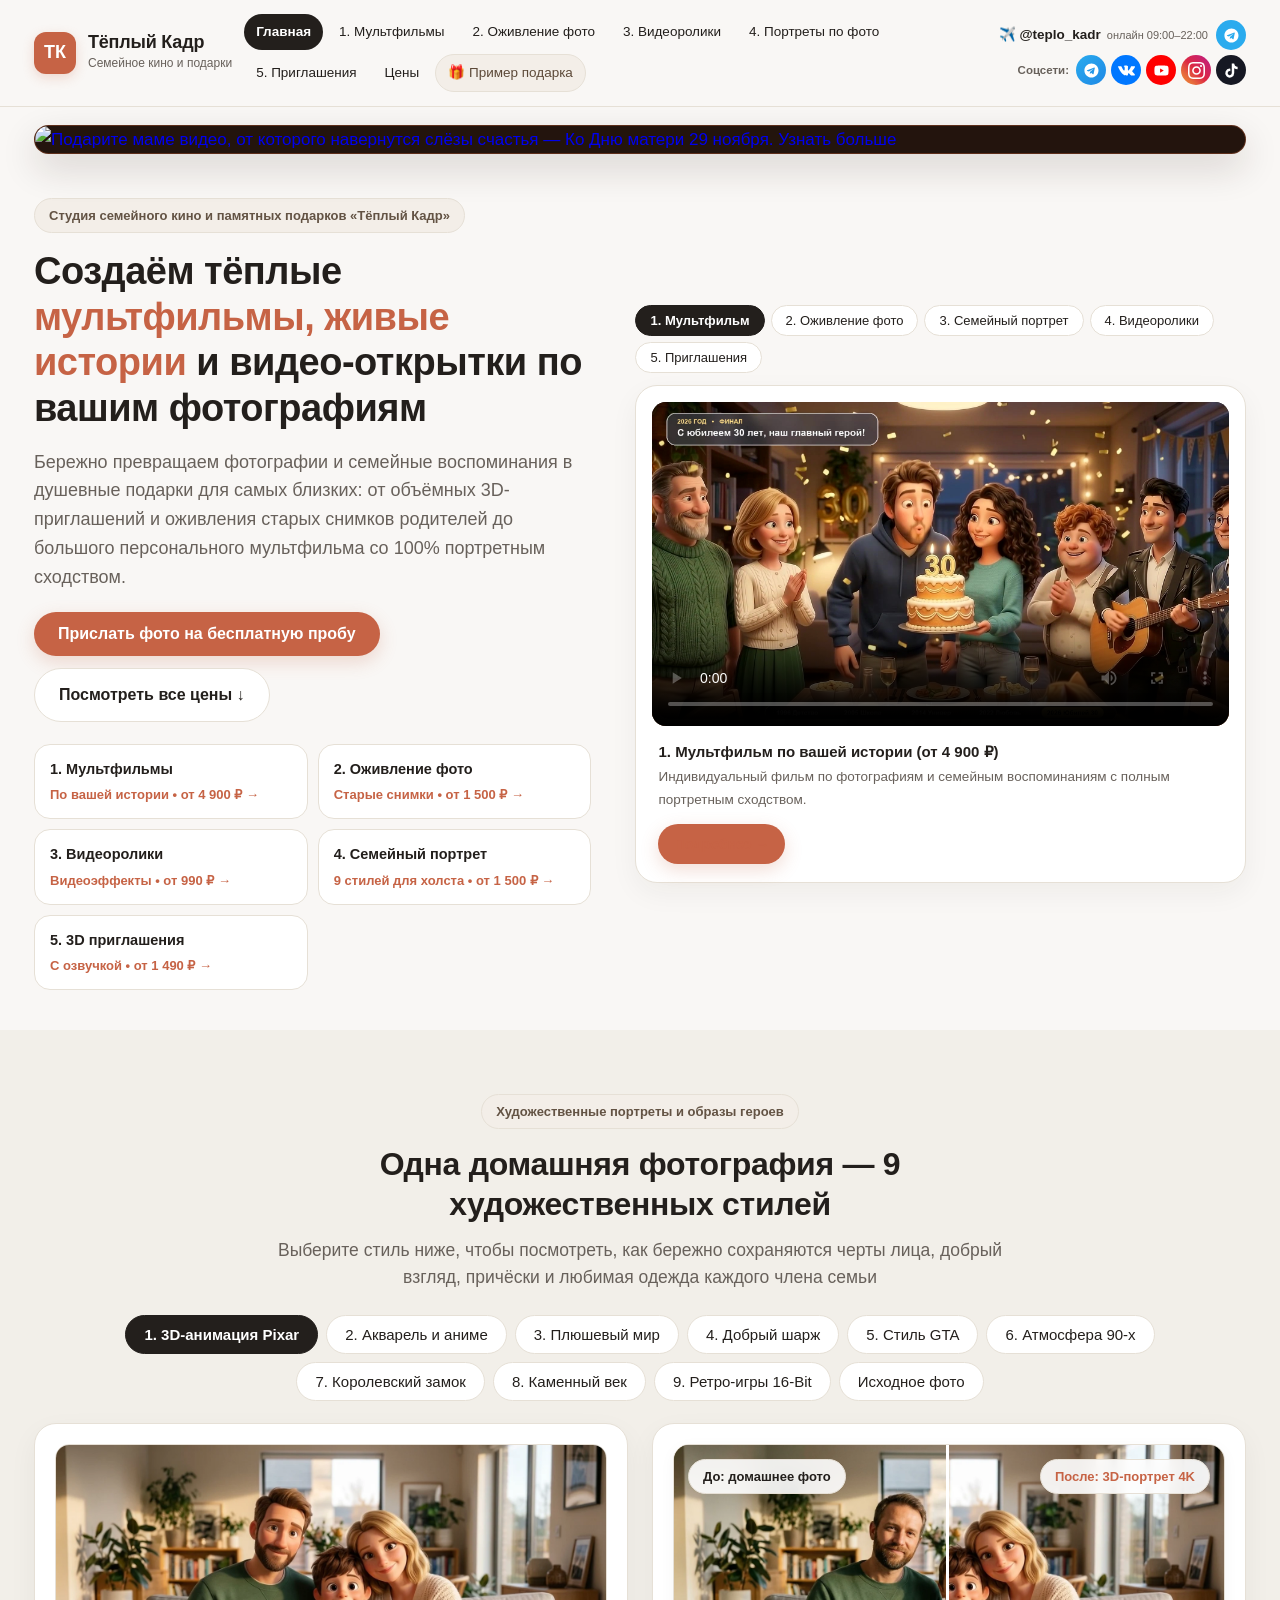
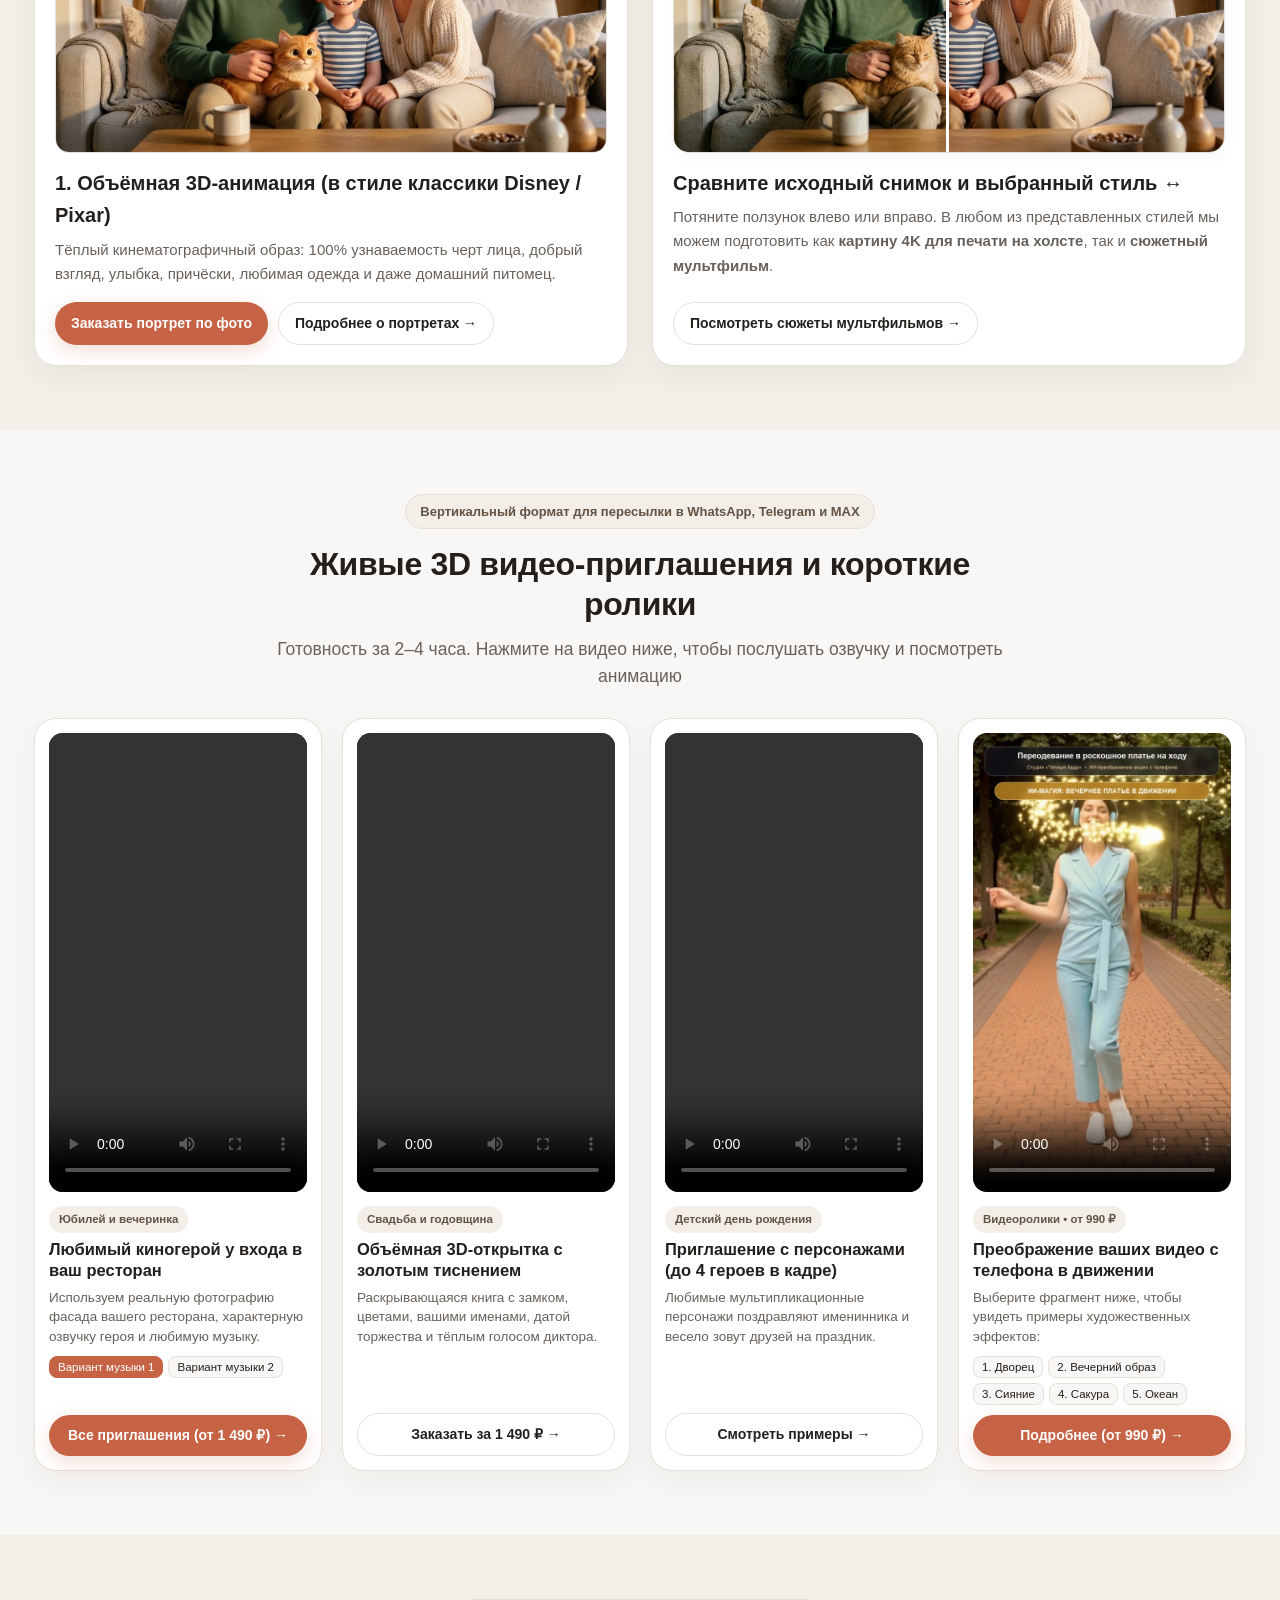
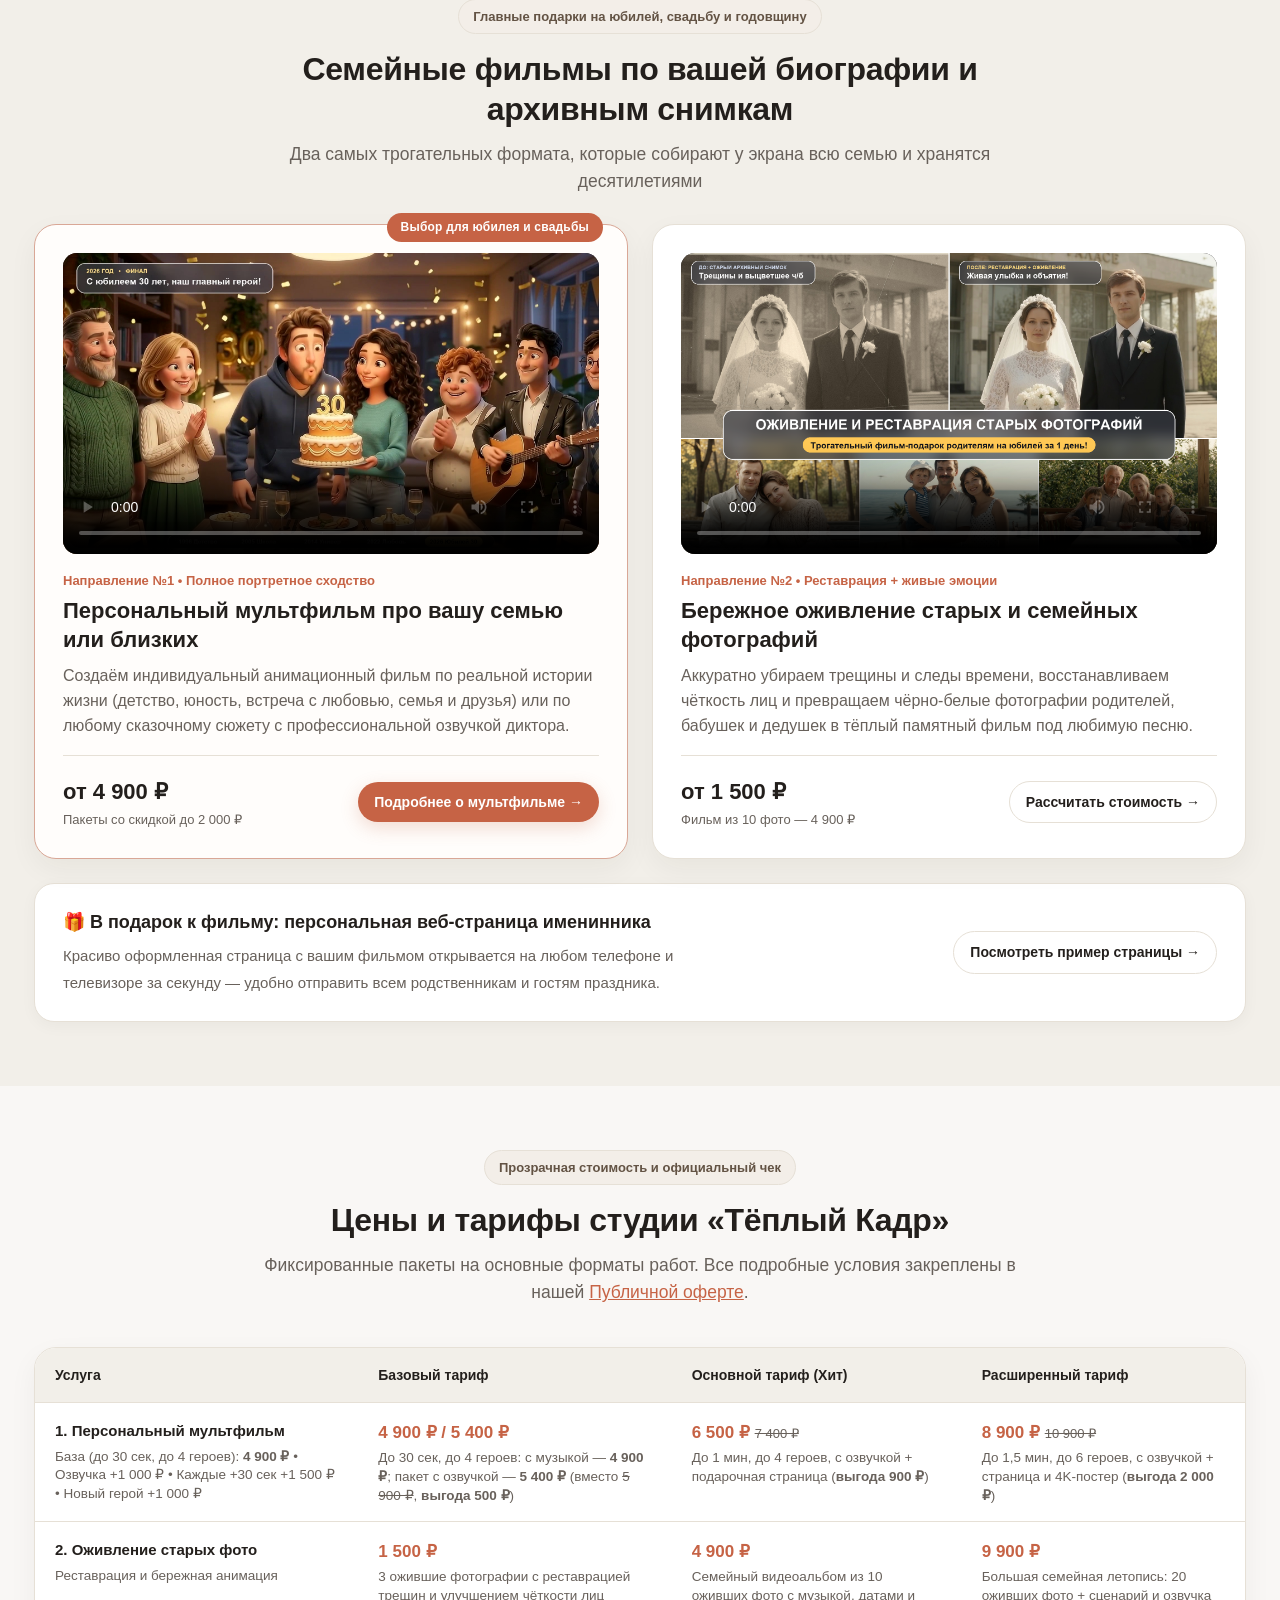
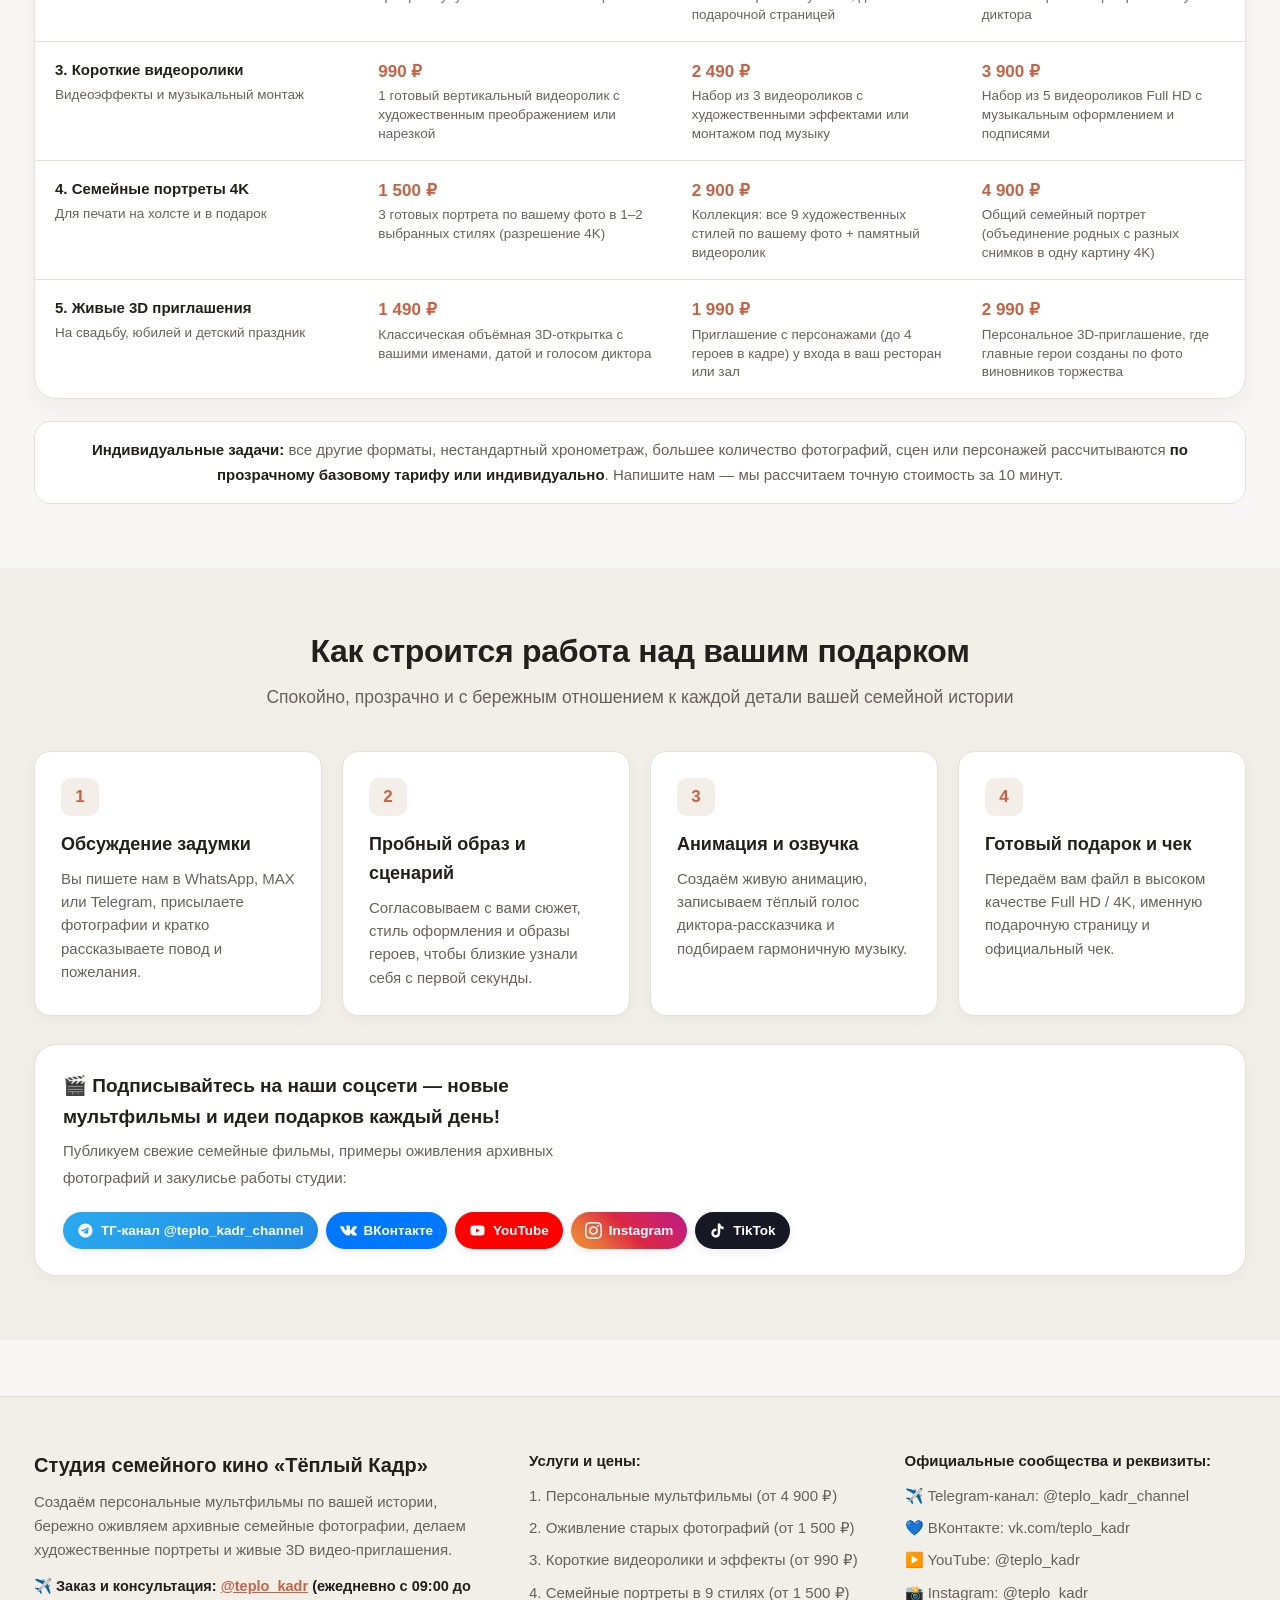
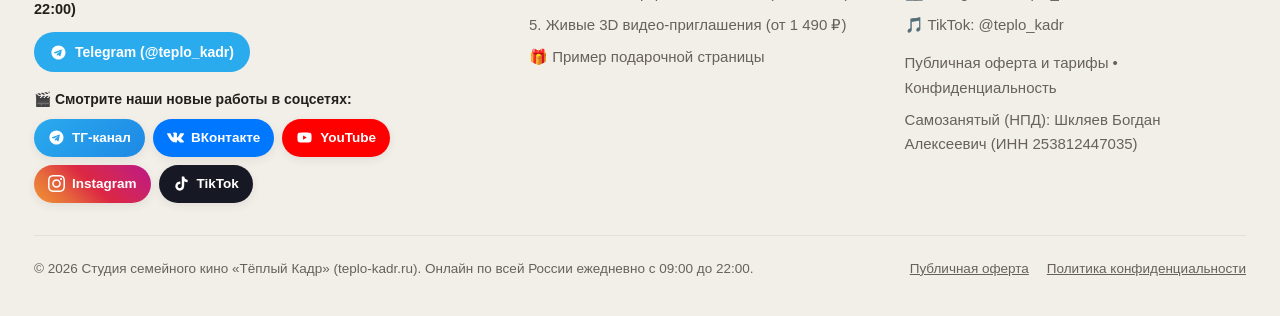
==== index.html @ 0d375af3 "Add Mother's Day media assets and messenger handlers" ====
<!DOCTYPE html>
<html lang="ru">
<head>
  <meta charset="UTF-8" />
  <meta name="viewport" content="width=device-width, initial-scale=1.0" />
  <title>Тёплый Кадр — Студия создания мультфильмов по фото, оживления фотографий и 3D приглашений</title>
  <meta name="description" content="Официальный сайт студии семейного кино «Тёплый Кадр» (Тепло Кадр, teplo-kadr.ru) — создаём персональные мультфильмы по вашим фотографиям и истории жизни, бережно оживляем старые фотографии, делаем семейные портреты 4K и живые 3D видео-приглашения." />
  <meta name="keywords" content="теплый кадр, тепло кадр, тёплый кадр студия, студия создания ии мультфильмов, заказать мультфильм по фото, мультфильм на юбилей, оживление старых фото, 3d видео приглашения, видеоролики из фото, teplo-kadr.ru" />
  <meta name="yandex-verification" content="a88e7200acef1bd3" />
  <meta name="google-site-verification" content="XshtWCoL3C2zKbtHFyHXIjc1hRPlW5PC0cDnu9mbtik" />
  <meta name="robots" content="index, follow, max-image-preview:large, max-snippet:-1, max-video-preview:-1" />
  <link rel="canonical" href="https://teplo-kadr.ru/" />
  <meta property="og:type" content="website" />
  <meta property="og:site_name" content="Тёплый Кадр — Студия семейного кино и подарков" />
  <meta property="og:title" content="Тёплый Кадр — Студия создания мультфильмов по фото, оживления фотографий и 3D приглашений" />
  <meta property="og:description" content="Создаём тёплые персональные мультфильмы по вашим фотографиям и истории жизни, бережно оживляем старые фотографии, делаем семейные портреты для холста и живые 3D видео-приглашения." />
  <meta property="og:url" content="https://teplo-kadr.ru/" />
  <meta property="og:image" content="https://teplo-kadr.ru/pixar_poster_1080p.jpg" />
  <meta property="og:locale" content="ru_RU" />
  <script type="application/ld+json">
{
  "@context": "https://schema.org",
  "@graph": [
    {
      "@type": [
        "Organization",
        "ProfessionalService"
      ],
      "@id": "https://teplo-kadr.ru/#organization",
      "name": "Тёплый Кадр",
      "alternateName": [
        "Тепло Кадр",
        "Теплый Кадр",
        "Студия создания ИИ мультфильмов Тёплый Кадр",
        "Студия семейного кино Тёплый Кадр",
        "Teplo-Kadr",
        "teplo-kadr.ru"
      ],
      "disambiguatingDescription": "Российская онлайн-студия создания персональных мультфильмов по фото и биографии, бережного оживления старых архивных фотографий, художественных портретов и живых 3D видео-приглашений с озвучкой (не фотостудия аренды залов).",
      "url": "https://teplo-kadr.ru/",
      "logo": "https://teplo-kadr.ru/favicon-192x192.png",
      "image": "https://teplo-kadr.ru/pixar_poster_1080p.jpg",
      "description": "Официальный сайт студии «Тёплый Кадр» (Тепло Кадр, teplo-kadr.ru) — создание персональных мультфильмов по вашей истории, оживление старых фотографий, короткие видеоролики и живые 3D видео-приглашения с озвучкой.",
      "email": "bogdus712@gmail.com",
      "taxID": "253812447035",
      "priceRange": "990 ₽ - 24 900 ₽",
      "areaServed": "RU",
      "sameAs": [
        "https://t.me/teplo_kadr_channel",
        "https://t.me/teplo_kadr",
        "https://vk.com/teplo_kadr",
        "https://www.youtube.com/@teplo_kadr",
        "https://www.instagram.com/teplo_kadr/",
        "https://www.tiktok.com/@teplo_kadr"
      ],
      "hasOfferCatalog": {
        "@type": "OfferCatalog",
        "name": "Услуги студии семейного кино и подарков «Тёплый Кадр»",
        "itemListElement": [
          {
            "@type": "Offer",
            "itemOffered": {
              "@type": "Service",
              "name": "Создание персонального 3D-мультфильма по фото и истории семьи",
              "url": "https://teplo-kadr.ru/cartoon"
            },
            "price": "4900",
            "priceCurrency": "RUB"
          },
          {
            "@type": "Offer",
            "itemOffered": {
              "@type": "Service",
              "name": "Бережное оживление и реставрация старых фотографий",
              "url": "https://teplo-kadr.ru/photo-alive"
            },
            "price": "1500",
            "priceCurrency": "RUB"
          },
          {
            "@type": "Offer",
            "itemOffered": {
              "@type": "Service",
              "name": "Короткие видеоролики и художественные видеоэффекты",
              "url": "https://teplo-kadr.ru/video-edit"
            },
            "price": "990",
            "priceCurrency": "RUB"
          },
          {
            "@type": "Offer",
            "itemOffered": {
              "@type": "Service",
              "name": "Художественный семейный портрет в 9 стилях по 1 фото (4K)",
              "url": "https://teplo-kadr.ru/photoshoot"
            },
            "price": "1500",
            "priceCurrency": "RUB"
          },
          {
            "@type": "Offer",
            "itemOffered": {
              "@type": "Service",
              "name": "Живые 3D видео-приглашения и открытки с озвучкой",
              "url": "https://teplo-kadr.ru/invitations"
            },
            "price": "1490",
            "priceCurrency": "RUB"
          }
        ]
      }
    },
    {
      "@type": "WebSite",
      "@id": "https://teplo-kadr.ru/#website",
      "url": "https://teplo-kadr.ru/",
      "name": "Тёплый Кадр — Студия семейного кино и видеоподарков",
      "alternateName": [
        "Тепло Кадр",
        "Теплый Кадр",
        "teplo-kadr.ru"
      ],
      "publisher": {
        "@id": "https://teplo-kadr.ru/#organization"
      },
      "inLanguage": "ru-RU"
    }
  ]
}
  </script>
  <link rel="shortcut icon" href="/favicon.ico" type="image/x-icon" />
  <link rel="icon" type="image/svg+xml" href="/favicon.svg" />
  <link rel="icon" type="image/png" sizes="48x48" href="/favicon-48x48.png" />
  <link rel="icon" type="image/png" sizes="96x96" href="/favicon-96x96.png" />
  <link rel="icon" type="image/png" sizes="120x120" href="/favicon.png" />
  <link rel="icon" type="image/png" sizes="192x192" href="/favicon-192x192.png" />
  <link rel="apple-touch-icon" href="/favicon-192x192.png" />
  <link rel="stylesheet" href="styles.css?v=10" />
  <style>
    .hero-switch-bar {
      display: flex;
      flex-wrap: wrap;
      gap: 6px;
      margin-bottom: 12px;
    }
    .hero-switch-btn {
      background: #FFFFFF;
      border: 1px solid var(--border-soft);
      border-radius: 30px;
      padding: 7px 14px;
      font-size: 13px;
      font-weight: 500;
      color: var(--text-main);
      cursor: pointer;
      transition: all 0.15s ease;
      font-family: inherit;
    }
    .hero-switch-btn:hover {
      border-color: var(--accent-warm);
    }
    .hero-switch-btn.active {
      background: var(--text-main);
      color: #FFFFFF;
      border-color: var(--text-main);
      font-weight: 600;
    }
    .mini-phones-grid {
      display: grid;
      grid-template-columns: repeat(auto-fit, minmax(245px, 1fr));
      gap: 20px;
      align-items: stretch;
    }
    /* Спокойные светлые карточки вместо тёмных блоков */
    .mini-phone-card {
      background: #FFFFFF;
      border-radius: 22px;
      padding: 14px;
      color: var(--text-main);
      box-shadow: var(--shadow-card);
      border: 1px solid var(--border-soft);
      display: flex;
      flex-direction: column;
      justify-content: space-between;
    }
    .mini-phone-video-wrap {
      position: relative;
      border-radius: 14px;
      overflow: hidden;
      aspect-ratio: 9 / 16;
      background: #1C1917;
      margin-bottom: 12px;
    }
    .mini-phone-video-wrap video {
      width: 100%;
      height: 100%;
      object-fit: cover;
      display: block;
    }
    .mini-phone-tag {
      display: inline-block;
      font-size: 11.5px;
      font-weight: 600;
      padding: 4px 10px;
      border-radius: 20px;
      background: var(--accent-gold-light);
      color: #635344;
      margin-bottom: 6px;
    }
    .mini-phone-card h4 {
      font-size: 16.5px;
      font-weight: 700;
      color: var(--text-main);
      margin-bottom: 6px;
      line-height: 1.3;
    }
    .mini-phone-card p {
      font-size: 13.5px;
      color: var(--text-muted);
      line-height: 1.45;
      margin-bottom: 10px;
    }
    .mini-chip-row {
      display: flex;
      flex-wrap: wrap;
      gap: 5px;
      margin-bottom: 10px;
    }
    .mini-chip-btn {
      background: var(--bg-cream);
      color: var(--text-main);
      border: 1px solid var(--border-soft);
      border-radius: 8px;
      padding: 4px 8px;
      font-size: 11.5px;
      font-weight: 500;
      cursor: pointer;
      transition: all 0.15s ease;
      font-family: inherit;
    }
    .mini-chip-btn:hover,
    .mini-chip-btn.active {
      background: var(--accent-warm);
      border-color: var(--accent-warm);
      color: #FFFFFF;
    }
    .quick-nav-strip {
      display: grid;
      grid-template-columns: repeat(auto-fit, minmax(190px, 1fr));
      gap: 10px;
      margin-top: 22px;
    }
    .quick-nav-tile {
      background: #FFFFFF;
      border: 1px solid var(--border-soft);
      border-radius: 16px;
      padding: 13px 15px;
      display: flex;
      flex-direction: column;
      justify-content: space-between;
      transition: all 0.2s ease;
      text-decoration: none;
      color: var(--text-main);
    }
    .quick-nav-tile:hover {
      border-color: var(--accent-warm);
      transform: translateY(-2px);
      box-shadow: var(--shadow-sm);
    }
    .quick-nav-tile strong {
      font-size: 14.5px;
      font-weight: 600;
      display: block;
      margin-bottom: 3px;
    }
    .quick-nav-tile span {
      font-size: 13px;
      color: var(--accent-warm);
      font-weight: 600;
    }
    #heroMainVideo {
      width: 100%;
      aspect-ratio: 16 / 9;
      max-height: 390px;
      object-fit: contain;
      background: #181615;
    }
    .styles-compare-grid {
      display: grid;
      grid-template-columns: repeat(2, 1fr);
      gap: 24px;
      align-items: stretch;
    }
    .styles-compare-grid > *,
    .mini-phones-grid > *,
    .quick-nav-strip > * {
      min-width: 0;
      max-width: 100%;
    }
    @media (max-width: 768px) {
      #heroMainVideo {
        max-height: 215px;
      }
      .styles-compare-grid {
        grid-template-columns: 1fr;
        gap: 12px;
      }
      .hero-switch-bar {
        flex-wrap: nowrap;
        overflow-x: auto;
        -webkit-overflow-scrolling: touch;
        scrollbar-width: none;
        gap: 6px;
        margin-bottom: 8px;
        padding-bottom: 2px;
        width: 100%;
        max-width: 100%;
      }
      .hero-switch-bar::-webkit-scrollbar {
        display: none;
      }
      .hero-switch-btn {
        padding: 6px 11px;
        font-size: 11.5px;
        flex-shrink: 0;
        white-space: nowrap;
      }
      .quick-nav-strip {
        grid-template-columns: repeat(2, 1fr);
        gap: 7px;
        margin-top: 12px;
      }
      .quick-nav-tile {
        padding: 9px 10px;
        border-radius: 12px;
      }
      .quick-nav-tile strong {
        font-size: 12.5px;
        margin-bottom: 2px;
      }
      .quick-nav-tile span {
        font-size: 11px;
      }
      .mini-phones-grid {
        grid-template-columns: repeat(2, 1fr);
        gap: 8px;
      }
      .mini-phone-card {
        padding: 8px;
        border-radius: 14px;
      }
      .mini-phone-video-wrap {
        border-radius: 10px;
        margin-bottom: 7px;
      }
      .mini-phone-tag {
        font-size: 10px;
        padding: 2px 7px;
        margin-bottom: 4px;
      }
      .mini-phone-card h4 {
        font-size: 12.5px;
        margin-bottom: 4px;
        line-height: 1.22;
      }
      .mini-phone-card p {
        font-size: 11px;
        line-height: 1.3;
        margin-bottom: 6px;
        display: -webkit-box;
        -webkit-line-clamp: 2;
        -webkit-box-orient: vertical;
        overflow: hidden;
      }
      .mini-chip-row {
        gap: 3px;
        margin-bottom: 6px;
      }
      .mini-chip-btn {
        font-size: 9.5px;
        padding: 3px 6px;
      }
      .mini-phone-card .btn-sm {
        padding: 6px 8px;
        font-size: 11px;
      }
    }
    .seasonal-mom-section {
      padding: 18px 0 4px;
    }
    .seasonal-mom-banner {
      display: block;
      position: relative;
      border-radius: 24px;
      overflow: hidden;
      box-shadow: 0 14px 36px rgba(44, 26, 16, 0.16);
      border: 1px solid rgba(217, 102, 58, 0.32);
      transition: transform 0.22s ease, box-shadow 0.22s ease;
      text-decoration: none;
      background: #23140D;
    }
    .seasonal-mom-banner:hover {
      transform: translateY(-3px);
      box-shadow: 0 18px 44px rgba(44, 26, 16, 0.24);
    }
    .seasonal-mom-banner img {
      width: 100%;
      height: auto;
      display: block;
    }
    @media (max-width: 768px) {
      .seasonal-mom-section {
        padding: 12px 0 2px;
      }
      .seasonal-mom-banner {
        border-radius: 18px;
      }
    }
  </style>
</head>
<body>

  <!-- ШАПКА САЙТА -->
  <header>
    <div class="container header-inner">
      <a href="/" class="logo">
        <div class="logo-badge">ТК</div>
        <div class="logo-text">
          <strong>Тёплый Кадр</strong>
          <span>Семейное кино и подарки</span>
        </div>
      </a>
      <nav class="nav-links">
        <a href="/" class="active">Главная</a>
        <a href="/cartoon">1. Мультфильмы</a>
        <a href="/photo-alive">2. Оживление фото</a>
        <a href="/video-edit">3. Видеоролики</a>
        <a href="/photoshoot">4. Портреты по фото</a>
        <a href="/invitations">5. Приглашения</a>
        <a href="#prices">Цены</a>
        <a href="/gift-max30" class="gift-link">🎁 Пример подарка</a>
      </nav>
            <div class="header-cta">
        <div class="header-cta-top">
          <a href="https://t.me/teplo_kadr" target="_blank" rel="noopener" class="header-phone" title="Написать в Telegram: @teplo_kadr">
            ✈️ @teplo_kadr <small>онлайн 09:00–22:00</small>
          </a>
          <div class="header-messengers">
            <a href="https://t.me/teplo_kadr" target="_blank" rel="noopener" class="icon-pill btn-telegram" title="Написать в Telegram для заказа (@teplo_kadr)"><svg class="msg-icon" viewBox="0 0 24 24" fill="currentColor"><path d="M11.94 2C6.45 2 2 6.45 2 11.94s4.45 9.94 9.94 9.94 9.94-4.45 9.94-9.94S17.43 2 11.94 2zm4.66 6.81l-1.69 7.97c-.12.57-.46.71-.93.44l-2.58-1.9-1.24 1.2c-.14.14-.26.26-.53.26l.19-2.63 4.78-4.32c.21-.18-.05-.29-.32-.11L8.36 13.4l-2.55-.8c-.55-.17-.56-.55.12-.82l9.96-3.84c.46-.17.86.11.71.87z"/></svg> <span>Заказать в TG</span></a>
          </div>
        </div>
        <div class="header-socials-row">
          <span class="header-socials-label">Соцсети:</span>
          <a href="https://t.me/teplo_kadr_channel" target="_blank" rel="noopener" class="icon-pill btn-tg-channel" title="Наш Telegram-канал @teplo_kadr_channel"><svg class="msg-icon" viewBox="0 0 24 24" fill="currentColor"><path d="M11.94 2C6.45 2 2 6.45 2 11.94s4.45 9.94 9.94 9.94 9.94-4.45 9.94-9.94S17.43 2 11.94 2zm4.66 6.81l-1.69 7.97c-.12.57-.46.71-.93.44l-2.58-1.9-1.24 1.2c-.14.14-.26.26-.53.26l.19-2.63 4.78-4.32c.21-.18-.05-.29-.32-.11L8.36 13.4l-2.55-.8c-.55-.17-.56-.55.12-.82l9.96-3.84c.46-.17.86.11.71.87z"/></svg> <span>ТГ-канал</span></a>
          <a href="https://vk.com/teplo_kadr" target="_blank" rel="noopener" class="icon-pill btn-vk" title="ВКонтакте: vk.com/teplo_kadr"><svg class="msg-icon" viewBox="0 0 24 24" fill="currentColor"><path d="M13.162 18.994c.609 0 .858-.406.851-.915-.031-1.917.714-2.949 2.059-1.604 1.488 1.488 1.796 2.519 3.603 2.519h3.2c.808 0 1.126-.26 1.126-.668 0-.863-1.421-2.386-2.625-3.504-1.686-1.565-1.765-1.602-.313-3.486 1.801-2.339 4.157-5.336 2.073-5.336h-3.981c-.772 0-.828.435-1.103 1.083-.995 2.347-2.886 5.387-3.604 4.922-.751-.485-.407-2.406-.35-5.261.015-.754.011-1.271-1.141-1.539-.629-.145-1.241-.205-1.809-.205-2.273 0-3.841.953-2.95 1.119 1.571.293 1.42 3.692 1.054 5.16-.638 2.556-3.036-2.024-4.035-4.305-.241-.548-.315-.974-1.175-.974h-3.255c-.492 0-.787.16-.787.516 0 .602 2.96 6.72 5.786 9.77 2.756 2.975 5.48 2.708 7.376 2.708z"/></svg> <span>VK</span></a>
          <a href="https://www.youtube.com/@teplo_kadr" target="_blank" rel="noopener" class="icon-pill btn-youtube" title="YouTube: @teplo_kadr"><svg class="msg-icon" viewBox="0 0 24 24" fill="currentColor"><path d="M21.58 7.19c-.23-.86-.91-1.54-1.77-1.77C18.25 5 12 5 12 5s-6.25 0-7.81.42c-.86.23-1.54.91-1.77 1.77C2 8.75 2 12 2 12s0 3.25.42 4.81c.23.86.91 1.54 1.77 1.77C5.75 19 12 19 12 19s6.25 0 7.81-.42c.86-.23 1.54-.91 1.77-1.77C22 15.25 22 12 22 12s0-3.25-.42-4.81zM10 15V9l5.2 3-5.2 3z"/></svg> <span>YouTube</span></a>
          <a href="https://www.instagram.com/teplo_kadr/" target="_blank" rel="noopener" class="icon-pill btn-instagram" title="Instagram: @teplo_kadr"><svg class="msg-icon" viewBox="0 0 24 24" fill="currentColor"><path d="M12 2.163c3.204 0 3.584.012 4.85.07 3.252.148 4.771 1.691 4.919 4.919.058 1.265.069 1.645.069 4.849 0 3.205-.012 3.584-.069 4.849-.149 3.225-1.664 4.771-4.919 4.919-1.266.058-1.644.07-4.85.07-3.204 0-3.584-.012-4.849-.07-3.26-.149-4.771-1.699-4.919-4.92-.058-1.265-.07-1.644-.07-4.849 0-3.204.013-3.583.07-4.849.149-3.227 1.664-4.771 4.919-4.919 1.266-.057 1.645-.069 4.849-.069zm0-2.163c-3.259 0-3.667.014-4.947.072-4.358.2-6.78 2.618-6.98 6.98-.059 1.281-.073 1.689-.073 4.948 0 3.259.014 3.668.072 4.948.2 4.358 2.618 6.78 6.98 6.98 1.281.058 1.689.072 4.948.072 3.259 0 3.668-.014 4.948-.072 4.354-.2 6.782-2.618 6.979-6.98.059-1.28.073-1.689.073-4.948 0-3.259-.014-3.667-.072-4.947-.196-4.354-2.617-6.78-6.979-6.98-1.281-.059-1.69-.073-4.949-.073zm0 5.838c-3.403 0-6.162 2.759-6.162 6.162s2.759 6.163 6.162 6.163 6.162-2.759 6.162-6.163c0-3.403-2.759-6.162-6.162-6.162zm0 10.162c-2.209 0-4-1.79-4-4 0-2.209 1.791-4 4-4s4 1.791 4 4c0 2.21-1.791 4-4 4zm6.406-11.845c-.796 0-1.441.645-1.441 1.44s.645 1.44 1.441 1.44c.795 0 1.439-.645 1.439-1.44s-.644-1.44-1.439-1.44z"/></svg> <span>Instagram</span></a>
          <a href="https://www.tiktok.com/@teplo_kadr" target="_blank" rel="noopener" class="icon-pill btn-tiktok" title="TikTok: @teplo_kadr"><svg class="msg-icon" viewBox="0 0 24 24" fill="currentColor"><path d="M19.59 6.69a4.83 4.83 0 0 1-3.77-4.25V2h-3.45v13.67a2.89 2.89 0 0 1-5.2 1.74 2.89 2.89 0 0 1 2.31-4.64 2.93 2.93 0 0 1 .88.13V9.4a6.84 6.84 0 0 0-1-.05A6.33 6.33 0 0 0 5 20.1a6.34 6.34 0 0 0 10.86-4.43v-7a8.16 8.16 0 0 0 4.77 1.52v-3.4a4.85 4.85 0 0 1-1-.1z"/></svg> <span>TikTok</span></a>
        </div>
      </div>
    </div>
  </header>

  <!-- СЕЗОННОЕ ПРЕДЛОЖЕНИЕ КО ДНЮ МАТЕРИ (ВЕДЁТ НА СКРЫТУЮ СТРАНИЦУ /mothers-day) -->
  <section class="seasonal-mom-section">
    <div class="container">
      <a href="/mothers-day" class="seasonal-mom-banner" title="Специальное предложение ко Дню матери — Узнать больше">
        <picture>
          <source media="(max-width: 768px)" srcset="mothers_day_banner_mobile.jpg" />
          <img src="mothers_day_banner_desktop.jpg" alt="Подарите маме видео, от которого навернутся слёзы счастья — Ко Дню матери 29 ноября. Узнать больше" />
        </picture>
      </a>
    </div>
  </section>

  <!-- 1. ПЕРВЫЙ ЭКРАН -->
  <section class="hero" style="padding-bottom: 40px;">
    <div class="container hero-grid">
      <div>
        <span class="pill-tag">Студия семейного кино и памятных подарков «Тёплый Кадр»</span>
        <h1>Создаём тёплые <span>мультфильмы, живые истории</span> и видео-открытки по вашим фотографиям</h1>
        <p class="lead" style="margin-bottom: 20px;">
          Бережно превращаем фотографии и семейные воспоминания в душевные подарки для самых близких: от объёмных 3D-приглашений и оживления старых снимков родителей до большого персонального мультфильма со 100% портретным сходством.
        </p>

        <div style="display: flex; gap: 12px; flex-wrap: wrap; margin-bottom: 20px;">
          <button class="btn btn-primary" onclick="openOrderModal('Бесплатная проба по фото', 'Консультация и подбор подарка')">Прислать фото на бесплатную пробу</button>
          <a href="#prices" class="btn btn-outline">Посмотреть все цены ↓</a>
        </div>

        <!-- 5 НАПРАВЛЕНИЙ -->
        <div class="quick-nav-strip">
          <a href="/cartoon" class="quick-nav-tile">
            <strong>1. Мультфильмы</strong>
            <span>По вашей истории • от 4 900 ₽ →</span>
          </a>
          <a href="/photo-alive" class="quick-nav-tile">
            <strong>2. Оживление фото</strong>
            <span>Старые снимки • от 1 500 ₽ →</span>
          </a>
          <a href="/video-edit" class="quick-nav-tile">
            <strong>3. Видеоролики</strong>
            <span>Видеоэффекты • от 990 ₽ →</span>
          </a>
          <a href="/photoshoot" class="quick-nav-tile">
            <strong>4. Семейный портрет</strong>
            <span>9 стилей для холста • от 1 500 ₽ →</span>
          </a>
          <a href="/invitations" class="quick-nav-tile">
            <strong>5. 3D приглашения</strong>
            <span>С озвучкой • от 1 490 ₽ →</span>
          </a>
        </div>
      </div>

      <!-- ПЛЕЕР С ПЕРЕКЛЮЧАТЕЛЕМ 5 НАПРАВЛЕНИЙ -->
      <div>
        <div class="hero-switch-bar">
          <button type="button" class="hero-switch-btn active" onclick="switchHeroShowcase(0, this)">1. Мультфильм</button>
          <button type="button" class="hero-switch-btn" onclick="switchHeroShowcase(1, this)">2. Оживление фото</button>
          <button type="button" class="hero-switch-btn" onclick="switchHeroShowcase(2, this)">3. Семейный портрет</button>
          <button type="button" class="hero-switch-btn" onclick="switchHeroShowcase(3, this)">4. Видеоролики</button>
          <button type="button" class="hero-switch-btn" onclick="switchHeroShowcase(4, this)">5. Приглашения</button>
        </div>

        <div class="video-showcase-card">
          <video id="heroMainVideo" controls playsinline preload="metadata" poster="pixar_poster_1080p.jpg">
            <source src="media/pixar_max30_1080p.mp4" type="video/mp4" />
          </video>
          <div class="video-caption">
            <div>
              <strong id="heroVideoBadge" style="display: block; font-size: 15px;">1. Мультфильм по вашей истории (от 4 900 ₽)</strong>
              <span id="heroVideoCaption" style="font-size: 13.5px;">Индивидуальный фильм по фотографиям и семейным воспоминаниям с полным портретным сходством.</span>
            </div>
            <a id="heroVideoLink" href="/cartoon" class="btn btn-primary btn-sm" style="white-space: nowrap;">Подробнее →</a>
          </div>
        </div>
      </div>
    </div>
  </section>

  <!-- 2. ПРИМЕРЫ ХУДОЖЕСТВЕННЫХ СТИЛЕЙ ПО ОДНОЙ ФОТОГРАФИИ -->
  <section class="section section-alt" id="interactive-styles">
    <div class="container">
      <div class="section-header" style="margin-bottom: 24px;">
        <span class="pill-tag">Художественные портреты и образы героев</span>
        <h2>Одна домашняя фотография — 9 художественных стилей</h2>
        <p>Выберите стиль ниже, чтобы посмотреть, как бережно сохраняются черты лица, добрый взгляд, причёски и любимая одежда каждого члена семьи</p>
      </div>

      <!-- КНОПКИ 9 СТИЛЕЙ + ОРИГИНАЛ -->
      <div class="style-tabs" style="margin-bottom: 22px;">
        <button class="style-tab-btn active" onclick="switchStyleGallery(0, this)">1. 3D-анимация Pixar</button>
        <button class="style-tab-btn" onclick="switchStyleGallery(1, this)">2. Акварель и аниме</button>
        <button class="style-tab-btn" onclick="switchStyleGallery(2, this)">3. Плюшевый мир</button>
        <button class="style-tab-btn" onclick="switchStyleGallery(3, this)">4. Добрый шарж</button>
        <button class="style-tab-btn" onclick="switchStyleGallery(4, this)">5. Стиль GTA</button>
        <button class="style-tab-btn" onclick="switchStyleGallery(5, this)">6. Атмосфера 90-х</button>
        <button class="style-tab-btn" onclick="switchStyleGallery(6, this)">7. Королевский замок</button>
        <button class="style-tab-btn" onclick="switchStyleGallery(7, this)">8. Каменный век</button>
        <button class="style-tab-btn" onclick="switchStyleGallery(8, this)">9. Ретро-игры 16-Bit</button>
        <button class="style-tab-btn" onclick="switchStyleGallery(9, this)">Исходное фото</button>
      </div>

      <div class="styles-compare-grid">
        <!-- ЛЕВАЯ КАРТОЧКА: ПРОСМОТР ВЫБРАННОГО СТИЛЯ -->
        <div style="background: #FFFFFF; border: 1px solid var(--border-soft); border-radius: 22px; padding: 20px; box-shadow: var(--shadow-card); display: flex; flex-direction: column; justify-content: space-between;">
          <div>
            <div style="border-radius: 14px; overflow: hidden; margin-bottom: 14px; border: 1px solid var(--border-soft);">
              <img id="stylePreviewImg" src="media/family_styles/style_06.png" alt="Стиль семейного портрета" style="width: 100%; display: block;" />
            </div>
            <h3 id="stylePreviewTitle" style="font-size: 20px; margin-bottom: 6px;">1. Объёмная 3D-анимация (в стиле классики Disney / Pixar)</h3>
            <p id="stylePreviewDesc" style="color: var(--text-muted); font-size: 15px; margin-bottom: 16px;">
              Тёплый кинематографичный образ: 100% узнаваемость черт лица, добрый взгляд, улыбка, причёски, любимая одежда и даже домашний питомец.
            </p>
          </div>
          <div style="display: flex; gap: 10px; flex-wrap: wrap;">
            <button class="btn btn-primary btn-sm" onclick="openOrderModal('Семейный портрет по фото', 'Коллекция: 9 стилей + Видео (2 900 ₽)', '2 900 ₽')">Заказать портрет по фото</button>
            <a href="/photoshoot" class="btn btn-outline btn-sm">Подробнее о портретах →</a>
          </div>
        </div>

        <!-- ПРАВАЯ КАРТОЧКА: ПОЛЗУНОК ДО / ПОСЛЕ -->
        <div id="styleCompareCard" style="background: #FFFFFF; border: 1px solid var(--border-soft); border-radius: 22px; padding: 20px; box-shadow: var(--shadow-card); display: flex; flex-direction: column; justify-content: space-between;">
          <div>
            <div class="ba-container" style="margin-bottom: 14px;">
              <img id="styleCompareAfterImg" src="media/family_styles/style_06.png" alt="После: 3D-портрет 4K" />
              <div class="ba-overlay">
                <img src="media/family_styles/style_07.png" alt="До: Обычное домашнее фото" />
              </div>
              <span class="ba-label left">До: домашнее фото</span>
              <span id="styleCompareAfterLabel" class="ba-label right">После: 3D-портрет 4K</span>
              <input type="range" min="5" max="95" value="50" class="ba-slider-input" aria-label="Сравнение До и После" />
            </div>
            <h3 style="font-size: 20px; margin-bottom: 6px;">Сравните исходный снимок и выбранный стиль ↔</h3>
            <p style="color: var(--text-muted); font-size: 15px; margin-bottom: 16px;">
              Потяните ползунок влево или вправо. В любом из представленных стилей мы можем подготовить как <strong>картину 4K для печати на холсте</strong>, так и <strong>сюжетный мультфильм</strong>.
            </p>
          </div>
          <div style="display: flex; gap: 10px; flex-wrap: wrap;">
            <a href="/cartoon#templates" class="btn btn-outline btn-sm">Посмотреть сюжеты мультфильмов →</a>
          </div>
        </div>
      </div>
    </div>
  </section>

  <!-- 3. ЖИВЫЕ 3D ВИДЕО-ПРИГЛАШЕНИЯ И КОРОТКИЕ ВИДЕОРОЛИКИ -->
  <section class="section">
    <div class="container">
      <div class="section-header" style="margin-bottom: 28px;">
        <span class="pill-tag">Вертикальный формат для пересылки в WhatsApp, Telegram и MAX</span>
        <h2>Живые 3D видео-приглашения и короткие ролики</h2>
        <p>Готовность за 2–4 часа. Нажмите на видео ниже, чтобы послушать озвучку и посмотреть анимацию</p>
      </div>

      <div class="mini-phones-grid">
        <!-- ПРИМЕР 1: КИНОГЕРОЙ У РЕСТОРАНА -->
        <div class="mini-phone-card">
          <div>
            <div class="mini-phone-video-wrap">
              <video id="homeRiderVideo" controls playsinline preload="metadata">
                <source src="media/invitations/01_rider_hth.mp4#t=0.1" type="video/mp4" />
              </video>
            </div>
            <span class="mini-phone-tag">Юбилей и вечеринка</span>
            <h4>Любимый киногерой у входа в ваш ресторан</h4>
            <p>Используем реальную фотографию фасада вашего ресторана, характерную озвучку героя и любимую музыку.</p>
            <div class="mini-chip-row">
              <button type="button" class="mini-chip-btn active" onclick="switchHomeRiderTrack('media/invitations/01_rider_hth.mp4', this)">Вариант музыки 1</button>
              <button type="button" class="mini-chip-btn" onclick="switchHomeRiderTrack('media/invitations/01_rider_sdm.mp4', this)">Вариант музыки 2</button>
            </div>
          </div>
          <a href="/invitations" class="btn btn-primary btn-sm" style="width: 100%; justify-content: center;">Все приглашения (от 1 490 ₽) →</a>
        </div>

        <!-- ПРИМЕР 2: СВАДЬБА 3D ОТКРЫТКА -->
        <div class="mini-phone-card">
          <div>
            <div class="mini-phone-video-wrap">
              <video controls playsinline preload="metadata">
                <source src="media/invitations/02_wedding.mp4#t=0.1" type="video/mp4" />
              </video>
            </div>
            <span class="mini-phone-tag">Свадьба и годовщина</span>
            <h4>Объёмная 3D-открытка с золотым тиснением</h4>
            <p>Раскрывающаяся книга с замком, цветами, вашими именами, датой торжества и тёплым голосом диктора.</p>
          </div>
          <a href="/invitations" class="btn btn-outline btn-sm" style="width: 100%; justify-content: center;">Заказать за 1 490 ₽ →</a>
        </div>

        <!-- ПРИМЕР 3: ДЕТСКИЙ ПРАЗДНИК -->
        <div class="mini-phone-card">
          <div>
            <div class="mini-phone-video-wrap">
              <video controls playsinline preload="metadata">
                <source src="media/invitations/03_tralalero.mp4#t=0.1" type="video/mp4" />
              </video>
            </div>
            <span class="mini-phone-tag">Детский день рождения</span>
            <h4>Приглашение с персонажами (до 4 героев в кадре)</h4>
            <p>Любимые мультипликационные персонажи поздравляют именинника и весело зовут друзей на праздник.</p>
          </div>
          <a href="/invitations" class="btn btn-outline btn-sm" style="width: 100%; justify-content: center;">Смотреть примеры →</a>
        </div>

        <!-- ПРИМЕР 4: КОРОТКИЕ ВИДЕОРОЛИКИ С ЭФФЕКТАМИ -->
        <div class="mini-phone-card">
          <div>
            <div class="mini-phone-video-wrap">
              <video id="homeReelsVideo" controls playsinline preload="metadata" poster="media/video_magic_reels_poster_9x16.jpg">
                <source src="media/video_magic_reels_9x16.mp4" type="video/mp4" />
              </video>
            </div>
            <span class="mini-phone-tag">Видеоролики • от 990 ₽</span>
            <h4>Преображение ваших видео с телефона в движении</h4>
            <p>Выберите фрагмент ниже, чтобы увидеть примеры художественных эффектов:</p>
            <div class="mini-chip-row">
              <button type="button" class="mini-chip-btn" onclick="seekReelsDemo(0, 'homeReelsVideo')">1. Дворец</button>
              <button type="button" class="mini-chip-btn" onclick="seekReelsDemo(8.5, 'homeReelsVideo')">2. Вечерний образ</button>
              <button type="button" class="mini-chip-btn" onclick="seekReelsDemo(17, 'homeReelsVideo')">3. Сияние</button>
              <button type="button" class="mini-chip-btn" onclick="seekReelsDemo(25.5, 'homeReelsVideo')">4. Сакура</button>
              <button type="button" class="mini-chip-btn" onclick="seekReelsDemo(34, 'homeReelsVideo')">5. Океан</button>
            </div>
          </div>
          <a href="/video-edit" class="btn btn-primary btn-sm" style="width: 100%; justify-content: center;">Подробнее (от 990 ₽) →</a>
        </div>
      </div>
    </div>
  </section>

  <!-- 4. СЕМЕЙНОЕ КИНО: МУЛЬТФИЛЬМ И ОЖИВЛЕНИЕ СТАРЫХ ФОТО -->
  <section class="section section-alt">
    <div class="container">
      <div class="section-header" style="margin-bottom: 28px;">
        <span class="pill-tag">Главные подарки на юбилей, свадьбу и годовщину</span>
        <h2>Семейные фильмы по вашей биографии и архивным снимкам</h2>
        <p>Два самых трогательных формата, которые собирают у экрана всю семью и хранятся десятилетиями</p>
      </div>

      <div class="services-grid">
        <!-- КАРТОЧКА МУЛЬТФИЛЬМА -->
        <div class="service-card featured">
          <span class="badge-hit">Выбор для юбилея и свадьбы</span>
          <div>
            <div style="border-radius: 14px; overflow: hidden; margin-bottom: 16px; background: #181615;">
              <video controls playsinline preload="metadata" poster="pixar_poster_1080p.jpg" style="width: 100%; display: block;">
                <source src="media/pixar_max30_1080p.mp4" type="video/mp4" />
              </video>
            </div>
            <div class="service-num">Направление №1 • Полное портретное сходство</div>
            <h3>Персональный мультфильм про вашу семью или близких</h3>
            <p>Создаём индивидуальный анимационный фильм по реальной истории жизни (детство, юность, встреча с любовью, семья и друзья) или по любому сказочному сюжету с профессиональной озвучкой диктора.</p>
          </div>
          <div class="service-footer">
            <div class="price-tag">от 4 900 ₽ <small>Пакеты со скидкой до 2 000 ₽</small></div>
            <a href="/cartoon" class="btn btn-primary btn-sm">Подробнее о мультфильме →</a>
          </div>
        </div>

        <!-- КАРТОЧКА ОЖИВЛЕНИЯ ФОТО -->
        <div class="service-card">
          <div>
            <div style="border-radius: 14px; overflow: hidden; margin-bottom: 16px; background: #181615;">
              <video controls playsinline preload="metadata" poster="media/avito_photo_alive_cover_16x9.png" style="width: 100%; display: block;">
                <source src="media/photo_alive_1080p.mp4" type="video/mp4" />
              </video>
            </div>
            <div class="service-num">Направление №2 • Реставрация + живые эмоции</div>
            <h3>Бережное оживление старых и семейных фотографий</h3>
            <p>Аккуратно убираем трещины и следы времени, восстанавливаем чёткость лиц и превращаем чёрно-белые фотографии родителей, бабушек и дедушек в тёплый памятный фильм под любимую песню.</p>
          </div>
          <div class="service-footer">
            <div class="price-tag">от 1 500 ₽ <small>Фильм из 10 фото — 4 900 ₽</small></div>
            <a href="/photo-alive" class="btn btn-outline btn-sm">Рассчитать стоимость →</a>
          </div>
        </div>
      </div>

      <!-- СПОКОЙНЫЙ БАННЕР ПОДАРОЧНОЙ СТРАНИЦЫ -->
      <div style="margin-top: 24px; background: #FFFFFF; border: 1px solid var(--border-soft); border-radius: 20px; padding: 24px 28px; display: flex; justify-content: space-between; align-items: center; gap: 20px; flex-wrap: wrap; box-shadow: var(--shadow-sm);">
        <div style="max-width: 680px;">
          <strong style="font-size: 18px; display: block; margin-bottom: 4px;">🎁 В подарок к фильму: персональная веб-страница именинника</strong>
          <span style="color: var(--text-muted); font-size: 15px;">Красиво оформленная страница с вашим фильмом открывается на любом телефоне и телевизоре за секунду — удобно отправить всем родственникам и гостям праздника.</span>
        </div>
        <a href="/gift-max30" class="btn btn-outline btn-sm">Посмотреть пример страницы →</a>
      </div>
    </div>
  </section>

  <!-- 5. ЕДИНАЯ ТАБЛИЦА ЦЕН И ТАРИФОВ НА ВСЕ УСЛУГИ -->
  <section class="section" id="prices">
    <div class="container">
      <div class="section-header">
        <span class="pill-tag">Прозрачная стоимость и официальный чек</span>
        <h2>Цены и тарифы студии «Тёплый Кадр»</h2>
        <p>Фиксированные пакеты на основные форматы работ. Все подробные условия закреплены в нашей <a href="/oferta" style="color: var(--accent-warm);">Публичной оферте</a>.</p>
      </div>

      <div class="price-table-wrap">
        <table class="price-table">
          <thead>
            <tr>
              <th>Услуга</th>
              <th>Базовый тариф</th>
              <th>Основной тариф (Хит)</th>
              <th>Расширенный тариф</th>
            </tr>
          </thead>
          <tbody>
            <tr>
              <td>
                <strong><a href="/cartoon" style="color: var(--text-main); text-decoration: none;">1. Персональный мультфильм</a></strong>
                <span class="price-desc" style="margin-top: 4px;">База (до 30 сек, до 4 героев): <strong>4 900 ₽</strong> • Озвучка +1 000 ₽ • Каждые +30 сек +1 500 ₽ • Новый герой +1 000 ₽</span>
              </td>
              <td>
                <strong class="price-num">4 900 ₽ / 5 400 ₽</strong>
                <span class="price-desc">До 30 сек, до 4 героев: с музыкой — <strong>4 900 ₽</strong>; пакет с озвучкой — <strong>5 400 ₽</strong> (вместо <s>5 900 ₽</s>, <strong>выгода 500 ₽</strong>)</span>
              </td>
              <td>
                <strong class="price-num">6 500 ₽ <span style="font-size: 13px; font-weight: 500; text-decoration: line-through; color: var(--text-muted);">7 400 ₽</span></strong>
                <span class="price-desc">До 1 мин, до 4 героев, с озвучкой + подарочная страница (<strong>выгода 900 ₽</strong>)</span>
              </td>
              <td>
                <strong class="price-num">8 900 ₽ <span style="font-size: 13px; font-weight: 500; text-decoration: line-through; color: var(--text-muted);">10 900 ₽</span></strong>
                <span class="price-desc">До 1,5 мин, до 6 героев, с озвучкой + страница и 4K-постер (<strong>выгода 2 000 ₽</strong>)</span>
              </td>
            </tr>
            <tr>
              <td>
                <strong><a href="/photo-alive" style="color: var(--text-main); text-decoration: none;">2. Оживление старых фото</a></strong>
                <span class="price-desc" style="margin-top: 4px;">Реставрация и бережная анимация</span>
              </td>
              <td>
                <strong class="price-num">1 500 ₽</strong>
                <span class="price-desc">3 ожившие фотографии с реставрацией трещин и улучшением чёткости лиц</span>
              </td>
              <td>
                <strong class="price-num">4 900 ₽</strong>
                <span class="price-desc">Семейный видеоальбом из 10 оживших фото с музыкой, датами и подарочной страницей</span>
              </td>
              <td>
                <strong class="price-num">9 900 ₽</strong>
                <span class="price-desc">Большая семейная летопись: 20 оживших фото + сценарий и озвучка диктора</span>
              </td>
            </tr>
            <tr>
              <td>
                <strong><a href="/video-edit" style="color: var(--text-main); text-decoration: none;">3. Короткие видеоролики</a></strong>
                <span class="price-desc" style="margin-top: 4px;">Видеоэффекты и музыкальный монтаж</span>
              </td>
              <td>
                <strong class="price-num">990 ₽</strong>
                <span class="price-desc">1 готовый вертикальный видеоролик с художественным преображением или нарезкой</span>
              </td>
              <td>
                <strong class="price-num">2 490 ₽</strong>
                <span class="price-desc">Набор из 3 видеороликов с художественными эффектами или монтажом под музыку</span>
              </td>
              <td>
                <strong class="price-num">3 900 ₽</strong>
                <span class="price-desc">Набор из 5 видеороликов Full HD с музыкальным оформлением и подписями</span>
              </td>
            </tr>
            <tr>
              <td>
                <strong><a href="/photoshoot" style="color: var(--text-main); text-decoration: none;">4. Семейные портреты 4K</a></strong>
                <span class="price-desc" style="margin-top: 4px;">Для печати на холсте и в подарок</span>
              </td>
              <td>
                <strong class="price-num">1 500 ₽</strong>
                <span class="price-desc">3 готовых портрета по вашему фото в 1–2 выбранных стилях (разрешение 4K)</span>
              </td>
              <td>
                <strong class="price-num">2 900 ₽</strong>
                <span class="price-desc">Коллекция: все 9 художественных стилей по вашему фото + памятный видеоролик</span>
              </td>
              <td>
                <strong class="price-num">4 900 ₽</strong>
                <span class="price-desc">Общий семейный портрет (объединение родных с разных снимков в одну картину 4K)</span>
              </td>
            </tr>
            <tr>
              <td>
                <strong><a href="/invitations" style="color: var(--text-main); text-decoration: none;">5. Живые 3D приглашения</a></strong>
                <span class="price-desc" style="margin-top: 4px;">На свадьбу, юбилей и детский праздник</span>
              </td>
              <td>
                <strong class="price-num">1 490 ₽</strong>
                <span class="price-desc">Классическая объёмная 3D-открытка с вашими именами, датой и голосом диктора</span>
              </td>
              <td>
                <strong class="price-num">1 990 ₽</strong>
                <span class="price-desc">Приглашение с персонажами (до 4 героев в кадре) у входа в ваш ресторан или зал</span>
              </td>
              <td>
                <strong class="price-num">2 990 ₽</strong>
                <span class="price-desc">Персональное 3D-приглашение, где главные герои созданы по фото виновников торжества</span>
              </td>
            </tr>
          </tbody>
        </table>
      </div>

      <div class="contract-note">
        <strong>Индивидуальные задачи:</strong> все другие форматы, нестандартный хронометраж, большее количество фотографий, сцен или персонажей рассчитываются <strong>по прозрачному базовому тарифу или индивидуально</strong>. Напишите нам — мы рассчитаем точную стоимость за 10 минут.
      </div>
    </div>
  </section>

  <!-- 6. КАК МЫ РАБОТАЕМ (4 ПРОСТЫХ ШАГА) -->
  <section class="section section-alt">
    <div class="container">
      <div class="section-header">
        <h2>Как строится работа над вашим подарком</h2>
        <p>Спокойно, прозрачно и с бережным отношением к каждой детали вашей семейной истории</p>
      </div>

      <div class="steps-grid">
        <div class="step-card">
          <div class="step-number">1</div>
          <h4>Обсуждение задумки</h4>
          <p>Вы пишете нам в WhatsApp, MAX или Telegram, присылаете фотографии и кратко рассказываете повод и пожелания.</p>
        </div>
        <div class="step-card">
          <div class="step-number">2</div>
          <h4>Пробный образ и сценарий</h4>
          <p>Согласовываем с вами сюжет, стиль оформления и образы героев, чтобы близкие узнали себя с первой секунды.</p>
        </div>
        <div class="step-card">
          <div class="step-number">3</div>
          <h4>Анимация и озвучка</h4>
          <p>Создаём живую анимацию, записываем тёплый голос диктора-рассказчика и подбираем гармоничную музыку.</p>
        </div>
        <div class="step-card">
          <div class="step-number">4</div>
          <h4>Готовый подарок и чек</h4>
          <p>Передаём вам файл в высоком качестве Full HD / 4K, именную подарочную страницу и официальный чек.</p>
        </div>
      </div>

      <!-- БЛОК СОЦСЕТЕЙ НА ГЛАВНОЙ СТРАНИЦЕ -->
      <div style="margin-top: 28px; background: #FFFFFF; border: 1px solid var(--border-soft); border-radius: 22px; padding: 26px 28px; display: flex; justify-content: space-between; align-items: center; gap: 20px; flex-wrap: wrap; box-shadow: var(--shadow-sm);">
        <div style="max-width: 560px;">
          <strong style="font-size: 19px; display: block; margin-bottom: 4px;">🎬 Подписывайтесь на наши соцсети — новые мультфильмы и идеи подарков каждый день!</strong>
          <span style="color: var(--text-muted); font-size: 15px;">Публикуем свежие семейные фильмы, примеры оживления архивных фотографий и закулисье работы студии:</span>
        </div>
        <div class="social-badges-row">
          <a href="https://t.me/teplo_kadr_channel" target="_blank" rel="noopener" class="social-pill-link btn-tg-channel" title="Telegram-канал @teplo_kadr_channel"><svg class="msg-icon" viewBox="0 0 24 24" fill="currentColor"><path d="M11.94 2C6.45 2 2 6.45 2 11.94s4.45 9.94 9.94 9.94 9.94-4.45 9.94-9.94S17.43 2 11.94 2zm4.66 6.81l-1.69 7.97c-.12.57-.46.71-.93.44l-2.58-1.9-1.24 1.2c-.14.14-.26.26-.53.26l.19-2.63 4.78-4.32c.21-.18-.05-.29-.32-.11L8.36 13.4l-2.55-.8c-.55-.17-.56-.55.12-.82l9.96-3.84c.46-.17.86.11.71.87z"/></svg> ТГ-канал @teplo_kadr_channel</a>
          <a href="https://vk.com/teplo_kadr" target="_blank" rel="noopener" class="social-pill-link btn-vk" title="ВКонтакте vk.com/teplo_kadr"><svg class="msg-icon" viewBox="0 0 24 24" fill="currentColor"><path d="M13.162 18.994c.609 0 .858-.406.851-.915-.031-1.917.714-2.949 2.059-1.604 1.488 1.488 1.796 2.519 3.603 2.519h3.2c.808 0 1.126-.26 1.126-.668 0-.863-1.421-2.386-2.625-3.504-1.686-1.565-1.765-1.602-.313-3.486 1.801-2.339 4.157-5.336 2.073-5.336h-3.981c-.772 0-.828.435-1.103 1.083-.995 2.347-2.886 5.387-3.604 4.922-.751-.485-.407-2.406-.35-5.261.015-.754.011-1.271-1.141-1.539-.629-.145-1.241-.205-1.809-.205-2.273 0-3.841.953-2.95 1.119 1.571.293 1.42 3.692 1.054 5.16-.638 2.556-3.036-2.024-4.035-4.305-.241-.548-.315-.974-1.175-.974h-3.255c-.492 0-.787.16-.787.516 0 .602 2.96 6.72 5.786 9.77 2.756 2.975 5.48 2.708 7.376 2.708z"/></svg> ВКонтакте</a>
          <a href="https://www.youtube.com/@teplo_kadr" target="_blank" rel="noopener" class="social-pill-link btn-youtube" title="YouTube @teplo_kadr"><svg class="msg-icon" viewBox="0 0 24 24" fill="currentColor"><path d="M21.58 7.19c-.23-.86-.91-1.54-1.77-1.77C18.25 5 12 5 12 5s-6.25 0-7.81.42c-.86.23-1.54.91-1.77 1.77C2 8.75 2 12 2 12s0 3.25.42 4.81c.23.86.91 1.54 1.77 1.77C5.75 19 12 19 12 19s6.25 0 7.81-.42c.86-.23 1.54-.91 1.77-1.77C22 15.25 22 12 22 12s0-3.25-.42-4.81zM10 15V9l5.2 3-5.2 3z"/></svg> YouTube</a>
          <a href="https://www.instagram.com/teplo_kadr/" target="_blank" rel="noopener" class="social-pill-link btn-instagram" title="Instagram @teplo_kadr"><svg class="msg-icon" viewBox="0 0 24 24" fill="currentColor"><path d="M12 2.163c3.204 0 3.584.012 4.85.07 3.252.148 4.771 1.691 4.919 4.919.058 1.265.069 1.645.069 4.849 0 3.205-.012 3.584-.069 4.849-.149 3.225-1.664 4.771-4.919 4.919-1.266.058-1.644.07-4.85.07-3.204 0-3.584-.012-4.849-.07-3.26-.149-4.771-1.699-4.919-4.92-.058-1.265-.07-1.644-.07-4.849 0-3.204.013-3.583.07-4.849.149-3.227 1.664-4.771 4.919-4.919 1.266-.057 1.645-.069 4.849-.069zm0-2.163c-3.259 0-3.667.014-4.947.072-4.358.2-6.78 2.618-6.98 6.98-.059 1.281-.073 1.689-.073 4.948 0 3.259.014 3.668.072 4.948.2 4.358 2.618 6.78 6.98 6.98 1.281.058 1.689.072 4.948.072 3.259 0 3.668-.014 4.948-.072 4.354-.2 6.782-2.618 6.979-6.98.059-1.28.073-1.689.073-4.948 0-3.259-.014-3.667-.072-4.947-.196-4.354-2.617-6.78-6.979-6.98-1.281-.059-1.69-.073-4.949-.073zm0 5.838c-3.403 0-6.162 2.759-6.162 6.162s2.759 6.163 6.162 6.163 6.162-2.759 6.162-6.163c0-3.403-2.759-6.162-6.162-6.162zm0 10.162c-2.209 0-4-1.79-4-4 0-2.209 1.791-4 4-4s4 1.791 4 4c0 2.21-1.791 4-4 4zm6.406-11.845c-.796 0-1.441.645-1.441 1.44s.645 1.44 1.441 1.44c.795 0 1.439-.645 1.439-1.44s-.644-1.44-1.439-1.44z"/></svg> Instagram</a>
          <a href="https://www.tiktok.com/@teplo_kadr" target="_blank" rel="noopener" class="social-pill-link btn-tiktok" title="TikTok @teplo_kadr"><svg class="msg-icon" viewBox="0 0 24 24" fill="currentColor"><path d="M19.59 6.69a4.83 4.83 0 0 1-3.77-4.25V2h-3.45v13.67a2.89 2.89 0 0 1-5.2 1.74 2.89 2.89 0 0 1 2.31-4.64 2.93 2.93 0 0 1 .88.13V9.4a6.84 6.84 0 0 0-1-.05A6.33 6.33 0 0 0 5 20.1a6.34 6.34 0 0 0 10.86-4.43v-7a8.16 8.16 0 0 0 4.77 1.52v-3.4a4.85 4.85 0 0 1-1-.1z"/></svg> TikTok</a>
        </div>
      </div>
    </div>
  </section>

  <!-- ПОДВАЛ САЙТА -->
    <footer>
    <div class="container">
      <div class="footer-grid">
        <div>
          <strong style="color: var(--text-main); font-size: 20px; display: block; margin-bottom: 8px;">Студия семейного кино «Тёплый Кадр»</strong>
          <p style="margin-bottom: 12px;">Создаём персональные мультфильмы по вашей истории, бережно оживляем архивные семейные фотографии, делаем художественные портреты и живые 3D видео-приглашения.</p>
          <p style="margin-bottom: 10px; color: var(--text-main); font-weight: 600; font-size: 14.5px;">
            ✈️ Заказ и консультация: <a href="https://t.me/teplo_kadr" target="_blank" rel="noopener" style="color: var(--accent-warm); text-decoration: underline;">@teplo_kadr</a> (ежедневно с 09:00 до 22:00)
          </p>
          <div style="display: flex; gap: 8px; flex-wrap: wrap; margin-bottom: 16px;">
            <a href="https://t.me/teplo_kadr" target="_blank" rel="noopener" class="btn btn-telegram btn-sm"><svg class="msg-icon" viewBox="0 0 24 24" fill="currentColor"><path d="M11.94 2C6.45 2 2 6.45 2 11.94s4.45 9.94 9.94 9.94 9.94-4.45 9.94-9.94S17.43 2 11.94 2zm4.66 6.81l-1.69 7.97c-.12.57-.46.71-.93.44l-2.58-1.9-1.24 1.2c-.14.14-.26.26-.53.26l.19-2.63 4.78-4.32c.21-.18-.05-.29-.32-.11L8.36 13.4l-2.55-.8c-.55-.17-.56-.55.12-.82l9.96-3.84c.46-.17.86.11.71.87z"/></svg> Telegram (@teplo_kadr)</a>
          </div>
          <p style="margin-bottom: 8px; color: var(--text-main); font-weight: 600; font-size: 14px;">
            🎬 Смотрите наши новые работы в соцсетях:
          </p>
          <div class="social-badges-row">
            <a href="https://t.me/teplo_kadr_channel" target="_blank" rel="noopener" class="social-pill-link btn-tg-channel" title="Telegram-канал @teplo_kadr_channel"><svg class="msg-icon" viewBox="0 0 24 24" fill="currentColor"><path d="M11.94 2C6.45 2 2 6.45 2 11.94s4.45 9.94 9.94 9.94 9.94-4.45 9.94-9.94S17.43 2 11.94 2zm4.66 6.81l-1.69 7.97c-.12.57-.46.71-.93.44l-2.58-1.9-1.24 1.2c-.14.14-.26.26-.53.26l.19-2.63 4.78-4.32c.21-.18-.05-.29-.32-.11L8.36 13.4l-2.55-.8c-.55-.17-.56-.55.12-.82l9.96-3.84c.46-.17.86.11.71.87z"/></svg> ТГ-канал</a>
            <a href="https://vk.com/teplo_kadr" target="_blank" rel="noopener" class="social-pill-link btn-vk" title="ВКонтакте vk.com/teplo_kadr"><svg class="msg-icon" viewBox="0 0 24 24" fill="currentColor"><path d="M13.162 18.994c.609 0 .858-.406.851-.915-.031-1.917.714-2.949 2.059-1.604 1.488 1.488 1.796 2.519 3.603 2.519h3.2c.808 0 1.126-.26 1.126-.668 0-.863-1.421-2.386-2.625-3.504-1.686-1.565-1.765-1.602-.313-3.486 1.801-2.339 4.157-5.336 2.073-5.336h-3.981c-.772 0-.828.435-1.103 1.083-.995 2.347-2.886 5.387-3.604 4.922-.751-.485-.407-2.406-.35-5.261.015-.754.011-1.271-1.141-1.539-.629-.145-1.241-.205-1.809-.205-2.273 0-3.841.953-2.95 1.119 1.571.293 1.42 3.692 1.054 5.16-.638 2.556-3.036-2.024-4.035-4.305-.241-.548-.315-.974-1.175-.974h-3.255c-.492 0-.787.16-.787.516 0 .602 2.96 6.72 5.786 9.77 2.756 2.975 5.48 2.708 7.376 2.708z"/></svg> ВКонтакте</a>
            <a href="https://www.youtube.com/@teplo_kadr" target="_blank" rel="noopener" class="social-pill-link btn-youtube" title="YouTube @teplo_kadr"><svg class="msg-icon" viewBox="0 0 24 24" fill="currentColor"><path d="M21.58 7.19c-.23-.86-.91-1.54-1.77-1.77C18.25 5 12 5 12 5s-6.25 0-7.81.42c-.86.23-1.54.91-1.77 1.77C2 8.75 2 12 2 12s0 3.25.42 4.81c.23.86.91 1.54 1.77 1.77C5.75 19 12 19 12 19s6.25 0 7.81-.42c.86-.23 1.54-.91 1.77-1.77C22 15.25 22 12 22 12s0-3.25-.42-4.81zM10 15V9l5.2 3-5.2 3z"/></svg> YouTube</a>
            <a href="https://www.instagram.com/teplo_kadr/" target="_blank" rel="noopener" class="social-pill-link btn-instagram" title="Instagram @teplo_kadr"><svg class="msg-icon" viewBox="0 0 24 24" fill="currentColor"><path d="M12 2.163c3.204 0 3.584.012 4.85.07 3.252.148 4.771 1.691 4.919 4.919.058 1.265.069 1.645.069 4.849 0 3.205-.012 3.584-.069 4.849-.149 3.225-1.664 4.771-4.919 4.919-1.266.058-1.644.07-4.85.07-3.204 0-3.584-.012-4.849-.07-3.26-.149-4.771-1.699-4.919-4.92-.058-1.265-.07-1.644-.07-4.849 0-3.204.013-3.583.07-4.849.149-3.227 1.664-4.771 4.919-4.919 1.266-.057 1.645-.069 4.849-.069zm0-2.163c-3.259 0-3.667.014-4.947.072-4.358.2-6.78 2.618-6.98 6.98-.059 1.281-.073 1.689-.073 4.948 0 3.259.014 3.668.072 4.948.2 4.358 2.618 6.78 6.98 6.98 1.281.058 1.689.072 4.948.072 3.259 0 3.668-.014 4.948-.072 4.354-.2 6.782-2.618 6.979-6.98.059-1.28.073-1.689.073-4.948 0-3.259-.014-3.667-.072-4.947-.196-4.354-2.617-6.78-6.979-6.98-1.281-.059-1.69-.073-4.949-.073zm0 5.838c-3.403 0-6.162 2.759-6.162 6.162s2.759 6.163 6.162 6.163 6.162-2.759 6.162-6.163c0-3.403-2.759-6.162-6.162-6.162zm0 10.162c-2.209 0-4-1.79-4-4 0-2.209 1.791-4 4-4s4 1.791 4 4c0 2.21-1.791 4-4 4zm6.406-11.845c-.796 0-1.441.645-1.441 1.44s.645 1.44 1.441 1.44c.795 0 1.439-.645 1.439-1.44s-.644-1.44-1.439-1.44z"/></svg> Instagram</a>
            <a href="https://www.tiktok.com/@teplo_kadr" target="_blank" rel="noopener" class="social-pill-link btn-tiktok" title="TikTok @teplo_kadr"><svg class="msg-icon" viewBox="0 0 24 24" fill="currentColor"><path d="M19.59 6.69a4.83 4.83 0 0 1-3.77-4.25V2h-3.45v13.67a2.89 2.89 0 0 1-5.2 1.74 2.89 2.89 0 0 1 2.31-4.64 2.93 2.93 0 0 1 .88.13V9.4a6.84 6.84 0 0 0-1-.05A6.33 6.33 0 0 0 5 20.1a6.34 6.34 0 0 0 10.86-4.43v-7a8.16 8.16 0 0 0 4.77 1.52v-3.4a4.85 4.85 0 0 1-1-.1z"/></svg> TikTok</a>
          </div>
        </div>
        <div>
          <strong style="color: var(--text-main); display: block; margin-bottom: 10px;">Услуги и цены:</strong>
          <ul class="footer-links">
            <li><a href="/cartoon">1. Персональные мультфильмы (от 4 900 ₽)</a></li>
            <li><a href="/photo-alive">2. Оживление старых фотографий (от 1 500 ₽)</a></li>
            <li><a href="/video-edit">3. Короткие видеоролики и эффекты (от 990 ₽)</a></li>
            <li><a href="/photoshoot">4. Семейные портреты в 9 стилях (от 1 500 ₽)</a></li>
            <li><a href="/invitations">5. Живые 3D видео-приглашения (от 1 490 ₽)</a></li>
            <li><a href="/gift-max30">🎁 Пример подарочной страницы</a></li>
          </ul>
        </div>
        <div>
          <strong style="color: var(--text-main); display: block; margin-bottom: 10px;">Официальные сообщества и реквизиты:</strong>
          <ul class="footer-links">
            <li><a href="https://t.me/teplo_kadr_channel" target="_blank" rel="noopener">✈️ Telegram-канал: @teplo_kadr_channel</a></li>
            <li><a href="https://vk.com/teplo_kadr" target="_blank" rel="noopener">💙 ВКонтакте: vk.com/teplo_kadr</a></li>
            <li><a href="https://www.youtube.com/@teplo_kadr" target="_blank" rel="noopener">▶️ YouTube: @teplo_kadr</a></li>
            <li><a href="https://www.instagram.com/teplo_kadr/" target="_blank" rel="noopener">📸 Instagram: @teplo_kadr</a></li>
            <li><a href="https://www.tiktok.com/@teplo_kadr" target="_blank" rel="noopener">🎵 TikTok: @teplo_kadr</a></li>
            <li style="margin-top: 6px;"><a href="/oferta">Публичная оферта и тарифы</a> • <a href="/privacy">Конфиденциальность</a></li>
            <li>Самозанятый (НПД): Шкляев Богдан Алексеевич (ИНН 253812447035)</li>
          </ul>
        </div>
      </div>
      <div class="footer-bottom">
        <div>© 2026 Студия семейного кино «Тёплый Кадр» (teplo-kadr.ru). Онлайн по всей России ежедневно с 09:00 до 22:00.</div>
        <div class="footer-legal-links">
          <a href="/oferta">Публичная оферта</a>
          <a href="/privacy">Политика конфиденциальности</a>
        </div>
      </div>
    </div>
  </footer>

  <!-- МОДАЛЬНОЕ ОКНО ЗАКАЗА -->
  <div class="modal-backdrop" id="orderModal">
    <div class="modal-card">
      <button class="modal-close" onclick="closeOrderModal()">✕</button>
      <span class="pill-tag" style="margin-bottom: 8px;">Консультация и расчёт за 15 минут</span>
      <h3 id="modalTitle" style="font-size: 24px; margin-bottom: 6px;">Заказать подарок</h3>
      <p id="modalSub" style="color: var(--text-muted); font-size: 14.5px; margin-bottom: 16px;">Выбранный вариант</p>

      <input type="hidden" id="modalService" value="Консультация" />
      <input type="hidden" id="modalTariff" value="Индивидуальный подбор" />

      <div class="calc-control">
        <label>Как к вам обращаться?</label>
        <input type="text" id="modalClientName" placeholder="Например: Елена" />
      </div>
      <div class="calc-control">
        <label>По какому поводу готовим подарок?</label>
        <input type="text" id="modalOccasion" placeholder="Например: Юбилей 50 лет, Свадьба, День рождения..." />
      </div>
      <div class="calc-control">
        <label>Ваши пожелания (по желанию):</label>
        <textarea id="modalComment" rows="2" placeholder="Например: нужен мультфильм супругу на юбилей или оживление старых фото родителей..."></textarea>
      </div>

      <p style="font-size: 13.5px; color: var(--text-muted); margin-bottom: 12px;">
        Выберите удобный мессенджер — откроется диалог с вашей заявкой, куда вы сможете прикрепить фотографии:
      </p>
      <div style="margin-bottom: 8px;">
        <button type="button" class="btn btn-telegram" onclick="sendLeadToTelegram()" style="width: 100%; justify-content: center; font-size: 15px; padding: 12px;"><svg class="msg-icon" viewBox="0 0 24 24" fill="currentColor"><path d="M11.94 2C6.45 2 2 6.45 2 11.94s4.45 9.94 9.94 9.94 9.94-4.45 9.94-9.94S17.43 2 11.94 2zm4.66 6.81l-1.69 7.97c-.12.57-.46.71-.93.44l-2.58-1.9-1.24 1.2c-.14.14-.26.26-.53.26l.19-2.63 4.78-4.32c.21-.18-.05-.29-.32-.11L8.36 13.4l-2.55-.8c-.55-.17-.56-.55.12-.82l9.96-3.84c.46-.17.86.11.71.87z"/></svg> Отправить заявку в Telegram (@teplo_kadr)</button>
      </div>
      <div class="legal-consent-note">
        Отправляя заявку, вы соглашаетесь с условиями <a href="/oferta">Публичной оферты</a> и <a href="/privacy">Политики конфиденциальности</a>.
      </div>
    </div>
  </div>

  <script src="app.js?v=12"></script>
</body>
</html>
---- styles.css ----
:root {
  --bg-cream: #F9F7F5;
  --bg-cream-alt: #F2EFE9;
  --bg-card: #FFFFFF;
  --bg-dark: #2B2623;
  --bg-dark-card: #36302C;
  --text-main: #231F1C;
  --text-muted: #68615B;
  --accent-gold: #D8C8B8;
  --accent-gold-light: #F3EEE8;
  --accent-warm: #C66345;
  --accent: #C66345;
  --accent-green: #2D8A56;
  --border-soft: #E6E0D6;
  --border: #E6E0D6;
  --shadow-sm: 0 4px 16px rgba(35, 31, 28, 0.04);
  --shadow-card: 0 10px 28px rgba(35, 31, 28, 0.05);
  --shadow-hover: 0 16px 36px rgba(35, 31, 28, 0.09);
  --radius-lg: 22px;
  --radius-md: 16px;
}

* {
  box-sizing: border-box;
  margin: 0;
  padding: 0;
}

html {
  scroll-behavior: smooth;
  overflow-x: hidden;
  max-width: 100%;
}

body {
  font-family: -apple-system, BlinkMacSystemFont, "Segoe UI", Roboto, "Helvetica Neue", Arial, sans-serif;
  background-color: var(--bg-cream);
  color: var(--text-main);
  line-height: 1.62;
  font-size: 17px;
  overflow-x: hidden;
  max-width: 100%;
  -webkit-font-smoothing: antialiased;
}

.hero-grid > *,
.services-grid > *,
.stage-grid > *,
.steps-grid > *,
.pricing-grid > *,
.calc-grid > *,
.footer-grid > * {
  min-width: 0;
  max-width: 100%;
}

.container {
  max-width: 1260px;
  width: 100%;
  margin: 0 auto;
  padding: 0 24px;
}

/* HEADER & MULTI-PAGE NAVIGATION */
header {
  background: rgba(249, 247, 245, 0.95);
  backdrop-filter: blur(14px);
  border-bottom: 1px solid var(--border-soft);
  position: sticky;
  top: 0;
  z-index: 100;
  padding: 14px 0;
}

.header-inner {
  display: flex;
  justify-content: space-between;
  align-items: center;
  flex-wrap: nowrap;
  gap: 12px;
}

.logo {
  display: flex;
  align-items: center;
  gap: 12px;
  text-decoration: none;
  color: var(--text-main);
}

.logo-badge {
  width: 42px;
  height: 42px;
  border-radius: 12px;
  background: var(--accent-warm);
  display: flex;
  align-items: center;
  justify-content: center;
  color: #fff;
  font-weight: 700;
  font-size: 18px;
  box-shadow: 0 4px 12px rgba(198, 99, 69, 0.22);
}

.logo-text strong {
  display: block;
  font-size: 18px;
  font-weight: 700;
  letter-spacing: -0.2px;
  line-height: 1.2;
  white-space: nowrap;
}

.logo-text span {
  display: block;
  font-size: 12px;
  color: var(--text-muted);
  white-space: nowrap;
}

.nav-links {
  display: flex;
  gap: 4px;
  align-items: center;
  flex-wrap: wrap;
}

.nav-links a {
  text-decoration: none;
  color: var(--text-main);
  font-weight: 500;
  font-size: 13.5px;
  padding: 7px 12px;
  border-radius: 30px;
  transition: all 0.15s ease;
  white-space: nowrap;
}

.nav-links a:hover {
  background: var(--bg-cream-alt);
  color: var(--accent-warm);
}

.nav-links a.active {
  background: var(--text-main);
  color: #FFFFFF;
  font-weight: 600;
}

.nav-links a.gift-link {
  background: var(--accent-gold-light);
  color: #5C4938;
  border: 1px solid var(--border-soft);
}

/* BUTTONS */
.btn {
  display: inline-flex;
  align-items: center;
  justify-content: center;
  gap: 8px;
  padding: 13px 24px;
  border-radius: 40px;
  font-weight: 600;
  font-size: 16px;
  text-decoration: none;
  cursor: pointer;
  border: none;
  transition: transform 0.15s ease, box-shadow 0.15s ease, background 0.15s ease;
  font-family: inherit;
}

.btn:hover {
  transform: translateY(-1px);
}

.btn-sm {
  padding: 9px 16px;
  font-size: 14px;
}

.btn-lg {
  padding: 16px 30px;
  font-size: 17px;
}

.btn-primary {
  background: var(--accent-warm);
  color: #FFFFFF;
  box-shadow: 0 6px 18px rgba(198, 99, 69, 0.22);
}

.btn-primary:hover {
  background: #B55639;
}

.btn-whatsapp {
  background: #25D366;
  color: #fff;
}

.btn-max {
  background: #5B46D9;
  color: #fff;
}

.btn-telegram {
  background: #2AABEE;
  color: #fff;
}

.btn-tg-channel {
  background: linear-gradient(135deg, #2AABEE 0%, #1E88E5 100%);
  color: #fff;
}

.btn-vk {
  background: #0077FF;
  color: #fff;
}

.btn-youtube {
  background: #FF0000;
  color: #fff;
}

.btn-instagram {
  background: linear-gradient(45deg, #f09433 0%, #e6683c 25%, #dc2743 50%, #cc2366 75%, #bc1888 100%);
  color: #fff;
}

.btn-tiktok {
  background: #161823;
  color: #fff;
}

.header-cta {
  display: flex;
  flex-direction: column;
  align-items: flex-end;
  gap: 5px;
  flex-shrink: 0;
}

.header-cta-top {
  display: flex;
  align-items: center;
  gap: 8px;
}

.header-socials-row {
  display: flex;
  align-items: center;
  gap: 5px;
}

.header-socials-label {
  font-size: 11.5px;
  font-weight: 600;
  color: var(--text-muted);
  margin-right: 2px;
  white-space: nowrap;
}

.header-phone {
  font-weight: 700;
  font-size: 13.5px;
  white-space: nowrap;
  color: var(--text-main);
  text-decoration: none;
  display: flex;
  align-items: center;
  gap: 6px;
  line-height: 1.2;
}

.header-phone small {
  font-size: 11px;
  font-weight: 500;
  color: var(--text-muted);
}

.msg-icon {
  width: 17px;
  height: 17px;
  flex-shrink: 0;
  display: inline-block;
  vertical-align: middle;
}

.header-messengers {
  display: flex;
  align-items: center;
  gap: 5px;
  flex-wrap: nowrap;
}

.header-divider {
  width: 1px;
  height: 18px;
  background: var(--border-soft);
  margin: 0 2px;
  flex-shrink: 0;
}

.icon-pill {
  display: inline-flex;
  align-items: center;
  gap: 5px;
  padding: 7px 10px;
  border-radius: 30px;
  font-size: 13px;
  font-weight: 600;
  color: #fff;
  text-decoration: none;
  cursor: pointer;
  border: none;
  transition: transform 0.15s ease, opacity 0.15s ease, box-shadow 0.15s ease;
  font-family: inherit;
}

.icon-pill:hover {
  transform: translateY(-1.5px);
  opacity: 0.94;
  box-shadow: 0 4px 10px rgba(35, 31, 28, 0.15);
}

.header-messengers .icon-pill,
.header-socials-row .icon-pill {
  width: 30px;
  height: 30px;
  padding: 0;
  border-radius: 50%;
  justify-content: center;
}

.header-messengers .icon-pill span,
.header-socials-row .icon-pill span {
  display: none;
}

.social-badges-row {
  display: flex;
  flex-wrap: wrap;
  gap: 8px;
  align-items: center;
}

.social-pill-link {
  display: inline-flex;
  align-items: center;
  gap: 7px;
  padding: 8px 14px;
  border-radius: 30px;
  font-size: 13.5px;
  font-weight: 600;
  color: #FFFFFF;
  text-decoration: none;
  transition: transform 0.15s ease, opacity 0.15s ease, box-shadow 0.15s ease;
  box-shadow: 0 3px 10px rgba(35, 31, 28, 0.08);
}

.social-pill-link:hover {
  transform: translateY(-2px);
  opacity: 0.95;
  box-shadow: 0 6px 16px rgba(35, 31, 28, 0.15);
}

.social-icon-circle {
  width: 38px;
  height: 38px;
  border-radius: 50%;
  display: inline-flex;
  align-items: center;
  justify-content: center;
  color: #FFFFFF;
  text-decoration: none;
  transition: transform 0.15s ease, opacity 0.15s ease, box-shadow 0.15s ease;
  box-shadow: 0 3px 10px rgba(35, 31, 28, 0.1);
  flex-shrink: 0;
}

.social-icon-circle:hover {
  transform: translateY(-2px) scale(1.04);
  opacity: 0.95;
  box-shadow: 0 6px 16px rgba(35, 31, 28, 0.18);
}

.btn-outline {
  background: #FFFFFF;
  color: var(--text-main);
  border: 1px solid var(--border-soft);
}

.btn-outline:hover {
  border-color: var(--accent-warm);
  background: #FAF8F5;
}

.btn-dark {
  background: var(--text-main);
  color: #FFFFFF;
}

/* BREADCRUMBS */
.breadcrumbs {
  padding: 18px 24px 0;
  font-size: 14px;
  color: var(--text-muted);
}

.breadcrumbs a {
  color: var(--text-muted);
  text-decoration: none;
  font-weight: 500;
}

.breadcrumbs a:hover {
  color: var(--accent-warm);
}

.breadcrumbs span {
  margin: 0 8px;
  opacity: 0.5;
}

/* HERO SECTION */
.hero {
  padding: 40px 0 56px;
}

.hero-grid {
  display: grid;
  grid-template-columns: 1.05fr 1.15fr;
  gap: 44px;
  align-items: center;
}

.pill-tag {
  display: inline-block;
  background: var(--accent-gold-light);
  color: #635344;
  font-weight: 600;
  font-size: 13px;
  padding: 6px 14px;
  border-radius: 30px;
  margin-bottom: 16px;
  border: 1px solid var(--border-soft);
}

.hero h1 {
  font-size: 38px;
  font-weight: 700;
  line-height: 1.2;
  margin-bottom: 16px;
  letter-spacing: -0.5px;
  color: var(--text-main);
}

.hero h1 span {
  color: var(--accent-warm);
}

.hero p.lead {
  font-size: 18px;
  color: var(--text-muted);
  margin-bottom: 24px;
  line-height: 1.6;
}

.hero-benefits {
  list-style: none;
  margin-bottom: 28px;
  display: grid;
  gap: 12px;
}

.hero-benefits li {
  display: flex;
  align-items: flex-start;
  gap: 12px;
  font-size: 16px;
  font-weight: 400;
  color: var(--text-main);
}

.check-icon {
  width: 24px;
  height: 24px;
  border-radius: 50%;
  background: #EAF5EE;
  color: var(--accent-green);
  display: inline-flex;
  align-items: center;
  justify-content: center;
  font-weight: 700;
  font-size: 13px;
  flex-shrink: 0;
  margin-top: 2px;
}

/* CALM, CLEAN SHOWCASE CARD (NO DARK/NEON FRAMES) */
.video-showcase-card {
  background: #FFFFFF;
  border-radius: var(--radius-lg);
  padding: 16px;
  box-shadow: var(--shadow-card);
  border: 1px solid var(--border-soft);
  color: var(--text-main);
}

.video-showcase-card video,
.video-showcase-card img {
  width: 100%;
  border-radius: 14px;
  display: block;
  background: #181615;
}

.video-caption {
  display: flex;
  justify-content: space-between;
  align-items: center;
  padding: 14px 6px 2px;
  font-size: 14.5px;
  color: var(--text-muted);
  gap: 12px;
  flex-wrap: wrap;
}

.video-caption strong {
  color: var(--text-main);
}

.video-caption a {
  color: var(--accent-warm);
  font-weight: 600;
  text-decoration: none;
}

/* SECTIONS */
.section {
  padding: 64px 0;
}

.section-alt {
  background: var(--bg-cream-alt);
}

.section-header {
  text-align: center;
  max-width: 760px;
  margin: 0 auto 40px;
}

.section-header h2 {
  font-size: 32px;
  font-weight: 700;
  line-height: 1.24;
  margin-bottom: 12px;
  letter-spacing: -0.3px;
}

.section-header p {
  color: var(--text-muted);
  font-size: 17.5px;
  line-height: 1.55;
}

/* SERVICE CARDS */
.services-grid {
  display: grid;
  grid-template-columns: repeat(2, 1fr);
  gap: 24px;
}

.service-card {
  background: var(--bg-card);
  border-radius: var(--radius-lg);
  padding: 28px;
  border: 1px solid var(--border-soft);
  box-shadow: var(--shadow-card);
  display: flex;
  flex-direction: column;
  justify-content: space-between;
  position: relative;
  transition: transform 0.2s ease, box-shadow 0.2s ease, border-color 0.2s ease;
  text-decoration: none;
  color: inherit;
}

.service-card:hover {
  transform: translateY(-3px);
  box-shadow: var(--shadow-hover);
  border-color: var(--accent-gold);
}

.service-card.featured {
  border: 1.5px solid #D9A796;
  background: #FFFDFB;
}

.service-thumb {
  width: 100%;
  height: 220px;
  border-radius: 14px;
  overflow: hidden;
  margin-bottom: 18px;
  background: #EFECE6;
  position: relative;
}

.service-thumb img {
  width: 100%;
  height: 100%;
  object-fit: cover;
  display: block;
  transition: transform 0.35s ease;
}

.service-card:hover .service-thumb img {
  transform: scale(1.03);
}

.service-thumb-badge {
  position: absolute;
  bottom: 12px;
  left: 12px;
  background: rgba(255, 255, 255, 0.92);
  backdrop-filter: blur(8px);
  color: var(--text-main);
  padding: 5px 12px;
  border-radius: 20px;
  font-size: 12.5px;
  font-weight: 600;
  border: 1px solid var(--border-soft);
}

.badge-hit {
  position: absolute;
  top: -12px;
  right: 24px;
  background: var(--accent-warm);
  color: #fff;
  font-weight: 600;
  font-size: 12px;
  padding: 5px 14px;
  border-radius: 20px;
  letter-spacing: 0.2px;
  z-index: 2;
}

.service-num {
  font-size: 13px;
  font-weight: 600;
  color: var(--accent-warm);
  margin-bottom: 6px;
}

.service-card h3 {
  font-size: 22px;
  font-weight: 700;
  margin-bottom: 10px;
  line-height: 1.3;
}

.service-card p {
  color: var(--text-muted);
  font-size: 16px;
  margin-bottom: 16px;
  line-height: 1.55;
}

.service-features {
  list-style: none;
  margin-bottom: 22px;
  display: grid;
  gap: 8px;
  font-size: 15.5px;
}

.service-footer {
  display: flex;
  justify-content: space-between;
  align-items: center;
  padding-top: 18px;
  border-top: 1px solid var(--border-soft);
  flex-wrap: wrap;
  gap: 12px;
}

.price-tag {
  font-size: 22px;
  font-weight: 700;
  color: var(--text-main);
}

.price-tag small {
  display: block;
  font-size: 13px;
  font-weight: 400;
  color: var(--text-muted);
}

/* INTERACTIVE TABS & GALLERIES */
.tabs-bar,
.style-tabs {
  display: flex;
  flex-wrap: wrap;
  gap: 8px;
  justify-content: center;
  margin-bottom: 24px;
}

.tab-btn,
.style-tab-btn {
  padding: 10px 18px;
  border-radius: 30px;
  border: 1px solid var(--border-soft);
  background: #FFFFFF;
  color: var(--text-main);
  font-weight: 500;
  font-size: 15px;
  cursor: pointer;
  transition: all 0.15s ease;
  font-family: inherit;
}

.tab-btn:hover,
.style-tab-btn:hover {
  border-color: var(--accent-warm);
}

.tab-btn.active,
.style-tab-btn.active {
  background: var(--text-main);
  color: #FFFFFF;
  border-color: var(--text-main);
  font-weight: 600;
}

.interactive-stage {
  background: #FFFFFF;
  border-radius: var(--radius-lg);
  padding: 28px;
  color: var(--text-main);
  border: 1px solid var(--border-soft);
  box-shadow: var(--shadow-card);
}

.stage-grid {
  display: grid;
  grid-template-columns: 1.3fr 0.9fr;
  gap: 28px;
  align-items: center;
}

.stage-media img {
  width: 100%;
  border-radius: 14px;
  border: 1px solid var(--border-soft);
  display: block;
}

/* BEFORE / AFTER SLIDER */
.ba-container {
  position: relative;
  width: 100%;
  border-radius: 16px;
  overflow: hidden;
  user-select: none;
  border: 1px solid var(--border-soft);
  box-shadow: var(--shadow-sm);
  background: #EFECE6;
}

.ba-container img {
  width: 100%;
  display: block;
}

.ba-overlay {
  position: absolute;
  top: 0;
  left: 0;
  height: 100%;
  width: 50%;
  overflow: hidden;
  border-right: 3px solid #FFFFFF;
}

.ba-overlay img {
  height: 100%;
  width: auto;
  max-width: none;
}

.ba-slider-input {
  position: absolute;
  inset: 0;
  width: 100%;
  height: 100%;
  opacity: 0;
  cursor: ew-resize;
  z-index: 10;
}

.ba-label {
  position: absolute;
  top: 14px;
  padding: 6px 14px;
  border-radius: 20px;
  background: rgba(255, 255, 255, 0.9);
  backdrop-filter: blur(8px);
  color: var(--text-main);
  font-size: 13px;
  font-weight: 600;
  border: 1px solid var(--border-soft);
  z-index: 5;
}

.ba-label.left {
  left: 14px;
}

.ba-label.right {
  right: 14px;
  color: var(--accent-warm);
}

/* STEPS & CARDS */
.steps-grid {
  display: grid;
  grid-template-columns: repeat(4, 1fr);
  gap: 20px;
}

.step-card {
  background: #FFFFFF;
  padding: 26px;
  border-radius: var(--radius-md);
  border: 1px solid var(--border-soft);
  box-shadow: var(--shadow-sm);
}

.step-number {
  width: 38px;
  height: 38px;
  border-radius: 10px;
  background: var(--accent-gold-light);
  color: var(--accent-warm);
  font-weight: 700;
  font-size: 17px;
  display: flex;
  align-items: center;
  justify-content: center;
  margin-bottom: 14px;
}

.step-card h4 {
  font-size: 18px;
  font-weight: 700;
  margin-bottom: 8px;
}

.step-card p {
  font-size: 15px;
  color: var(--text-muted);
  line-height: 1.55;
}

/* PRICING PACKAGES */
.pricing-grid {
  display: grid;
  grid-template-columns: repeat(3, 1fr);
  gap: 22px;
}

.pricing-card {
  background: #FFFFFF;
  border-radius: var(--radius-lg);
  padding: 32px 26px;
  border: 1px solid var(--border-soft);
  box-shadow: var(--shadow-card);
  display: flex;
  flex-direction: column;
  justify-content: space-between;
}

.pricing-card.popular {
  border: 1.5px solid #D9A796;
  background: #FFFDFB;
}

.pricing-price {
  font-size: 32px;
  font-weight: 700;
  margin: 12px 0;
  color: var(--text-main);
}

.pricing-list {
  list-style: none;
  display: grid;
  gap: 9px;
  margin-bottom: 24px;
  font-size: 15.5px;
  color: var(--text-main);
}

.contract-note {
  margin-top: 22px;
  background: #FFFFFF;
  border: 1px solid var(--border-soft);
  border-radius: 16px;
  padding: 16px 22px;
  text-align: center;
  font-size: 15px;
  color: var(--text-muted);
}

.contract-note strong {
  color: var(--text-main);
}

/* UNIFIED PRICE TABLE */
.price-table-wrap {
  background: #FFFFFF;
  border: 1px solid var(--border-soft);
  border-radius: var(--radius-lg);
  box-shadow: var(--shadow-card);
  overflow-x: auto;
}

.price-table {
  width: 100%;
  border-collapse: collapse;
  text-align: left;
  font-size: 15px;
}

.price-table th,
.price-table td {
  padding: 16px 20px;
  border-bottom: 1px solid var(--border-soft);
  vertical-align: top;
}

.price-table th {
  background: var(--bg-cream-alt);
  font-weight: 700;
  color: var(--text-main);
  font-size: 14px;
}

.price-table tr:last-child td {
  border-bottom: none;
}

.price-table td strong.price-num {
  font-size: 17px;
  color: var(--accent-warm);
  display: block;
  margin-bottom: 2px;
}

.price-table td span.price-desc {
  font-size: 13.5px;
  color: var(--text-muted);
  display: block;
  line-height: 1.4;
}

/* CALCULATOR BOX */
.calc-box {
  background: #FFFFFF;
  border-radius: var(--radius-lg);
  padding: 34px;
  border: 1px solid var(--border-soft);
  box-shadow: var(--shadow-card);
  max-width: 920px;
  margin: 0 auto;
}

.calc-grid {
  display: grid;
  grid-template-columns: 1.2fr 0.8fr;
  gap: 30px;
  align-items: center;
}

.calc-control {
  margin-bottom: 18px;
}

.calc-control label {
  display: block;
  font-weight: 600;
  margin-bottom: 6px;
  font-size: 15.5px;
}

.calc-control select,
.calc-control input[type="text"],
.calc-control input[type="tel"],
.calc-control textarea {
  width: 100%;
  padding: 12px 14px;
  border-radius: 12px;
  border: 1px solid var(--border-soft);
  font-size: 15.5px;
  font-family: inherit;
  background: var(--bg-cream);
  color: var(--text-main);
}

.calc-control input[type="range"] {
  width: 100%;
  accent-color: var(--accent-warm);
  height: 6px;
}

.calc-result {
  background: var(--bg-cream-alt);
  color: var(--text-main);
  padding: 28px;
  border-radius: 18px;
  border: 1px solid var(--border-soft);
  text-align: center;
}

.calc-total {
  font-size: 36px;
  font-weight: 700;
  color: var(--accent-warm);
  margin: 8px 0 14px;
}

/* FAQ ACCORDION */
.faq-list {
  max-width: 860px;
  margin: 0 auto;
  display: grid;
  gap: 12px;
}

.faq-item {
  background: #FFFFFF;
  border-radius: 16px;
  border: 1px solid var(--border-soft);
  overflow: hidden;
}

.faq-question {
  width: 100%;
  text-align: left;
  padding: 18px 22px;
  background: none;
  border: none;
  font-size: 17px;
  font-weight: 600;
  color: var(--text-main);
  cursor: pointer;
  display: flex;
  justify-content: space-between;
  align-items: center;
  font-family: inherit;
}

.faq-answer {
  padding: 0 22px 18px;
  color: var(--text-muted);
  font-size: 15.5px;
  display: none;
  line-height: 1.6;
}

.faq-item.open .faq-answer {
  display: block;
}

/* LEGAL DOCUMENTS (OFERTA & PRIVACY) */
.legal-doc {
  background: #FFFFFF;
  border: 1px solid var(--border-soft);
  border-radius: var(--radius-lg);
  padding: 40px;
  max-width: 940px;
  margin: 0 auto;
  box-shadow: var(--shadow-sm);
}

.legal-doc h1 {
  font-size: 30px;
  margin-bottom: 12px;
  line-height: 1.25;
}

.legal-doc h2 {
  font-size: 20px;
  margin: 28px 0 10px;
  color: var(--text-main);
}

.legal-doc p,
.legal-doc li {
  font-size: 15.5px;
  color: var(--text-muted);
  margin-bottom: 10px;
  line-height: 1.65;
}

.legal-doc ul {
  padding-left: 20px;
  margin-bottom: 14px;
}

/* MODAL ORDER WINDOW */
.modal-backdrop {
  position: fixed;
  inset: 0;
  background: rgba(35, 31, 28, 0.55);
  backdrop-filter: blur(5px);
  display: none;
  align-items: center;
  justify-content: center;
  z-index: 999;
  padding: 20px;
}

.modal-backdrop.active {
  display: flex;
}

.modal-card {
  background: #FFFFFF;
  border-radius: 22px;
  max-width: 540px;
  width: 100%;
  padding: 30px;
  position: relative;
  box-shadow: 0 20px 50px rgba(35, 31, 28, 0.2);
  border: 1px solid var(--border-soft);
}

.modal-close {
  position: absolute;
  top: 16px;
  right: 16px;
  width: 36px;
  height: 36px;
  border-radius: 50%;
  border: none;
  background: var(--bg-cream-alt);
  color: var(--text-main);
  font-size: 18px;
  cursor: pointer;
}

.legal-consent-note {
  font-size: 12px;
  color: var(--text-muted);
  margin-top: 10px;
  text-align: center;
  line-height: 1.4;
}

.legal-consent-note a {
  color: var(--text-main);
  text-decoration: underline;
}

/* CALM LIGHT FOOTER (INSPIRED BY EMOBOOK) */
footer {
  background: var(--bg-cream-alt);
  color: var(--text-muted);
  padding: 52px 0 36px;
  margin-top: 56px;
  font-size: 15px;
  border-top: 1px solid var(--border-soft);
}

.footer-grid {
  display: grid;
  grid-template-columns: 1.35fr 1fr 1fr;
  gap: 34px;
  margin-bottom: 32px;
}

.footer-links {
  list-style: none;
  display: grid;
  gap: 8px;
}

.footer-links a {
  color: var(--text-muted);
  text-decoration: none;
  transition: color 0.15s ease;
}

.footer-links a:hover {
  color: var(--accent-warm);
}

.footer-bottom {
  border-top: 1px solid var(--border-soft);
  padding-top: 22px;
  display: flex;
  justify-content: space-between;
  align-items: center;
  flex-wrap: wrap;
  gap: 14px;
  font-size: 13.5px;
  color: var(--text-muted);
}

.footer-legal-links {
  display: flex;
  gap: 18px;
  flex-wrap: wrap;
}

.footer-legal-links a {
  color: var(--text-muted);
  text-decoration: underline;
}

.footer-legal-links a:hover {
  color: var(--accent-warm);
}

@media (max-width: 1120px) {
  .header-inner { flex-wrap: wrap; }
}

@media (max-width: 960px) {
  .hero-grid,
  .services-grid,
  .stage-grid,
  .steps-grid,
  .pricing-grid,
  .calc-grid,
  .footer-grid {
    grid-template-columns: 1fr;
  }
  .hero h1 {
    font-size: 30px;
  }
}

/* =========================================================
   МОБИЛЬНАЯ ВЕРСИЯ (СМАРТФОНЫ ДО 768px)
   ========================================================= */
@media (max-width: 768px) {
  body {
    font-size: 14.5px;
    line-height: 1.45;
  }

  .container {
    padding: 0 14px;
  }

  header {
    padding: 7px 0;
    transition: padding 0.2s ease, transform 0.25s ease;
  }

  .header-inner {
    display: flex;
    flex-wrap: wrap;
    align-items: center;
    justify-content: space-between;
    gap: 6px 8px;
  }

  .logo {
    order: 1;
    gap: 8px;
  }

  .logo-badge {
    width: 30px;
    height: 30px;
    border-radius: 8px;
    font-size: 13px;
  }

  .logo-text strong {
    font-size: 15px;
  }

  .logo-text span {
    display: none;
  }

  .header-cta {
    order: 2;
    gap: 4px;
    margin-left: auto;
  }

  .header-cta-top {
    gap: 5px;
  }

  .header-socials-row {
    gap: 4px;
  }

  .header-socials-label {
    font-size: 10.5px;
    margin-right: 1px;
  }

  .header-phone {
    font-size: 11.5px;
  }

  .header-phone small {
    display: none;
  }

  .header-messengers {
    gap: 3.5px;
  }

  .header-messengers .icon-pill,
  .header-socials-row .icon-pill {
    width: 24px;
    height: 24px;
    padding: 0;
    border-radius: 50%;
    justify-content: center;
  }

  .header-messengers .icon-pill svg,
  .header-socials-row .icon-pill svg {
    width: 13.5px !important;
    height: 13.5px !important;
  }

  .nav-links {
    order: 3;
    width: 100%;
    flex-wrap: nowrap;
    overflow-x: auto;
    -webkit-overflow-scrolling: touch;
    scrollbar-width: none;
    gap: 5px;
    padding: 2px 0;
  }

  .nav-links::-webkit-scrollbar {
    display: none;
  }

  .nav-links a {
    font-size: 12px;
    padding: 5px 11px;
    border-radius: 20px;
    flex-shrink: 0;
  }

  header.header-scrolled {
    padding: 4px 0;
  }
  header.header-scrolled .logo,
  header.header-scrolled .header-cta {
    display: none;
  }

  .breadcrumbs {
    padding: 10px 14px 0;
    font-size: 12px;
    white-space: nowrap;
    overflow: hidden;
    text-overflow: ellipsis;
  }

  .hero {
    padding: 16px 0 24px !important;
  }

  .hero-grid {
    gap: 16px;
  }

  .pill-tag {
    font-size: 11.5px;
    padding: 4px 10px;
    margin-bottom: 8px;
  }

  .hero h1 {
    font-size: 23px;
    line-height: 1.22;
    margin-bottom: 10px;
  }

  .hero p.lead {
    font-size: 14px;
    line-height: 1.45;
    margin-bottom: 14px !important;
  }

  .hero-benefits {
    gap: 8px;
    margin-bottom: 16px;
  }

  .hero-benefits li {
    font-size: 13.5px;
    gap: 8px;
    line-height: 1.38;
  }

  .check-icon {
    width: 20px;
    height: 20px;
    font-size: 11px;
    margin-top: 1px;
  }

  .btn {
    padding: 10px 16px;
    font-size: 13.5px;
    border-radius: 30px;
  }

  .btn-sm {
    padding: 8px 12px;
    font-size: 12.5px;
  }

  .btn-lg {
    padding: 12px 18px;
    font-size: 14px;
  }

  .video-showcase-card {
    padding: 10px;
    border-radius: 16px;
  }

  .video-showcase-card video,
  .video-showcase-card img {
    border-radius: 12px;
  }

  .video-caption {
    padding: 8px 4px 2px;
    font-size: 12.5px;
    gap: 8px;
  }

  .section {
    padding: 28px 0;
  }

  .section-header {
    margin-bottom: 18px !important;
  }

  .section-header h2 {
    font-size: 21px;
    line-height: 1.24;
    margin-bottom: 6px;
  }

  .section-header p {
    font-size: 13.5px;
    line-height: 1.4;
  }

  .tabs-bar,
  .style-tabs {
    flex-wrap: nowrap;
    overflow-x: auto;
    justify-content: flex-start;
    -webkit-overflow-scrolling: touch;
    scrollbar-width: none;
    gap: 6px;
    margin-bottom: 14px !important;
    padding-bottom: 2px;
  }

  .tabs-bar::-webkit-scrollbar,
  .style-tabs::-webkit-scrollbar {
    display: none;
  }

  .tab-btn,
  .style-tab-btn {
    padding: 7px 13px;
    font-size: 12.5px;
    flex-shrink: 0;
    white-space: nowrap;
  }

  .interactive-stage {
    padding: 14px;
    border-radius: 16px;
  }

  .stage-grid {
    gap: 14px;
  }

  .interactive-stage h3 {
    font-size: 18px !important;
    margin-bottom: 6px !important;
  }

  .interactive-stage p {
    font-size: 13.5px !important;
    margin-bottom: 12px !important;
    line-height: 1.4 !important;
  }

  .ba-label {
    top: 8px;
    padding: 4px 10px;
    font-size: 11px;
  }
  .ba-label.left { left: 8px; }
  .ba-label.right { right: 8px; }

  .services-grid,
  .pricing-grid {
    gap: 14px;
  }

  .service-card,
  .pricing-card {
    padding: 16px;
    border-radius: 16px;
  }

  .service-thumb {
    height: 150px;
    margin-bottom: 12px;
    border-radius: 12px;
  }

  .badge-hit {
    top: -10px;
    right: 14px;
    font-size: 11px;
    padding: 3px 10px;
  }

  .service-num {
    font-size: 11.5px;
    margin-bottom: 4px;
  }

  .service-card h3,
  .pricing-card h3 {
    font-size: 17.5px;
    margin-bottom: 6px;
    line-height: 1.25;
  }

  .service-card p {
    font-size: 13.5px;
    margin-bottom: 12px;
    line-height: 1.4;
  }

  .service-features,
  .pricing-list {
    font-size: 13px;
    gap: 6px;
    margin-bottom: 14px;
    line-height: 1.38;
  }

  .pricing-price {
    font-size: 24px;
    margin: 6px 0 10px;
  }

  .service-footer {
    padding-top: 12px;
    gap: 8px;
  }

  .price-tag {
    font-size: 18px;
  }

  .price-tag small {
    font-size: 11.5px;
  }

  .steps-grid {
    grid-template-columns: repeat(2, 1fr);
    gap: 10px;
  }

  .step-card {
    padding: 14px;
    border-radius: 14px;
  }

  .step-number {
    width: 30px;
    height: 30px;
    font-size: 14px;
    border-radius: 8px;
    margin-bottom: 8px;
  }

  .step-card h4 {
    font-size: 14.5px;
    margin-bottom: 4px;
    line-height: 1.25;
  }

  .step-card p {
    font-size: 12.5px;
    line-height: 1.35;
  }

  .calc-box {
    padding: 16px;
    border-radius: 16px;
  }

  .calc-grid {
    gap: 14px;
  }

  .calc-total {
    font-size: 26px;
    margin: 6px 0 10px;
  }

  .legal-doc {
    padding: 20px 16px;
  }

  .legal-doc h1 {
    font-size: 22px;
  }

  .price-table th,
  .price-table td {
    padding: 12px 12px;
    font-size: 13px;
  }

  .modal-card {
    padding: 20px 16px;
    border-radius: 18px;
  }

  footer {
    padding: 32px 0 24px;
    margin-top: 32px;
    font-size: 13.5px;
  }

  .footer-grid {
    gap: 20px;
    margin-bottom: 20px;
  }
}
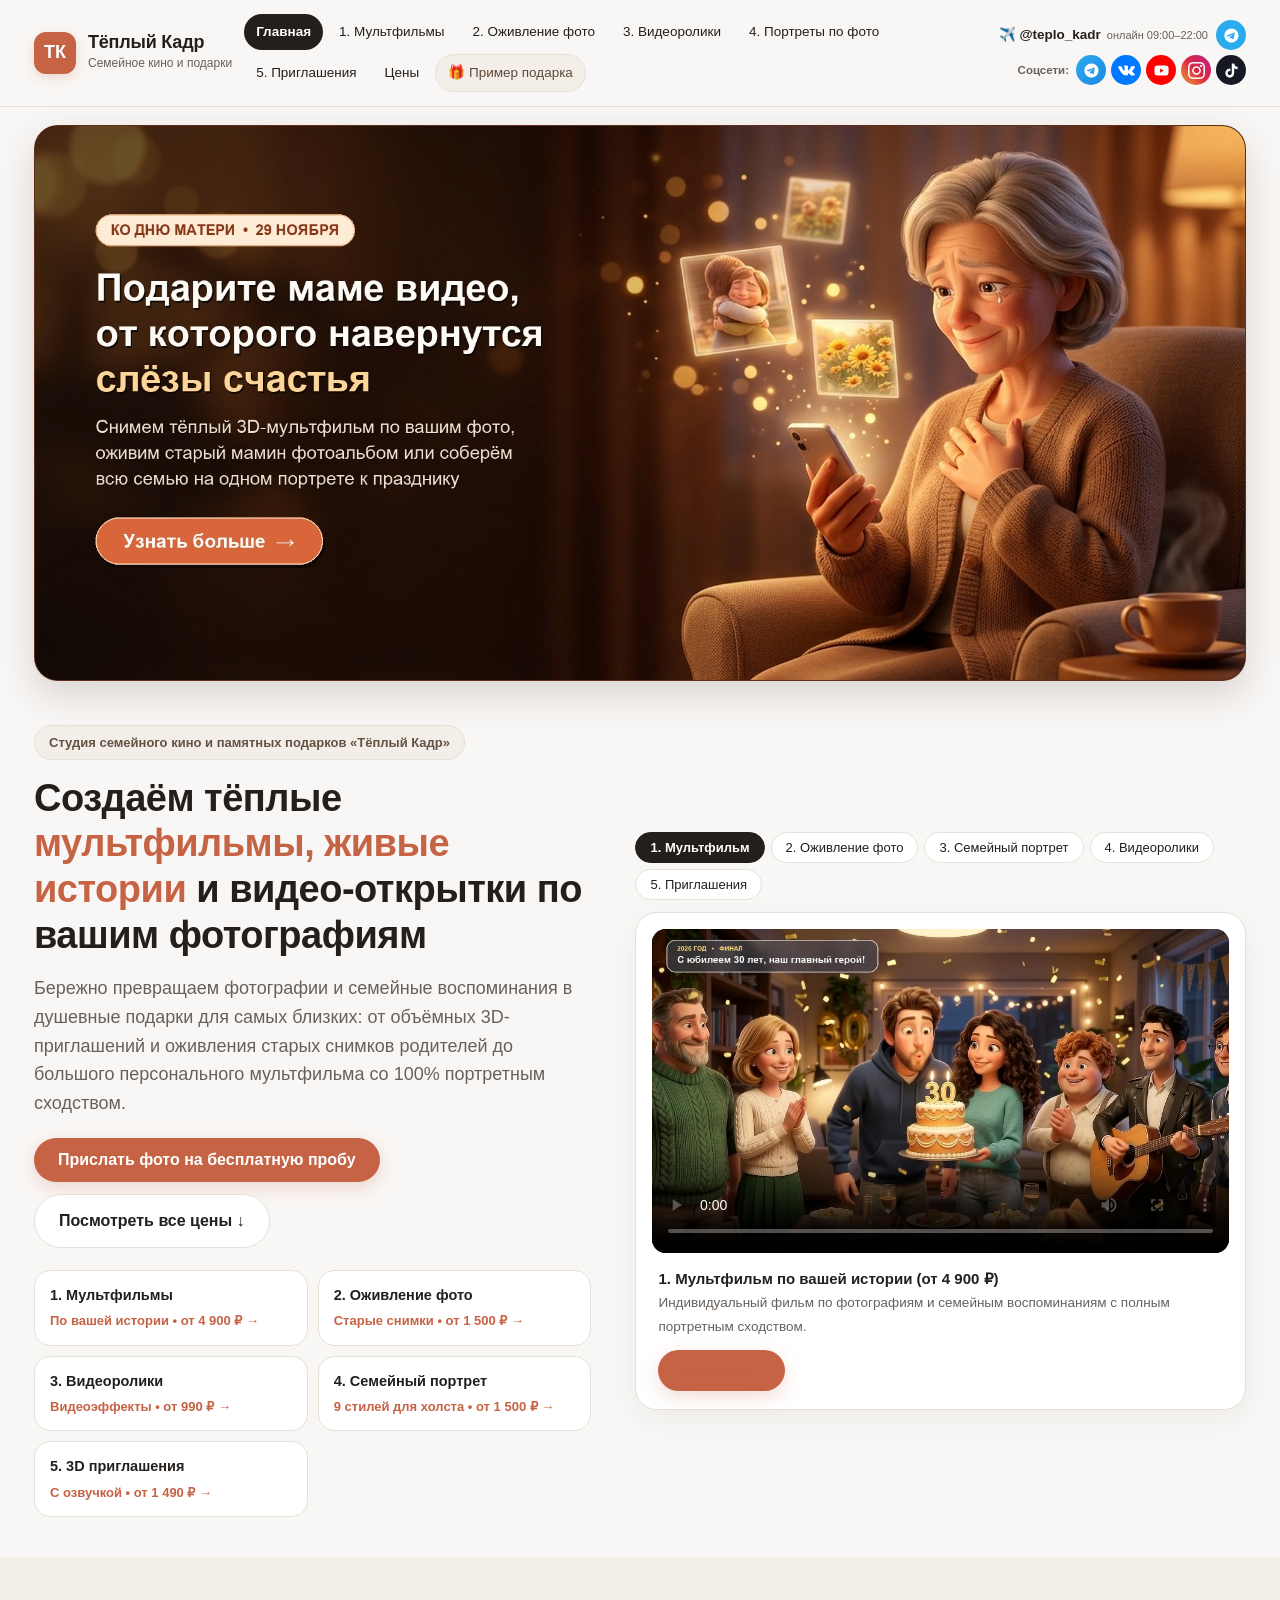
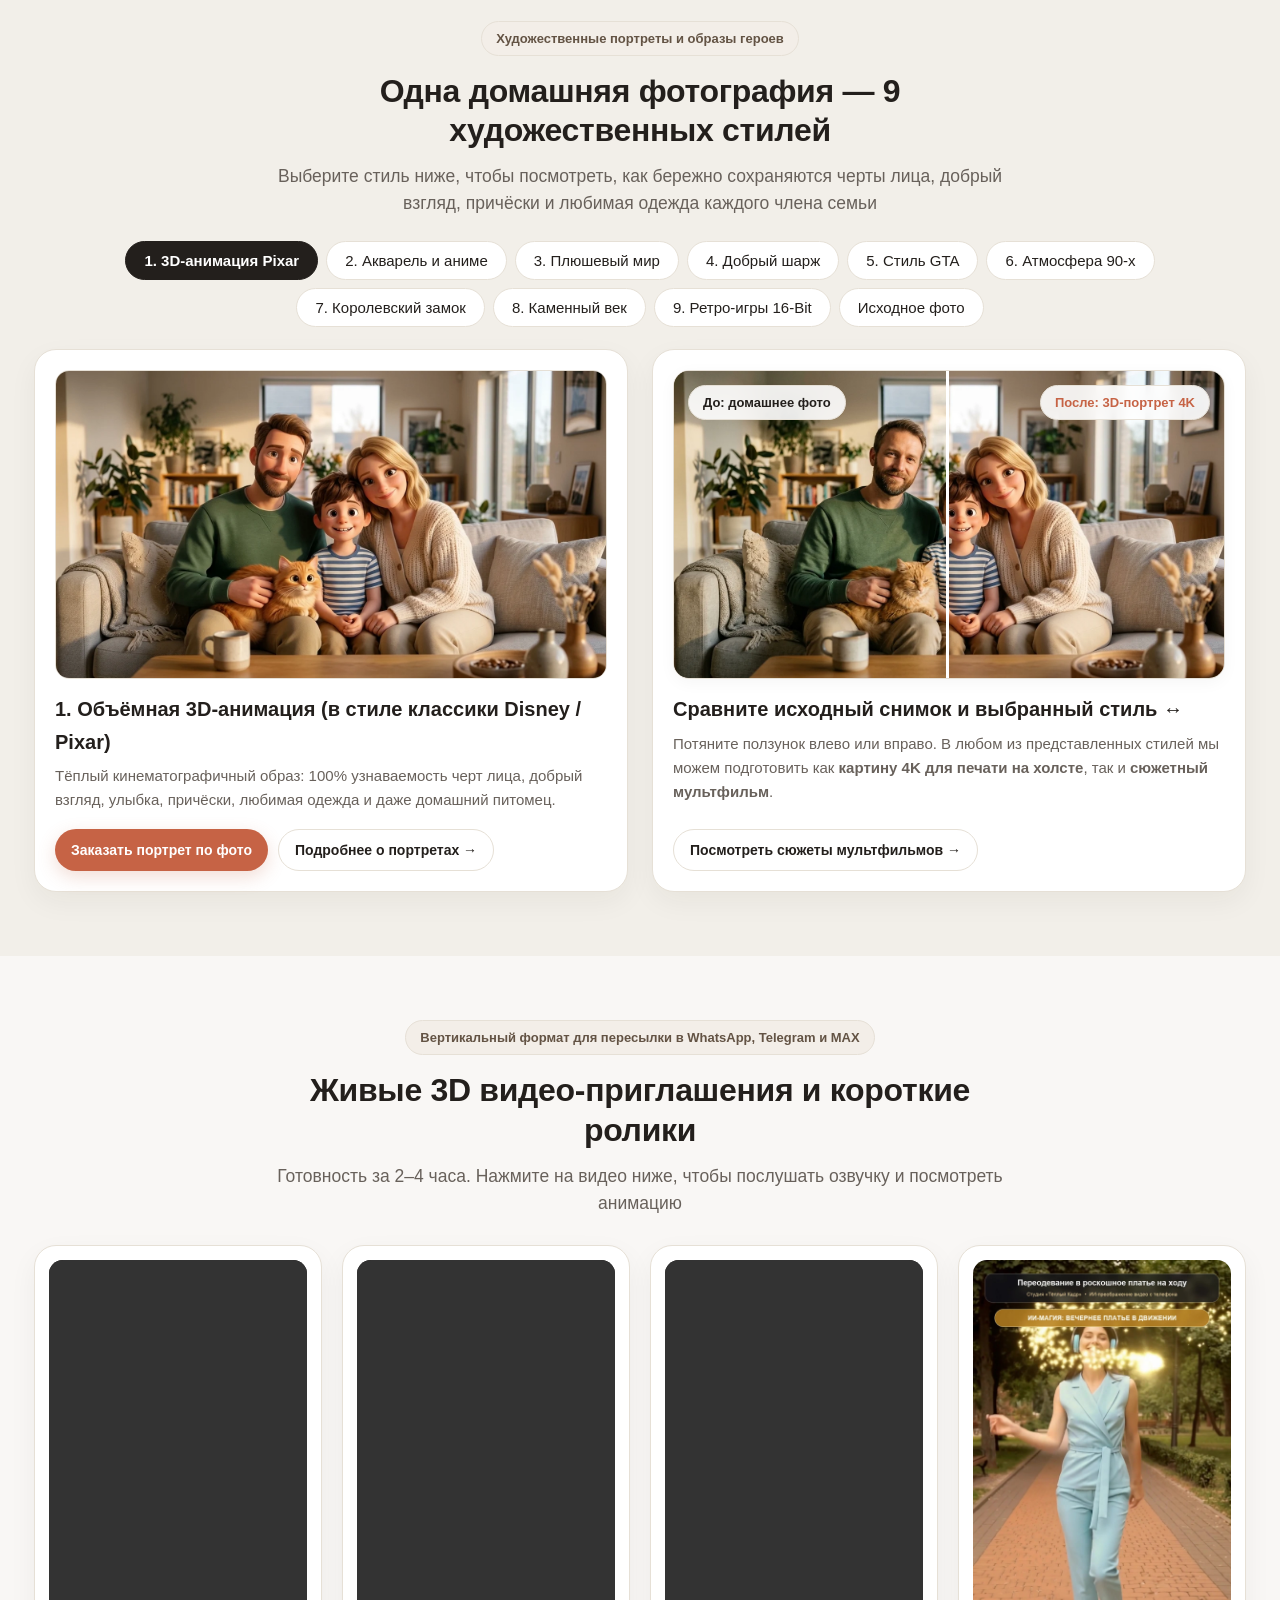
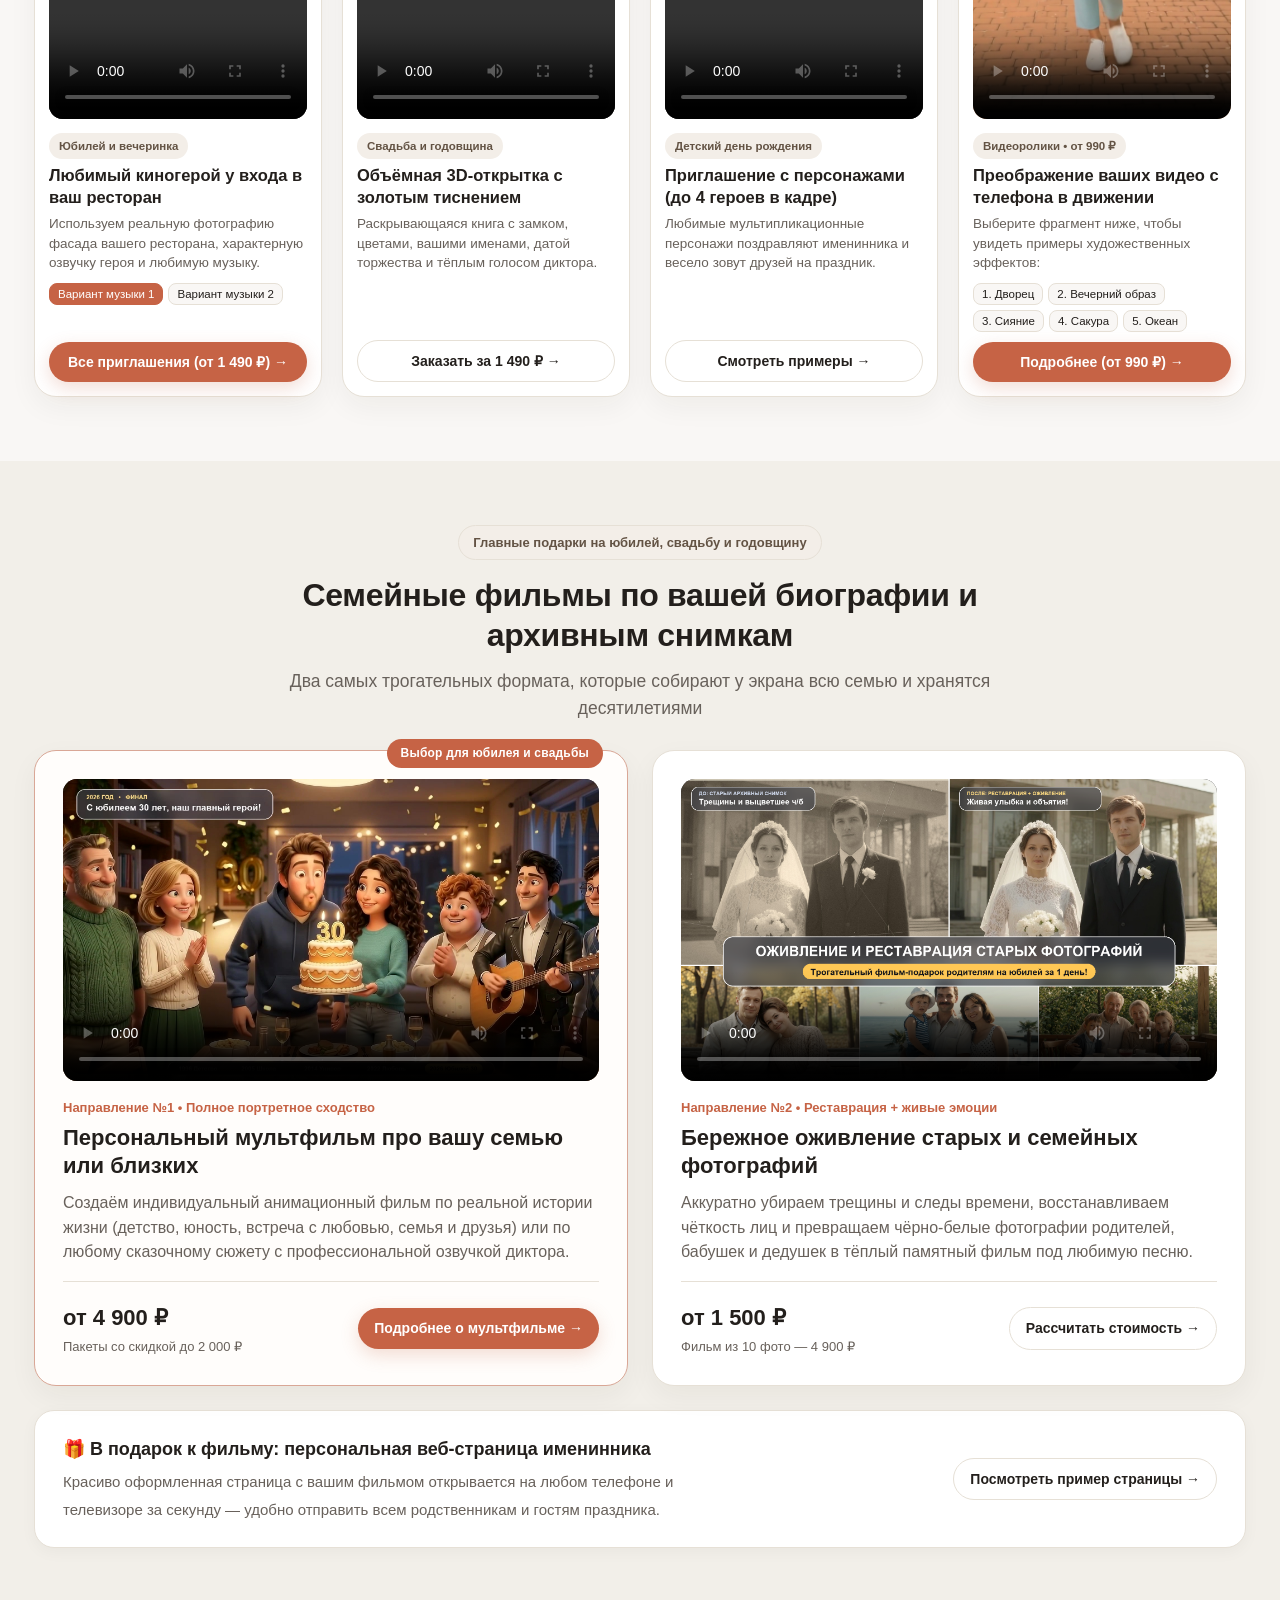
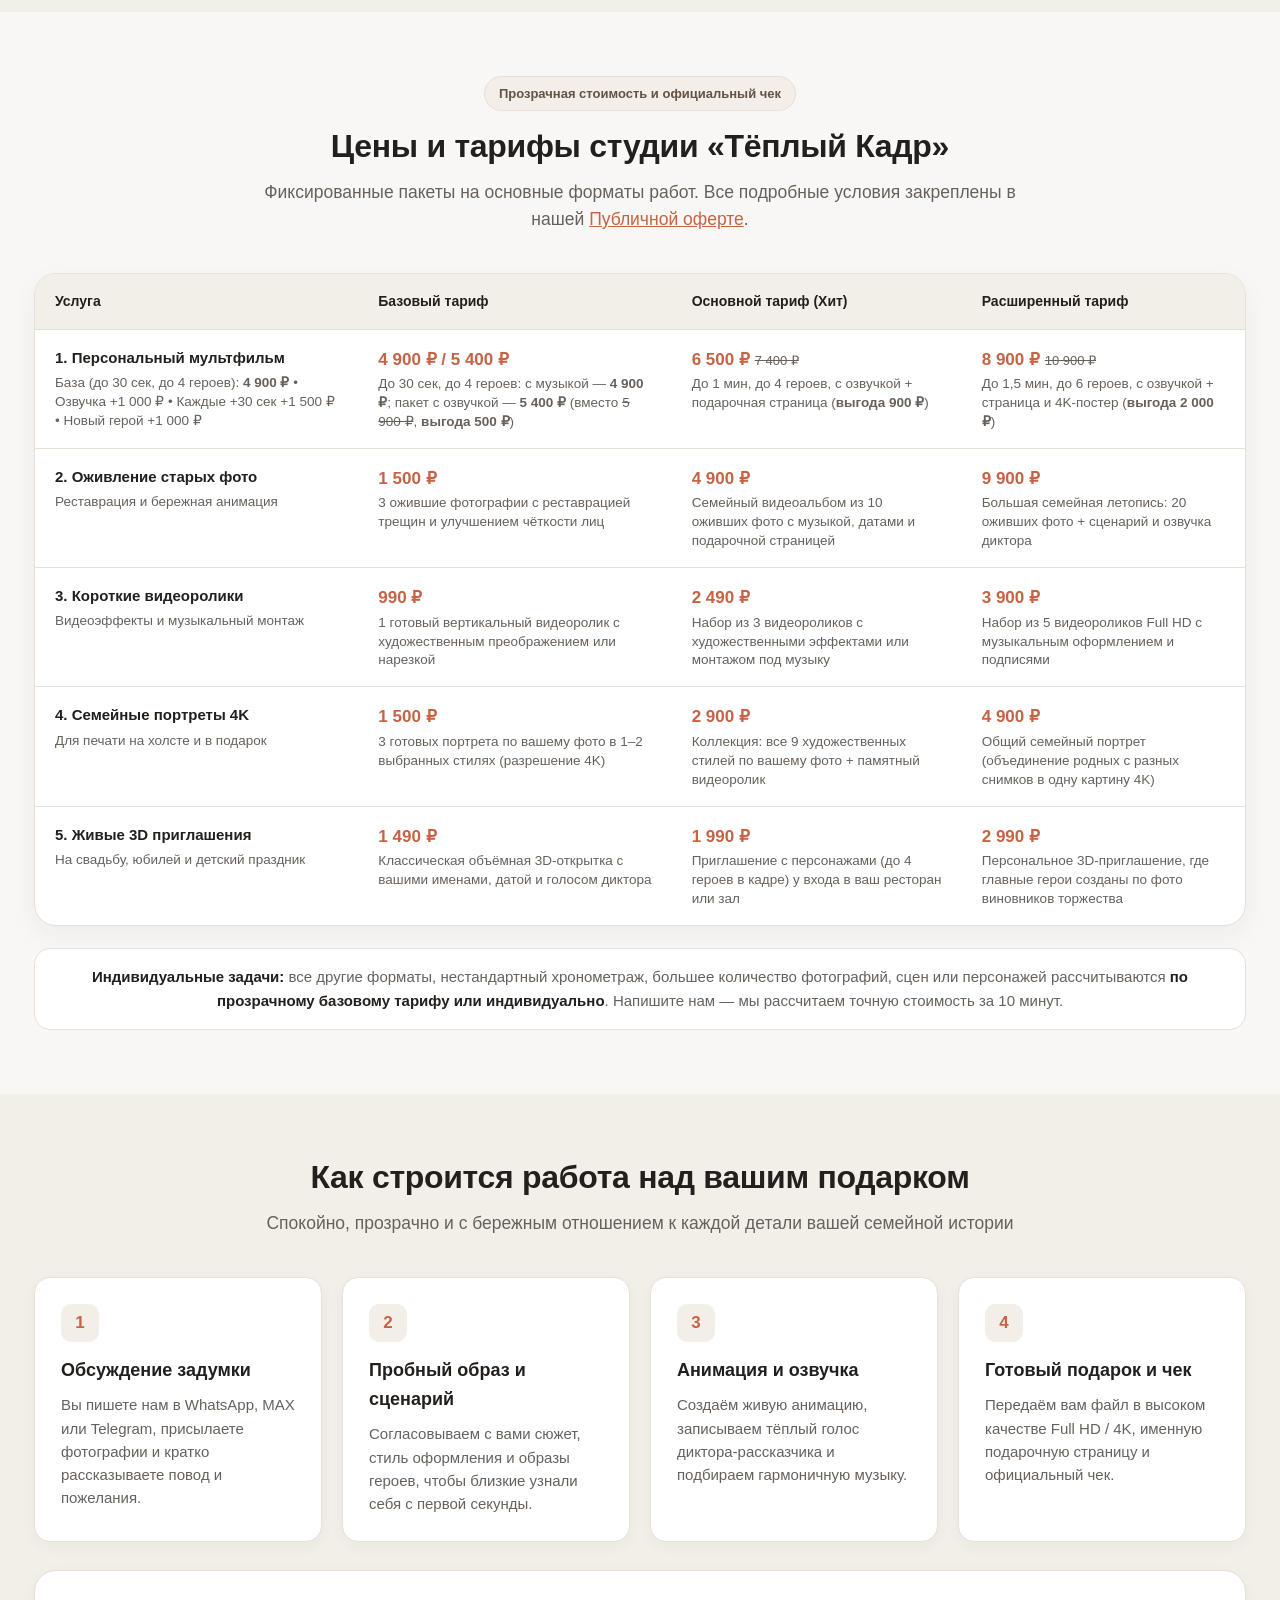
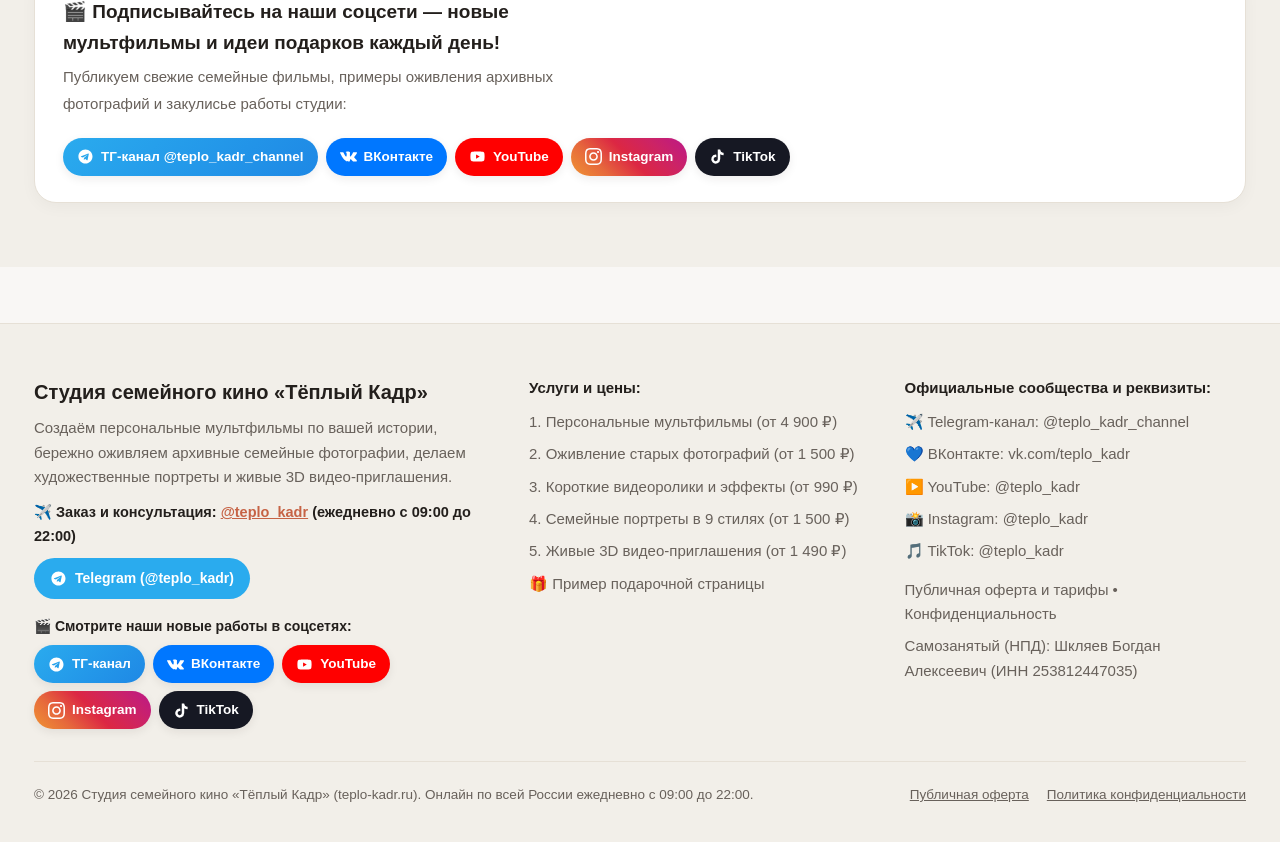
==== commit 0f038861: "Restore Mother's Day mobile/desktop banners and show examples before description/prices on mobile" ====
--- a/index.html
+++ b/index.html
@@ -297,6 +297,9 @@
       max-width: 100%;
     }
     @media (max-width: 768px) {
+      .hero-grid > div:last-child {
+        order: -1;
+      }
       #heroMainVideo {
         max-height: 215px;
       }
--- a/styles.css
+++ b/styles.css
@@ -1244,6 +1244,9 @@
   .footer-grid {
     grid-template-columns: 1fr;
   }
+  .hero-grid > div:last-child {
+    order: -1;
+  }
   .hero h1 {
     font-size: 30px;
   }
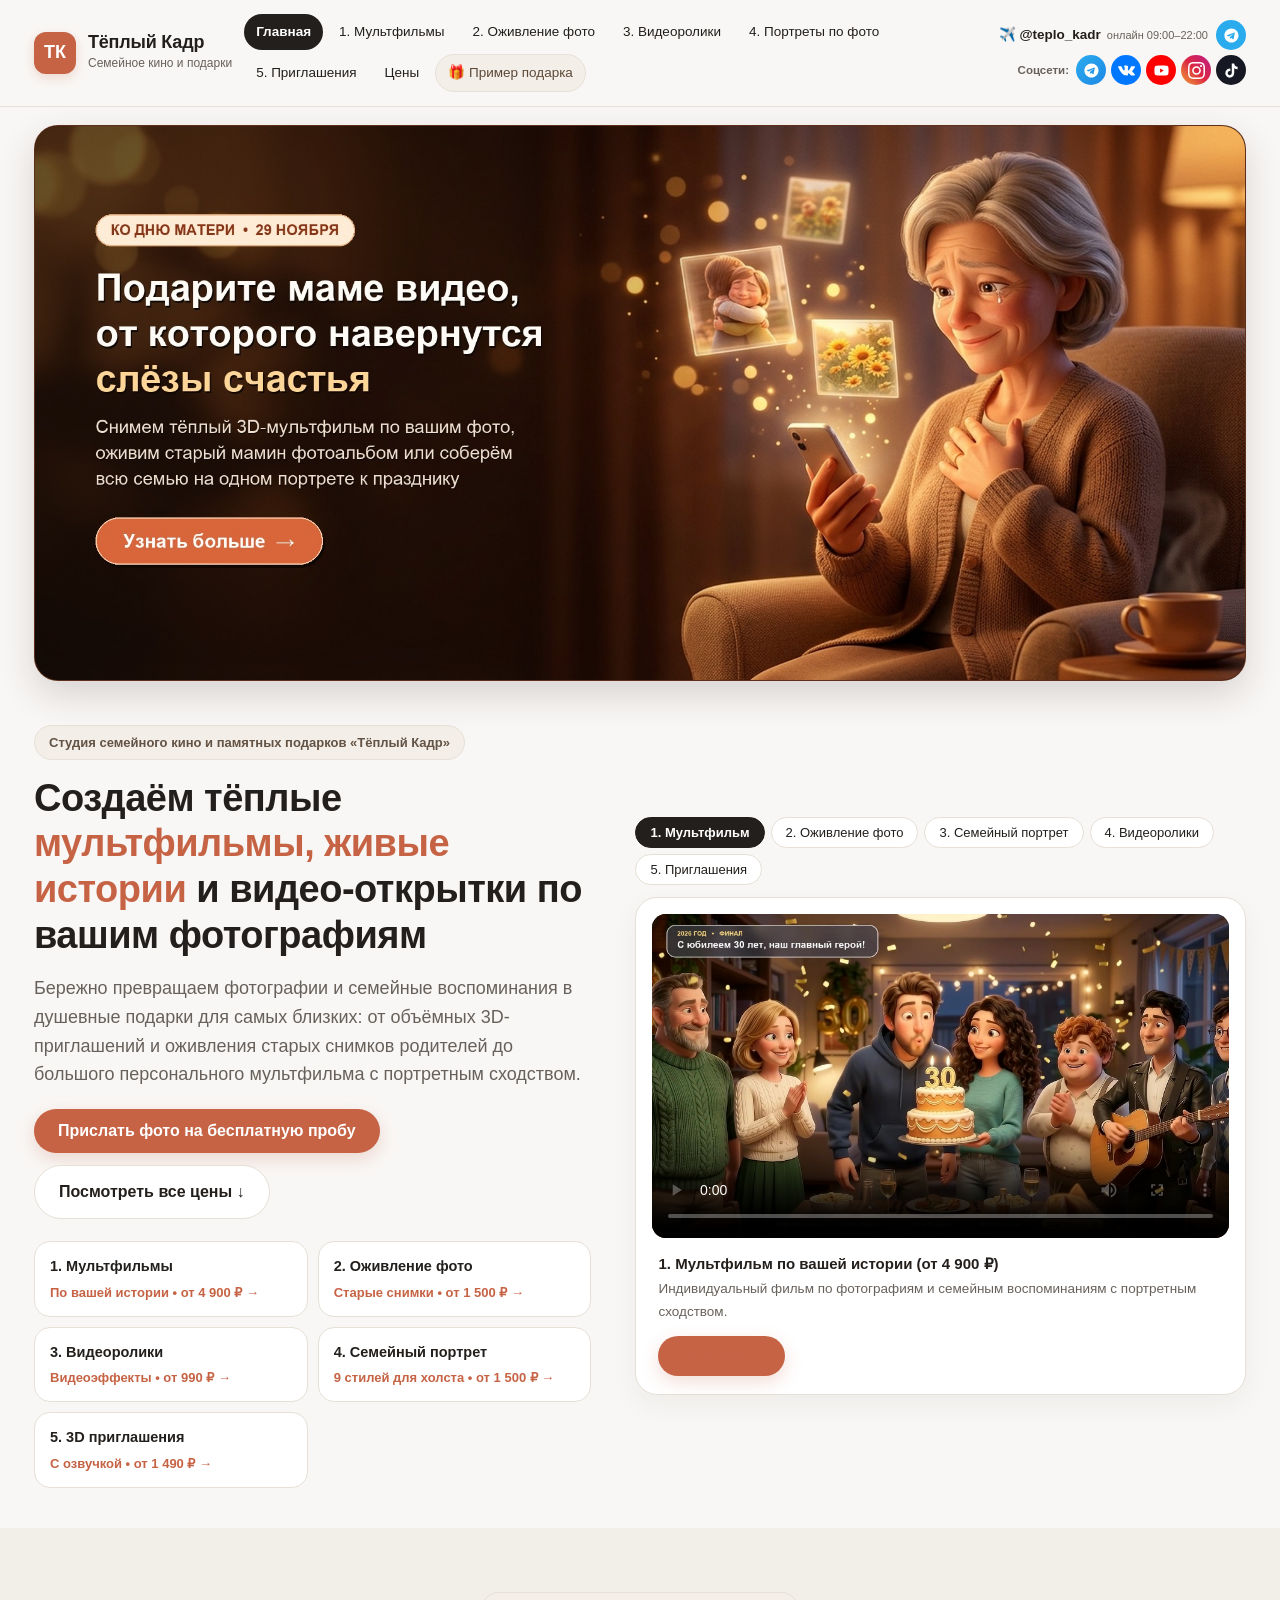
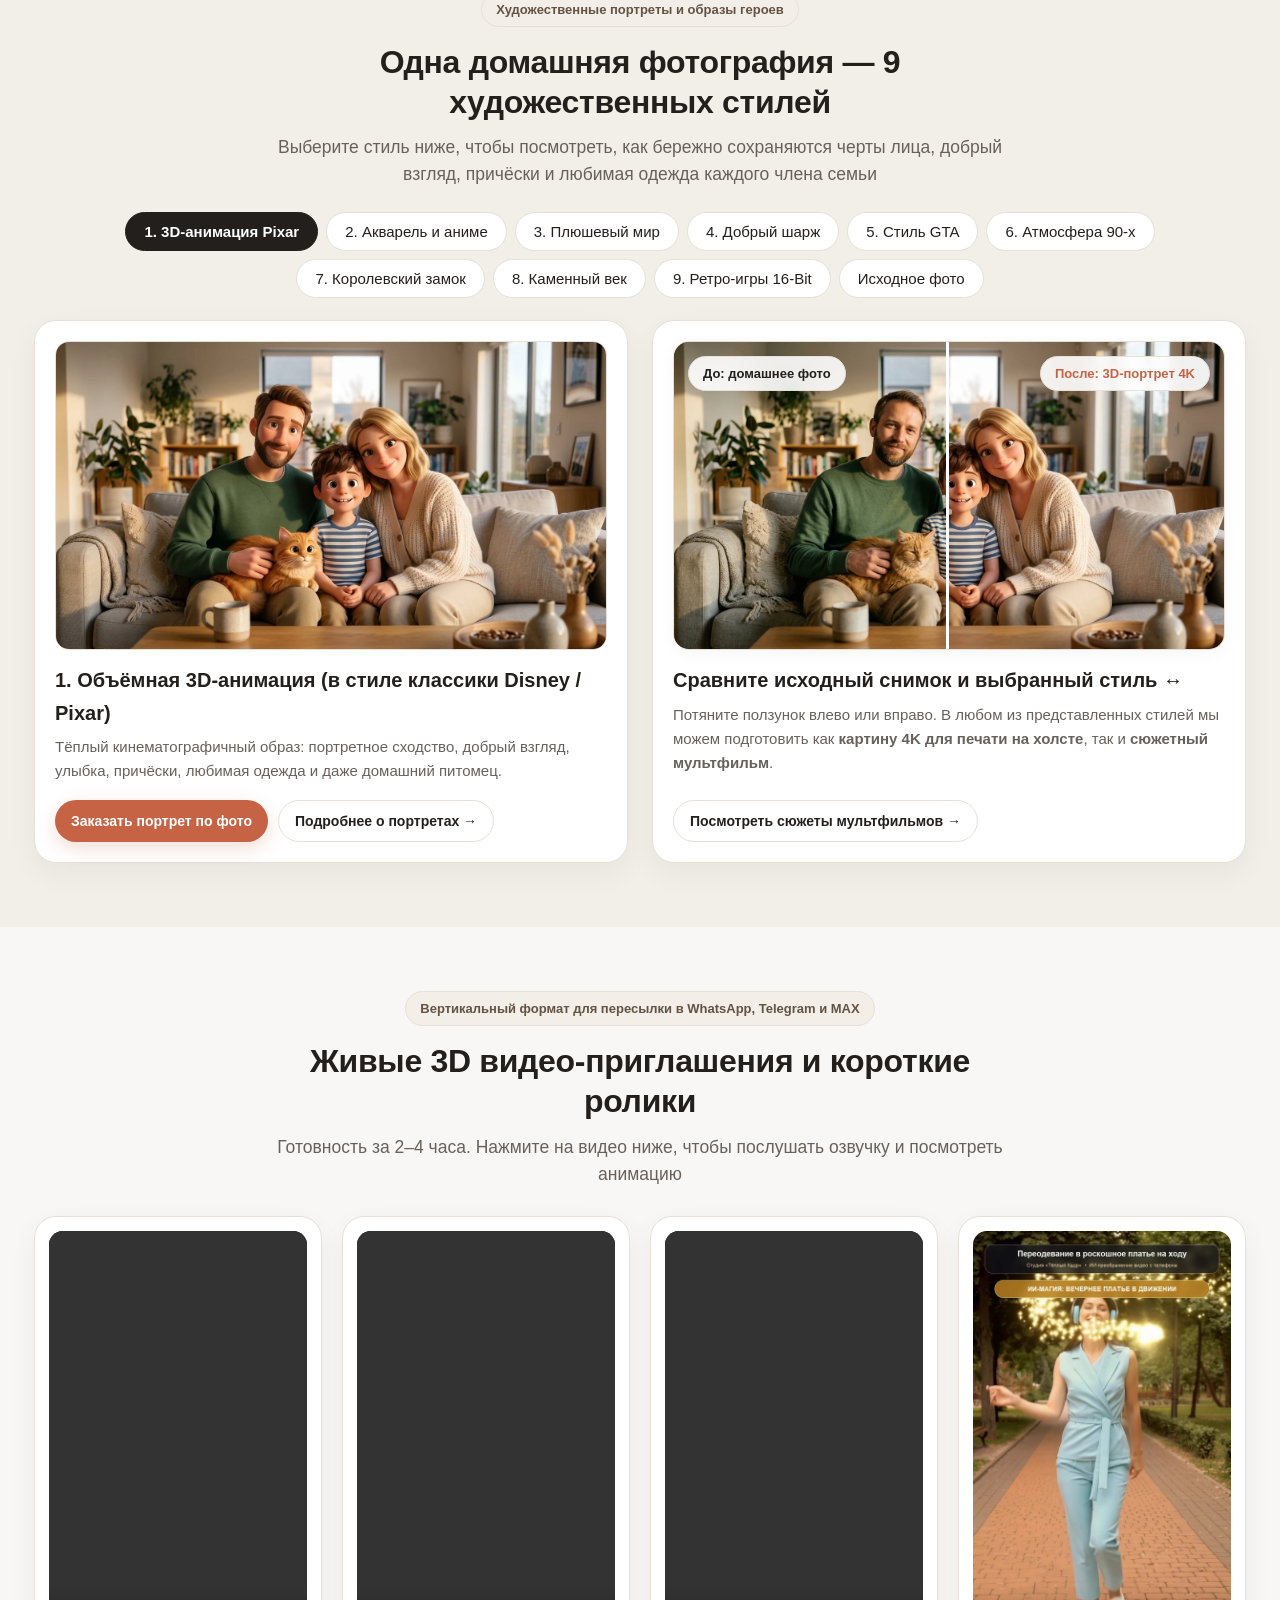
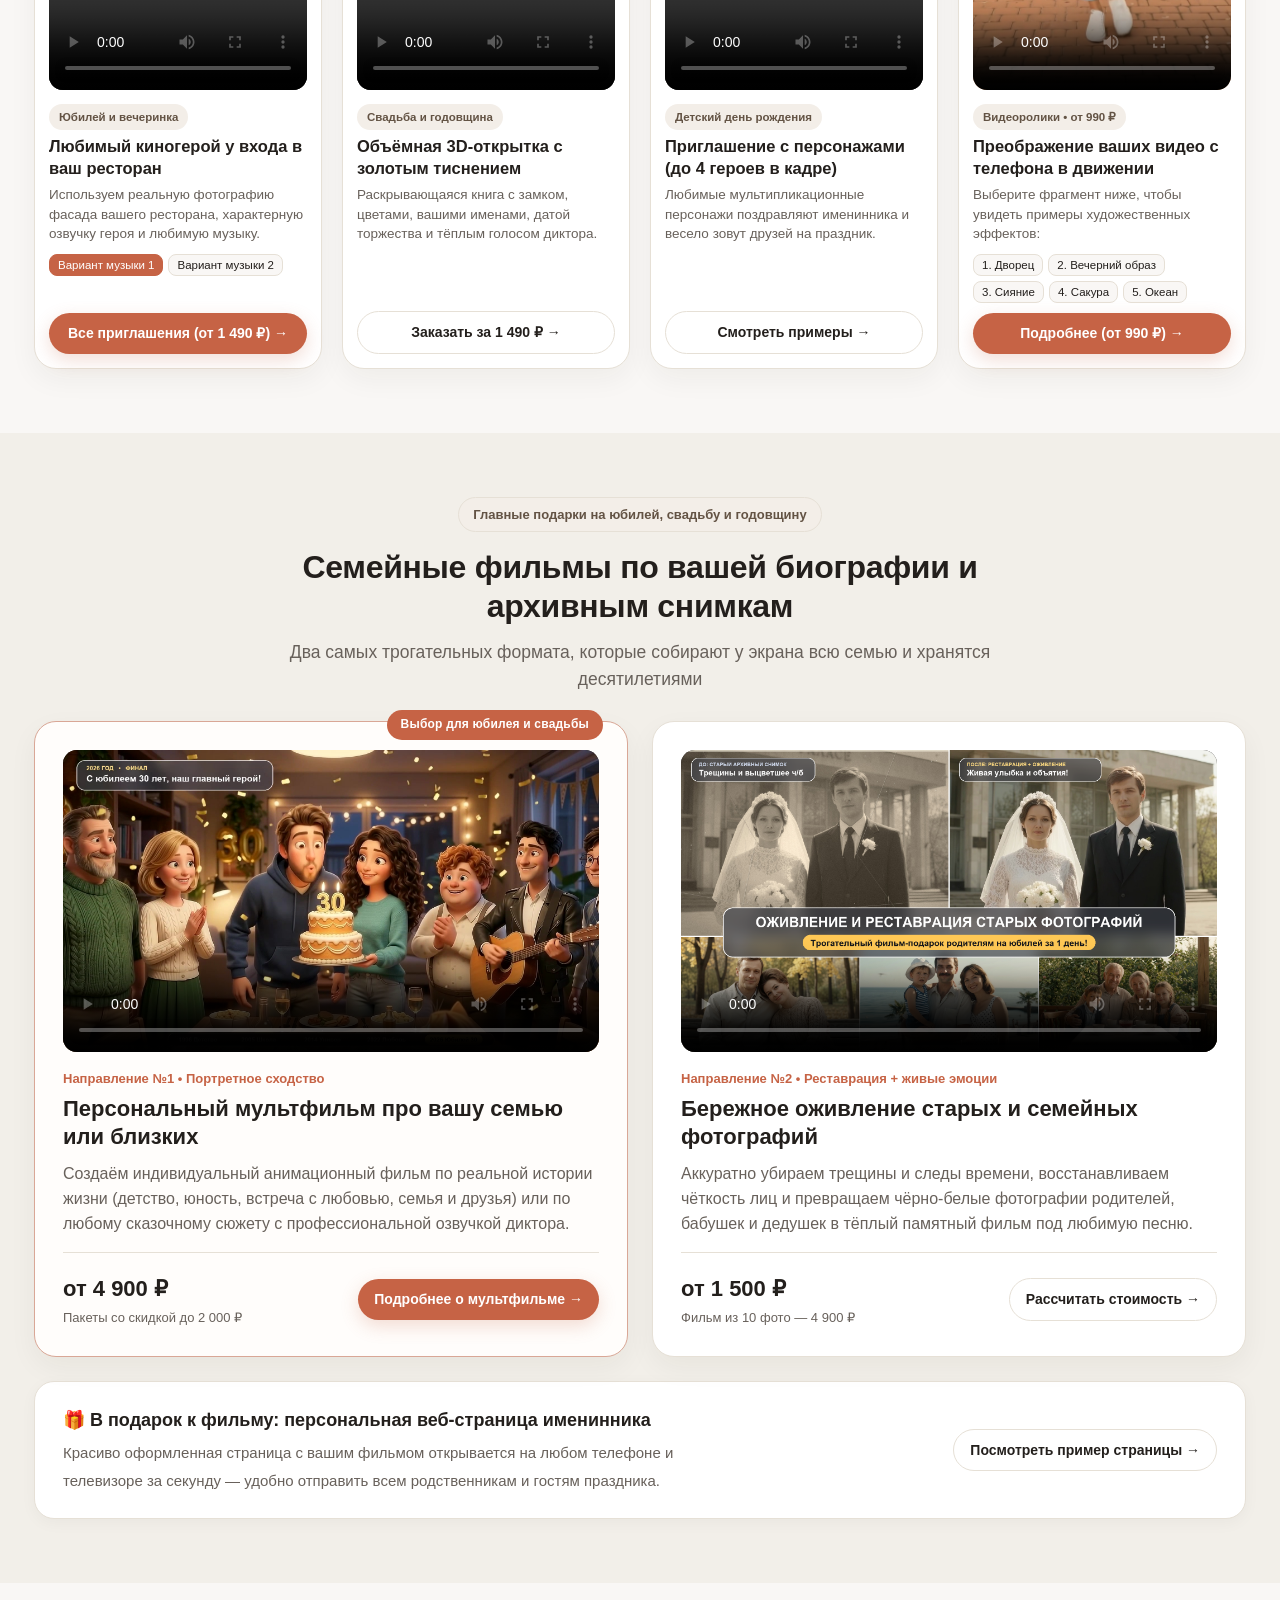
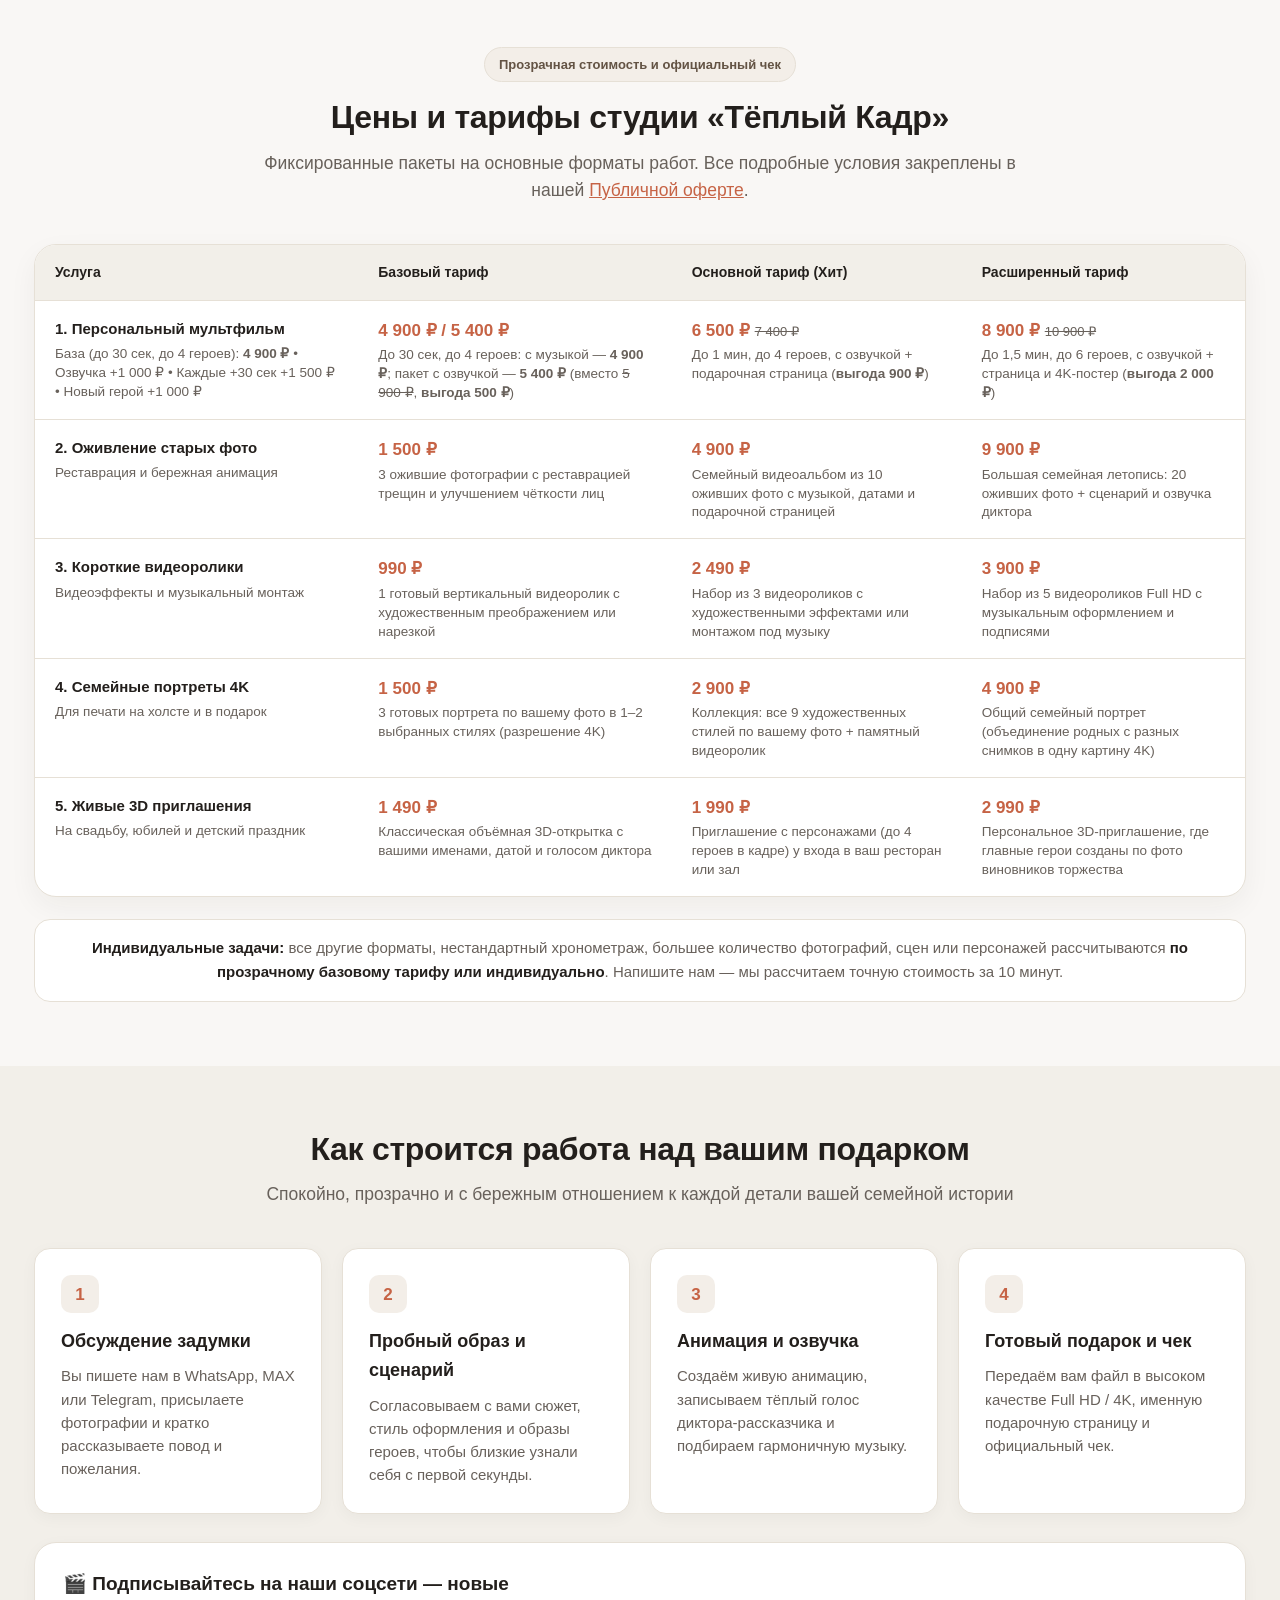
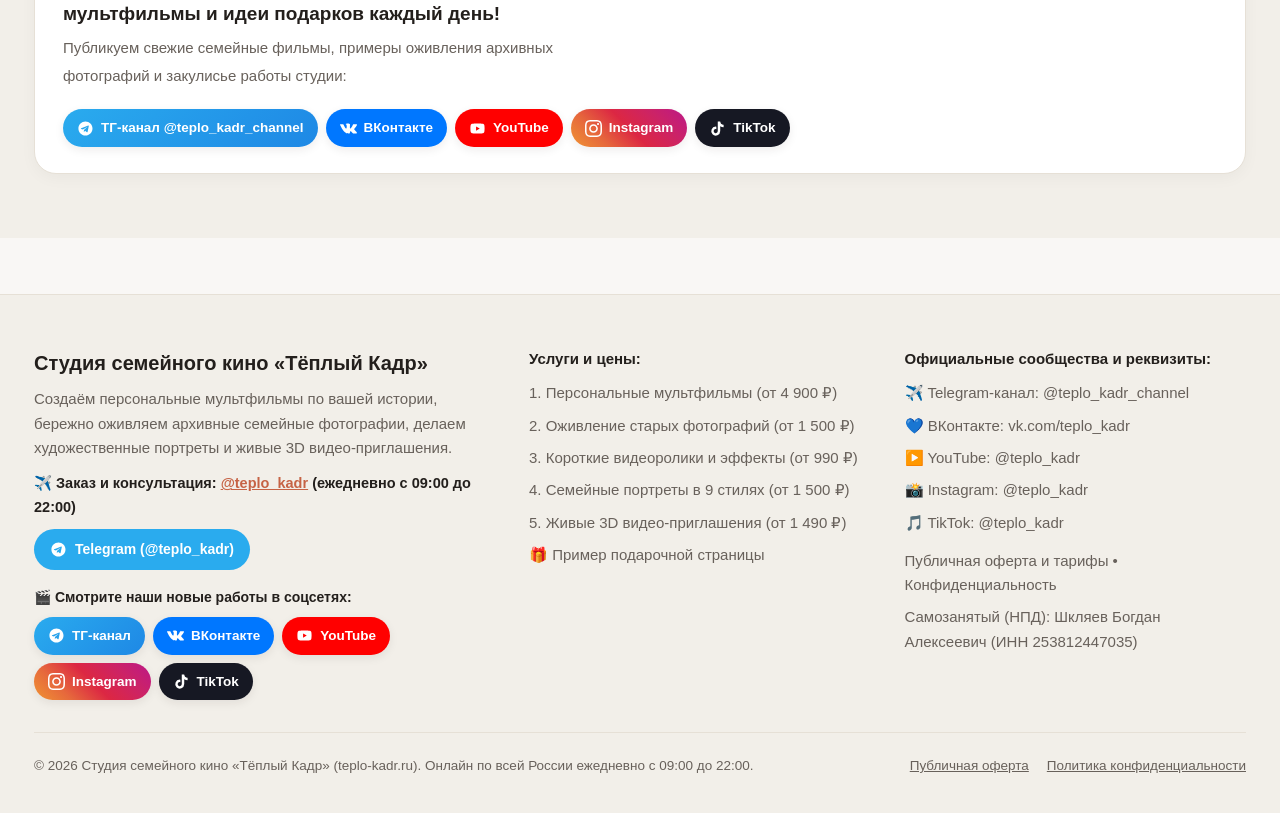
==== commit 012bfe08: "Добавлена ИИ-оговорка в оферту и политику, убраны формулировки про 100% сходство" ====
--- a/index.html
+++ b/index.html
@@ -482,7 +482,7 @@
         <span class="pill-tag">Студия семейного кино и памятных подарков «Тёплый Кадр»</span>
         <h1>Создаём тёплые <span>мультфильмы, живые истории</span> и видео-открытки по вашим фотографиям</h1>
         <p class="lead" style="margin-bottom: 20px;">
-          Бережно превращаем фотографии и семейные воспоминания в душевные подарки для самых близких: от объёмных 3D-приглашений и оживления старых снимков родителей до большого персонального мультфильма со 100% портретным сходством.
+          Бережно превращаем фотографии и семейные воспоминания в душевные подарки для самых близких: от объёмных 3D-приглашений и оживления старых снимков родителей до большого персонального мультфильма с портретным сходством.
         </p>
 
         <div style="display: flex; gap: 12px; flex-wrap: wrap; margin-bottom: 20px;">
@@ -532,7 +532,7 @@
           <div class="video-caption">
             <div>
               <strong id="heroVideoBadge" style="display: block; font-size: 15px;">1. Мультфильм по вашей истории (от 4 900 ₽)</strong>
-              <span id="heroVideoCaption" style="font-size: 13.5px;">Индивидуальный фильм по фотографиям и семейным воспоминаниям с полным портретным сходством.</span>
+              <span id="heroVideoCaption" style="font-size: 13.5px;">Индивидуальный фильм по фотографиям и семейным воспоминаниям с портретным сходством.</span>
             </div>
             <a id="heroVideoLink" href="/cartoon" class="btn btn-primary btn-sm" style="white-space: nowrap;">Подробнее →</a>
           </div>
@@ -573,7 +573,7 @@
             </div>
             <h3 id="stylePreviewTitle" style="font-size: 20px; margin-bottom: 6px;">1. Объёмная 3D-анимация (в стиле классики Disney / Pixar)</h3>
             <p id="stylePreviewDesc" style="color: var(--text-muted); font-size: 15px; margin-bottom: 16px;">
-              Тёплый кинематографичный образ: 100% узнаваемость черт лица, добрый взгляд, улыбка, причёски, любимая одежда и даже домашний питомец.
+              Тёплый кинематографичный образ: портретное сходство, добрый взгляд, улыбка, причёски, любимая одежда и даже домашний питомец.
             </p>
           </div>
           <div style="display: flex; gap: 10px; flex-wrap: wrap;">
@@ -710,7 +710,7 @@
                 <source src="media/pixar_max30_1080p.mp4" type="video/mp4" />
               </video>
             </div>
-            <div class="service-num">Направление №1 • Полное портретное сходство</div>
+            <div class="service-num">Направление №1 • Портретное сходство</div>
             <h3>Персональный мультфильм про вашу семью или близких</h3>
             <p>Создаём индивидуальный анимационный фильм по реальной истории жизни (детство, юность, встреча с любовью, семья и друзья) или по любому сказочному сюжету с профессиональной озвучкой диктора.</p>
           </div>
@@ -1007,7 +1007,7 @@
         <button type="button" class="btn btn-telegram" onclick="sendLeadToTelegram()" style="width: 100%; justify-content: center; font-size: 15px; padding: 12px;"><svg class="msg-icon" viewBox="0 0 24 24" fill="currentColor"><path d="M11.94 2C6.45 2 2 6.45 2 11.94s4.45 9.94 9.94 9.94 9.94-4.45 9.94-9.94S17.43 2 11.94 2zm4.66 6.81l-1.69 7.97c-.12.57-.46.71-.93.44l-2.58-1.9-1.24 1.2c-.14.14-.26.26-.53.26l.19-2.63 4.78-4.32c.21-.18-.05-.29-.32-.11L8.36 13.4l-2.55-.8c-.55-.17-.56-.55.12-.82l9.96-3.84c.46-.17.86.11.71.87z"/></svg> Отправить заявку в Telegram (@teplo_kadr)</button>
       </div>
       <div class="legal-consent-note">
-        Отправляя заявку, вы соглашаетесь с условиями <a href="/oferta">Публичной оферты</a> и <a href="/privacy">Политики конфиденциальности</a>.
+        Отправляя заявку, вы соглашаетесь с условиями <a href="/oferta">Публичной оферты</a> (включая правила создания ИИ-контента) и <a href="/privacy">Политики конфиденциальности</a>.
       </div>
     </div>
   </div>
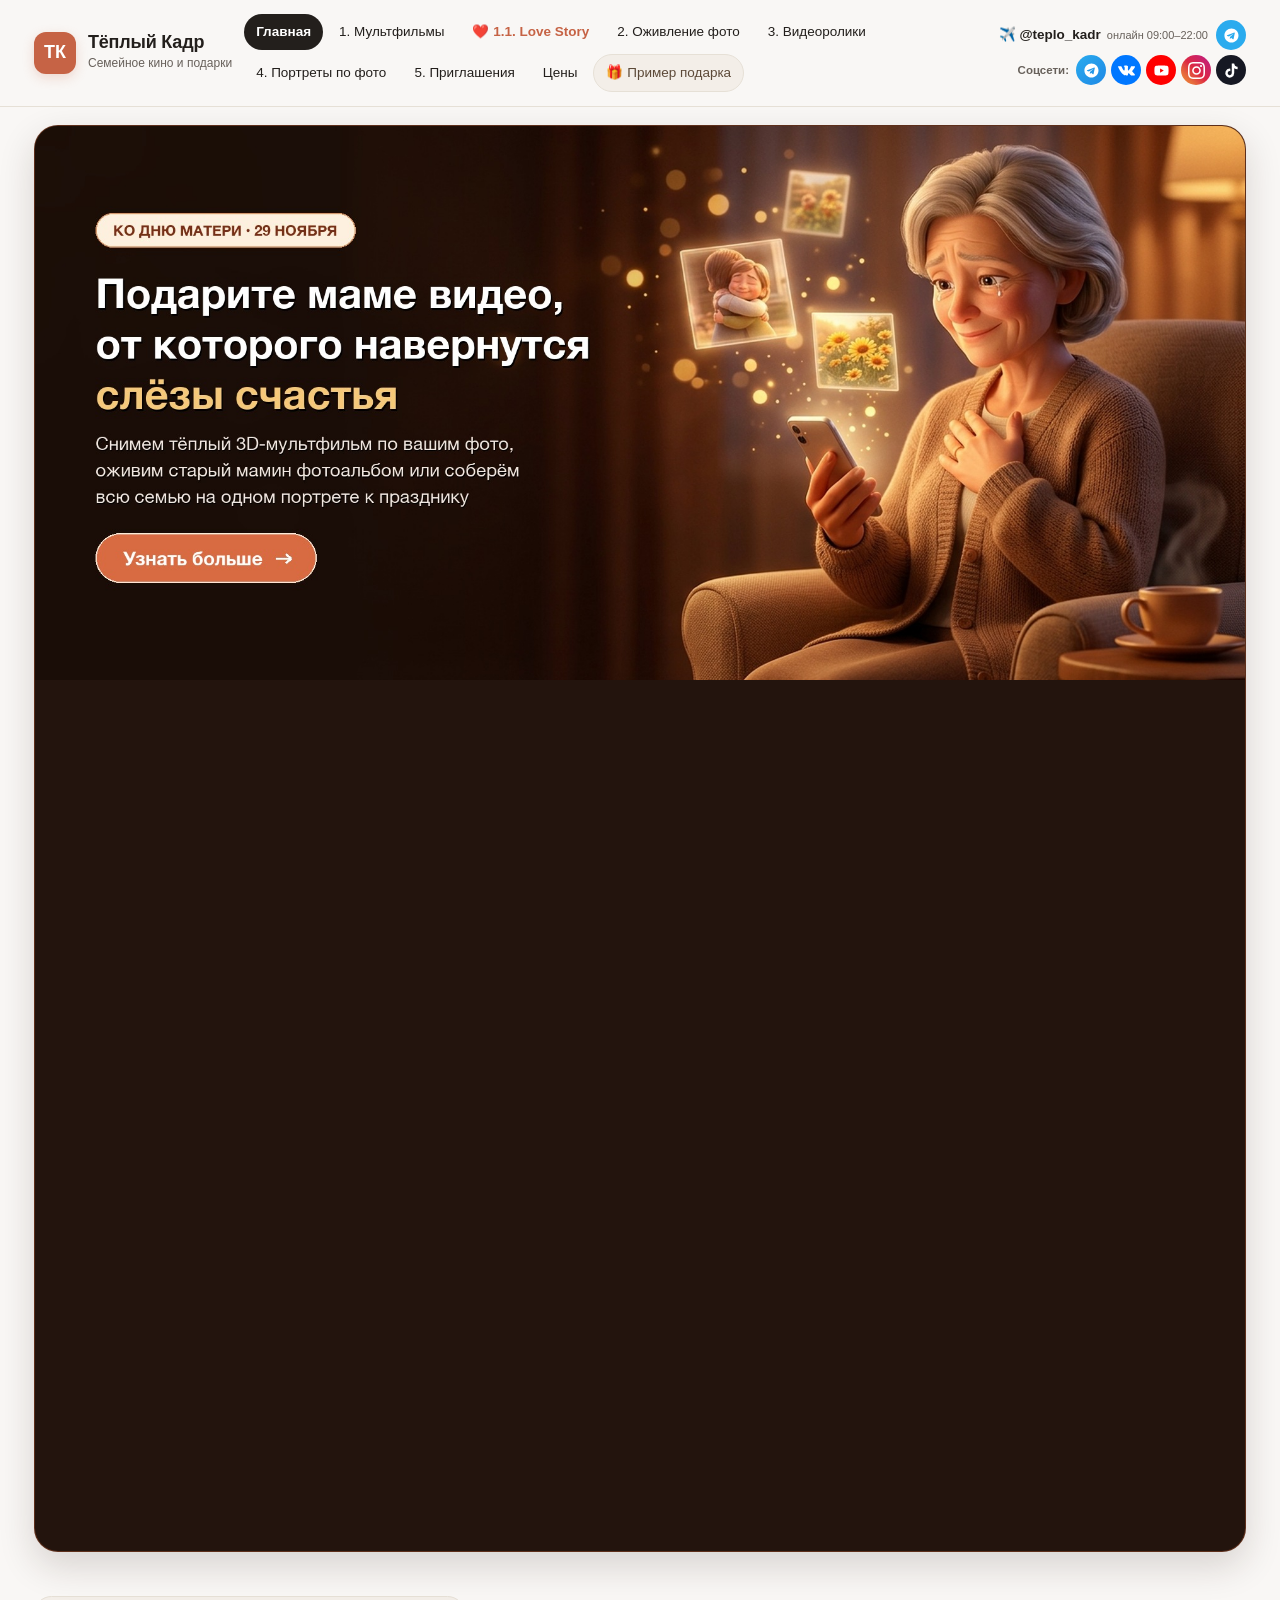
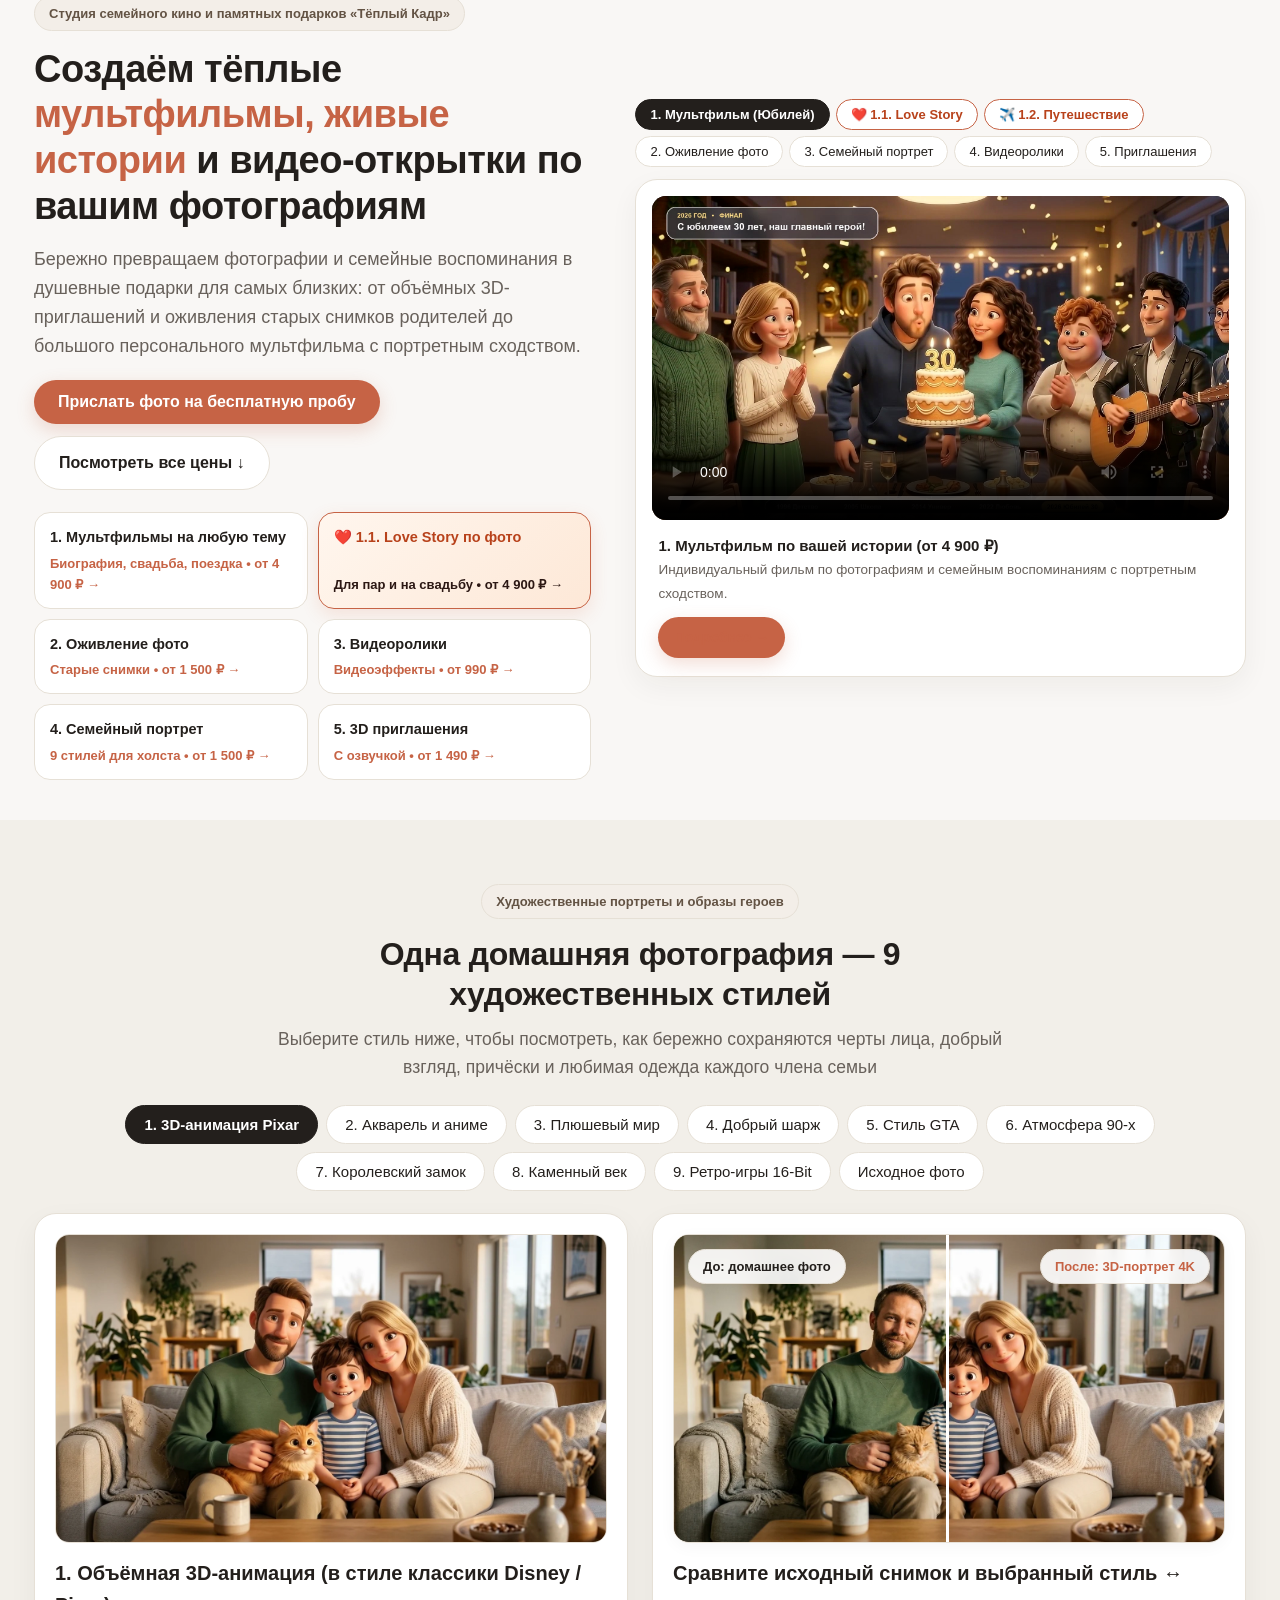
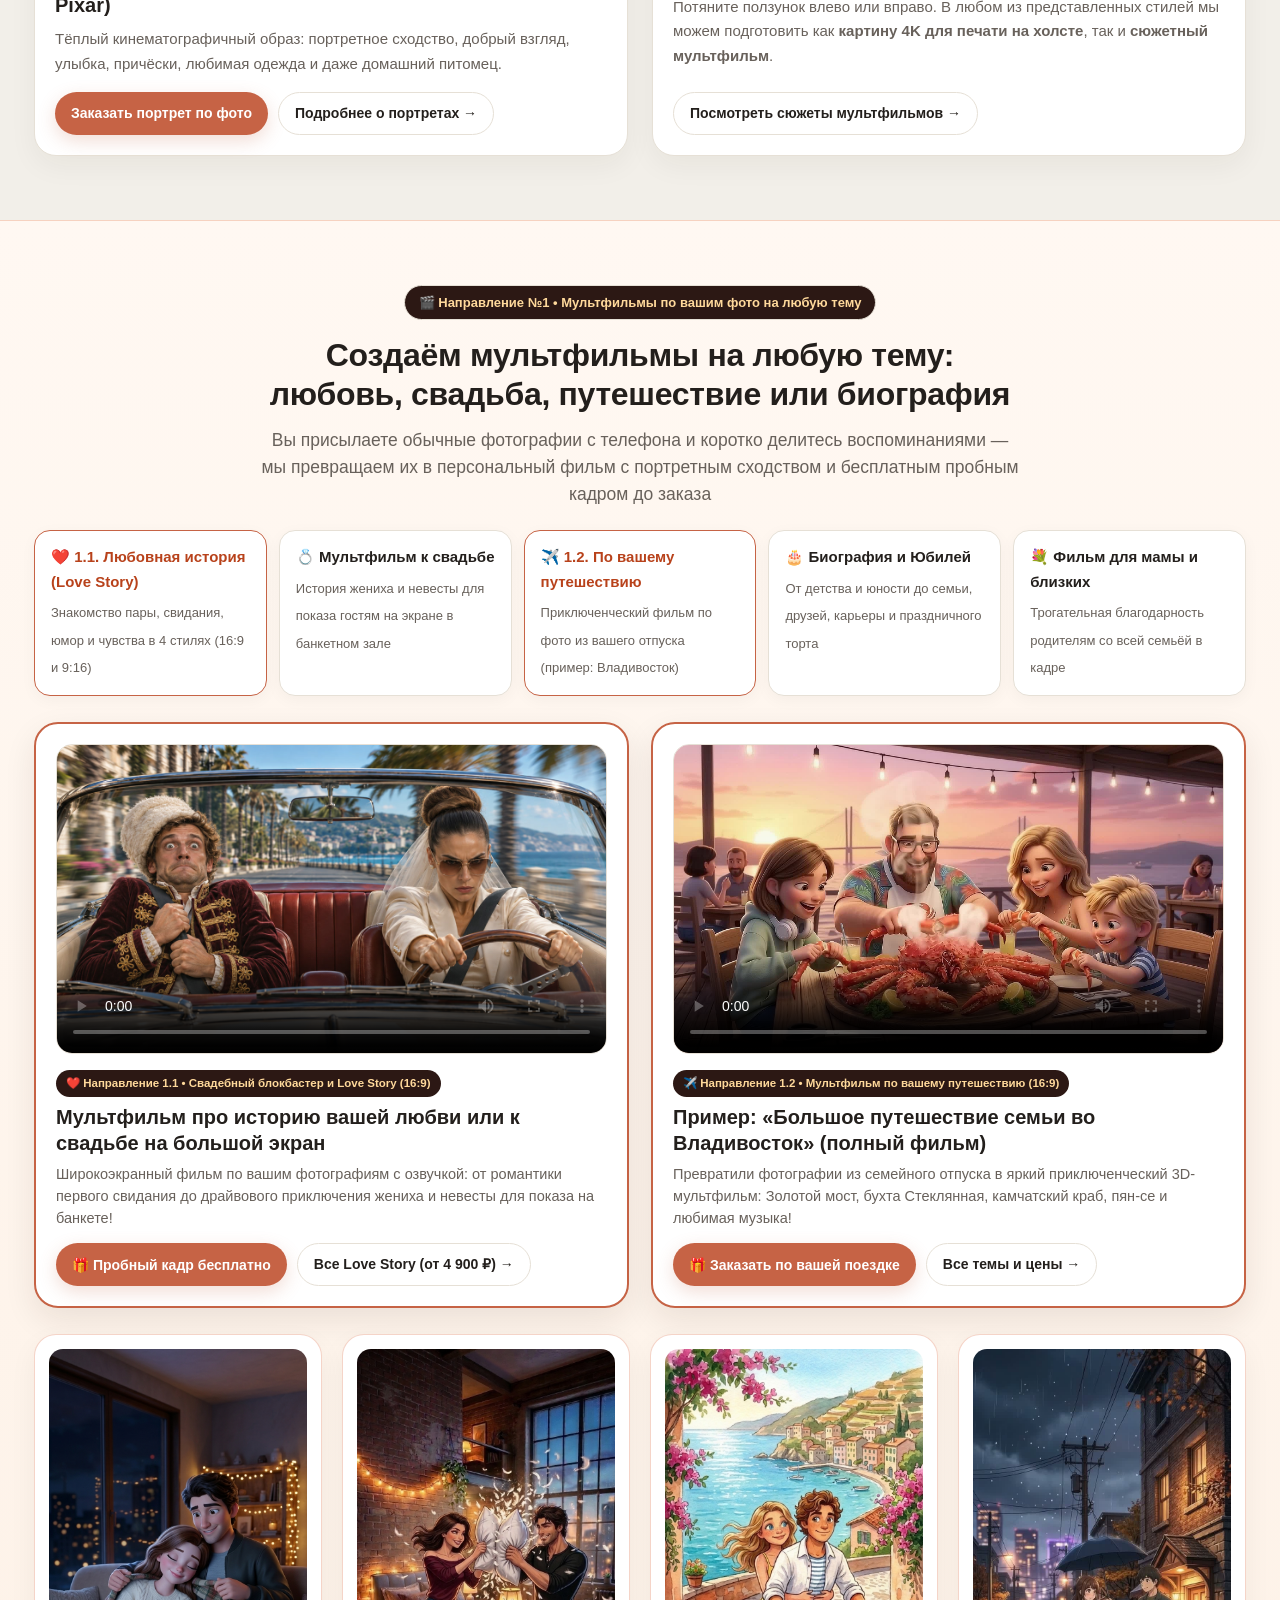
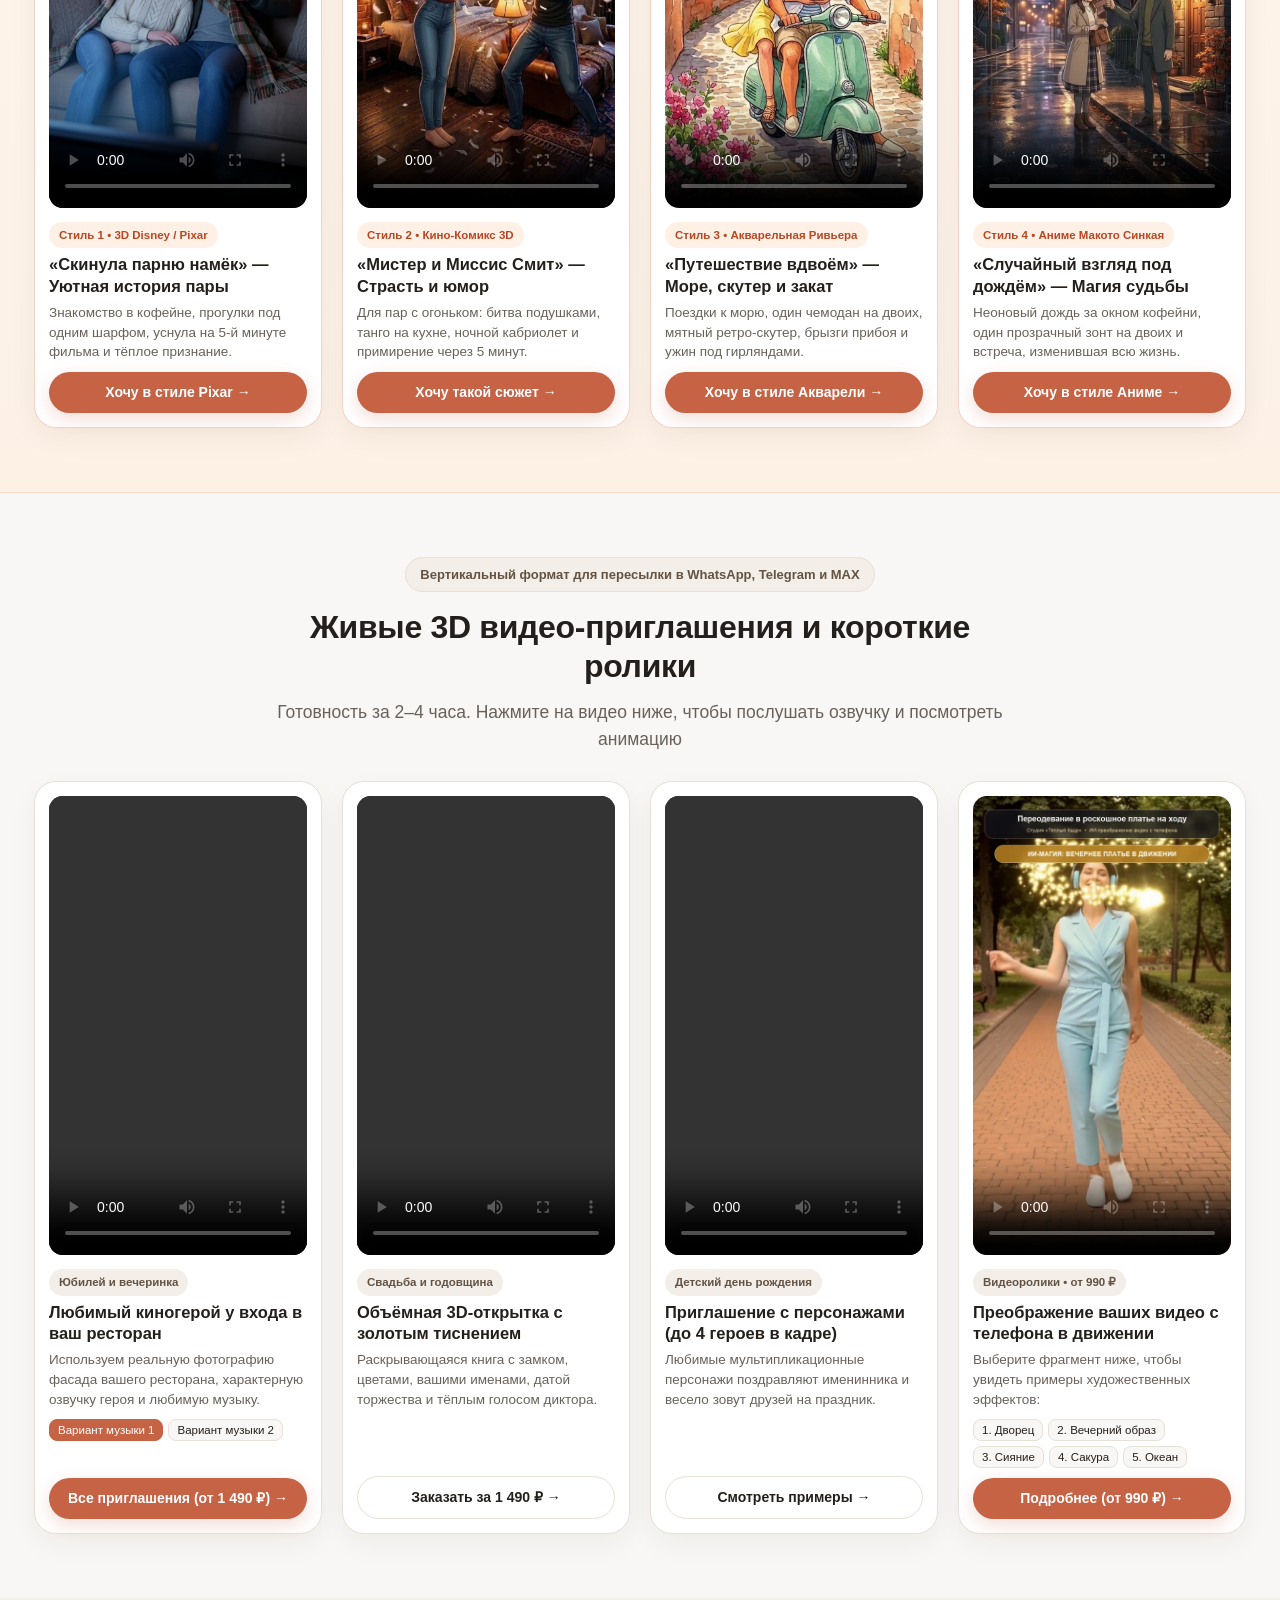
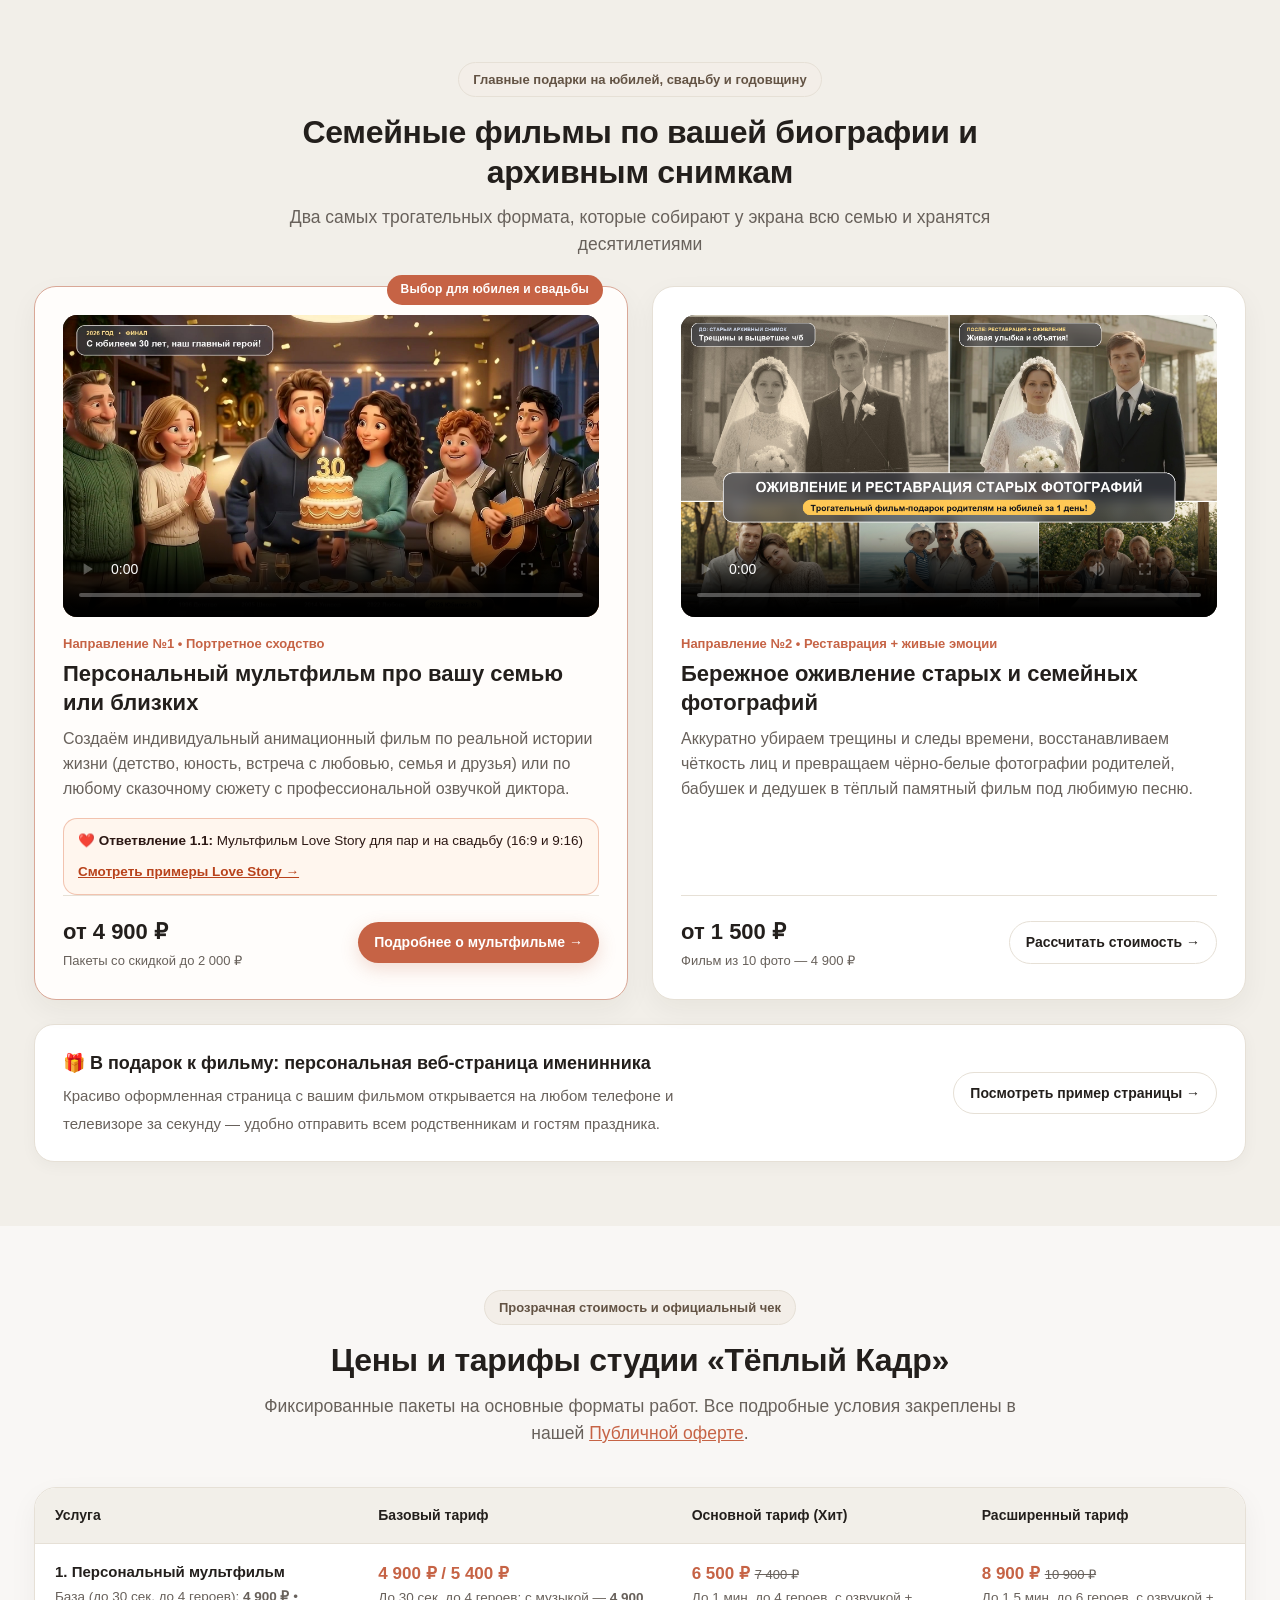
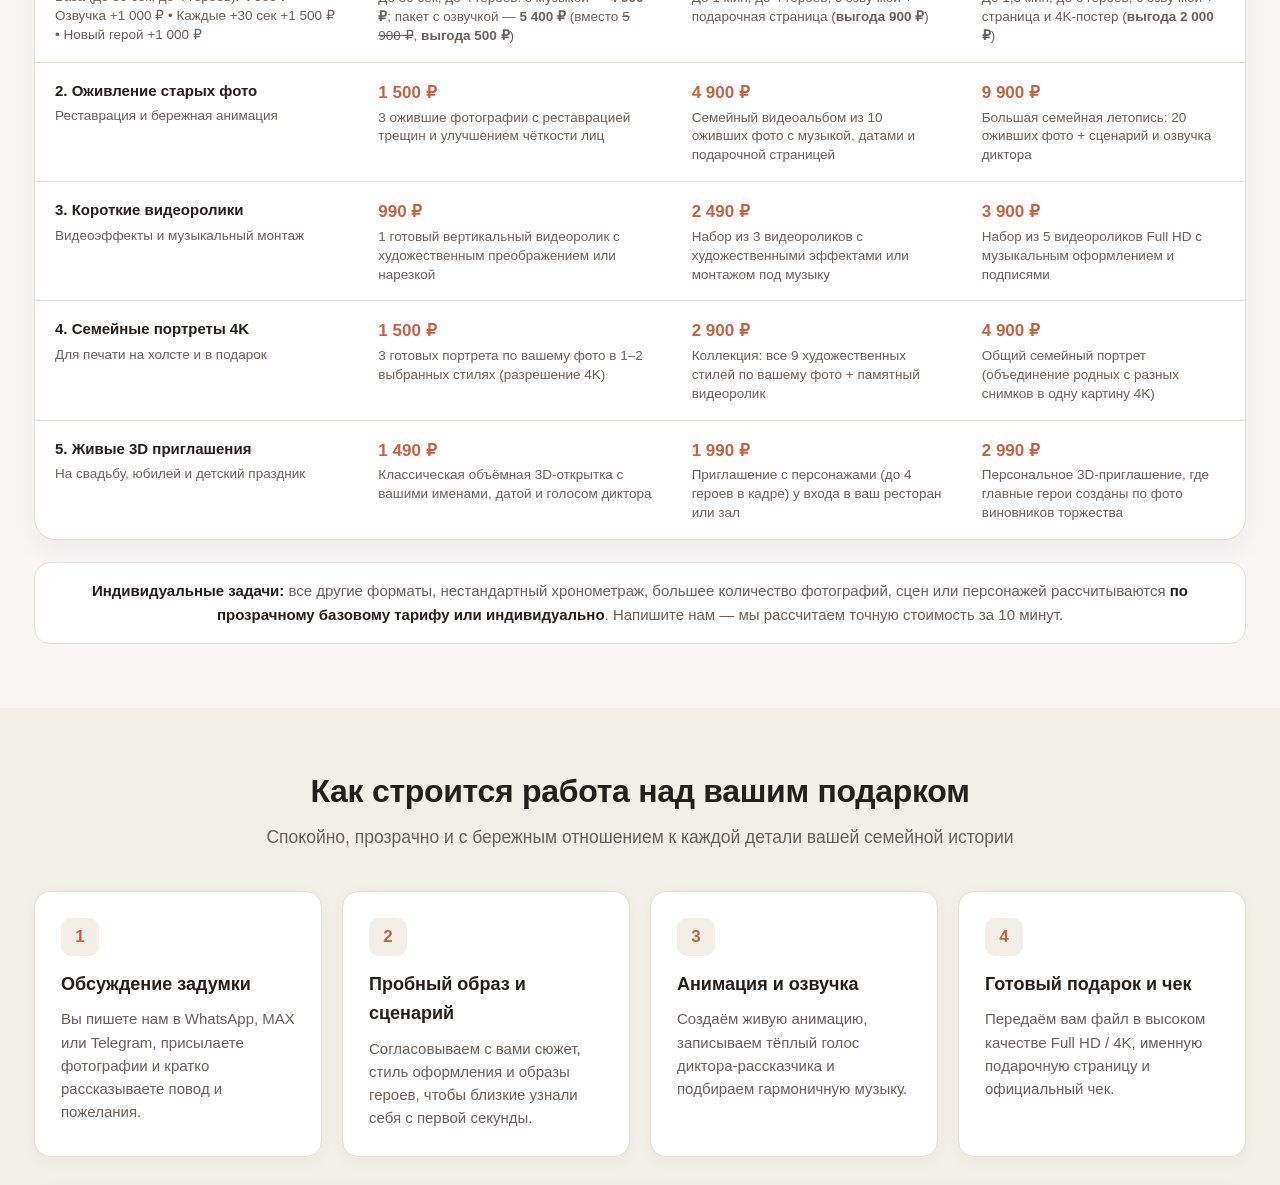
==== commit 37c15831: "Add Love Story service, Wedding Blockbuster 16:9, Vladivostok travel film, and 5-slide auto swipe ba" ====
--- a/index.html
+++ b/index.html
@@ -390,31 +390,46 @@
     .seasonal-mom-section {
       padding: 18px 0 4px;
     }
-    .seasonal-mom-banner {
-      display: block;
+    .top-banner-slider {
       position: relative;
       border-radius: 24px;
       overflow: hidden;
       box-shadow: 0 14px 36px rgba(44, 26, 16, 0.16);
       border: 1px solid rgba(217, 102, 58, 0.32);
-      transition: transform 0.22s ease, box-shadow 0.22s ease;
+      background: #23140D;
+      user-select: none;
+      -webkit-user-select: none;
+      touch-action: pan-y;
+      cursor: grab;
+    }
+    .top-banner-slider:active {
+      cursor: grabbing;
+    }
+    .top-banner-track {
+      display: flex;
+      width: 100%;
+      transition: transform 0.52s cubic-bezier(0.22, 1, 0.36, 1);
+      will-change: transform;
+    }
+    .top-banner-slide {
+      flex: 0 0 100%;
+      width: 100%;
+      display: block;
       text-decoration: none;
-      background: #23140D;
-    }
-    .seasonal-mom-banner:hover {
-      transform: translateY(-3px);
-      box-shadow: 0 18px 44px rgba(44, 26, 16, 0.24);
-    }
-    .seasonal-mom-banner img {
+      position: relative;
+    }
+    .top-banner-slide img {
       width: 100%;
       height: auto;
       display: block;
+      pointer-events: none;
+      -webkit-user-drag: none;
     }
     @media (max-width: 768px) {
       .seasonal-mom-section {
         padding: 12px 0 2px;
       }
-      .seasonal-mom-banner {
+      .top-banner-slider {
         border-radius: 18px;
       }
     }
@@ -435,6 +450,7 @@
       <nav class="nav-links">
         <a href="/" class="active">Главная</a>
         <a href="/cartoon">1. Мультфильмы</a>
+        <a href="/love-story" style="color: var(--accent-warm); font-weight: 700;">❤️ 1.1. Love Story</a>
         <a href="/photo-alive">2. Оживление фото</a>
         <a href="/video-edit">3. Видеоролики</a>
         <a href="/photoshoot">4. Портреты по фото</a>
@@ -463,15 +479,48 @@
     </div>
   </header>
 
-  <!-- СЕЗОННОЕ ПРЕДЛОЖЕНИЕ КО ДНЮ МАТЕРИ (ВЕДЁТ НА СКРЫТУЮ СТРАНИЦУ /mothers-day) -->
+  <!-- АВТОПЕРЕКЛЮЧАЕМЫЙ СВАЙП-СЛАЙДЕР ГЛАВНЫХ БАННЕРОВ (5.5 СЕК + СВАЙП БЕЗ КНОПОК) -->
   <section class="seasonal-mom-section">
     <div class="container">
-      <a href="/mothers-day" class="seasonal-mom-banner" title="Специальное предложение ко Дню матери — Узнать больше">
-        <picture>
-          <source media="(max-width: 768px)" srcset="mothers_day_banner_mobile.jpg" />
-          <img src="mothers_day_banner_desktop.jpg" alt="Подарите маме видео, от которого навернутся слёзы счастья — Ко Дню матери 29 ноября. Узнать больше" />
-        </picture>
-      </a>
+      <div class="top-banner-slider" id="topBannerSlider">
+        <div class="top-banner-track" id="topBannerTrack">
+          <!-- СЛАЙД 1: ДЕНЬ МАТЕРИ -->
+          <a href="/mothers-day" class="top-banner-slide" title="Подарок ко Дню матери 29 ноября — Перейти в раздел">
+            <picture>
+              <source media="(max-width: 768px)" srcset="mothers_day_banner_mobile.jpg" />
+              <img src="mothers_day_banner_desktop.jpg" alt="Подарите маме видео, от которого навернутся слёзы счастья — Ко Дню матери 29 ноября" />
+            </picture>
+          </a>
+          <!-- СЛАЙД 2: LOVE STORY ПО ФОТО -->
+          <a href="/love-story" class="top-banner-slide" title="Мультфильм про историю вашей любви (Love Story по фото) — Перейти в раздел">
+            <picture>
+              <source media="(max-width: 768px)" srcset="love_story_banner_mobile.jpg" />
+              <img src="love_story_banner_desktop.jpg" alt="Мультфильм о вашей паре и любви по фото, от которого мурашки — Love Story" />
+            </picture>
+          </a>
+          <!-- СЛАЙД 3: МУЛЬТФИЛЬМ ПО ВАШЕМУ ПУТЕШЕСТВИЮ (ВЛАДИВОСТОК) -->
+          <a href="/cartoon#travel-movie" class="top-banner-slide" title="Мультфильм по вашему путешествию и отпуску — Смотреть пример про Владивосток">
+            <picture>
+              <source media="(max-width: 768px)" srcset="travel_banner_mobile.jpg" />
+              <img src="travel_banner_desktop.jpg" alt="Мультфильм по вашему путешествию и ярким приключениям по фото" />
+            </picture>
+          </a>
+          <!-- СЛАЙД 4: ПЕРСОНАЛЬНЫЙ МУЛЬТФИЛЬМ НА ЛЮБУЮ ТЕМУ -->
+          <a href="/cartoon#cartoon-themes" class="top-banner-slide" title="Персональный мультфильм на любую тему по вашим фото — Перейти в раздел">
+            <picture>
+              <source media="(max-width: 768px)" srcset="cartoon_banner_mobile.jpg" />
+              <img src="cartoon_banner_desktop.jpg" alt="Персональный фильм на любую тему по вашим фотографиям: биография, свадьба, юбилей" />
+            </picture>
+          </a>
+          <!-- СЛАЙД 5: БЕРЕЖНОЕ ОЖИВЛЕНИЕ СТАРЫХ ФОТО -->
+          <a href="/photo-alive" class="top-banner-slide" title="Бережное оживление и реставрация старых фотографий — Перейти в раздел">
+            <picture>
+              <source media="(max-width: 768px)" srcset="photo_alive_banner_mobile.jpg" />
+              <img src="photo_alive_banner_desktop.jpg" alt="Бережно оживим памятные снимки родителей и близких" />
+            </picture>
+          </a>
+        </div>
+      </div>
     </div>
   </section>
 
@@ -490,11 +539,15 @@
           <a href="#prices" class="btn btn-outline">Посмотреть все цены ↓</a>
         </div>
 
-        <!-- 5 НАПРАВЛЕНИЙ -->
+        <!-- 5 НАПРАВЛЕНИЙ + ВЫДЕЛЕННОЕ ОТВЕТВЛЕНИЕ 1.1 LOVE STORY -->
         <div class="quick-nav-strip">
           <a href="/cartoon" class="quick-nav-tile">
-            <strong>1. Мультфильмы</strong>
-            <span>По вашей истории • от 4 900 ₽ →</span>
+            <strong>1. Мультфильмы на любую тему</strong>
+            <span>Биография, свадьба, поездка • от 4 900 ₽ →</span>
+          </a>
+          <a href="/love-story" class="quick-nav-tile" style="background: linear-gradient(135deg, #FFF6EE 0%, #FDE8D7 100%); border: 1.5px solid var(--accent-warm); box-shadow: 0 6px 18px rgba(217, 102, 58, 0.14);">
+            <strong style="color: #B8421B;">❤️ 1.1. Love Story по фото</strong>
+            <span style="color: #2C1814;">Для пар и на свадьбу • от 4 900 ₽ →</span>
           </a>
           <a href="/photo-alive" class="quick-nav-tile">
             <strong>2. Оживление фото</strong>
@@ -515,14 +568,16 @@
         </div>
       </div>
 
-      <!-- ПЛЕЕР С ПЕРЕКЛЮЧАТЕЛЕМ 5 НАПРАВЛЕНИЙ -->
+      <!-- ПЛЕЕР С ПЕРЕКЛЮЧАТЕЛЕМ НАПРАВЛЕНИЙ -->
       <div>
         <div class="hero-switch-bar">
-          <button type="button" class="hero-switch-btn active" onclick="switchHeroShowcase(0, this)">1. Мультфильм</button>
-          <button type="button" class="hero-switch-btn" onclick="switchHeroShowcase(1, this)">2. Оживление фото</button>
-          <button type="button" class="hero-switch-btn" onclick="switchHeroShowcase(2, this)">3. Семейный портрет</button>
-          <button type="button" class="hero-switch-btn" onclick="switchHeroShowcase(3, this)">4. Видеоролики</button>
-          <button type="button" class="hero-switch-btn" onclick="switchHeroShowcase(4, this)">5. Приглашения</button>
+          <button type="button" class="hero-switch-btn active" onclick="switchHeroShowcase(0, this)">1. Мультфильм (Юбилей)</button>
+          <button type="button" class="hero-switch-btn" style="border-color: var(--accent-warm); color: #B8421B; font-weight: 700;" onclick="switchHeroShowcase(1, this)">❤️ 1.1. Love Story</button>
+          <button type="button" class="hero-switch-btn" style="border-color: var(--accent-warm); color: #B8421B; font-weight: 700;" onclick="switchHeroShowcase(2, this)">✈️ 1.2. Путешествие</button>
+          <button type="button" class="hero-switch-btn" onclick="switchHeroShowcase(3, this)">2. Оживление фото</button>
+          <button type="button" class="hero-switch-btn" onclick="switchHeroShowcase(4, this)">3. Семейный портрет</button>
+          <button type="button" class="hero-switch-btn" onclick="switchHeroShowcase(5, this)">4. Видеоролики</button>
+          <button type="button" class="hero-switch-btn" onclick="switchHeroShowcase(6, this)">5. Приглашения</button>
         </div>
 
         <div class="video-showcase-card">
@@ -607,6 +662,143 @@
     </div>
   </section>
 
+  <!-- 2.5. НАПРАВЛЕНИЕ №1: МУЛЬТФИЛЬМЫ ПО ВАШИМ ФОТО НА ЛЮБУЮ ТЕМУ (LOVE STORY, СВАДЬБА, ПУТЕШЕСТВИЕ, БИОГРАФИЯ) -->
+  <section class="section" id="love-story-showcase" style="background: linear-gradient(180deg, #FFF8F2 0%, #FDF1E6 100%); border-top: 1px solid rgba(217, 102, 58, 0.22); border-bottom: 1px solid rgba(217, 102, 58, 0.22);">
+    <div class="container">
+      <div class="section-header" id="cartoon-themes" style="margin-bottom: 22px;">
+        <span class="pill-tag" style="background: #2C1814; color: #FFD99B;">🎬 Направление №1 • Мультфильмы по вашим фото на любую тему</span>
+        <h2>Создаём мультфильмы на любую тему: любовь, свадьба, путешествие или биография</h2>
+        <p>Вы присылаете обычные фотографии с телефона и коротко делитесь воспоминаниями — мы превращаем их в персональный фильм с портретным сходством и бесплатным пробным кадром до заказа</p>
+      </div>
+
+      <!-- ПЛАШКИ ТЕМ МУЛЬТФИЛЬМОВ -->
+      <div style="display: grid; grid-template-columns: repeat(auto-fit, minmax(210px, 1fr)); gap: 12px; margin-bottom: 26px;">
+        <a href="/love-story" style="background: #FFFFFF; border: 1.5px solid var(--accent-warm); border-radius: 16px; padding: 14px 16px; text-decoration: none; color: var(--text-main); box-shadow: var(--shadow-sm);">
+          <strong style="display: block; font-size: 15px; color: #B8421B; margin-bottom: 4px;">❤️ 1.1. Любовная история (Love Story)</strong>
+          <span style="font-size: 13px; color: var(--text-muted);">Знакомство пары, свидания, юмор и чувства в 4 стилях (16:9 и 9:16)</span>
+        </a>
+        <a href="/love-story" style="background: #FFFFFF; border: 1px solid var(--border-soft); border-radius: 16px; padding: 14px 16px; text-decoration: none; color: var(--text-main); box-shadow: var(--shadow-sm);">
+          <strong style="display: block; font-size: 15px; margin-bottom: 4px;">💍 Мультфильм к свадьбе</strong>
+          <span style="font-size: 13px; color: var(--text-muted);">История жениха и невесты для показа гостям на экране в банкетном зале</span>
+        </a>
+        <a href="#travel-movie" style="background: #FFFFFF; border: 1.5px solid var(--accent-warm); border-radius: 16px; padding: 14px 16px; text-decoration: none; color: var(--text-main); box-shadow: var(--shadow-sm);">
+          <strong style="display: block; font-size: 15px; color: #B8421B; margin-bottom: 4px;">✈️ 1.2. По вашему путешествию</strong>
+          <span style="font-size: 13px; color: var(--text-muted);">Приключенческий фильм по фото из вашего отпуска (пример: Владивосток)</span>
+        </a>
+        <a href="/cartoon" style="background: #FFFFFF; border: 1px solid var(--border-soft); border-radius: 16px; padding: 14px 16px; text-decoration: none; color: var(--text-main); box-shadow: var(--shadow-sm);">
+          <strong style="display: block; font-size: 15px; margin-bottom: 4px;">🎂 Биография и Юбилей</strong>
+          <span style="font-size: 13px; color: var(--text-muted);">От детства и юности до семьи, друзей, карьеры и праздничного торта</span>
+        </a>
+        <a href="/mothers-day" style="background: #FFFFFF; border: 1px solid var(--border-soft); border-radius: 16px; padding: 14px 16px; text-decoration: none; color: var(--text-main); box-shadow: var(--shadow-sm);">
+          <strong style="display: block; font-size: 15px; margin-bottom: 4px;">💐 Фильм для мамы и близких</strong>
+          <span style="font-size: 13px; color: var(--text-muted);">Трогательная благодарность родителям со всей семьёй в кадре</span>
+        </a>
+      </div>
+
+      <!-- ДВА ГОРИЗОНТАЛЬНЫХ БЛОКБАСТЕРА 16:9: LOVE STORY / СВАДЬБА И ПУТЕШЕСТВИЕ ВО ВЛАДИВОСТОК -->
+      <div id="travel-movie" style="display: grid; grid-template-columns: repeat(auto-fit, minmax(320px, 1fr)); gap: 22px; margin-bottom: 26px;">
+        <!-- КАРТОЧКА 1: LOVE STORY И МУЛЬТФИЛЬМ К СВАДЬБЕ 16:9 -->
+        <div style="background: #FFFFFF; border: 2px solid var(--accent-warm); border-radius: 24px; padding: 20px; box-shadow: 0 12px 32px rgba(44, 26, 16, 0.09); display: flex; flex-direction: column; justify-content: space-between;">
+          <div>
+            <div style="border-radius: 16px; overflow: hidden; background: #181412; border: 1px solid var(--border-soft); margin-bottom: 14px;">
+              <video controls playsinline preload="metadata" poster="media/love_stories/00_horizontal_poster_16x9.jpg" style="width: 100%; aspect-ratio: 16 / 9; display: block; object-fit: cover;">
+                <source src="media/love_stories/00_horizontal_love_story_16x9.mp4" type="video/mp4" />
+              </video>
+            </div>
+            <span class="mini-phone-tag" style="background: #2C1814; color: #FFD99B; margin-bottom: 8px;">❤️ Направление 1.1 • Свадебный блокбастер и Love Story (16:9)</span>
+            <h3 style="font-size: 20px; margin-bottom: 8px; line-height: 1.28;">Мультфильм про историю вашей любви или к свадьбе на большой экран</h3>
+            <p style="font-size: 14.5px; color: var(--text-muted); line-height: 1.5; margin-bottom: 14px;">
+              Широкоэкранный фильм по вашим фотографиям с озвучкой: от романтики первого свидания до драйвового приключения жениха и невесты для показа на банкете!
+            </p>
+          </div>
+          <div style="display: flex; gap: 10px; flex-wrap: wrap;">
+            <button class="btn btn-primary btn-sm" onclick="openOrderModal('Мультфильм Love Story (Направление 1.1)', 'Горизонтальный фильм 16:9 + бесплатный пробный кадр')">🎁 Пробный кадр бесплатно</button>
+            <a href="/love-story" class="btn btn-outline btn-sm">Все Love Story (от 4 900 ₽) →</a>
+          </div>
+        </div>
+
+        <!-- КАРТОЧКА 2: МУЛЬТФИЛЬМ ПО ПУТЕШЕСТВИЮ (ВЛАДИВОСТОК 16:9) -->
+        <div style="background: #FFFFFF; border: 2px solid var(--accent-warm); border-radius: 24px; padding: 20px; box-shadow: 0 12px 32px rgba(44, 26, 16, 0.09); display: flex; flex-direction: column; justify-content: space-between;">
+          <div>
+            <div style="border-radius: 16px; overflow: hidden; background: #181412; border: 1px solid var(--border-soft); margin-bottom: 14px;">
+              <video controls playsinline preload="metadata" poster="media/vladivostok_poster_16x9.jpg" style="width: 100%; aspect-ratio: 16 / 9; display: block; object-fit: cover;">
+                <source src="media/vladivostok_travel_16x9.mp4" type="video/mp4" />
+              </video>
+            </div>
+            <span class="mini-phone-tag" style="background: #2C1814; color: #FFD99B; margin-bottom: 8px;">✈️ Направление 1.2 • Мультфильм по вашему путешествию (16:9)</span>
+            <h3 style="font-size: 20px; margin-bottom: 8px; line-height: 1.28;">Пример: «Большое путешествие семьи во Владивосток» (полный фильм)</h3>
+            <p style="font-size: 14.5px; color: var(--text-muted); line-height: 1.5; margin-bottom: 14px;">
+              Превратили фотографии из семейного отпуска в яркий приключенческий 3D-мультфильм: Золотой мост, бухта Стеклянная, камчатский краб, пян-се и любимая музыка!
+            </p>
+          </div>
+          <div style="display: flex; gap: 10px; flex-wrap: wrap;">
+            <button class="btn btn-primary btn-sm" onclick="openOrderModal('Мультфильм по путешествию', 'Приключенческий фильм по фото из поездки + пробный кадр')">🎁 Заказать по вашей поездке</button>
+            <a href="/cartoon#travel-movie" class="btn btn-outline btn-sm">Все темы и цены →</a>
+          </div>
+        </div>
+      </div>
+
+      <!-- 4 ВЕРТИКАЛЬНЫХ ЧИСТЫХ МУЛЬТФИЛЬМА 9:16 -->
+      <div class="mini-phones-grid">
+        <div class="mini-phone-card" style="border-color: rgba(217, 102, 58, 0.28);">
+          <div>
+            <div class="mini-phone-video-wrap">
+              <video controls playsinline preload="metadata" poster="media/love_stories/01_poster.jpg">
+                <source src="media/love_stories/01_pixar_hook.mp4" type="video/mp4" />
+              </video>
+            </div>
+            <span class="mini-phone-tag" style="background: #FFF0E6; color: #B84722;">Стиль 1 • 3D Disney / Pixar</span>
+            <h4>«Скинула парню намёк» — Уютная история пары</h4>
+            <p>Знакомство в кофейне, прогулки под одним шарфом, уснула на 5-й минуте фильма и тёплое признание.</p>
+          </div>
+          <a href="/love-story" class="btn btn-primary btn-sm" style="width: 100%; justify-content: center;">Хочу в стиле Pixar →</a>
+        </div>
+
+        <div class="mini-phone-card" style="border-color: rgba(217, 102, 58, 0.28);">
+          <div>
+            <div class="mini-phone-video-wrap">
+              <video controls playsinline preload="metadata" poster="media/love_stories/02_poster.jpg">
+                <source src="media/love_stories/02_smith_comic.mp4" type="video/mp4" />
+              </video>
+            </div>
+            <span class="mini-phone-tag" style="background: #FFF0E6; color: #B84722;">Стиль 2 • Кино-Комикс 3D</span>
+            <h4>«Мистер и Миссис Смит» — Страсть и юмор</h4>
+            <p>Для пар с огоньком: битва подушками, танго на кухне, ночной кабриолет и примирение через 5 минут.</p>
+          </div>
+          <a href="/love-story" class="btn btn-primary btn-sm" style="width: 100%; justify-content: center;">Хочу такой сюжет →</a>
+        </div>
+
+        <div class="mini-phone-card" style="border-color: rgba(217, 102, 58, 0.28);">
+          <div>
+            <div class="mini-phone-video-wrap">
+              <video controls playsinline preload="metadata" poster="media/love_stories/03_poster.jpg">
+                <source src="media/love_stories/03_riviera_watercolor.mp4" type="video/mp4" />
+              </video>
+            </div>
+            <span class="mini-phone-tag" style="background: #FFF0E6; color: #B84722;">Стиль 3 • Акварельная Ривьера</span>
+            <h4>«Путешествие вдвоём» — Море, скутер и закат</h4>
+            <p>Поездки к морю, один чемодан на двоих, мятный ретро-скутер, брызги прибоя и ужин под гирляндами.</p>
+          </div>
+          <a href="/love-story" class="btn btn-primary btn-sm" style="width: 100%; justify-content: center;">Хочу в стиле Акварели →</a>
+        </div>
+
+        <div class="mini-phone-card" style="border-color: rgba(217, 102, 58, 0.28);">
+          <div>
+            <div class="mini-phone-video-wrap">
+              <video controls playsinline preload="metadata" poster="media/love_stories/04_poster.jpg">
+                <source src="media/love_stories/04_anime_rain.mp4" type="video/mp4" />
+              </video>
+            </div>
+            <span class="mini-phone-tag" style="background: #FFF0E6; color: #B84722;">Стиль 4 • Аниме Макото Синкая</span>
+            <h4>«Случайный взгляд под дождём» — Магия судьбы</h4>
+            <p>Неоновый дождь за окном кофейни, один прозрачный зонт на двоих и встреча, изменившая всю жизнь.</p>
+          </div>
+          <a href="/love-story" class="btn btn-primary btn-sm" style="width: 100%; justify-content: center;">Хочу в стиле Аниме →</a>
+        </div>
+      </div>
+    </div>
+  </section>
+
   <!-- 3. ЖИВЫЕ 3D ВИДЕО-ПРИГЛАШЕНИЯ И КОРОТКИЕ ВИДЕОРОЛИКИ -->
   <section class="section">
     <div class="container">
@@ -713,6 +905,10 @@
             <div class="service-num">Направление №1 • Портретное сходство</div>
             <h3>Персональный мультфильм про вашу семью или близких</h3>
             <p>Создаём индивидуальный анимационный фильм по реальной истории жизни (детство, юность, встреча с любовью, семья и друзья) или по любому сказочному сюжету с профессиональной озвучкой диктора.</p>
+            <div style="background: #FFF6EE; border: 1px solid rgba(217, 102, 58, 0.35); border-radius: 14px; padding: 11px 14px; margin-top: 10px; display: flex; justify-content: space-between; align-items: center; gap: 10px; flex-wrap: wrap;">
+              <span style="font-size: 13.5px; color: #2C1814;"><strong>❤️ Ответвление 1.1:</strong> Мультфильм Love Story для пар и на свадьбу (16:9 и 9:16)</span>
+              <a href="/love-story" style="font-size: 13.5px; font-weight: 700; color: #B8421B; text-decoration: underline;">Смотреть примеры Love Story →</a>
+            </div>
           </div>
           <div class="service-footer">
             <div class="price-tag">от 4 900 ₽ <small>Пакеты со скидкой до 2 000 ₽</small></div>
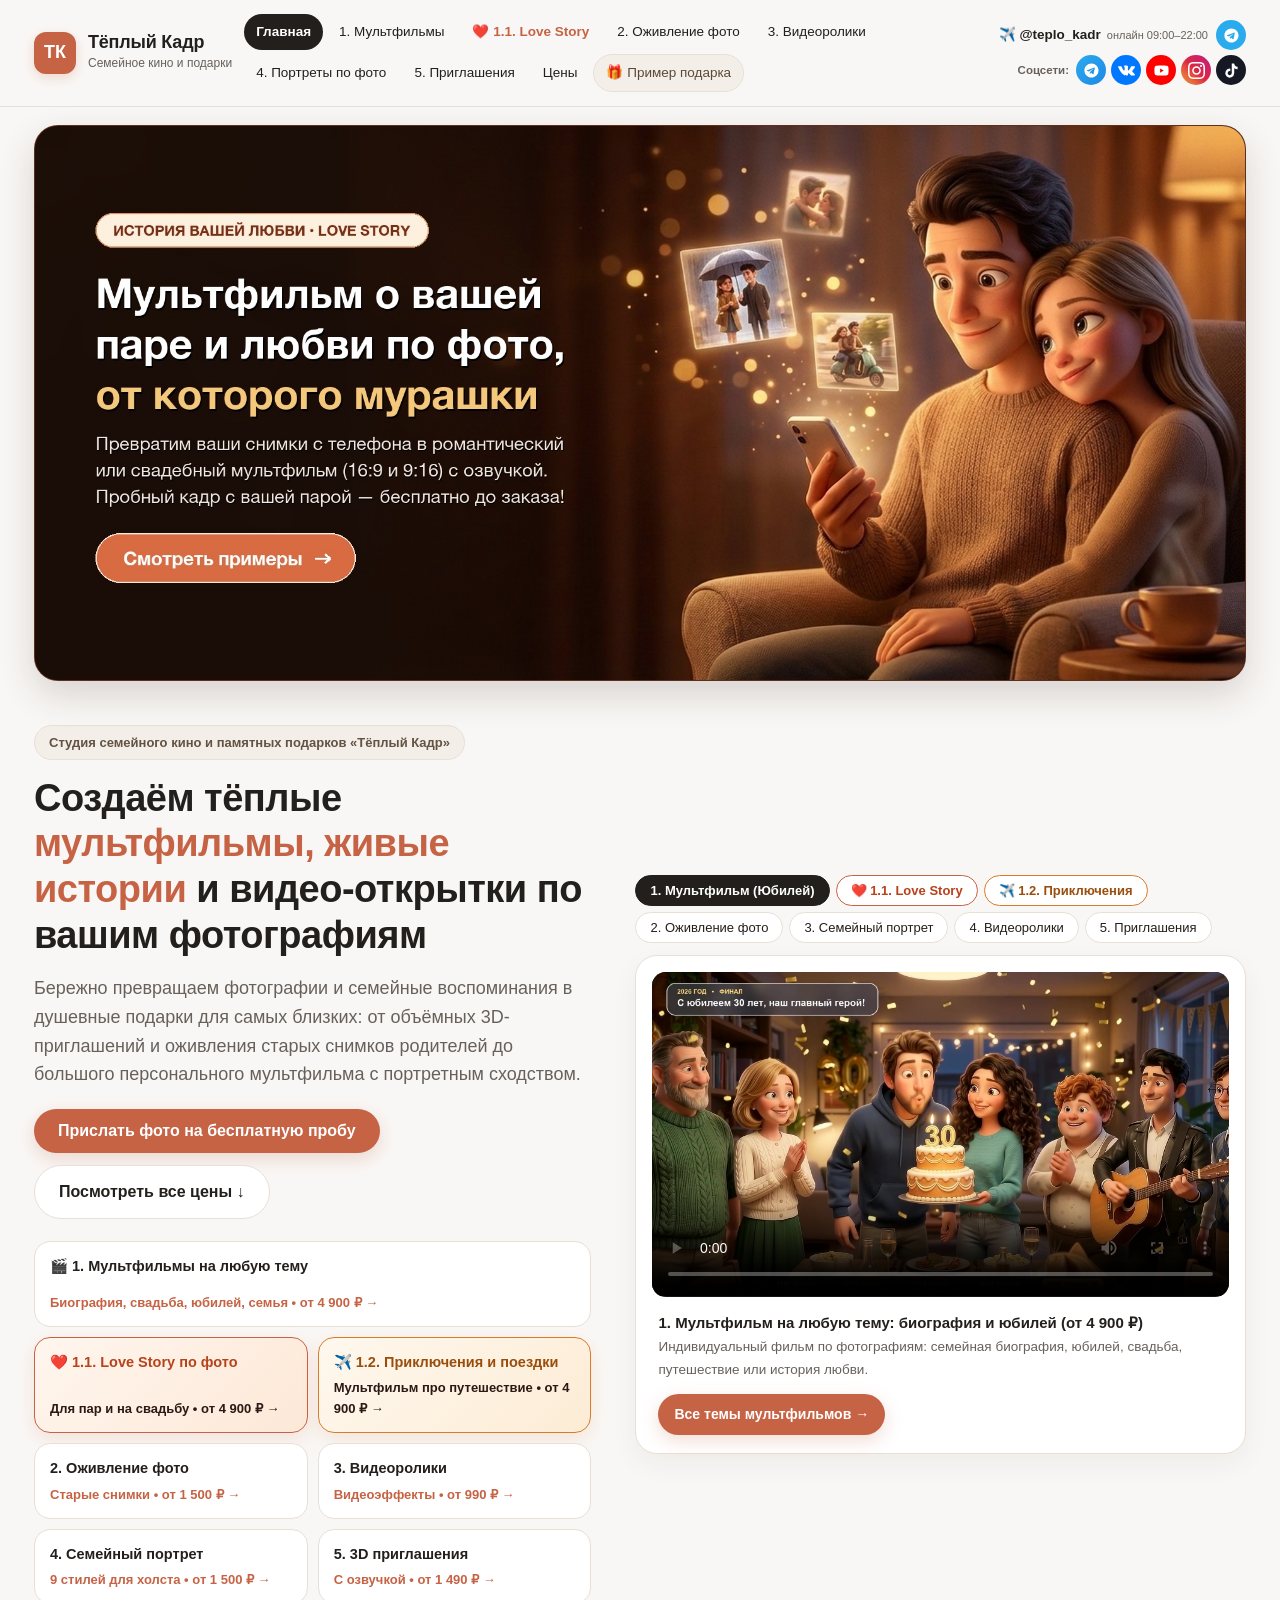
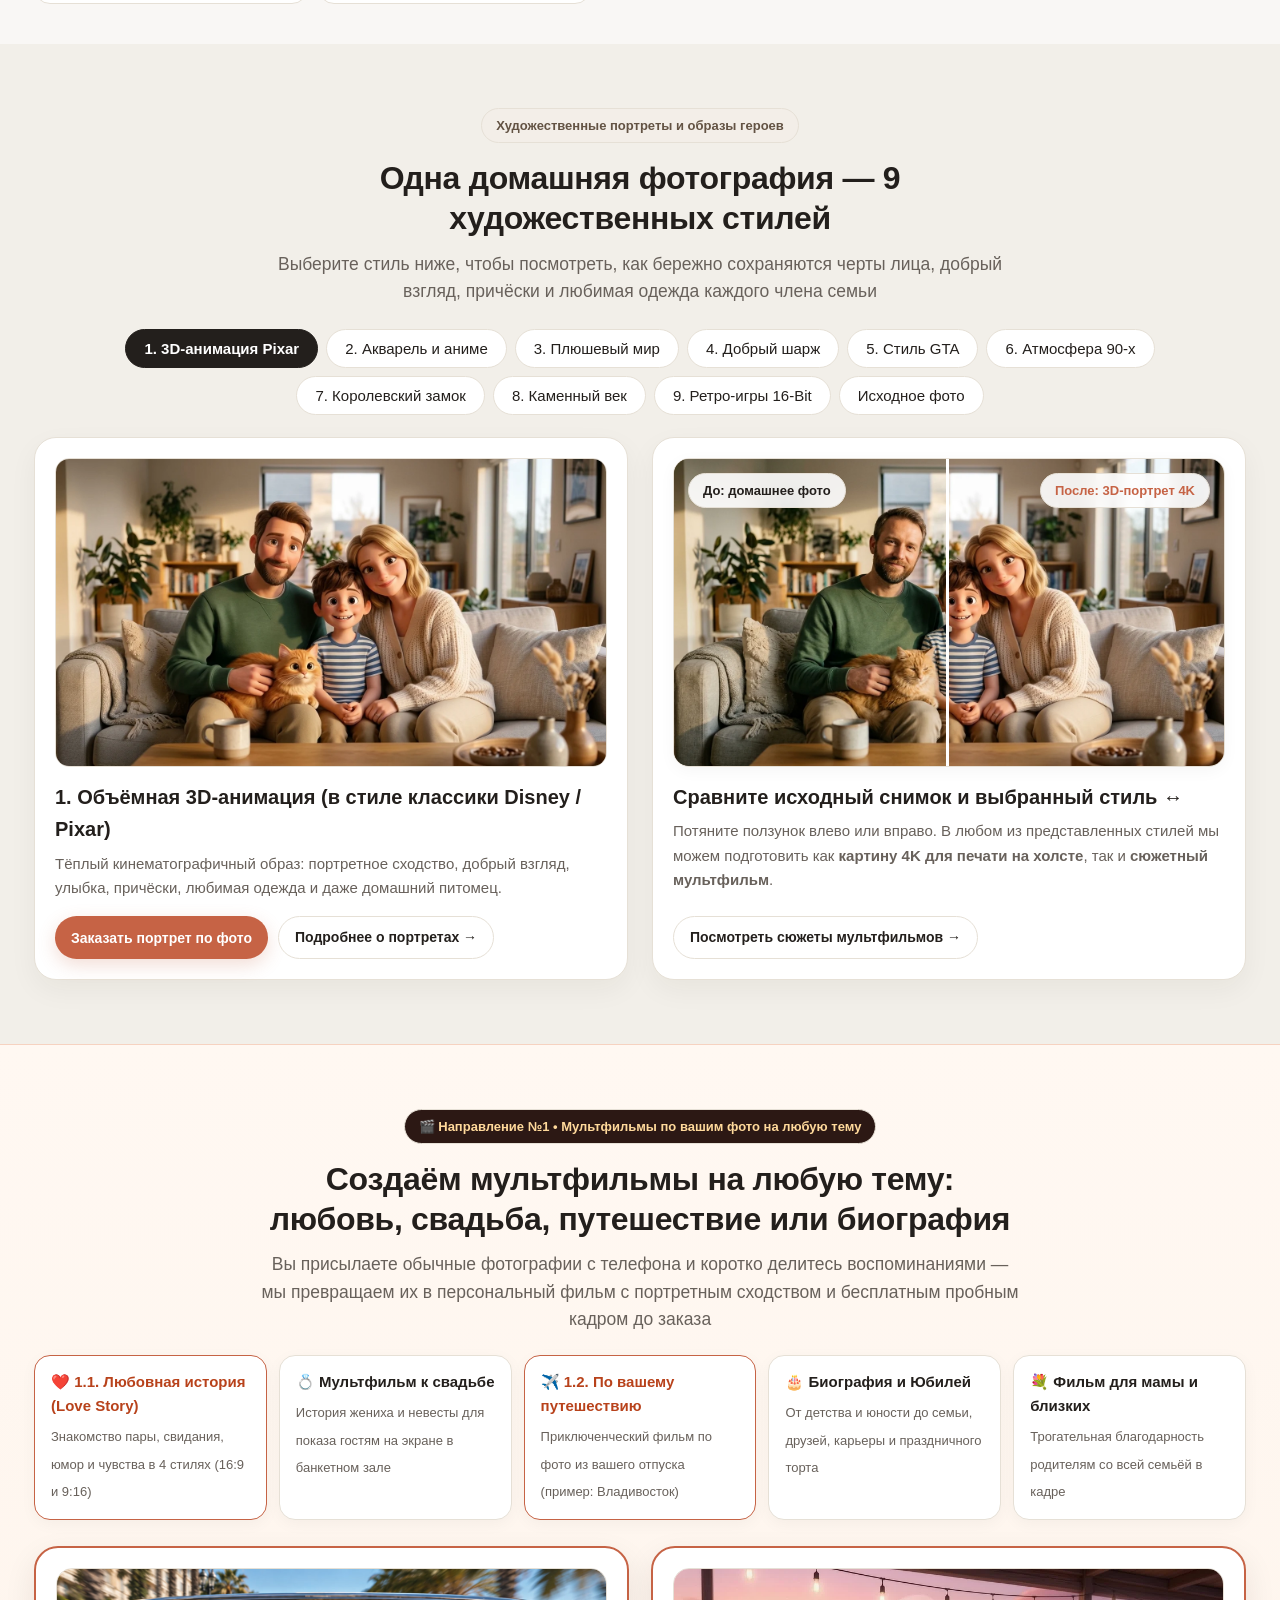
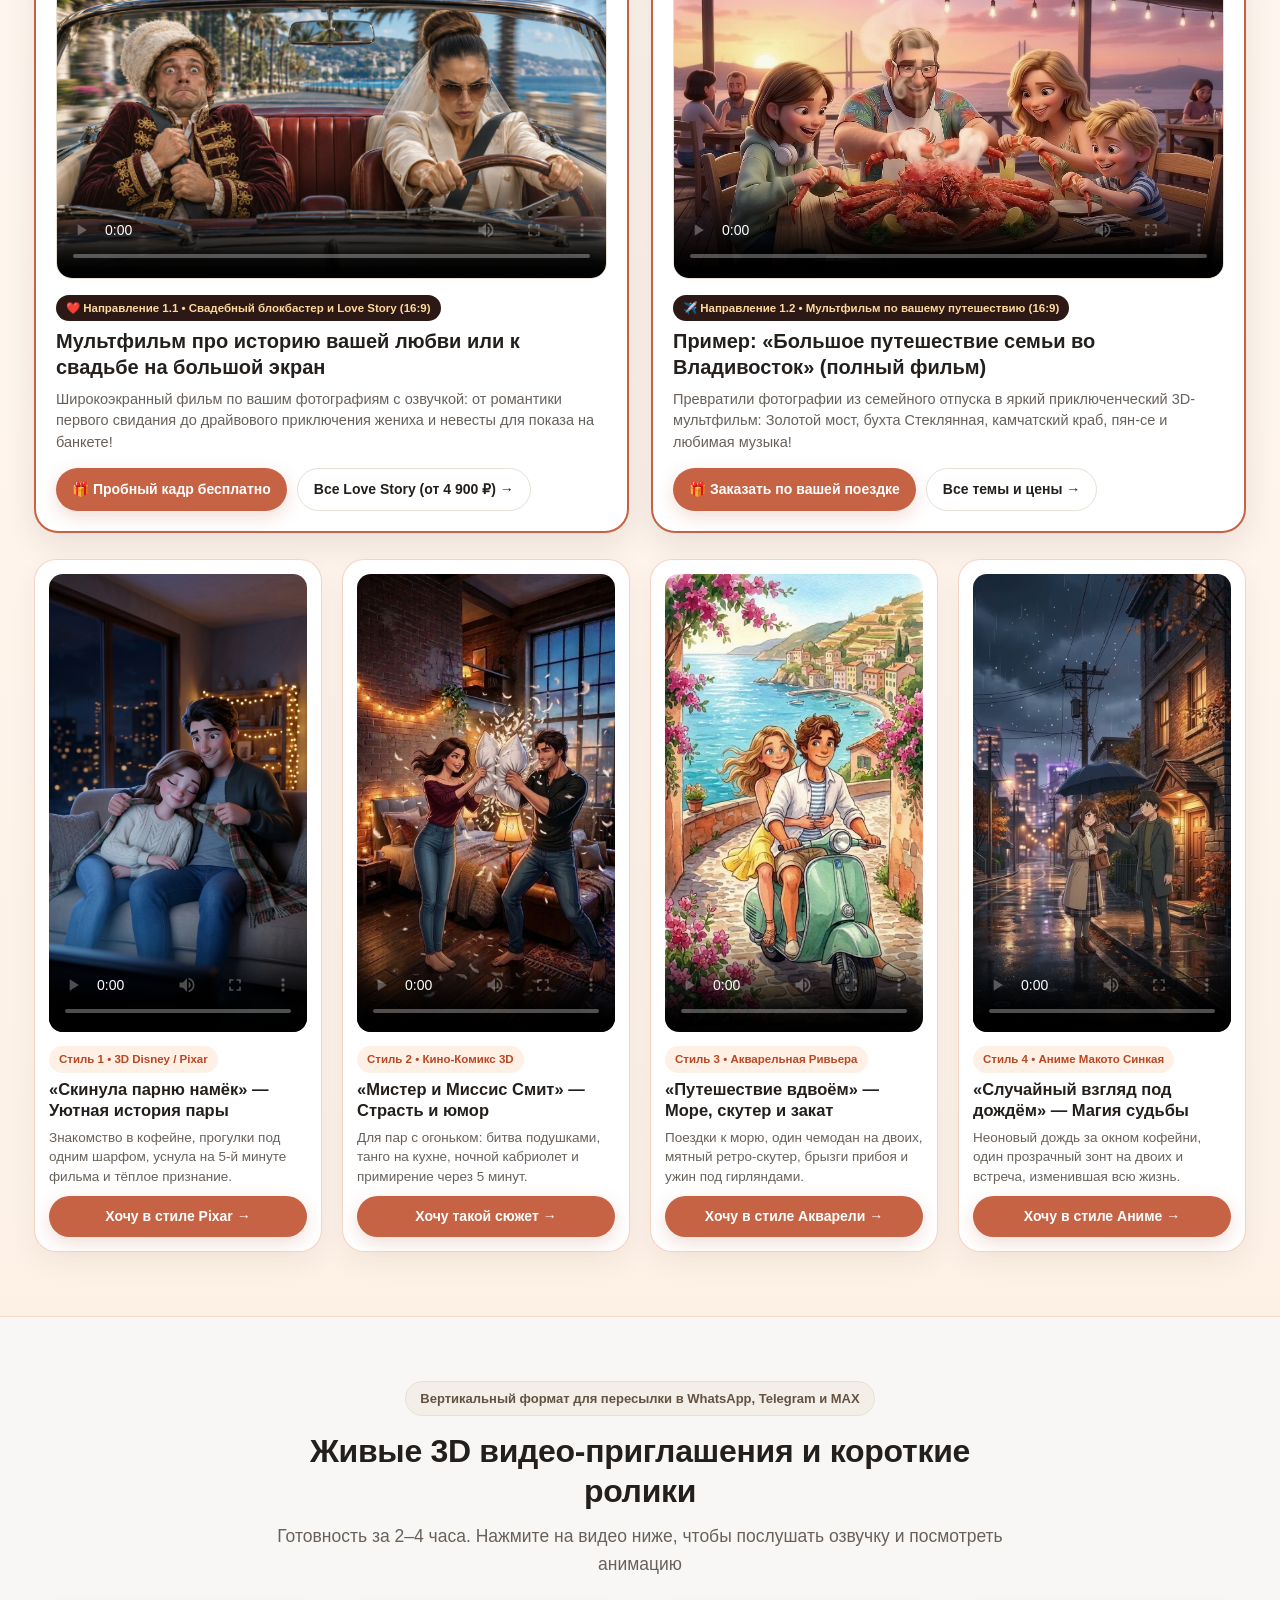
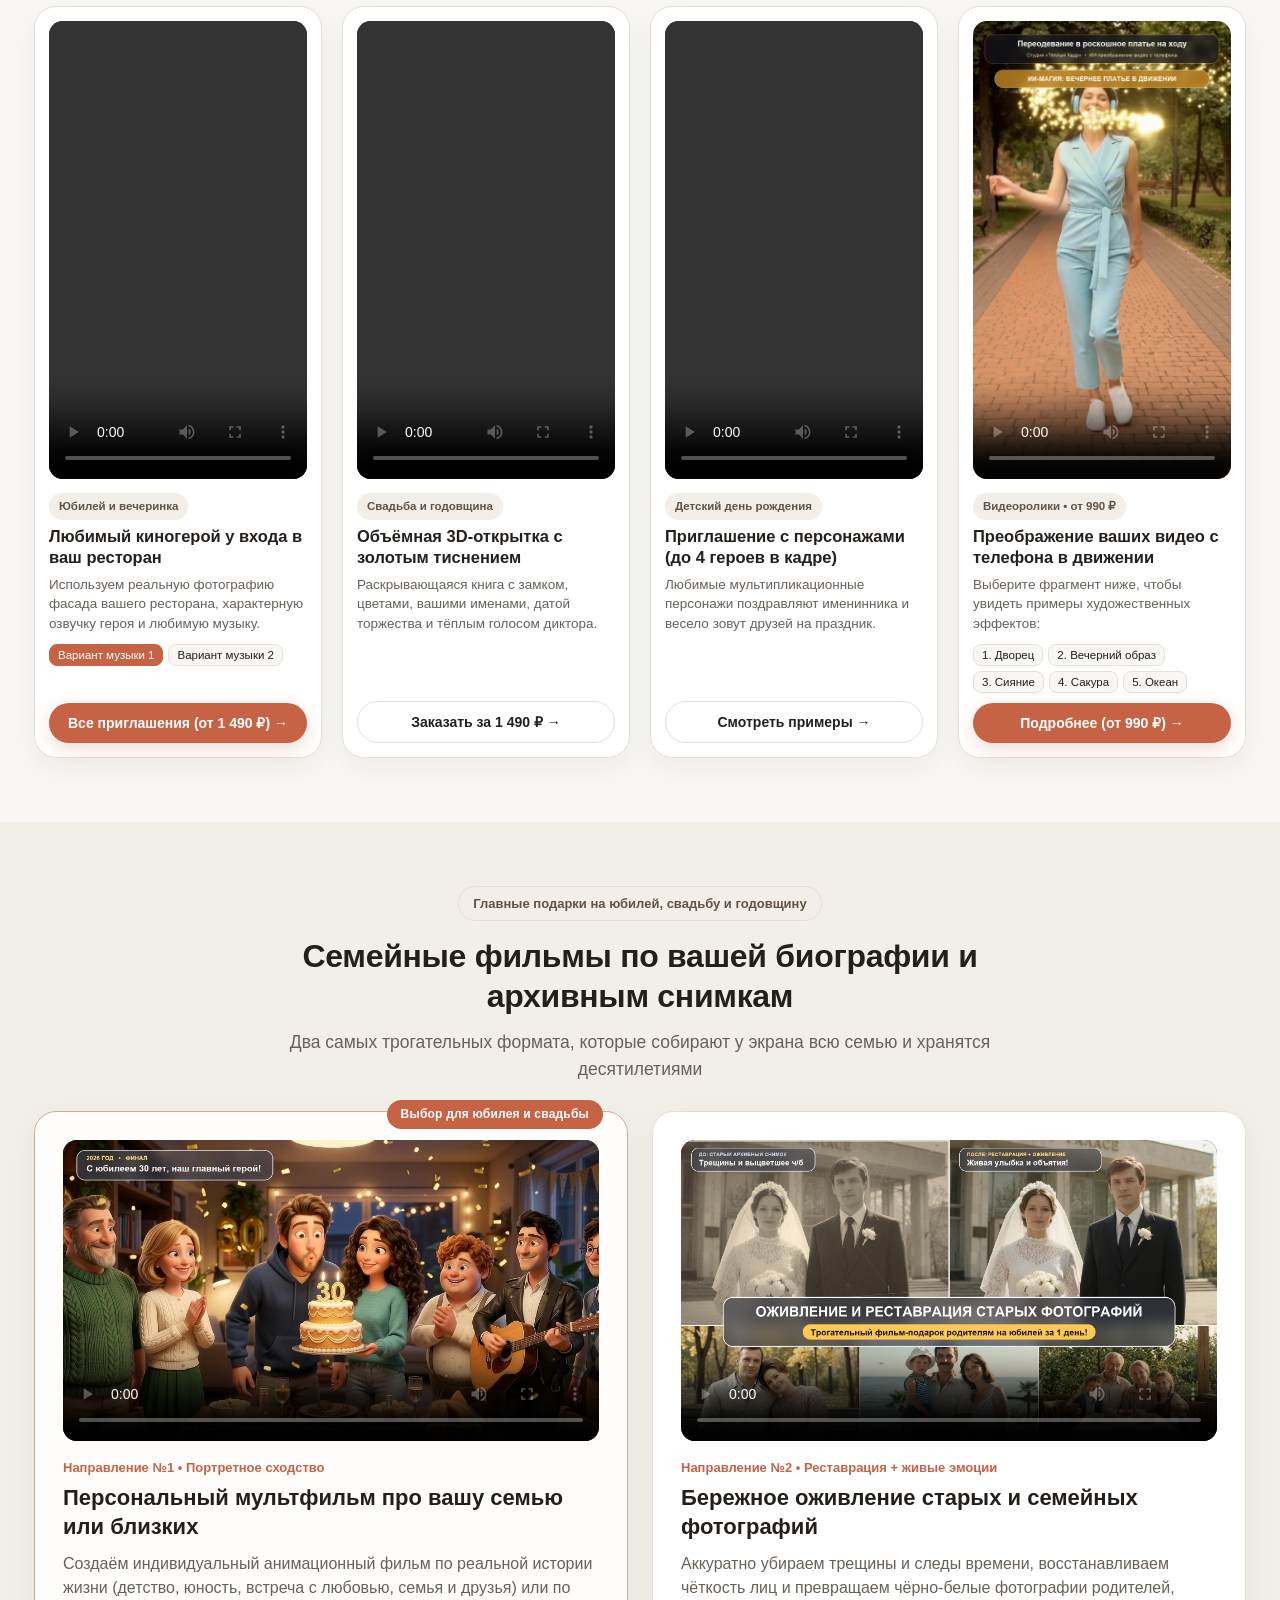
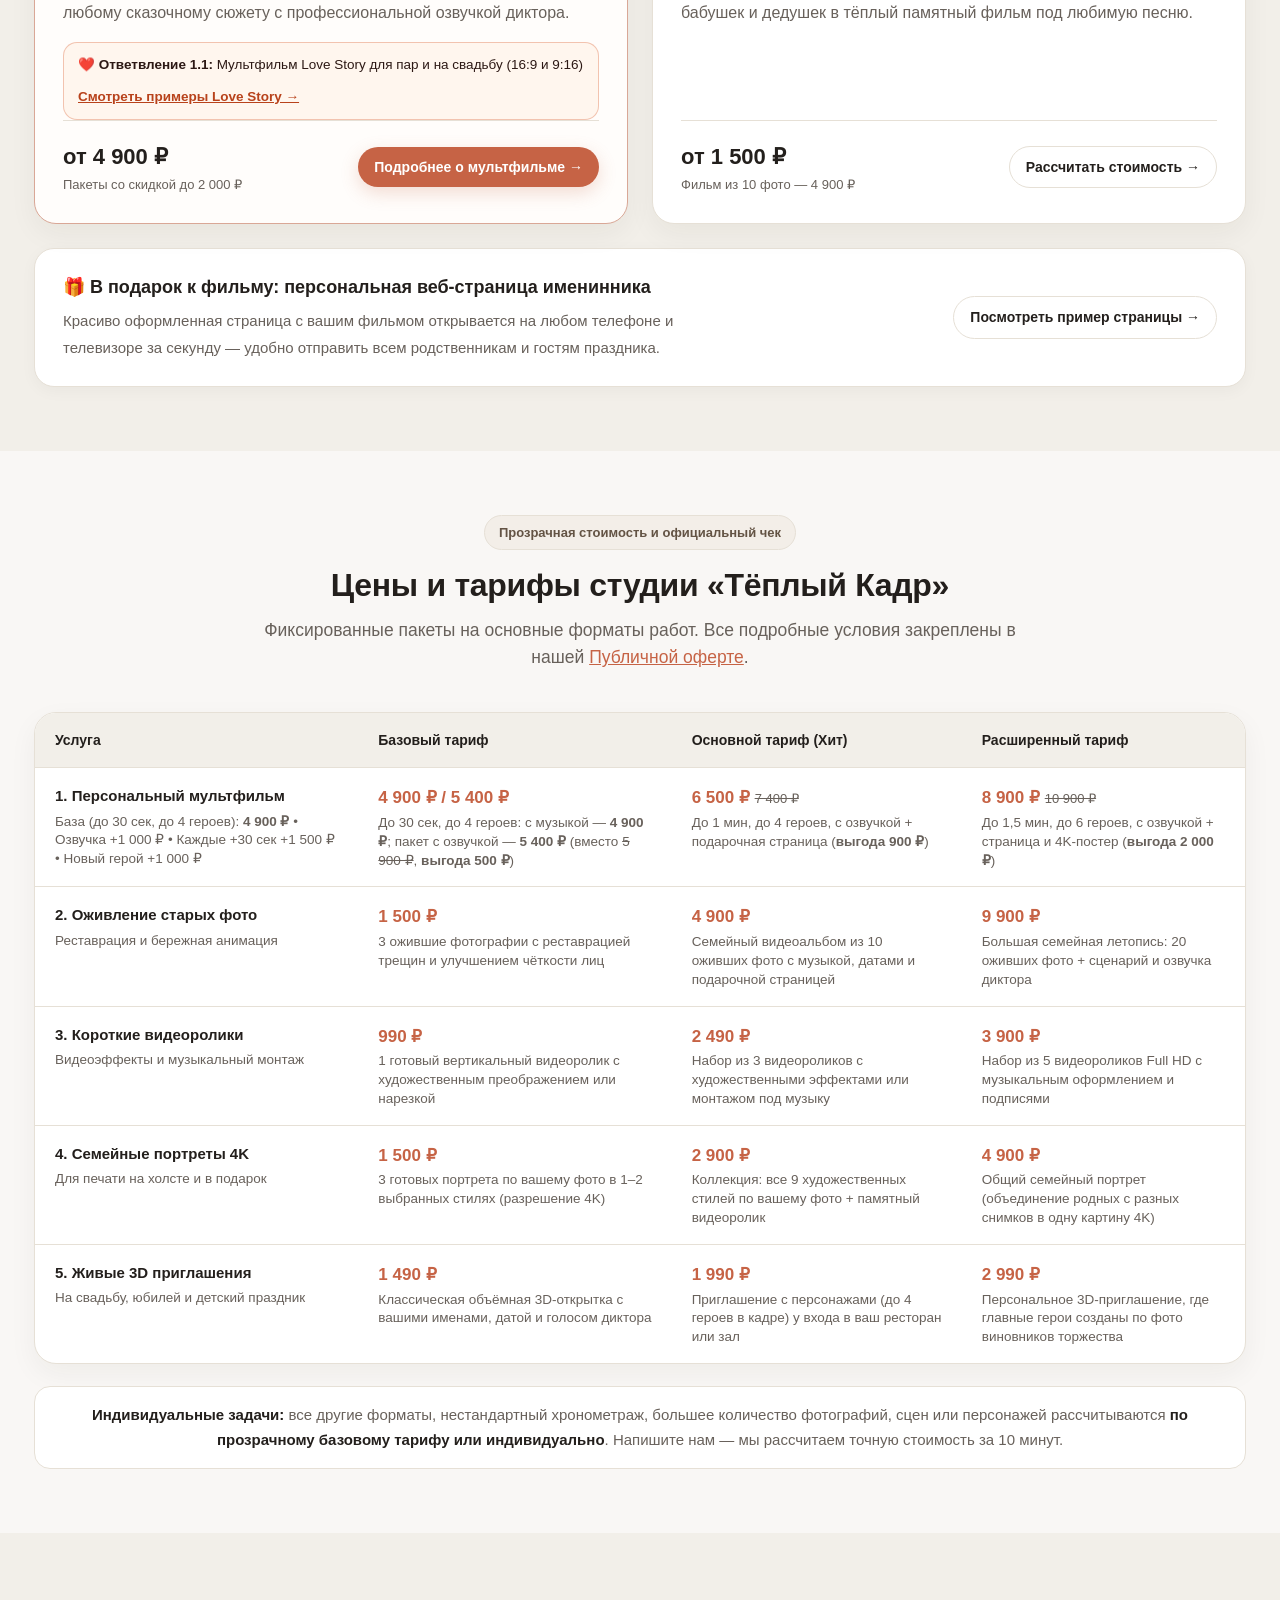
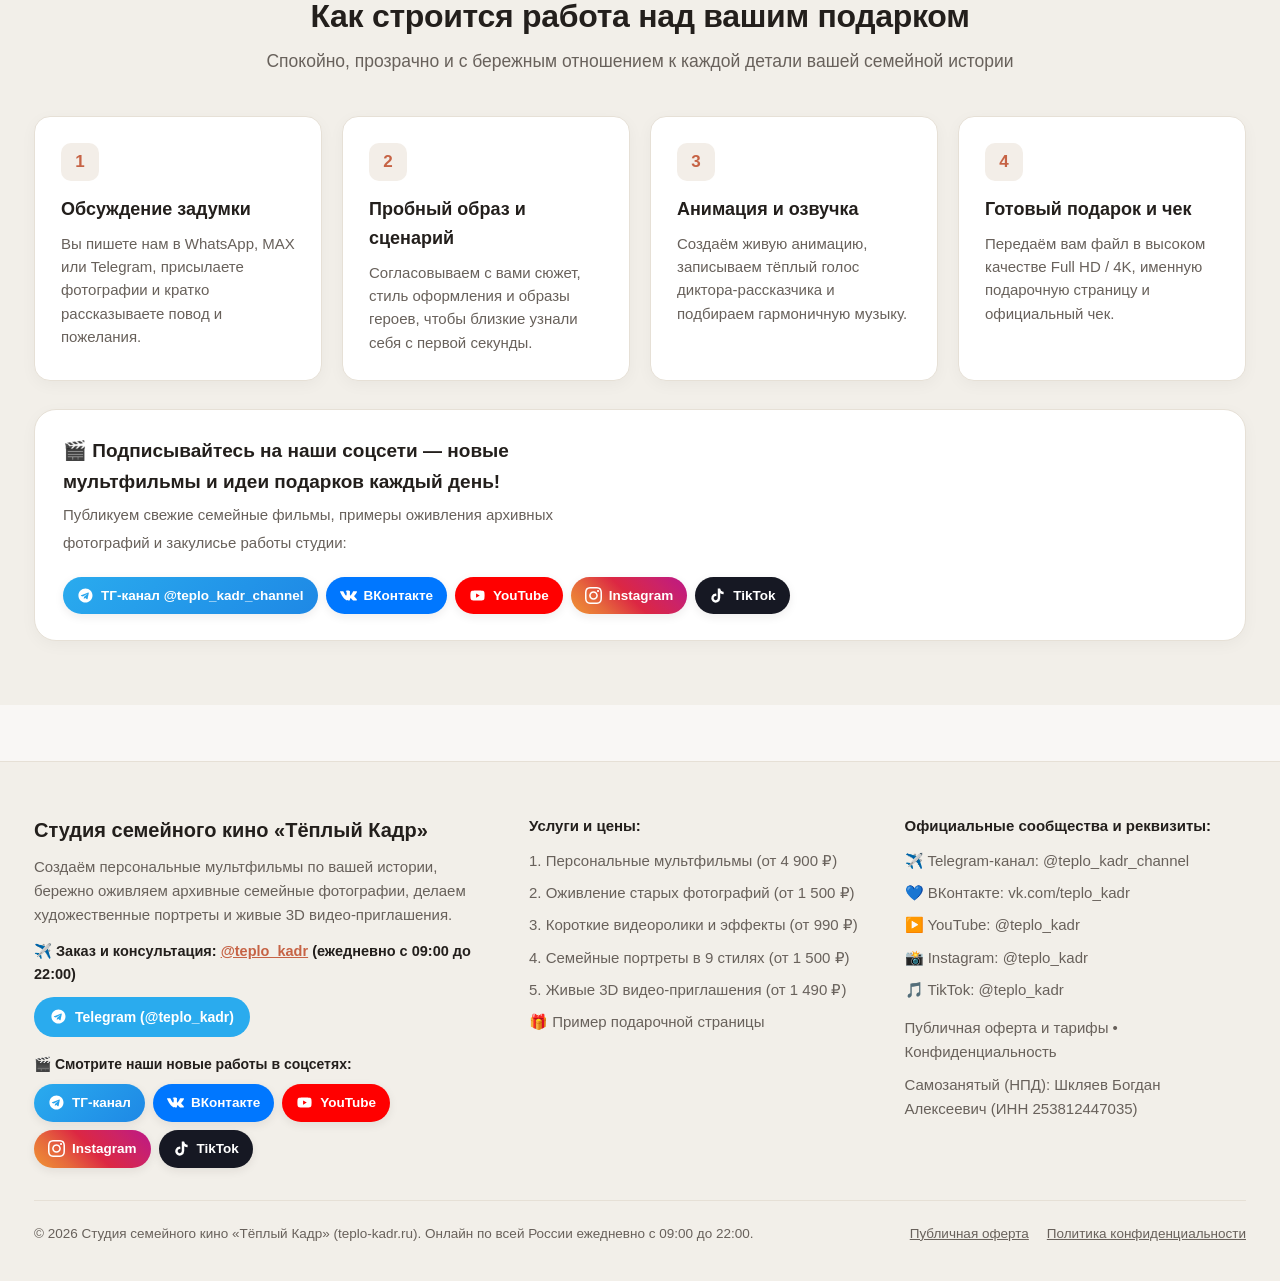
==== commit 05a898bf: "Add 1.2 Travel/Adventure tile on left hero, fix video CTA button text color, set banner timer to 4.2" ====
--- a/index.html
+++ b/index.html
@@ -135,7 +135,7 @@
   <link rel="icon" type="image/png" sizes="120x120" href="/favicon.png" />
   <link rel="icon" type="image/png" sizes="192x192" href="/favicon-192x192.png" />
   <link rel="apple-touch-icon" href="/favicon-192x192.png" />
-  <link rel="stylesheet" href="styles.css?v=10" />
+  <link rel="stylesheet" href="styles.css?v=11" />
   <style>
     .hero-switch-bar {
       display: flex;
@@ -539,15 +539,19 @@
           <a href="#prices" class="btn btn-outline">Посмотреть все цены ↓</a>
         </div>
 
-        <!-- 5 НАПРАВЛЕНИЙ + ВЫДЕЛЕННОЕ ОТВЕТВЛЕНИЕ 1.1 LOVE STORY -->
+        <!-- 5 НАПРАВЛЕНИЙ + ВЫДЕЛЕННЫЕ ОТВЕТВЛЕНИЯ 1.1 LOVE STORY И 1.2 ПРИКЛЮЧЕНИЯ -->
         <div class="quick-nav-strip">
-          <a href="/cartoon" class="quick-nav-tile">
-            <strong>1. Мультфильмы на любую тему</strong>
-            <span>Биография, свадьба, поездка • от 4 900 ₽ →</span>
+          <a href="/cartoon" class="quick-nav-tile" style="grid-column: 1 / -1; flex-direction: row; align-items: center; justify-content: space-between; gap: 10px; flex-wrap: wrap;">
+            <strong>🎬 1. Мультфильмы на любую тему</strong>
+            <span>Биография, свадьба, юбилей, семья • от 4 900 ₽ →</span>
           </a>
           <a href="/love-story" class="quick-nav-tile" style="background: linear-gradient(135deg, #FFF6EE 0%, #FDE8D7 100%); border: 1.5px solid var(--accent-warm); box-shadow: 0 6px 18px rgba(217, 102, 58, 0.14);">
             <strong style="color: #B8421B;">❤️ 1.1. Love Story по фото</strong>
             <span style="color: #2C1814;">Для пар и на свадьбу • от 4 900 ₽ →</span>
+          </a>
+          <a href="/cartoon#travel-movie" class="quick-nav-tile" style="background: linear-gradient(135deg, #FFF8EE 0%, #FCECD5 100%); border: 1.5px solid #D97B29; box-shadow: 0 6px 18px rgba(217, 123, 41, 0.14);">
+            <strong style="color: #9A4D0C;">✈️ 1.2. Приключения и поездки</strong>
+            <span style="color: #2C1814;">Мультфильм про путешествие • от 4 900 ₽ →</span>
           </a>
           <a href="/photo-alive" class="quick-nav-tile">
             <strong>2. Оживление фото</strong>
@@ -573,7 +577,7 @@
         <div class="hero-switch-bar">
           <button type="button" class="hero-switch-btn active" onclick="switchHeroShowcase(0, this)">1. Мультфильм (Юбилей)</button>
           <button type="button" class="hero-switch-btn" style="border-color: var(--accent-warm); color: #B8421B; font-weight: 700;" onclick="switchHeroShowcase(1, this)">❤️ 1.1. Love Story</button>
-          <button type="button" class="hero-switch-btn" style="border-color: var(--accent-warm); color: #B8421B; font-weight: 700;" onclick="switchHeroShowcase(2, this)">✈️ 1.2. Путешествие</button>
+          <button type="button" class="hero-switch-btn" style="border-color: #D97B29; color: #9A4D0C; font-weight: 700;" onclick="switchHeroShowcase(2, this)">✈️ 1.2. Приключения</button>
           <button type="button" class="hero-switch-btn" onclick="switchHeroShowcase(3, this)">2. Оживление фото</button>
           <button type="button" class="hero-switch-btn" onclick="switchHeroShowcase(4, this)">3. Семейный портрет</button>
           <button type="button" class="hero-switch-btn" onclick="switchHeroShowcase(5, this)">4. Видеоролики</button>
@@ -586,10 +590,10 @@
           </video>
           <div class="video-caption">
             <div>
-              <strong id="heroVideoBadge" style="display: block; font-size: 15px;">1. Мультфильм по вашей истории (от 4 900 ₽)</strong>
-              <span id="heroVideoCaption" style="font-size: 13.5px;">Индивидуальный фильм по фотографиям и семейным воспоминаниям с портретным сходством.</span>
-            </div>
-            <a id="heroVideoLink" href="/cartoon" class="btn btn-primary btn-sm" style="white-space: nowrap;">Подробнее →</a>
+              <strong id="heroVideoBadge" style="display: block; font-size: 15px;">1. Мультфильм на любую тему: биография и юбилей (от 4 900 ₽)</strong>
+              <span id="heroVideoCaption" style="font-size: 13.5px;">Индивидуальный фильм по фотографиям: семейная биография, юбилей, свадьба, путешествие или история любви.</span>
+            </div>
+            <a id="heroVideoLink" href="/cartoon" class="btn btn-primary btn-sm" style="white-space: nowrap; color: #FFFFFF !important;">Все темы мультфильмов →</a>
           </div>
         </div>
       </div>
@@ -1208,6 +1212,6 @@
     </div>
   </div>
 
-  <script src="app.js?v=12"></script>
+  <script src="app.js?v=13"></script>
 </body>
 </html>
--- a/styles.css
+++ b/styles.css
@@ -532,10 +532,14 @@
   color: var(--text-main);
 }
 
-.video-caption a {
+.video-caption a:not(.btn) {
   color: var(--accent-warm);
   font-weight: 600;
   text-decoration: none;
+}
+
+.video-caption a.btn-primary {
+  color: #FFFFFF !important;
 }
 
 /* SECTIONS */
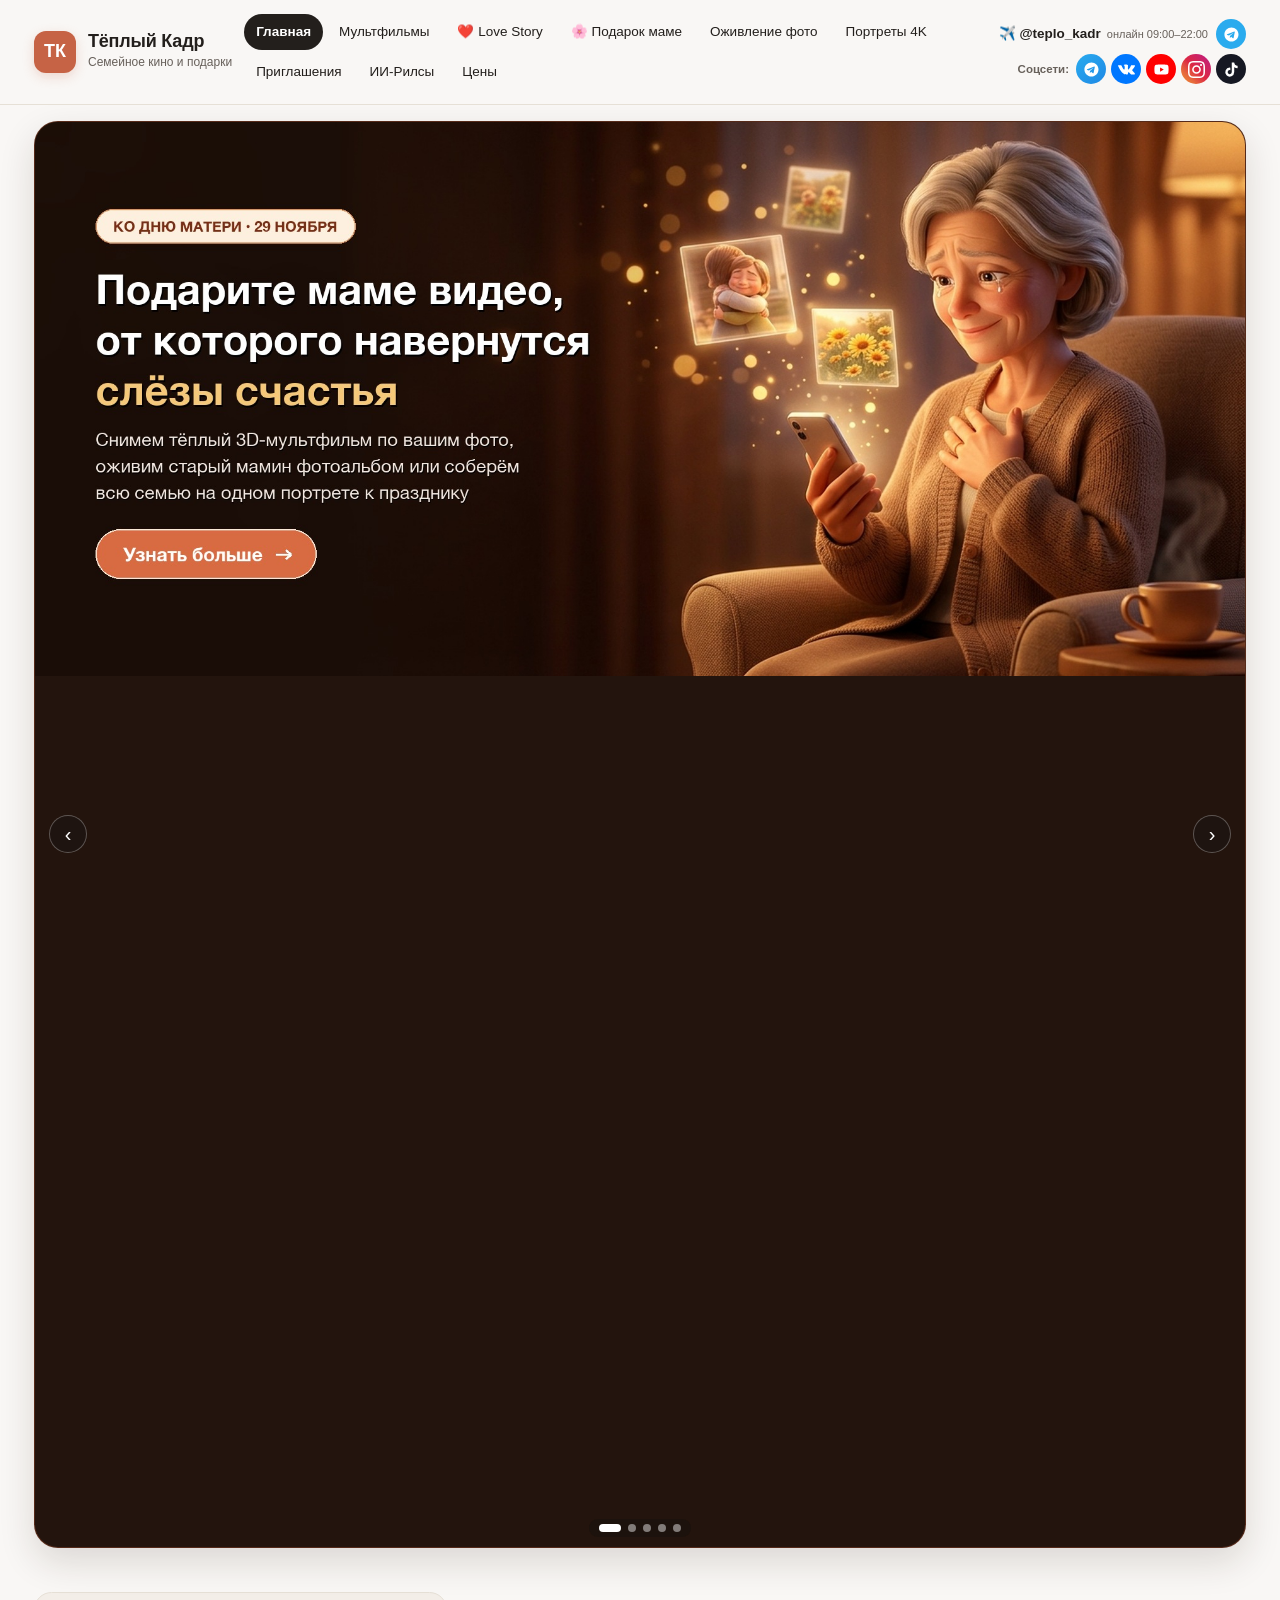
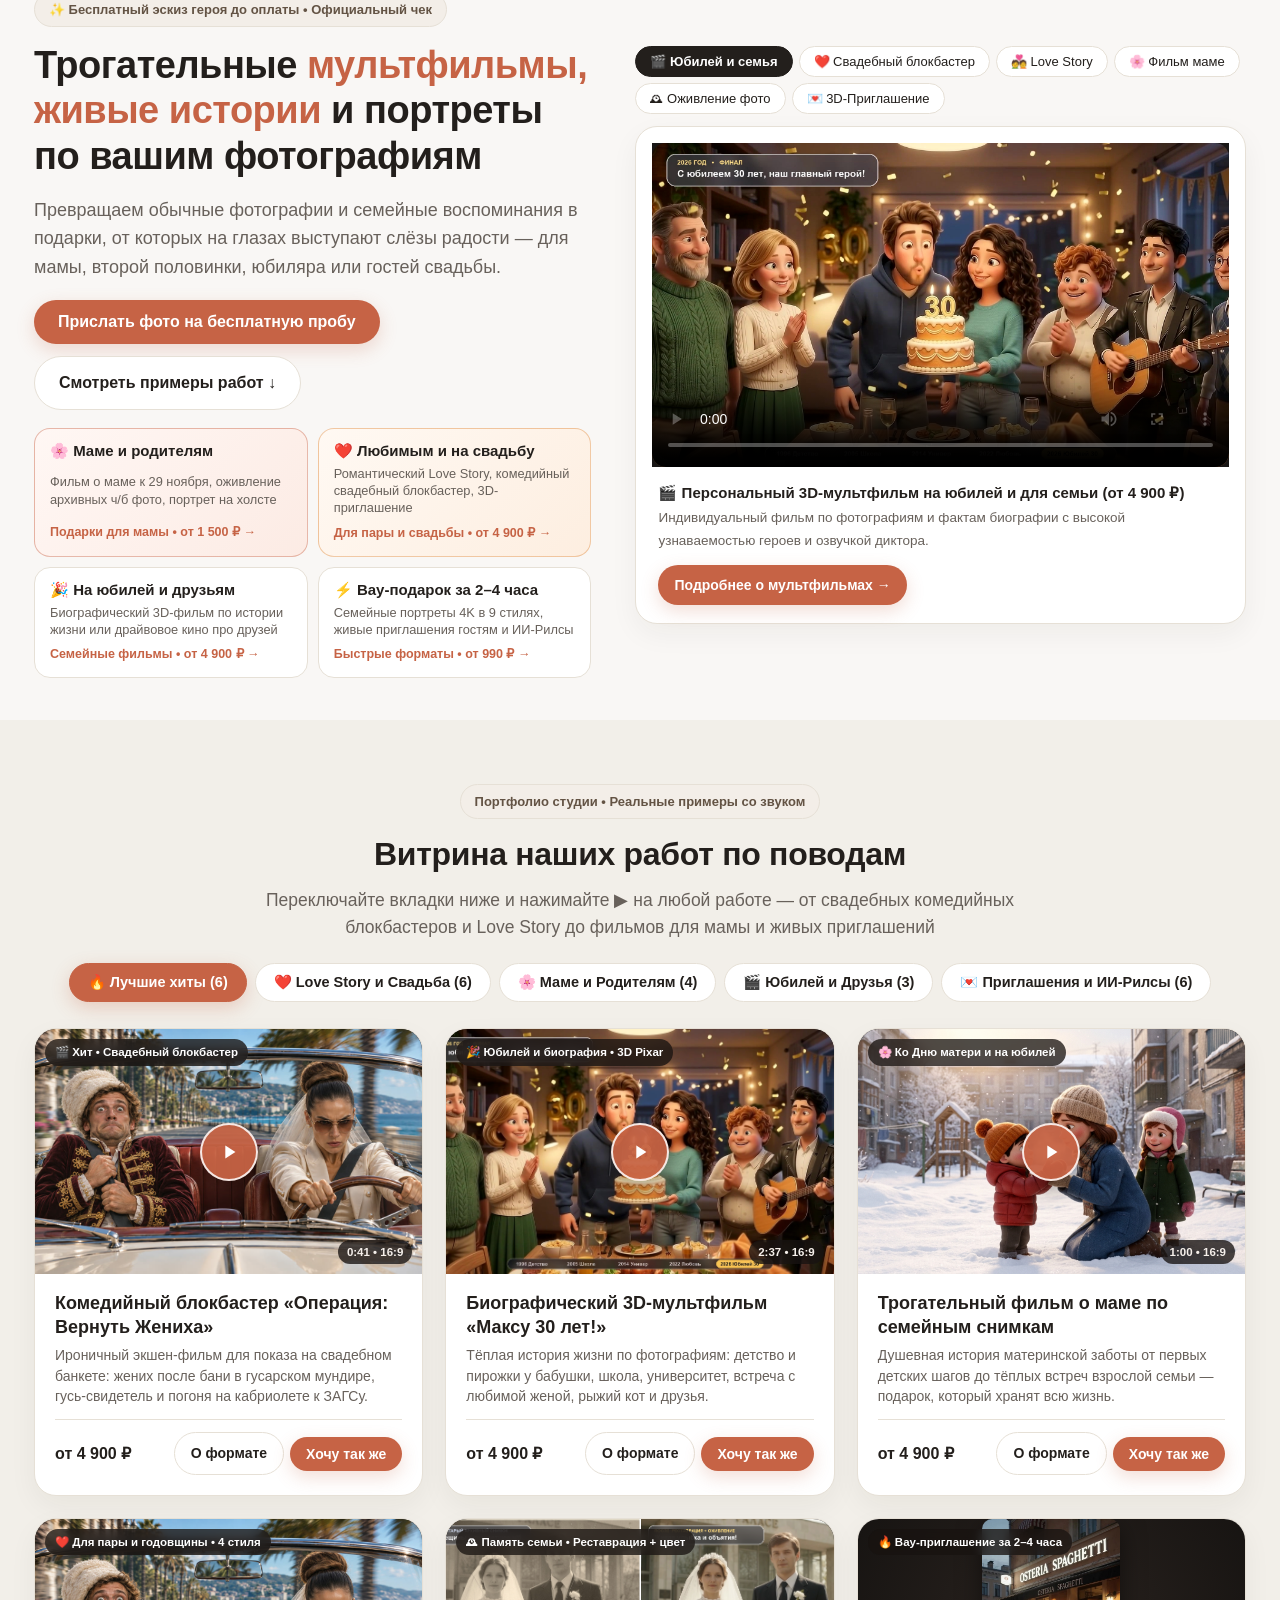
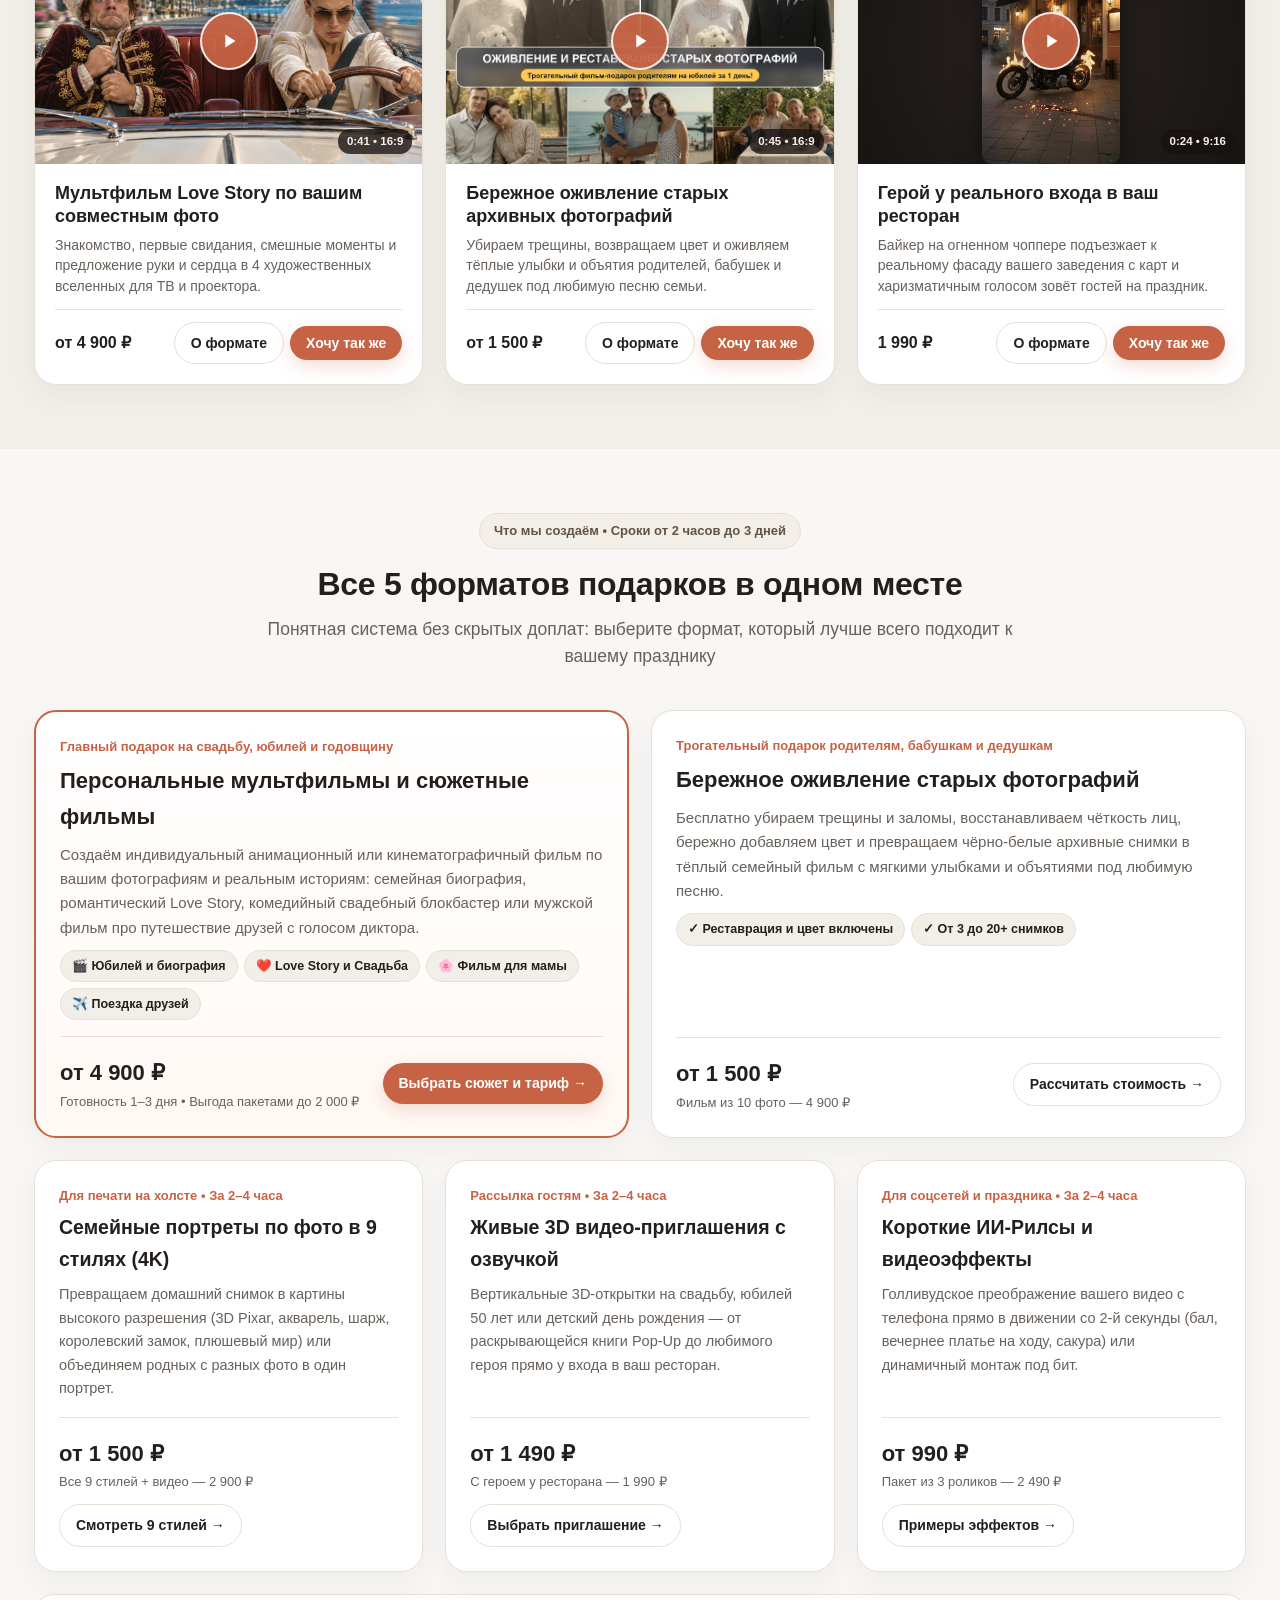
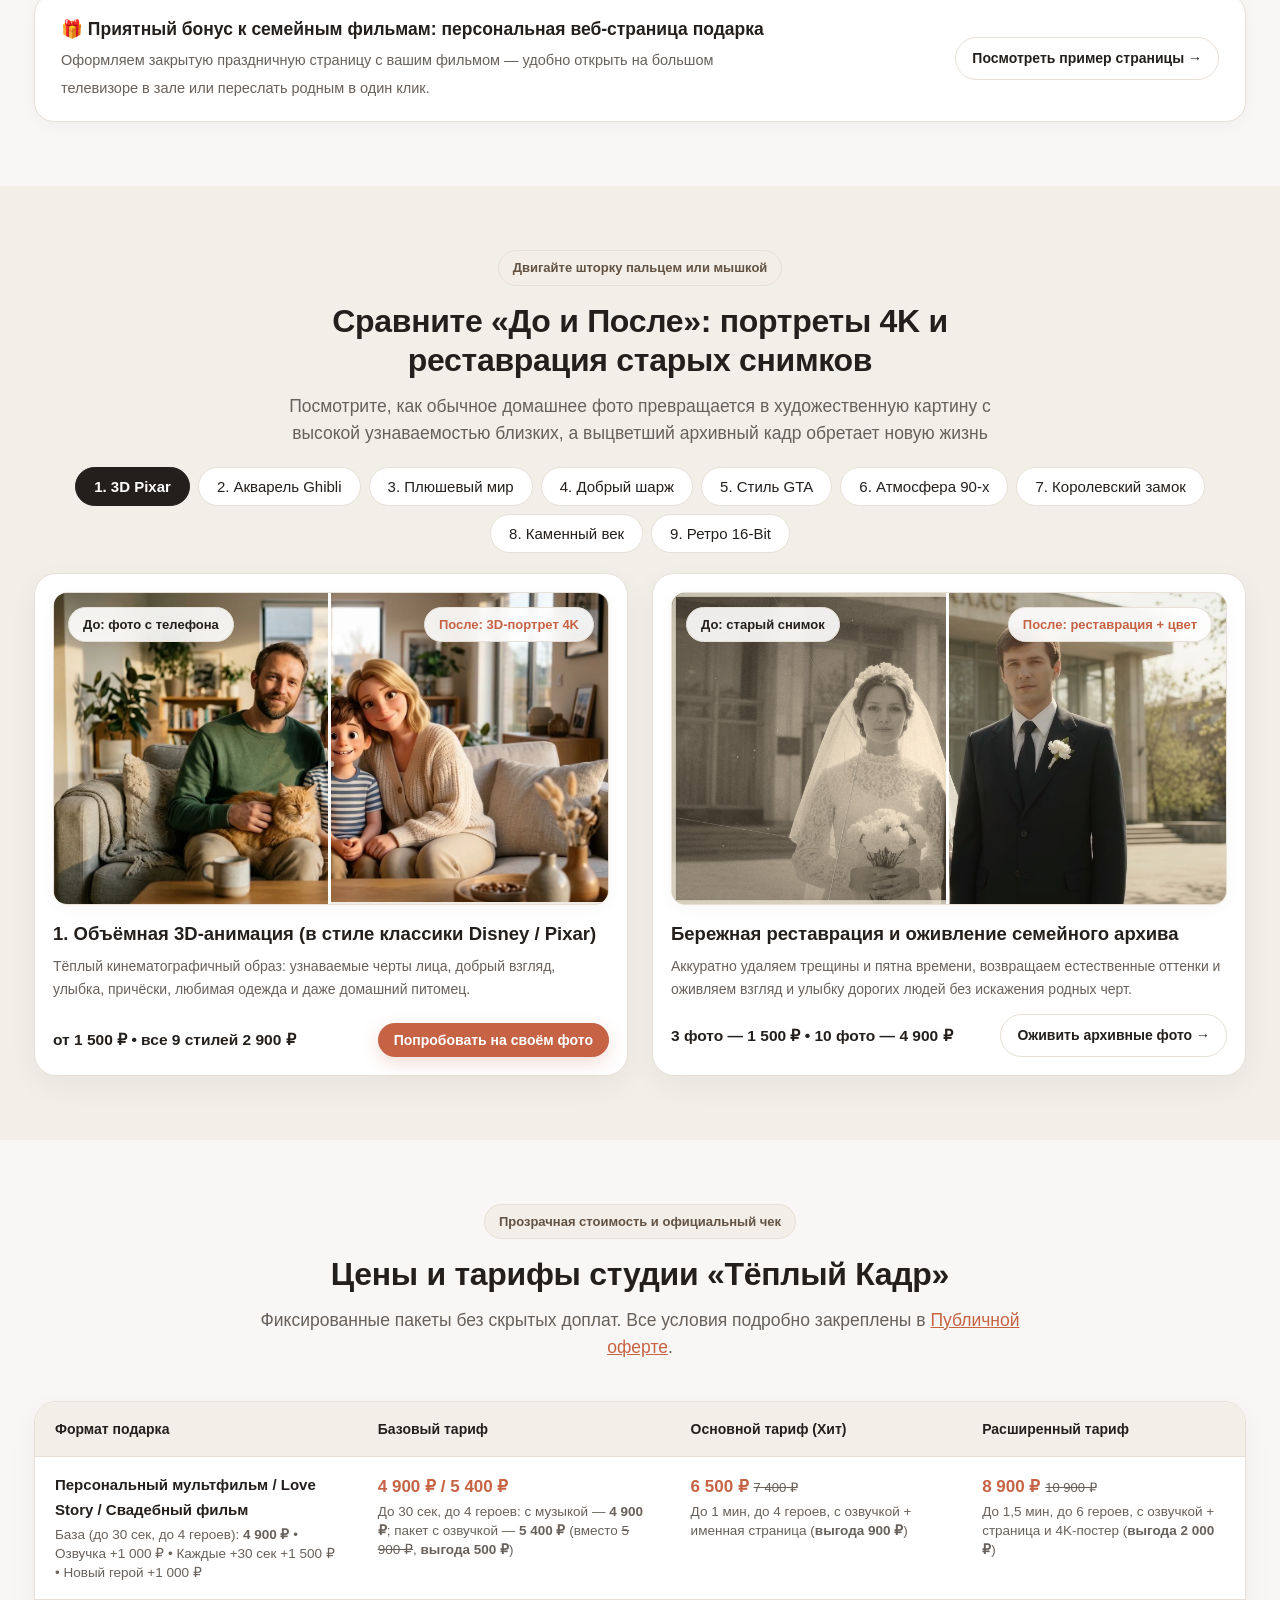
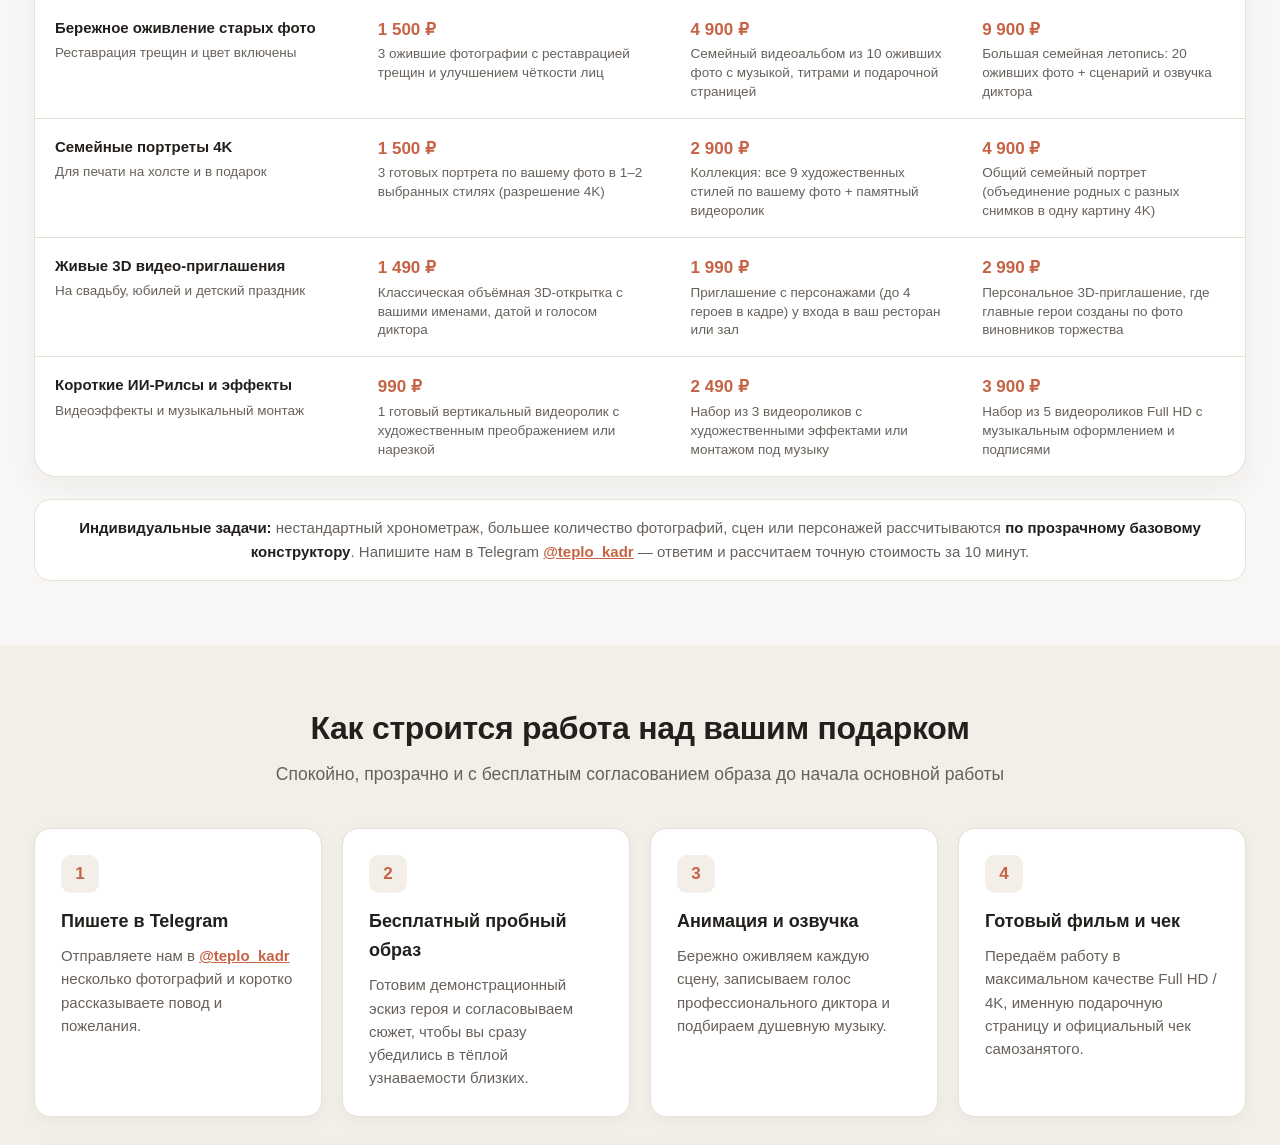
==== commit 4a7fef77: "V14: Reorganize homepage & portfolio by occasion, unify nav/footer, add wedding blockbuster, optimiz" ====
--- a/index.html
+++ b/index.html
@@ -3,17 +3,17 @@
 <head>
   <meta charset="UTF-8" />
   <meta name="viewport" content="width=device-width, initial-scale=1.0" />
-  <title>Тёплый Кадр — Студия создания мультфильмов по фото, оживления фотографий и 3D приглашений</title>
-  <meta name="description" content="Официальный сайт студии семейного кино «Тёплый Кадр» (Тепло Кадр, teplo-kadr.ru) — создаём персональные мультфильмы по вашим фотографиям и истории жизни, бережно оживляем старые фотографии, делаем семейные портреты 4K и живые 3D видео-приглашения." />
-  <meta name="keywords" content="теплый кадр, тепло кадр, тёплый кадр студия, студия создания ии мультфильмов, заказать мультфильм по фото, мультфильм на юбилей, оживление старых фото, 3d видео приглашения, видеоролики из фото, teplo-kadr.ru" />
+  <title>Тёплый Кадр — Мультфильмы по фото, Love Story, оживление старых фотографий и 3D-приглашения</title>
+  <meta name="description" content="Студия семейного кино и подарков «Тёплый Кадр» (teplo-kadr.ru) — создаём персональные мультфильмы, свадебные блокбастеры и Love Story по вашим фото, бережно оживляем старые фотографии родителей, делаем портреты 4K и 3D-приглашения." />
+  <meta name="keywords" content="теплый кадр, тепло кадр, заказать мультфильм по фото, love story мультфильм, подарок маме на день матери, оживление старых фото, семейный портрет по фото, 3d видео приглашения, свадебный блокбастер, teplo-kadr.ru" />
   <meta name="yandex-verification" content="a88e7200acef1bd3" />
   <meta name="google-site-verification" content="XshtWCoL3C2zKbtHFyHXIjc1hRPlW5PC0cDnu9mbtik" />
   <meta name="robots" content="index, follow, max-image-preview:large, max-snippet:-1, max-video-preview:-1" />
   <link rel="canonical" href="https://teplo-kadr.ru/" />
   <meta property="og:type" content="website" />
   <meta property="og:site_name" content="Тёплый Кадр — Студия семейного кино и подарков" />
-  <meta property="og:title" content="Тёплый Кадр — Студия создания мультфильмов по фото, оживления фотографий и 3D приглашений" />
-  <meta property="og:description" content="Создаём тёплые персональные мультфильмы по вашим фотографиям и истории жизни, бережно оживляем старые фотографии, делаем семейные портреты для холста и живые 3D видео-приглашения." />
+  <meta property="og:title" content="Тёплый Кадр — Мультфильмы по фото, Love Story, оживление старых снимков и 3D-приглашения" />
+  <meta property="og:description" content="Превращаем фотографии и семейные воспоминания в трогательные мультфильмы, свадебные истории, ожившие архивные кадры и картины 4K. Бесплатный эскиз героя до оплаты." />
   <meta property="og:url" content="https://teplo-kadr.ru/" />
   <meta property="og:image" content="https://teplo-kadr.ru/pixar_poster_1080p.jpg" />
   <meta property="og:locale" content="ru_RU" />
@@ -36,14 +36,14 @@
         "Teplo-Kadr",
         "teplo-kadr.ru"
       ],
-      "disambiguatingDescription": "Российская онлайн-студия создания персональных мультфильмов по фото и биографии, бережного оживления старых архивных фотографий, художественных портретов и живых 3D видео-приглашений с озвучкой (не фотостудия аренды залов).",
+      "disambiguatingDescription": "Российская онлайн-студия создания персональных мультфильмов по фото и биографии, фильмов Love Story, бережного оживления старых архивных фотографий, художественных портретов 4K и живых 3D видео-приглашений с озвучкой.",
       "url": "https://teplo-kadr.ru/",
       "logo": "https://teplo-kadr.ru/favicon-192x192.png",
       "image": "https://teplo-kadr.ru/pixar_poster_1080p.jpg",
-      "description": "Официальный сайт студии «Тёплый Кадр» (Тепло Кадр, teplo-kadr.ru) — создание персональных мультфильмов по вашей истории, оживление старых фотографий, короткие видеоролики и живые 3D видео-приглашения с озвучкой.",
-      "email": "bogdus712@gmail.com",
+      "description": "Официальный сайт студии «Тёплый Кадр» (teplo-kadr.ru) — создание персональных мультфильмов, Love Story и фильмов для мамы по вашей истории, оживление старых фотографий, портреты в 9 стилях и живые 3D видео-приглашения.",
+      "email": "teplo_kadr@mail.ru",
       "taxID": "253812447035",
-      "priceRange": "990 ₽ - 24 900 ₽",
+      "priceRange": "990 ₽ - 9 900 ₽",
       "areaServed": "RU",
       "sameAs": [
         "https://t.me/teplo_kadr_channel",
@@ -61,10 +61,30 @@
             "@type": "Offer",
             "itemOffered": {
               "@type": "Service",
-              "name": "Создание персонального 3D-мультфильма по фото и истории семьи",
+              "name": "Персональный 3D-мультфильм по фото и биографии семьи",
               "url": "https://teplo-kadr.ru/cartoon"
             },
             "price": "4900",
+            "priceCurrency": "RUB"
+          },
+          {
+            "@type": "Offer",
+            "itemOffered": {
+              "@type": "Service",
+              "name": "Мультфильм Love Story и свадебный блокбастер по фото пары",
+              "url": "https://teplo-kadr.ru/love-story"
+            },
+            "price": "4900",
+            "priceCurrency": "RUB"
+          },
+          {
+            "@type": "Offer",
+            "itemOffered": {
+              "@type": "Service",
+              "name": "Трогательный видеоподарок и фильм для мамы ко Дню матери и юбилею",
+              "url": "https://teplo-kadr.ru/mothers-day"
+            },
+            "price": "1500",
             "priceCurrency": "RUB"
           },
           {
@@ -75,16 +95,6 @@
               "url": "https://teplo-kadr.ru/photo-alive"
             },
             "price": "1500",
-            "priceCurrency": "RUB"
-          },
-          {
-            "@type": "Offer",
-            "itemOffered": {
-              "@type": "Service",
-              "name": "Короткие видеоролики и художественные видеоэффекты",
-              "url": "https://teplo-kadr.ru/video-edit"
-            },
-            "price": "990",
             "priceCurrency": "RUB"
           },
           {
@@ -105,6 +115,16 @@
               "url": "https://teplo-kadr.ru/invitations"
             },
             "price": "1490",
+            "priceCurrency": "RUB"
+          },
+          {
+            "@type": "Offer",
+            "itemOffered": {
+              "@type": "Service",
+              "name": "Короткие ИИ-Рилсы и художественные видеоэффекты",
+              "url": "https://teplo-kadr.ru/video-edit"
+            },
+            "price": "990",
             "priceCurrency": "RUB"
           }
         ]
@@ -135,309 +155,11 @@
   <link rel="icon" type="image/png" sizes="120x120" href="/favicon.png" />
   <link rel="icon" type="image/png" sizes="192x192" href="/favicon-192x192.png" />
   <link rel="apple-touch-icon" href="/favicon-192x192.png" />
-  <link rel="stylesheet" href="styles.css?v=11" />
-  <style>
-    .hero-switch-bar {
-      display: flex;
-      flex-wrap: wrap;
-      gap: 6px;
-      margin-bottom: 12px;
-    }
-    .hero-switch-btn {
-      background: #FFFFFF;
-      border: 1px solid var(--border-soft);
-      border-radius: 30px;
-      padding: 7px 14px;
-      font-size: 13px;
-      font-weight: 500;
-      color: var(--text-main);
-      cursor: pointer;
-      transition: all 0.15s ease;
-      font-family: inherit;
-    }
-    .hero-switch-btn:hover {
-      border-color: var(--accent-warm);
-    }
-    .hero-switch-btn.active {
-      background: var(--text-main);
-      color: #FFFFFF;
-      border-color: var(--text-main);
-      font-weight: 600;
-    }
-    .mini-phones-grid {
-      display: grid;
-      grid-template-columns: repeat(auto-fit, minmax(245px, 1fr));
-      gap: 20px;
-      align-items: stretch;
-    }
-    /* Спокойные светлые карточки вместо тёмных блоков */
-    .mini-phone-card {
-      background: #FFFFFF;
-      border-radius: 22px;
-      padding: 14px;
-      color: var(--text-main);
-      box-shadow: var(--shadow-card);
-      border: 1px solid var(--border-soft);
-      display: flex;
-      flex-direction: column;
-      justify-content: space-between;
-    }
-    .mini-phone-video-wrap {
-      position: relative;
-      border-radius: 14px;
-      overflow: hidden;
-      aspect-ratio: 9 / 16;
-      background: #1C1917;
-      margin-bottom: 12px;
-    }
-    .mini-phone-video-wrap video {
-      width: 100%;
-      height: 100%;
-      object-fit: cover;
-      display: block;
-    }
-    .mini-phone-tag {
-      display: inline-block;
-      font-size: 11.5px;
-      font-weight: 600;
-      padding: 4px 10px;
-      border-radius: 20px;
-      background: var(--accent-gold-light);
-      color: #635344;
-      margin-bottom: 6px;
-    }
-    .mini-phone-card h4 {
-      font-size: 16.5px;
-      font-weight: 700;
-      color: var(--text-main);
-      margin-bottom: 6px;
-      line-height: 1.3;
-    }
-    .mini-phone-card p {
-      font-size: 13.5px;
-      color: var(--text-muted);
-      line-height: 1.45;
-      margin-bottom: 10px;
-    }
-    .mini-chip-row {
-      display: flex;
-      flex-wrap: wrap;
-      gap: 5px;
-      margin-bottom: 10px;
-    }
-    .mini-chip-btn {
-      background: var(--bg-cream);
-      color: var(--text-main);
-      border: 1px solid var(--border-soft);
-      border-radius: 8px;
-      padding: 4px 8px;
-      font-size: 11.5px;
-      font-weight: 500;
-      cursor: pointer;
-      transition: all 0.15s ease;
-      font-family: inherit;
-    }
-    .mini-chip-btn:hover,
-    .mini-chip-btn.active {
-      background: var(--accent-warm);
-      border-color: var(--accent-warm);
-      color: #FFFFFF;
-    }
-    .quick-nav-strip {
-      display: grid;
-      grid-template-columns: repeat(auto-fit, minmax(190px, 1fr));
-      gap: 10px;
-      margin-top: 22px;
-    }
-    .quick-nav-tile {
-      background: #FFFFFF;
-      border: 1px solid var(--border-soft);
-      border-radius: 16px;
-      padding: 13px 15px;
-      display: flex;
-      flex-direction: column;
-      justify-content: space-between;
-      transition: all 0.2s ease;
-      text-decoration: none;
-      color: var(--text-main);
-    }
-    .quick-nav-tile:hover {
-      border-color: var(--accent-warm);
-      transform: translateY(-2px);
-      box-shadow: var(--shadow-sm);
-    }
-    .quick-nav-tile strong {
-      font-size: 14.5px;
-      font-weight: 600;
-      display: block;
-      margin-bottom: 3px;
-    }
-    .quick-nav-tile span {
-      font-size: 13px;
-      color: var(--accent-warm);
-      font-weight: 600;
-    }
-    #heroMainVideo {
-      width: 100%;
-      aspect-ratio: 16 / 9;
-      max-height: 390px;
-      object-fit: contain;
-      background: #181615;
-    }
-    .styles-compare-grid {
-      display: grid;
-      grid-template-columns: repeat(2, 1fr);
-      gap: 24px;
-      align-items: stretch;
-    }
-    .styles-compare-grid > *,
-    .mini-phones-grid > *,
-    .quick-nav-strip > * {
-      min-width: 0;
-      max-width: 100%;
-    }
-    @media (max-width: 768px) {
-      .hero-grid > div:last-child {
-        order: -1;
-      }
-      #heroMainVideo {
-        max-height: 215px;
-      }
-      .styles-compare-grid {
-        grid-template-columns: 1fr;
-        gap: 12px;
-      }
-      .hero-switch-bar {
-        flex-wrap: nowrap;
-        overflow-x: auto;
-        -webkit-overflow-scrolling: touch;
-        scrollbar-width: none;
-        gap: 6px;
-        margin-bottom: 8px;
-        padding-bottom: 2px;
-        width: 100%;
-        max-width: 100%;
-      }
-      .hero-switch-bar::-webkit-scrollbar {
-        display: none;
-      }
-      .hero-switch-btn {
-        padding: 6px 11px;
-        font-size: 11.5px;
-        flex-shrink: 0;
-        white-space: nowrap;
-      }
-      .quick-nav-strip {
-        grid-template-columns: repeat(2, 1fr);
-        gap: 7px;
-        margin-top: 12px;
-      }
-      .quick-nav-tile {
-        padding: 9px 10px;
-        border-radius: 12px;
-      }
-      .quick-nav-tile strong {
-        font-size: 12.5px;
-        margin-bottom: 2px;
-      }
-      .quick-nav-tile span {
-        font-size: 11px;
-      }
-      .mini-phones-grid {
-        grid-template-columns: repeat(2, 1fr);
-        gap: 8px;
-      }
-      .mini-phone-card {
-        padding: 8px;
-        border-radius: 14px;
-      }
-      .mini-phone-video-wrap {
-        border-radius: 10px;
-        margin-bottom: 7px;
-      }
-      .mini-phone-tag {
-        font-size: 10px;
-        padding: 2px 7px;
-        margin-bottom: 4px;
-      }
-      .mini-phone-card h4 {
-        font-size: 12.5px;
-        margin-bottom: 4px;
-        line-height: 1.22;
-      }
-      .mini-phone-card p {
-        font-size: 11px;
-        line-height: 1.3;
-        margin-bottom: 6px;
-        display: -webkit-box;
-        -webkit-line-clamp: 2;
-        -webkit-box-orient: vertical;
-        overflow: hidden;
-      }
-      .mini-chip-row {
-        gap: 3px;
-        margin-bottom: 6px;
-      }
-      .mini-chip-btn {
-        font-size: 9.5px;
-        padding: 3px 6px;
-      }
-      .mini-phone-card .btn-sm {
-        padding: 6px 8px;
-        font-size: 11px;
-      }
-    }
-    .seasonal-mom-section {
-      padding: 18px 0 4px;
-    }
-    .top-banner-slider {
-      position: relative;
-      border-radius: 24px;
-      overflow: hidden;
-      box-shadow: 0 14px 36px rgba(44, 26, 16, 0.16);
-      border: 1px solid rgba(217, 102, 58, 0.32);
-      background: #23140D;
-      user-select: none;
-      -webkit-user-select: none;
-      touch-action: pan-y;
-      cursor: grab;
-    }
-    .top-banner-slider:active {
-      cursor: grabbing;
-    }
-    .top-banner-track {
-      display: flex;
-      width: 100%;
-      transition: transform 0.52s cubic-bezier(0.22, 1, 0.36, 1);
-      will-change: transform;
-    }
-    .top-banner-slide {
-      flex: 0 0 100%;
-      width: 100%;
-      display: block;
-      text-decoration: none;
-      position: relative;
-    }
-    .top-banner-slide img {
-      width: 100%;
-      height: auto;
-      display: block;
-      pointer-events: none;
-      -webkit-user-drag: none;
-    }
-    @media (max-width: 768px) {
-      .seasonal-mom-section {
-        padding: 12px 0 2px;
-      }
-      .top-banner-slider {
-        border-radius: 18px;
-      }
-    }
-  </style>
+  <link rel="stylesheet" href="styles.css?v=14" />
 </head>
 <body>
 
-  <!-- ШАПКА САЙТА -->
+  <!-- ЕДИНАЯ ШАПКА САЙТА -->
   <header>
     <div class="container header-inner">
       <a href="/" class="logo">
@@ -449,16 +171,16 @@
       </a>
       <nav class="nav-links">
         <a href="/" class="active">Главная</a>
-        <a href="/cartoon">1. Мультфильмы</a>
-        <a href="/love-story" style="color: var(--accent-warm); font-weight: 700;">❤️ 1.1. Love Story</a>
-        <a href="/photo-alive">2. Оживление фото</a>
-        <a href="/video-edit">3. Видеоролики</a>
-        <a href="/photoshoot">4. Портреты по фото</a>
-        <a href="/invitations">5. Приглашения</a>
+        <a href="/cartoon">Мультфильмы</a>
+        <a href="/love-story">❤️ Love Story</a>
+        <a href="/mothers-day">🌸 Подарок маме</a>
+        <a href="/photo-alive">Оживление фото</a>
+        <a href="/photoshoot">Портреты 4K</a>
+        <a href="/invitations">Приглашения</a>
+        <a href="/video-edit">ИИ-Рилсы</a>
         <a href="#prices">Цены</a>
-        <a href="/gift-max30" class="gift-link">🎁 Пример подарка</a>
       </nav>
-            <div class="header-cta">
+      <div class="header-cta">
         <div class="header-cta-top">
           <a href="https://t.me/teplo_kadr" target="_blank" rel="noopener" class="header-phone" title="Написать в Telegram: @teplo_kadr">
             ✈️ @teplo_kadr <small>онлайн 09:00–22:00</small>
@@ -479,473 +201,315 @@
     </div>
   </header>
 
-  <!-- АВТОПЕРЕКЛЮЧАЕМЫЙ СВАЙП-СЛАЙДЕР ГЛАВНЫХ БАННЕРОВ (5.5 СЕК + СВАЙП БЕЗ КНОПОК) -->
+  <!-- УПРАВЛЯЕМЫЙ СЕЗОННЫЙ СЛАЙДЕР БАННЕРОВ (ТОЧКИ + СТРЕЛКИ + ПАУЗА ПРИ НАВЕДЕНИИ) -->
   <section class="seasonal-mom-section">
     <div class="container">
       <div class="top-banner-slider" id="topBannerSlider">
+        <button type="button" class="top-banner-arrow prev" onclick="stepTopBanner(-1)" aria-label="Предыдущий баннер">‹</button>
+        <button type="button" class="top-banner-arrow next" onclick="stepTopBanner(1)" aria-label="Следующий баннер">›</button>
         <div class="top-banner-track" id="topBannerTrack">
-          <!-- СЛАЙД 1: ДЕНЬ МАТЕРИ -->
-          <a href="/mothers-day" class="top-banner-slide" title="Подарок ко Дню матери 29 ноября — Перейти в раздел">
+          <a href="/mothers-day" class="top-banner-slide" title="Подарок маме ко Дню матери 29 ноября">
             <picture>
-              <source media="(max-width: 768px)" srcset="mothers_day_banner_mobile.jpg" />
-              <img src="mothers_day_banner_desktop.jpg" alt="Подарите маме видео, от которого навернутся слёзы счастья — Ко Дню матери 29 ноября" />
+              <source media="(max-width: 768px)" srcset="media/banners/mothers_day_mobile.jpg" />
+              <img src="media/banners/mothers_day_desktop.jpg" alt="Трогательный подарок маме ко Дню матери 29 ноября" />
             </picture>
           </a>
-          <!-- СЛАЙД 2: LOVE STORY ПО ФОТО -->
-          <a href="/love-story" class="top-banner-slide" title="Мультфильм про историю вашей любви (Love Story по фото) — Перейти в раздел">
+          <a href="/love-story" class="top-banner-slide" title="Мультфильм Love Story и свадебный блокбастер по фото">
             <picture>
-              <source media="(max-width: 768px)" srcset="love_story_banner_mobile.jpg" />
-              <img src="love_story_banner_desktop.jpg" alt="Мультфильм о вашей паре и любви по фото, от которого мурашки — Love Story" />
+              <source media="(max-width: 768px)" srcset="media/banners/love_story_mobile.jpg" />
+              <img src="media/banners/love_story_desktop.jpg" alt="Мультфильм про историю вашей любви (Love Story по фото)" />
             </picture>
           </a>
-          <!-- СЛАЙД 3: МУЛЬТФИЛЬМ ПО ВАШЕМУ ПУТЕШЕСТВИЮ (ВЛАДИВОСТОК) -->
-          <a href="/cartoon#travel-movie" class="top-banner-slide" title="Мультфильм по вашему путешествию и отпуску — Смотреть пример про Владивосток">
+          <a href="/cartoon#travel-movie" class="top-banner-slide" title="Приключенческий мультфильм про поездку и друзей">
             <picture>
-              <source media="(max-width: 768px)" srcset="travel_banner_mobile.jpg" />
-              <img src="travel_banner_desktop.jpg" alt="Мультфильм по вашему путешествию и ярким приключениям по фото" />
+              <source media="(max-width: 768px)" srcset="media/banners/travel_mobile.jpg" />
+              <img src="media/banners/travel_desktop.jpg" alt="Мультфильм по вашему путешествию и ярким приключениям" />
             </picture>
           </a>
-          <!-- СЛАЙД 4: ПЕРСОНАЛЬНЫЙ МУЛЬТФИЛЬМ НА ЛЮБУЮ ТЕМУ -->
-          <a href="/cartoon#cartoon-themes" class="top-banner-slide" title="Персональный мультфильм на любую тему по вашим фото — Перейти в раздел">
+          <a href="/cartoon" class="top-banner-slide" title="Персональный мультфильм на юбилей, свадьбу и день рождения">
             <picture>
-              <source media="(max-width: 768px)" srcset="cartoon_banner_mobile.jpg" />
-              <img src="cartoon_banner_desktop.jpg" alt="Персональный фильм на любую тему по вашим фотографиям: биография, свадьба, юбилей" />
+              <source media="(max-width: 768px)" srcset="media/banners/cartoon_mobile.jpg" />
+              <img src="media/banners/cartoon_desktop.jpg" alt="Персональный мультфильм по фотографиям на любую тему" />
             </picture>
           </a>
-          <!-- СЛАЙД 5: БЕРЕЖНОЕ ОЖИВЛЕНИЕ СТАРЫХ ФОТО -->
-          <a href="/photo-alive" class="top-banner-slide" title="Бережное оживление и реставрация старых фотографий — Перейти в раздел">
+          <a href="/photo-alive" class="top-banner-slide" title="Бережное оживление и реставрация старых фотографий">
             <picture>
-              <source media="(max-width: 768px)" srcset="photo_alive_banner_mobile.jpg" />
-              <img src="photo_alive_banner_desktop.jpg" alt="Бережно оживим памятные снимки родителей и близких" />
+              <source media="(max-width: 768px)" srcset="media/banners/photo_alive_mobile.jpg" />
+              <img src="media/banners/photo_alive_desktop.jpg" alt="Бережно оживим памятные снимки родителей и близких" />
             </picture>
           </a>
         </div>
+        <div class="top-banner-dots" id="topBannerDots"></div>
       </div>
     </div>
   </section>
 
-  <!-- 1. ПЕРВЫЙ ЭКРАН -->
-  <section class="hero" style="padding-bottom: 40px;">
+  <!-- 1. ПЕРВЫЙ ЭКРАН: ПОНЯТНО ЗА 3 СЕКУНДЫ -->
+  <section class="hero" style="padding-bottom: 42px;">
     <div class="container hero-grid">
       <div>
-        <span class="pill-tag">Студия семейного кино и памятных подарков «Тёплый Кадр»</span>
-        <h1>Создаём тёплые <span>мультфильмы, живые истории</span> и видео-открытки по вашим фотографиям</h1>
-        <p class="lead" style="margin-bottom: 20px;">
-          Бережно превращаем фотографии и семейные воспоминания в душевные подарки для самых близких: от объёмных 3D-приглашений и оживления старых снимков родителей до большого персонального мультфильма с портретным сходством.
+        <span class="pill-tag">✨ Бесплатный эскиз героя до оплаты • Официальный чек</span>
+        <h1>Трогательные <span>мультфильмы, живые истории</span> и портреты по вашим фотографиям</h1>
+        <p class="lead" style="margin-bottom: 18px;">
+          Превращаем обычные фотографии и семейные воспоминания в подарки, от которых на глазах выступают слёзы радости — для мамы, второй половинки, юбиляра или гостей свадьбы.
         </p>
 
-        <div style="display: flex; gap: 12px; flex-wrap: wrap; margin-bottom: 20px;">
+        <div style="display: flex; gap: 12px; flex-wrap: wrap; margin-bottom: 8px;">
           <button class="btn btn-primary" onclick="openOrderModal('Бесплатная проба по фото', 'Консультация и подбор подарка')">Прислать фото на бесплатную пробу</button>
-          <a href="#prices" class="btn btn-outline">Посмотреть все цены ↓</a>
-        </div>
-
-        <!-- 5 НАПРАВЛЕНИЙ + ВЫДЕЛЕННЫЕ ОТВЕТВЛЕНИЯ 1.1 LOVE STORY И 1.2 ПРИКЛЮЧЕНИЯ -->
-        <div class="quick-nav-strip">
-          <a href="/cartoon" class="quick-nav-tile" style="grid-column: 1 / -1; flex-direction: row; align-items: center; justify-content: space-between; gap: 10px; flex-wrap: wrap;">
-            <strong>🎬 1. Мультфильмы на любую тему</strong>
-            <span>Биография, свадьба, юбилей, семья • от 4 900 ₽ →</span>
-          </a>
-          <a href="/love-story" class="quick-nav-tile" style="background: linear-gradient(135deg, #FFF6EE 0%, #FDE8D7 100%); border: 1.5px solid var(--accent-warm); box-shadow: 0 6px 18px rgba(217, 102, 58, 0.14);">
-            <strong style="color: #B8421B;">❤️ 1.1. Love Story по фото</strong>
-            <span style="color: #2C1814;">Для пар и на свадьбу • от 4 900 ₽ →</span>
-          </a>
-          <a href="/cartoon#travel-movie" class="quick-nav-tile" style="background: linear-gradient(135deg, #FFF8EE 0%, #FCECD5 100%); border: 1.5px solid #D97B29; box-shadow: 0 6px 18px rgba(217, 123, 41, 0.14);">
-            <strong style="color: #9A4D0C;">✈️ 1.2. Приключения и поездки</strong>
-            <span style="color: #2C1814;">Мультфильм про путешествие • от 4 900 ₽ →</span>
-          </a>
-          <a href="/photo-alive" class="quick-nav-tile">
-            <strong>2. Оживление фото</strong>
-            <span>Старые снимки • от 1 500 ₽ →</span>
-          </a>
-          <a href="/video-edit" class="quick-nav-tile">
-            <strong>3. Видеоролики</strong>
-            <span>Видеоэффекты • от 990 ₽ →</span>
-          </a>
-          <a href="/photoshoot" class="quick-nav-tile">
-            <strong>4. Семейный портрет</strong>
-            <span>9 стилей для холста • от 1 500 ₽ →</span>
-          </a>
-          <a href="/invitations" class="quick-nav-tile">
-            <strong>5. 3D приглашения</strong>
-            <span>С озвучкой • от 1 490 ₽ →</span>
-          </a>
-        </div>
-      </div>
-
-      <!-- ПЛЕЕР С ПЕРЕКЛЮЧАТЕЛЕМ НАПРАВЛЕНИЙ -->
+          <a href="#portfolio" class="btn btn-outline">Смотреть примеры работ ↓</a>
+        </div>
+
+        <!-- ВЫБОР ПО ПОВОДУ («КОМУ ГОТОВИМ ПОДАРОК?») -->
+        <div class="occasion-grid">
+          <a href="/mothers-day" class="occasion-tile accent-mom">
+            <strong>🌸 Маме и родителям</strong>
+            <p>Фильм о маме к 29 ноября, оживление архивных ч/б фото, портрет на холсте</p>
+            <span class="occasion-cta">Подарки для мамы • от 1 500 ₽ →</span>
+          </a>
+          <a href="/love-story" class="occasion-tile accent-love">
+            <strong>❤️ Любимым и на свадьбу</strong>
+            <p>Романтический Love Story, комедийный свадебный блокбастер, 3D-приглашение</p>
+            <span class="occasion-cta">Для пары и свадьбы • от 4 900 ₽ →</span>
+          </a>
+          <a href="/cartoon" class="occasion-tile">
+            <strong>🎉 На юбилей и друзьям</strong>
+            <p>Биографический 3D-фильм по истории жизни или драйвовое кино про друзей</p>
+            <span class="occasion-cta">Семейные фильмы • от 4 900 ₽ →</span>
+          </a>
+          <a href="#services" class="occasion-tile">
+            <strong>⚡ Вау-подарок за 2–4 часа</strong>
+            <p>Семейные портреты 4K в 9 стилях, живые приглашения гостям и ИИ-Рилсы</p>
+            <span class="occasion-cta">Быстрые форматы • от 990 ₽ →</span>
+          </a>
+        </div>
+      </div>
+
+      <!-- АДАПТИВНЫЙ ШОУРИЛ ЛУЧШИХ ФОРМАТОВ (16:9 И 9:16 БЕЗ ИСКАЖЕНИЙ) -->
       <div>
         <div class="hero-switch-bar">
-          <button type="button" class="hero-switch-btn active" onclick="switchHeroShowcase(0, this)">1. Мультфильм (Юбилей)</button>
-          <button type="button" class="hero-switch-btn" style="border-color: var(--accent-warm); color: #B8421B; font-weight: 700;" onclick="switchHeroShowcase(1, this)">❤️ 1.1. Love Story</button>
-          <button type="button" class="hero-switch-btn" style="border-color: #D97B29; color: #9A4D0C; font-weight: 700;" onclick="switchHeroShowcase(2, this)">✈️ 1.2. Приключения</button>
-          <button type="button" class="hero-switch-btn" onclick="switchHeroShowcase(3, this)">2. Оживление фото</button>
-          <button type="button" class="hero-switch-btn" onclick="switchHeroShowcase(4, this)">3. Семейный портрет</button>
-          <button type="button" class="hero-switch-btn" onclick="switchHeroShowcase(5, this)">4. Видеоролики</button>
-          <button type="button" class="hero-switch-btn" onclick="switchHeroShowcase(6, this)">5. Приглашения</button>
-        </div>
-
-        <div class="video-showcase-card">
-          <video id="heroMainVideo" controls playsinline preload="metadata" poster="pixar_poster_1080p.jpg">
-            <source src="media/pixar_max30_1080p.mp4" type="video/mp4" />
-          </video>
+          <button type="button" class="hero-switch-btn active" onclick="switchHeroShowcase(0, this)">🎬 Юбилей и семья</button>
+          <button type="button" class="hero-switch-btn" onclick="switchHeroShowcase(1, this)">❤️ Свадебный блокбастер</button>
+          <button type="button" class="hero-switch-btn" onclick="switchHeroShowcase(2, this)">💑 Love Story</button>
+          <button type="button" class="hero-switch-btn" onclick="switchHeroShowcase(3, this)">🌸 Фильм маме</button>
+          <button type="button" class="hero-switch-btn" onclick="switchHeroShowcase(4, this)">🕰 Оживление фото</button>
+          <button type="button" class="hero-switch-btn" onclick="switchHeroShowcase(5, this)">💌 3D-Приглашение</button>
+        </div>
+
+        <div class="video-showcase-card" id="heroVideoCard">
+          <div class="hero-video-stage">
+            <video id="heroMainVideo" controls playsinline preload="metadata" poster="pixar_poster_1080p.jpg">
+              <source src="media/pixar_max30_1080p.mp4" type="video/mp4" />
+            </video>
+          </div>
           <div class="video-caption">
             <div>
-              <strong id="heroVideoBadge" style="display: block; font-size: 15px;">1. Мультфильм на любую тему: биография и юбилей (от 4 900 ₽)</strong>
-              <span id="heroVideoCaption" style="font-size: 13.5px;">Индивидуальный фильм по фотографиям: семейная биография, юбилей, свадьба, путешествие или история любви.</span>
+              <strong id="heroVideoBadge" style="display: block; font-size: 15px;">🎬 Персональный 3D-мультфильм на юбилей и для семьи (от 4 900 ₽)</strong>
+              <span id="heroVideoCaption" style="font-size: 13.5px;">Индивидуальный фильм по фотографиям и фактам биографии с высокой узнаваемостью героев и озвучкой диктора.</span>
             </div>
-            <a id="heroVideoLink" href="/cartoon" class="btn btn-primary btn-sm" style="white-space: nowrap; color: #FFFFFF !important;">Все темы мультфильмов →</a>
+            <a id="heroVideoLink" href="/cartoon" class="btn btn-primary btn-sm" style="white-space: nowrap; color: #FFFFFF !important;">Подробнее о мультфильмах →</a>
           </div>
         </div>
       </div>
     </div>
   </section>
 
-  <!-- 2. ПРИМЕРЫ ХУДОЖЕСТВЕННЫХ СТИЛЕЙ ПО ОДНОЙ ФОТОГРАФИИ -->
+  <!-- 2. ЕДИНАЯ ВИТРИНА РАБОТ С ФИЛЬТРАМИ ПО ПОВОДАМ (БЕЗ ТОРМОЗОВ И ДУБЛЕЙ) -->
+  <section class="section section-alt" id="portfolio">
+    <div class="container">
+      <div class="section-header" style="margin-bottom: 22px;">
+        <span class="pill-tag">Портфолио студии • Реальные примеры со звуком</span>
+        <h2>Витрина наших работ по поводам</h2>
+        <p>Переключайте вкладки ниже и нажимайте ▶ на любой работе — от свадебных комедийных блокбастеров и Love Story до фильмов для мамы и живых приглашений</p>
+      </div>
+
+      <div class="portfolio-tabs" role="tablist">
+        <button type="button" class="portfolio-tab-btn active" onclick="filterPortfolio('hits', this)">🔥 Лучшие хиты (6)</button>
+        <button type="button" class="portfolio-tab-btn" onclick="filterPortfolio('love', this)">❤️ Love Story и Свадьба (6)</button>
+        <button type="button" class="portfolio-tab-btn" onclick="filterPortfolio('mom', this)">🌸 Маме и Родителям (4)</button>
+        <button type="button" class="portfolio-tab-btn" onclick="filterPortfolio('friends', this)">🎬 Юбилей и Друзья (3)</button>
+        <button type="button" class="portfolio-tab-btn" onclick="filterPortfolio('invites', this)">💌 Приглашения и ИИ-Рилсы (6)</button>
+      </div>
+
+      <div class="portfolio-grid" id="portfolioGrid">
+        <!-- Карточки рендерятся мгновенно из PORTFOLIO_ITEMS в app.js; видео грузится только по клику -->
+      </div>
+    </div>
+  </section>
+
+  <!-- 3. ПЯТЬ ЧИСТЫХ НАПРАВЛЕНИЙ СТУДИИ (КАЖДОЕ СТРОГО 1 РАЗ, БЕЗ НОМЕРОВ 1.1 / 1.2) -->
+  <section class="section" id="services">
+    <div class="container">
+      <div class="section-header">
+        <span class="pill-tag">Что мы создаём • Сроки от 2 часов до 3 дней</span>
+        <h2>Все 5 форматов подарков в одном месте</h2>
+        <p>Понятная система без скрытых доплат: выберите формат, который лучше всего подходит к вашему празднику</p>
+      </div>
+
+      <!-- ФЛАГМАНСКИЕ СЕМЕЙНЫЕ ФИЛЬМЫ (2 КРУПНЫЕ КАРТОЧКИ) -->
+      <div class="catalog-5-top">
+        <div class="catalog-card featured">
+          <div>
+            <div class="service-num">Главный подарок на свадьбу, юбилей и годовщину</div>
+            <h3 style="font-size: 22px; margin-bottom: 8px;">Персональные мультфильмы и сюжетные фильмы</h3>
+            <p style="color: var(--text-muted); font-size: 15px;">
+              Создаём индивидуальный анимационный или кинематографичный фильм по вашим фотографиям и реальным историям: семейная биография, романтический Love Story, комедийный свадебный блокбастер или мужской фильм про путешествие друзей с голосом диктора.
+            </p>
+            <div class="catalog-tag-row">
+              <a href="/cartoon" class="catalog-sub-pill">🎬 Юбилей и биография</a>
+              <a href="/love-story" class="catalog-sub-pill">❤️ Love Story и Свадьба</a>
+              <a href="/mothers-day" class="catalog-sub-pill">🌸 Фильм для мамы</a>
+              <a href="/cartoon#travel-movie" class="catalog-sub-pill">✈️ Поездка друзей</a>
+            </div>
+          </div>
+          <div class="service-footer">
+            <div class="price-tag">от 4 900 ₽ <small>Готовность 1–3 дня • Выгода пакетами до 2 000 ₽</small></div>
+            <a href="/cartoon" class="btn btn-primary btn-sm">Выбрать сюжет и тариф →</a>
+          </div>
+        </div>
+
+        <div class="catalog-card">
+          <div>
+            <div class="service-num">Трогательный подарок родителям, бабушкам и дедушкам</div>
+            <h3 style="font-size: 22px; margin-bottom: 8px;">Бережное оживление старых фотографий</h3>
+            <p style="color: var(--text-muted); font-size: 15px;">
+              Бесплатно убираем трещины и заломы, восстанавливаем чёткость лиц, бережно добавляем цвет и превращаем чёрно-белые архивные снимки в тёплый семейный фильм с мягкими улыбками и объятиями под любимую песню.
+            </p>
+            <div class="catalog-tag-row">
+              <span class="catalog-sub-pill">✓ Реставрация и цвет включены</span>
+              <span class="catalog-sub-pill">✓ От 3 до 20+ снимков</span>
+            </div>
+          </div>
+          <div class="service-footer">
+            <div class="price-tag">от 1 500 ₽ <small>Фильм из 10 фото — 4 900 ₽</small></div>
+            <a href="/photo-alive" class="btn btn-outline btn-sm">Рассчитать стоимость →</a>
+          </div>
+        </div>
+      </div>
+
+      <!-- БЫСТРЫЕ ФОРМАТЫ ЗА 2–4 ЧАСА (3 КАРТОЧКИ В РЯД) -->
+      <div class="catalog-5-bottom">
+        <div class="catalog-card">
+          <div>
+            <div class="service-num">Для печати на холсте • За 2–4 часа</div>
+            <h3 style="font-size: 19.5px; margin-bottom: 8px;">Семейные портреты по фото в 9 стилях (4K)</h3>
+            <p style="color: var(--text-muted); font-size: 14.5px;">
+              Превращаем домашний снимок в картины высокого разрешения (3D Pixar, акварель, шарж, королевский замок, плюшевый мир) или объединяем родных с разных фото в один портрет.
+            </p>
+          </div>
+          <div class="service-footer">
+            <div class="price-tag">от 1 500 ₽ <small>Все 9 стилей + видео — 2 900 ₽</small></div>
+            <a href="/photoshoot" class="btn btn-outline btn-sm">Смотреть 9 стилей →</a>
+          </div>
+        </div>
+
+        <div class="catalog-card">
+          <div>
+            <div class="service-num">Рассылка гостям • За 2–4 часа</div>
+            <h3 style="font-size: 19.5px; margin-bottom: 8px;">Живые 3D видео-приглашения с озвучкой</h3>
+            <p style="color: var(--text-muted); font-size: 14.5px;">
+              Вертикальные 3D-открытки на свадьбу, юбилей 50 лет или детский день рождения — от раскрывающейся книги Pop-Up до любимого героя прямо у входа в ваш ресторан.
+            </p>
+          </div>
+          <div class="service-footer">
+            <div class="price-tag">от 1 490 ₽ <small>С героем у ресторана — 1 990 ₽</small></div>
+            <a href="/invitations" class="btn btn-outline btn-sm">Выбрать приглашение →</a>
+          </div>
+        </div>
+
+        <div class="catalog-card">
+          <div>
+            <div class="service-num">Для соцсетей и праздника • За 2–4 часа</div>
+            <h3 style="font-size: 19.5px; margin-bottom: 8px;">Короткие ИИ-Рилсы и видеоэффекты</h3>
+            <p style="color: var(--text-muted); font-size: 14.5px;">
+              Голливудское преображение вашего видео с телефона прямо в движении со 2-й секунды (бал, вечернее платье на ходу, сакура) или динамичный монтаж под бит.
+            </p>
+          </div>
+          <div class="service-footer">
+            <div class="price-tag">от 990 ₽ <small>Пакет из 3 роликов — 2 490 ₽</small></div>
+            <a href="/video-edit" class="btn btn-outline btn-sm">Примеры эффектов →</a>
+          </div>
+        </div>
+      </div>
+
+      <!-- АККУРАТНЫЙ БОНУСНЫЙ БАННЕР ИМЕННОЙ СТРАНИЦЫ -->
+      <div style="margin-top: 22px; background: #FFFFFF; border: 1px solid var(--border-soft); border-radius: 20px; padding: 20px 26px; display: flex; justify-content: space-between; align-items: center; gap: 18px; flex-wrap: wrap; box-shadow: var(--shadow-sm);">
+        <div style="max-width: 720px;">
+          <strong style="font-size: 17.5px; display: block; margin-bottom: 3px;">🎁 Приятный бонус к семейным фильмам: персональная веб-страница подарка</strong>
+          <span style="color: var(--text-muted); font-size: 14.5px;">Оформляем закрытую праздничную страницу с вашим фильмом — удобно открыть на большом телевизоре в зале или переслать родным в один клик.</span>
+        </div>
+        <a href="/gift-max30" class="btn btn-outline btn-sm">Посмотреть пример страницы →</a>
+      </div>
+    </div>
+  </section>
+
+  <!-- 4. НАГЛЯДНЫЙ ИНТЕРАКТИВ «ДО И ПОСЛЕ» (БЕЗ ДУБЛИРОВАНИЯ КАРТИНОК!) -->
   <section class="section section-alt" id="interactive-styles">
     <div class="container">
-      <div class="section-header" style="margin-bottom: 24px;">
-        <span class="pill-tag">Художественные портреты и образы героев</span>
-        <h2>Одна домашняя фотография — 9 художественных стилей</h2>
-        <p>Выберите стиль ниже, чтобы посмотреть, как бережно сохраняются черты лица, добрый взгляд, причёски и любимая одежда каждого члена семьи</p>
-      </div>
-
-      <!-- КНОПКИ 9 СТИЛЕЙ + ОРИГИНАЛ -->
-      <div class="style-tabs" style="margin-bottom: 22px;">
-        <button class="style-tab-btn active" onclick="switchStyleGallery(0, this)">1. 3D-анимация Pixar</button>
-        <button class="style-tab-btn" onclick="switchStyleGallery(1, this)">2. Акварель и аниме</button>
+      <div class="section-header" style="margin-bottom: 20px;">
+        <span class="pill-tag">Двигайте шторку пальцем или мышкой</span>
+        <h2>Сравните «До и После»: портреты 4K и реставрация старых снимков</h2>
+        <p>Посмотрите, как обычное домашнее фото превращается в художественную картину с высокой узнаваемостью близких, а выцветший архивный кадр обретает новую жизнь</p>
+      </div>
+
+      <!-- ПЕРЕКЛЮЧАТЕЛЬ 9 СТИЛЕЙ ПОРТРЕТА -->
+      <div class="style-tabs" style="margin-bottom: 20px;">
+        <button class="style-tab-btn active" onclick="switchStyleGallery(0, this)">1. 3D Pixar</button>
+        <button class="style-tab-btn" onclick="switchStyleGallery(1, this)">2. Акварель Ghibli</button>
         <button class="style-tab-btn" onclick="switchStyleGallery(2, this)">3. Плюшевый мир</button>
         <button class="style-tab-btn" onclick="switchStyleGallery(3, this)">4. Добрый шарж</button>
         <button class="style-tab-btn" onclick="switchStyleGallery(4, this)">5. Стиль GTA</button>
         <button class="style-tab-btn" onclick="switchStyleGallery(5, this)">6. Атмосфера 90-х</button>
         <button class="style-tab-btn" onclick="switchStyleGallery(6, this)">7. Королевский замок</button>
         <button class="style-tab-btn" onclick="switchStyleGallery(7, this)">8. Каменный век</button>
-        <button class="style-tab-btn" onclick="switchStyleGallery(8, this)">9. Ретро-игры 16-Bit</button>
-        <button class="style-tab-btn" onclick="switchStyleGallery(9, this)">Исходное фото</button>
+        <button class="style-tab-btn" onclick="switchStyleGallery(8, this)">9. Ретро 16-Bit</button>
       </div>
 
       <div class="styles-compare-grid">
-        <!-- ЛЕВАЯ КАРТОЧКА: ПРОСМОТР ВЫБРАННОГО СТИЛЯ -->
-        <div style="background: #FFFFFF; border: 1px solid var(--border-soft); border-radius: 22px; padding: 20px; box-shadow: var(--shadow-card); display: flex; flex-direction: column; justify-content: space-between;">
+        <!-- ЛЕВЫЙ СЛАЙДЕР: ДОМАШНЕЕ ФОТО <-> ВЫБРАННЫЙ СТИЛЬ ПОРТРЕТА -->
+        <div id="styleCompareCard" style="background: #FFFFFF; border-radius: 22px; padding: 18px; border: 1px solid var(--border-soft); box-shadow: var(--shadow-card); display: flex; flex-direction: column; justify-content: space-between;">
           <div>
-            <div style="border-radius: 14px; overflow: hidden; margin-bottom: 14px; border: 1px solid var(--border-soft);">
-              <img id="stylePreviewImg" src="media/family_styles/style_06.png" alt="Стиль семейного портрета" style="width: 100%; display: block;" />
+            <div class="ba-container" style="aspect-ratio: 16 / 9; border-radius: 14px; margin-bottom: 14px;">
+              <img id="styleCompareAfterImg" src="media/family_styles/style_06.png" alt="После: 3D-портрет 4K" />
+              <div class="ba-overlay" style="width: 50%;">
+                <img src="media/family_styles/style_07.png" alt="До: обычное домашнее фото на диване" />
+              </div>
+              <span class="ba-label left">До: фото с телефона</span>
+              <span id="styleCompareAfterLabel" class="ba-label right">После: 3D-портрет 4K</span>
+              <input type="range" min="0" max="100" value="50" class="ba-slider-input" aria-label="Сравнить домашнее фото и портрет" />
             </div>
-            <h3 id="stylePreviewTitle" style="font-size: 20px; margin-bottom: 6px;">1. Объёмная 3D-анимация (в стиле классики Disney / Pixar)</h3>
-            <p id="stylePreviewDesc" style="color: var(--text-muted); font-size: 15px; margin-bottom: 16px;">
-              Тёплый кинематографичный образ: портретное сходство, добрый взгляд, улыбка, причёски, любимая одежда и даже домашний питомец.
+            <h3 id="stylePreviewTitle" style="font-size: 18.5px; margin-bottom: 6px;">1. Объёмная 3D-анимация (в стиле классики Disney / Pixar)</h3>
+            <p id="stylePreviewDesc" style="color: var(--text-muted); font-size: 14px; margin-bottom: 14px;">
+              Тёплый кинематографичный образ: узнаваемые черты лица, добрый взгляд, улыбка, причёски, любимая одежда и даже домашний питомец.
             </p>
           </div>
-          <div style="display: flex; gap: 10px; flex-wrap: wrap;">
-            <button class="btn btn-primary btn-sm" onclick="openOrderModal('Семейный портрет по фото', 'Коллекция: 9 стилей + Видео (2 900 ₽)', '2 900 ₽')">Заказать портрет по фото</button>
-            <a href="/photoshoot" class="btn btn-outline btn-sm">Подробнее о портретах →</a>
-          </div>
-        </div>
-
-        <!-- ПРАВАЯ КАРТОЧКА: ПОЛЗУНОК ДО / ПОСЛЕ -->
-        <div id="styleCompareCard" style="background: #FFFFFF; border: 1px solid var(--border-soft); border-radius: 22px; padding: 20px; box-shadow: var(--shadow-card); display: flex; flex-direction: column; justify-content: space-between;">
+          <div style="display: flex; justify-content: space-between; align-items: center; gap: 10px; flex-wrap: wrap;">
+            <strong style="font-size: 15.5px;">от 1 500 ₽ • все 9 стилей 2 900 ₽</strong>
+            <button class="btn btn-primary btn-sm" onclick="openOrderModal('Семейный портрет по фото', document.getElementById('stylePreviewTitle').textContent)">Попробовать на своём фото</button>
+          </div>
+        </div>
+
+        <!-- ПРАВЫЙ СЛАЙДЕР: АРХИВНОЕ ФОТО С ТРЕЩИНАМИ <-> РЕСТАВРАЦИЯ И ЦВЕТ -->
+        <div style="background: #FFFFFF; border-radius: 22px; padding: 18px; border: 1px solid var(--border-soft); box-shadow: var(--shadow-card); display: flex; flex-direction: column; justify-content: space-between;">
           <div>
-            <div class="ba-container" style="margin-bottom: 14px;">
-              <img id="styleCompareAfterImg" src="media/family_styles/style_06.png" alt="После: 3D-портрет 4K" />
-              <div class="ba-overlay">
-                <img src="media/family_styles/style_07.png" alt="До: Обычное домашнее фото" />
+            <div class="ba-container" style="aspect-ratio: 16 / 9; border-radius: 14px; margin-bottom: 14px;">
+              <img src="media/photo_alive/after_02.jpg" alt="После: бережная реставрация и цвет" />
+              <div class="ba-overlay" style="width: 50%;">
+                <img src="media/photo_alive/before_02.jpg" alt="До: старая архивная фотография с заломами" />
               </div>
-              <span class="ba-label left">До: домашнее фото</span>
-              <span id="styleCompareAfterLabel" class="ba-label right">После: 3D-портрет 4K</span>
-              <input type="range" min="5" max="95" value="50" class="ba-slider-input" aria-label="Сравнение До и После" />
+              <span class="ba-label left">До: старый снимок</span>
+              <span class="ba-label right">После: реставрация + цвет</span>
+              <input type="range" min="0" max="100" value="50" class="ba-slider-input" aria-label="Сравнить старое фото до и после реставрации" />
             </div>
-            <h3 style="font-size: 20px; margin-bottom: 6px;">Сравните исходный снимок и выбранный стиль ↔</h3>
-            <p style="color: var(--text-muted); font-size: 15px; margin-bottom: 16px;">
-              Потяните ползунок влево или вправо. В любом из представленных стилей мы можем подготовить как <strong>картину 4K для печати на холсте</strong>, так и <strong>сюжетный мультфильм</strong>.
+            <h3 style="font-size: 18.5px; margin-bottom: 6px;">Бережная реставрация и оживление семейного архива</h3>
+            <p style="color: var(--text-muted); font-size: 14px; margin-bottom: 14px;">
+              Аккуратно удаляем трещины и пятна времени, возвращаем естественные оттенки и оживляем взгляд и улыбку дорогих людей без искажения родных черт.
             </p>
           </div>
-          <div style="display: flex; gap: 10px; flex-wrap: wrap;">
-            <a href="/cartoon#templates" class="btn btn-outline btn-sm">Посмотреть сюжеты мультфильмов →</a>
-          </div>
-        </div>
-      </div>
-    </div>
-  </section>
-
-  <!-- 2.5. НАПРАВЛЕНИЕ №1: МУЛЬТФИЛЬМЫ ПО ВАШИМ ФОТО НА ЛЮБУЮ ТЕМУ (LOVE STORY, СВАДЬБА, ПУТЕШЕСТВИЕ, БИОГРАФИЯ) -->
-  <section class="section" id="love-story-showcase" style="background: linear-gradient(180deg, #FFF8F2 0%, #FDF1E6 100%); border-top: 1px solid rgba(217, 102, 58, 0.22); border-bottom: 1px solid rgba(217, 102, 58, 0.22);">
-    <div class="container">
-      <div class="section-header" id="cartoon-themes" style="margin-bottom: 22px;">
-        <span class="pill-tag" style="background: #2C1814; color: #FFD99B;">🎬 Направление №1 • Мультфильмы по вашим фото на любую тему</span>
-        <h2>Создаём мультфильмы на любую тему: любовь, свадьба, путешествие или биография</h2>
-        <p>Вы присылаете обычные фотографии с телефона и коротко делитесь воспоминаниями — мы превращаем их в персональный фильм с портретным сходством и бесплатным пробным кадром до заказа</p>
-      </div>
-
-      <!-- ПЛАШКИ ТЕМ МУЛЬТФИЛЬМОВ -->
-      <div style="display: grid; grid-template-columns: repeat(auto-fit, minmax(210px, 1fr)); gap: 12px; margin-bottom: 26px;">
-        <a href="/love-story" style="background: #FFFFFF; border: 1.5px solid var(--accent-warm); border-radius: 16px; padding: 14px 16px; text-decoration: none; color: var(--text-main); box-shadow: var(--shadow-sm);">
-          <strong style="display: block; font-size: 15px; color: #B8421B; margin-bottom: 4px;">❤️ 1.1. Любовная история (Love Story)</strong>
-          <span style="font-size: 13px; color: var(--text-muted);">Знакомство пары, свидания, юмор и чувства в 4 стилях (16:9 и 9:16)</span>
-        </a>
-        <a href="/love-story" style="background: #FFFFFF; border: 1px solid var(--border-soft); border-radius: 16px; padding: 14px 16px; text-decoration: none; color: var(--text-main); box-shadow: var(--shadow-sm);">
-          <strong style="display: block; font-size: 15px; margin-bottom: 4px;">💍 Мультфильм к свадьбе</strong>
-          <span style="font-size: 13px; color: var(--text-muted);">История жениха и невесты для показа гостям на экране в банкетном зале</span>
-        </a>
-        <a href="#travel-movie" style="background: #FFFFFF; border: 1.5px solid var(--accent-warm); border-radius: 16px; padding: 14px 16px; text-decoration: none; color: var(--text-main); box-shadow: var(--shadow-sm);">
-          <strong style="display: block; font-size: 15px; color: #B8421B; margin-bottom: 4px;">✈️ 1.2. По вашему путешествию</strong>
-          <span style="font-size: 13px; color: var(--text-muted);">Приключенческий фильм по фото из вашего отпуска (пример: Владивосток)</span>
-        </a>
-        <a href="/cartoon" style="background: #FFFFFF; border: 1px solid var(--border-soft); border-radius: 16px; padding: 14px 16px; text-decoration: none; color: var(--text-main); box-shadow: var(--shadow-sm);">
-          <strong style="display: block; font-size: 15px; margin-bottom: 4px;">🎂 Биография и Юбилей</strong>
-          <span style="font-size: 13px; color: var(--text-muted);">От детства и юности до семьи, друзей, карьеры и праздничного торта</span>
-        </a>
-        <a href="/mothers-day" style="background: #FFFFFF; border: 1px solid var(--border-soft); border-radius: 16px; padding: 14px 16px; text-decoration: none; color: var(--text-main); box-shadow: var(--shadow-sm);">
-          <strong style="display: block; font-size: 15px; margin-bottom: 4px;">💐 Фильм для мамы и близких</strong>
-          <span style="font-size: 13px; color: var(--text-muted);">Трогательная благодарность родителям со всей семьёй в кадре</span>
-        </a>
-      </div>
-
-      <!-- ДВА ГОРИЗОНТАЛЬНЫХ БЛОКБАСТЕРА 16:9: LOVE STORY / СВАДЬБА И ПУТЕШЕСТВИЕ ВО ВЛАДИВОСТОК -->
-      <div id="travel-movie" style="display: grid; grid-template-columns: repeat(auto-fit, minmax(320px, 1fr)); gap: 22px; margin-bottom: 26px;">
-        <!-- КАРТОЧКА 1: LOVE STORY И МУЛЬТФИЛЬМ К СВАДЬБЕ 16:9 -->
-        <div style="background: #FFFFFF; border: 2px solid var(--accent-warm); border-radius: 24px; padding: 20px; box-shadow: 0 12px 32px rgba(44, 26, 16, 0.09); display: flex; flex-direction: column; justify-content: space-between;">
-          <div>
-            <div style="border-radius: 16px; overflow: hidden; background: #181412; border: 1px solid var(--border-soft); margin-bottom: 14px;">
-              <video controls playsinline preload="metadata" poster="media/love_stories/00_horizontal_poster_16x9.jpg" style="width: 100%; aspect-ratio: 16 / 9; display: block; object-fit: cover;">
-                <source src="media/love_stories/00_horizontal_love_story_16x9.mp4" type="video/mp4" />
-              </video>
-            </div>
-            <span class="mini-phone-tag" style="background: #2C1814; color: #FFD99B; margin-bottom: 8px;">❤️ Направление 1.1 • Свадебный блокбастер и Love Story (16:9)</span>
-            <h3 style="font-size: 20px; margin-bottom: 8px; line-height: 1.28;">Мультфильм про историю вашей любви или к свадьбе на большой экран</h3>
-            <p style="font-size: 14.5px; color: var(--text-muted); line-height: 1.5; margin-bottom: 14px;">
-              Широкоэкранный фильм по вашим фотографиям с озвучкой: от романтики первого свидания до драйвового приключения жениха и невесты для показа на банкете!
-            </p>
-          </div>
-          <div style="display: flex; gap: 10px; flex-wrap: wrap;">
-            <button class="btn btn-primary btn-sm" onclick="openOrderModal('Мультфильм Love Story (Направление 1.1)', 'Горизонтальный фильм 16:9 + бесплатный пробный кадр')">🎁 Пробный кадр бесплатно</button>
-            <a href="/love-story" class="btn btn-outline btn-sm">Все Love Story (от 4 900 ₽) →</a>
-          </div>
-        </div>
-
-        <!-- КАРТОЧКА 2: МУЛЬТФИЛЬМ ПО ПУТЕШЕСТВИЮ (ВЛАДИВОСТОК 16:9) -->
-        <div style="background: #FFFFFF; border: 2px solid var(--accent-warm); border-radius: 24px; padding: 20px; box-shadow: 0 12px 32px rgba(44, 26, 16, 0.09); display: flex; flex-direction: column; justify-content: space-between;">
-          <div>
-            <div style="border-radius: 16px; overflow: hidden; background: #181412; border: 1px solid var(--border-soft); margin-bottom: 14px;">
-              <video controls playsinline preload="metadata" poster="media/vladivostok_poster_16x9.jpg" style="width: 100%; aspect-ratio: 16 / 9; display: block; object-fit: cover;">
-                <source src="media/vladivostok_travel_16x9.mp4" type="video/mp4" />
-              </video>
-            </div>
-            <span class="mini-phone-tag" style="background: #2C1814; color: #FFD99B; margin-bottom: 8px;">✈️ Направление 1.2 • Мультфильм по вашему путешествию (16:9)</span>
-            <h3 style="font-size: 20px; margin-bottom: 8px; line-height: 1.28;">Пример: «Большое путешествие семьи во Владивосток» (полный фильм)</h3>
-            <p style="font-size: 14.5px; color: var(--text-muted); line-height: 1.5; margin-bottom: 14px;">
-              Превратили фотографии из семейного отпуска в яркий приключенческий 3D-мультфильм: Золотой мост, бухта Стеклянная, камчатский краб, пян-се и любимая музыка!
-            </p>
-          </div>
-          <div style="display: flex; gap: 10px; flex-wrap: wrap;">
-            <button class="btn btn-primary btn-sm" onclick="openOrderModal('Мультфильм по путешествию', 'Приключенческий фильм по фото из поездки + пробный кадр')">🎁 Заказать по вашей поездке</button>
-            <a href="/cartoon#travel-movie" class="btn btn-outline btn-sm">Все темы и цены →</a>
-          </div>
-        </div>
-      </div>
-
-      <!-- 4 ВЕРТИКАЛЬНЫХ ЧИСТЫХ МУЛЬТФИЛЬМА 9:16 -->
-      <div class="mini-phones-grid">
-        <div class="mini-phone-card" style="border-color: rgba(217, 102, 58, 0.28);">
-          <div>
-            <div class="mini-phone-video-wrap">
-              <video controls playsinline preload="metadata" poster="media/love_stories/01_poster.jpg">
-                <source src="media/love_stories/01_pixar_hook.mp4" type="video/mp4" />
-              </video>
-            </div>
-            <span class="mini-phone-tag" style="background: #FFF0E6; color: #B84722;">Стиль 1 • 3D Disney / Pixar</span>
-            <h4>«Скинула парню намёк» — Уютная история пары</h4>
-            <p>Знакомство в кофейне, прогулки под одним шарфом, уснула на 5-й минуте фильма и тёплое признание.</p>
-          </div>
-          <a href="/love-story" class="btn btn-primary btn-sm" style="width: 100%; justify-content: center;">Хочу в стиле Pixar →</a>
-        </div>
-
-        <div class="mini-phone-card" style="border-color: rgba(217, 102, 58, 0.28);">
-          <div>
-            <div class="mini-phone-video-wrap">
-              <video controls playsinline preload="metadata" poster="media/love_stories/02_poster.jpg">
-                <source src="media/love_stories/02_smith_comic.mp4" type="video/mp4" />
-              </video>
-            </div>
-            <span class="mini-phone-tag" style="background: #FFF0E6; color: #B84722;">Стиль 2 • Кино-Комикс 3D</span>
-            <h4>«Мистер и Миссис Смит» — Страсть и юмор</h4>
-            <p>Для пар с огоньком: битва подушками, танго на кухне, ночной кабриолет и примирение через 5 минут.</p>
-          </div>
-          <a href="/love-story" class="btn btn-primary btn-sm" style="width: 100%; justify-content: center;">Хочу такой сюжет →</a>
-        </div>
-
-        <div class="mini-phone-card" style="border-color: rgba(217, 102, 58, 0.28);">
-          <div>
-            <div class="mini-phone-video-wrap">
-              <video controls playsinline preload="metadata" poster="media/love_stories/03_poster.jpg">
-                <source src="media/love_stories/03_riviera_watercolor.mp4" type="video/mp4" />
-              </video>
-            </div>
-            <span class="mini-phone-tag" style="background: #FFF0E6; color: #B84722;">Стиль 3 • Акварельная Ривьера</span>
-            <h4>«Путешествие вдвоём» — Море, скутер и закат</h4>
-            <p>Поездки к морю, один чемодан на двоих, мятный ретро-скутер, брызги прибоя и ужин под гирляндами.</p>
-          </div>
-          <a href="/love-story" class="btn btn-primary btn-sm" style="width: 100%; justify-content: center;">Хочу в стиле Акварели →</a>
-        </div>
-
-        <div class="mini-phone-card" style="border-color: rgba(217, 102, 58, 0.28);">
-          <div>
-            <div class="mini-phone-video-wrap">
-              <video controls playsinline preload="metadata" poster="media/love_stories/04_poster.jpg">
-                <source src="media/love_stories/04_anime_rain.mp4" type="video/mp4" />
-              </video>
-            </div>
-            <span class="mini-phone-tag" style="background: #FFF0E6; color: #B84722;">Стиль 4 • Аниме Макото Синкая</span>
-            <h4>«Случайный взгляд под дождём» — Магия судьбы</h4>
-            <p>Неоновый дождь за окном кофейни, один прозрачный зонт на двоих и встреча, изменившая всю жизнь.</p>
-          </div>
-          <a href="/love-story" class="btn btn-primary btn-sm" style="width: 100%; justify-content: center;">Хочу в стиле Аниме →</a>
-        </div>
-      </div>
-    </div>
-  </section>
-
-  <!-- 3. ЖИВЫЕ 3D ВИДЕО-ПРИГЛАШЕНИЯ И КОРОТКИЕ ВИДЕОРОЛИКИ -->
-  <section class="section">
-    <div class="container">
-      <div class="section-header" style="margin-bottom: 28px;">
-        <span class="pill-tag">Вертикальный формат для пересылки в WhatsApp, Telegram и MAX</span>
-        <h2>Живые 3D видео-приглашения и короткие ролики</h2>
-        <p>Готовность за 2–4 часа. Нажмите на видео ниже, чтобы послушать озвучку и посмотреть анимацию</p>
-      </div>
-
-      <div class="mini-phones-grid">
-        <!-- ПРИМЕР 1: КИНОГЕРОЙ У РЕСТОРАНА -->
-        <div class="mini-phone-card">
-          <div>
-            <div class="mini-phone-video-wrap">
-              <video id="homeRiderVideo" controls playsinline preload="metadata">
-                <source src="media/invitations/01_rider_hth.mp4#t=0.1" type="video/mp4" />
-              </video>
-            </div>
-            <span class="mini-phone-tag">Юбилей и вечеринка</span>
-            <h4>Любимый киногерой у входа в ваш ресторан</h4>
-            <p>Используем реальную фотографию фасада вашего ресторана, характерную озвучку героя и любимую музыку.</p>
-            <div class="mini-chip-row">
-              <button type="button" class="mini-chip-btn active" onclick="switchHomeRiderTrack('media/invitations/01_rider_hth.mp4', this)">Вариант музыки 1</button>
-              <button type="button" class="mini-chip-btn" onclick="switchHomeRiderTrack('media/invitations/01_rider_sdm.mp4', this)">Вариант музыки 2</button>
-            </div>
-          </div>
-          <a href="/invitations" class="btn btn-primary btn-sm" style="width: 100%; justify-content: center;">Все приглашения (от 1 490 ₽) →</a>
-        </div>
-
-        <!-- ПРИМЕР 2: СВАДЬБА 3D ОТКРЫТКА -->
-        <div class="mini-phone-card">
-          <div>
-            <div class="mini-phone-video-wrap">
-              <video controls playsinline preload="metadata">
-                <source src="media/invitations/02_wedding.mp4#t=0.1" type="video/mp4" />
-              </video>
-            </div>
-            <span class="mini-phone-tag">Свадьба и годовщина</span>
-            <h4>Объёмная 3D-открытка с золотым тиснением</h4>
-            <p>Раскрывающаяся книга с замком, цветами, вашими именами, датой торжества и тёплым голосом диктора.</p>
-          </div>
-          <a href="/invitations" class="btn btn-outline btn-sm" style="width: 100%; justify-content: center;">Заказать за 1 490 ₽ →</a>
-        </div>
-
-        <!-- ПРИМЕР 3: ДЕТСКИЙ ПРАЗДНИК -->
-        <div class="mini-phone-card">
-          <div>
-            <div class="mini-phone-video-wrap">
-              <video controls playsinline preload="metadata">
-                <source src="media/invitations/03_tralalero.mp4#t=0.1" type="video/mp4" />
-              </video>
-            </div>
-            <span class="mini-phone-tag">Детский день рождения</span>
-            <h4>Приглашение с персонажами (до 4 героев в кадре)</h4>
-            <p>Любимые мультипликационные персонажи поздравляют именинника и весело зовут друзей на праздник.</p>
-          </div>
-          <a href="/invitations" class="btn btn-outline btn-sm" style="width: 100%; justify-content: center;">Смотреть примеры →</a>
-        </div>
-
-        <!-- ПРИМЕР 4: КОРОТКИЕ ВИДЕОРОЛИКИ С ЭФФЕКТАМИ -->
-        <div class="mini-phone-card">
-          <div>
-            <div class="mini-phone-video-wrap">
-              <video id="homeReelsVideo" controls playsinline preload="metadata" poster="media/video_magic_reels_poster_9x16.jpg">
-                <source src="media/video_magic_reels_9x16.mp4" type="video/mp4" />
-              </video>
-            </div>
-            <span class="mini-phone-tag">Видеоролики • от 990 ₽</span>
-            <h4>Преображение ваших видео с телефона в движении</h4>
-            <p>Выберите фрагмент ниже, чтобы увидеть примеры художественных эффектов:</p>
-            <div class="mini-chip-row">
-              <button type="button" class="mini-chip-btn" onclick="seekReelsDemo(0, 'homeReelsVideo')">1. Дворец</button>
-              <button type="button" class="mini-chip-btn" onclick="seekReelsDemo(8.5, 'homeReelsVideo')">2. Вечерний образ</button>
-              <button type="button" class="mini-chip-btn" onclick="seekReelsDemo(17, 'homeReelsVideo')">3. Сияние</button>
-              <button type="button" class="mini-chip-btn" onclick="seekReelsDemo(25.5, 'homeReelsVideo')">4. Сакура</button>
-              <button type="button" class="mini-chip-btn" onclick="seekReelsDemo(34, 'homeReelsVideo')">5. Океан</button>
-            </div>
-          </div>
-          <a href="/video-edit" class="btn btn-primary btn-sm" style="width: 100%; justify-content: center;">Подробнее (от 990 ₽) →</a>
-        </div>
-      </div>
-    </div>
-  </section>
-
-  <!-- 4. СЕМЕЙНОЕ КИНО: МУЛЬТФИЛЬМ И ОЖИВЛЕНИЕ СТАРЫХ ФОТО -->
-  <section class="section section-alt">
-    <div class="container">
-      <div class="section-header" style="margin-bottom: 28px;">
-        <span class="pill-tag">Главные подарки на юбилей, свадьбу и годовщину</span>
-        <h2>Семейные фильмы по вашей биографии и архивным снимкам</h2>
-        <p>Два самых трогательных формата, которые собирают у экрана всю семью и хранятся десятилетиями</p>
-      </div>
-
-      <div class="services-grid">
-        <!-- КАРТОЧКА МУЛЬТФИЛЬМА -->
-        <div class="service-card featured">
-          <span class="badge-hit">Выбор для юбилея и свадьбы</span>
-          <div>
-            <div style="border-radius: 14px; overflow: hidden; margin-bottom: 16px; background: #181615;">
-              <video controls playsinline preload="metadata" poster="pixar_poster_1080p.jpg" style="width: 100%; display: block;">
-                <source src="media/pixar_max30_1080p.mp4" type="video/mp4" />
-              </video>
-            </div>
-            <div class="service-num">Направление №1 • Портретное сходство</div>
-            <h3>Персональный мультфильм про вашу семью или близких</h3>
-            <p>Создаём индивидуальный анимационный фильм по реальной истории жизни (детство, юность, встреча с любовью, семья и друзья) или по любому сказочному сюжету с профессиональной озвучкой диктора.</p>
-            <div style="background: #FFF6EE; border: 1px solid rgba(217, 102, 58, 0.35); border-radius: 14px; padding: 11px 14px; margin-top: 10px; display: flex; justify-content: space-between; align-items: center; gap: 10px; flex-wrap: wrap;">
-              <span style="font-size: 13.5px; color: #2C1814;"><strong>❤️ Ответвление 1.1:</strong> Мультфильм Love Story для пар и на свадьбу (16:9 и 9:16)</span>
-              <a href="/love-story" style="font-size: 13.5px; font-weight: 700; color: #B8421B; text-decoration: underline;">Смотреть примеры Love Story →</a>
-            </div>
-          </div>
-          <div class="service-footer">
-            <div class="price-tag">от 4 900 ₽ <small>Пакеты со скидкой до 2 000 ₽</small></div>
-            <a href="/cartoon" class="btn btn-primary btn-sm">Подробнее о мультфильме →</a>
-          </div>
-        </div>
-
-        <!-- КАРТОЧКА ОЖИВЛЕНИЯ ФОТО -->
-        <div class="service-card">
-          <div>
-            <div style="border-radius: 14px; overflow: hidden; margin-bottom: 16px; background: #181615;">
-              <video controls playsinline preload="metadata" poster="media/avito_photo_alive_cover_16x9.png" style="width: 100%; display: block;">
-                <source src="media/photo_alive_1080p.mp4" type="video/mp4" />
-              </video>
-            </div>
-            <div class="service-num">Направление №2 • Реставрация + живые эмоции</div>
-            <h3>Бережное оживление старых и семейных фотографий</h3>
-            <p>Аккуратно убираем трещины и следы времени, восстанавливаем чёткость лиц и превращаем чёрно-белые фотографии родителей, бабушек и дедушек в тёплый памятный фильм под любимую песню.</p>
-          </div>
-          <div class="service-footer">
-            <div class="price-tag">от 1 500 ₽ <small>Фильм из 10 фото — 4 900 ₽</small></div>
-            <a href="/photo-alive" class="btn btn-outline btn-sm">Рассчитать стоимость →</a>
-          </div>
-        </div>
-      </div>
-
-      <!-- СПОКОЙНЫЙ БАННЕР ПОДАРОЧНОЙ СТРАНИЦЫ -->
-      <div style="margin-top: 24px; background: #FFFFFF; border: 1px solid var(--border-soft); border-radius: 20px; padding: 24px 28px; display: flex; justify-content: space-between; align-items: center; gap: 20px; flex-wrap: wrap; box-shadow: var(--shadow-sm);">
-        <div style="max-width: 680px;">
-          <strong style="font-size: 18px; display: block; margin-bottom: 4px;">🎁 В подарок к фильму: персональная веб-страница именинника</strong>
-          <span style="color: var(--text-muted); font-size: 15px;">Красиво оформленная страница с вашим фильмом открывается на любом телефоне и телевизоре за секунду — удобно отправить всем родственникам и гостям праздника.</span>
-        </div>
-        <a href="/gift-max30" class="btn btn-outline btn-sm">Посмотреть пример страницы →</a>
+          <div style="display: flex; justify-content: space-between; align-items: center; gap: 10px; flex-wrap: wrap;">
+            <strong style="font-size: 15.5px;">3 фото — 1 500 ₽ • 10 фото — 4 900 ₽</strong>
+            <a href="/photo-alive" class="btn btn-outline btn-sm">Оживить архивные фото →</a>
+          </div>
+        </div>
       </div>
     </div>
   </section>
@@ -956,14 +520,14 @@
       <div class="section-header">
         <span class="pill-tag">Прозрачная стоимость и официальный чек</span>
         <h2>Цены и тарифы студии «Тёплый Кадр»</h2>
-        <p>Фиксированные пакеты на основные форматы работ. Все подробные условия закреплены в нашей <a href="/oferta" style="color: var(--accent-warm);">Публичной оферте</a>.</p>
+        <p>Фиксированные пакеты без скрытых доплат. Все условия подробно закреплены в <a href="/oferta" style="color: var(--accent-warm);">Публичной оферте</a>.</p>
       </div>
 
       <div class="price-table-wrap">
         <table class="price-table">
           <thead>
             <tr>
-              <th>Услуга</th>
+              <th>Формат подарка</th>
               <th>Базовый тариф</th>
               <th>Основной тариф (Хит)</th>
               <th>Расширенный тариф</th>
@@ -972,7 +536,7 @@
           <tbody>
             <tr>
               <td>
-                <strong><a href="/cartoon" style="color: var(--text-main); text-decoration: none;">1. Персональный мультфильм</a></strong>
+                <strong><a href="/cartoon" style="color: var(--text-main); text-decoration: none;">Персональный мультфильм / Love Story / Свадебный фильм</a></strong>
                 <span class="price-desc" style="margin-top: 4px;">База (до 30 сек, до 4 героев): <strong>4 900 ₽</strong> • Озвучка +1 000 ₽ • Каждые +30 сек +1 500 ₽ • Новый герой +1 000 ₽</span>
               </td>
               <td>
@@ -981,7 +545,7 @@
               </td>
               <td>
                 <strong class="price-num">6 500 ₽ <span style="font-size: 13px; font-weight: 500; text-decoration: line-through; color: var(--text-muted);">7 400 ₽</span></strong>
-                <span class="price-desc">До 1 мин, до 4 героев, с озвучкой + подарочная страница (<strong>выгода 900 ₽</strong>)</span>
+                <span class="price-desc">До 1 мин, до 4 героев, с озвучкой + именная страница (<strong>выгода 900 ₽</strong>)</span>
               </td>
               <td>
                 <strong class="price-num">8 900 ₽ <span style="font-size: 13px; font-weight: 500; text-decoration: line-through; color: var(--text-muted);">10 900 ₽</span></strong>
@@ -990,8 +554,8 @@
             </tr>
             <tr>
               <td>
-                <strong><a href="/photo-alive" style="color: var(--text-main); text-decoration: none;">2. Оживление старых фото</a></strong>
-                <span class="price-desc" style="margin-top: 4px;">Реставрация и бережная анимация</span>
+                <strong><a href="/photo-alive" style="color: var(--text-main); text-decoration: none;">Бережное оживление старых фото</a></strong>
+                <span class="price-desc" style="margin-top: 4px;">Реставрация трещин и цвет включены</span>
               </td>
               <td>
                 <strong class="price-num">1 500 ₽</strong>
@@ -999,7 +563,7 @@
               </td>
               <td>
                 <strong class="price-num">4 900 ₽</strong>
-                <span class="price-desc">Семейный видеоальбом из 10 оживших фото с музыкой, датами и подарочной страницей</span>
+                <span class="price-desc">Семейный видеоальбом из 10 оживших фото с музыкой, титрами и подарочной страницей</span>
               </td>
               <td>
                 <strong class="price-num">9 900 ₽</strong>
@@ -1008,7 +572,43 @@
             </tr>
             <tr>
               <td>
-                <strong><a href="/video-edit" style="color: var(--text-main); text-decoration: none;">3. Короткие видеоролики</a></strong>
+                <strong><a href="/photoshoot" style="color: var(--text-main); text-decoration: none;">Семейные портреты 4K</a></strong>
+                <span class="price-desc" style="margin-top: 4px;">Для печати на холсте и в подарок</span>
+              </td>
+              <td>
+                <strong class="price-num">1 500 ₽</strong>
+                <span class="price-desc">3 готовых портрета по вашему фото в 1–2 выбранных стилях (разрешение 4K)</span>
+              </td>
+              <td>
+                <strong class="price-num">2 900 ₽</strong>
+                <span class="price-desc">Коллекция: все 9 художественных стилей по вашему фото + памятный видеоролик</span>
+              </td>
+              <td>
+                <strong class="price-num">4 900 ₽</strong>
+                <span class="price-desc">Общий семейный портрет (объединение родных с разных снимков в одну картину 4K)</span>
+              </td>
+            </tr>
+            <tr>
+              <td>
+                <strong><a href="/invitations" style="color: var(--text-main); text-decoration: none;">Живые 3D видео-приглашения</a></strong>
+                <span class="price-desc" style="margin-top: 4px;">На свадьбу, юбилей и детский праздник</span>
+              </td>
+              <td>
+                <strong class="price-num">1 490 ₽</strong>
+                <span class="price-desc">Классическая объёмная 3D-открытка с вашими именами, датой и голосом диктора</span>
+              </td>
+              <td>
+                <strong class="price-num">1 990 ₽</strong>
+                <span class="price-desc">Приглашение с персонажами (до 4 героев в кадре) у входа в ваш ресторан или зал</span>
+              </td>
+              <td>
+                <strong class="price-num">2 990 ₽</strong>
+                <span class="price-desc">Персональное 3D-приглашение, где главные герои созданы по фото виновников торжества</span>
+              </td>
+            </tr>
+            <tr>
+              <td>
+                <strong><a href="/video-edit" style="color: var(--text-main); text-decoration: none;">Короткие ИИ-Рилсы и эффекты</a></strong>
                 <span class="price-desc" style="margin-top: 4px;">Видеоэффекты и музыкальный монтаж</span>
               </td>
               <td>
@@ -1022,42 +622,6 @@
               <td>
                 <strong class="price-num">3 900 ₽</strong>
                 <span class="price-desc">Набор из 5 видеороликов Full HD с музыкальным оформлением и подписями</span>
-              </td>
-            </tr>
-            <tr>
-              <td>
-                <strong><a href="/photoshoot" style="color: var(--text-main); text-decoration: none;">4. Семейные портреты 4K</a></strong>
-                <span class="price-desc" style="margin-top: 4px;">Для печати на холсте и в подарок</span>
-              </td>
-              <td>
-                <strong class="price-num">1 500 ₽</strong>
-                <span class="price-desc">3 готовых портрета по вашему фото в 1–2 выбранных стилях (разрешение 4K)</span>
-              </td>
-              <td>
-                <strong class="price-num">2 900 ₽</strong>
-                <span class="price-desc">Коллекция: все 9 художественных стилей по вашему фото + памятный видеоролик</span>
-              </td>
-              <td>
-                <strong class="price-num">4 900 ₽</strong>
-                <span class="price-desc">Общий семейный портрет (объединение родных с разных снимков в одну картину 4K)</span>
-              </td>
-            </tr>
-            <tr>
-              <td>
-                <strong><a href="/invitations" style="color: var(--text-main); text-decoration: none;">5. Живые 3D приглашения</a></strong>
-                <span class="price-desc" style="margin-top: 4px;">На свадьбу, юбилей и детский праздник</span>
-              </td>
-              <td>
-                <strong class="price-num">1 490 ₽</strong>
-                <span class="price-desc">Классическая объёмная 3D-открытка с вашими именами, датой и голосом диктора</span>
-              </td>
-              <td>
-                <strong class="price-num">1 990 ₽</strong>
-                <span class="price-desc">Приглашение с персонажами (до 4 героев в кадре) у входа в ваш ресторан или зал</span>
-              </td>
-              <td>
-                <strong class="price-num">2 990 ₽</strong>
-                <span class="price-desc">Персональное 3D-приглашение, где главные герои созданы по фото виновников торжества</span>
               </td>
             </tr>
           </tbody>
@@ -1065,7 +629,7 @@
       </div>
 
       <div class="contract-note">
-        <strong>Индивидуальные задачи:</strong> все другие форматы, нестандартный хронометраж, большее количество фотографий, сцен или персонажей рассчитываются <strong>по прозрачному базовому тарифу или индивидуально</strong>. Напишите нам — мы рассчитаем точную стоимость за 10 минут.
+        <strong>Индивидуальные задачи:</strong> нестандартный хронометраж, большее количество фотографий, сцен или персонажей рассчитываются <strong>по прозрачному базовому конструктору</strong>. Напишите нам в Telegram <a href="https://t.me/teplo_kadr" target="_blank" rel="noopener" style="color: var(--accent-warm); font-weight: 700;">@teplo_kadr</a> — ответим и рассчитаем точную стоимость за 10 минут.
       </div>
     </div>
   </section>
@@ -1075,37 +639,37 @@
     <div class="container">
       <div class="section-header">
         <h2>Как строится работа над вашим подарком</h2>
-        <p>Спокойно, прозрачно и с бережным отношением к каждой детали вашей семейной истории</p>
+        <p>Спокойно, прозрачно и с бесплатным согласованием образа до начала основной работы</p>
       </div>
 
       <div class="steps-grid">
         <div class="step-card">
           <div class="step-number">1</div>
-          <h4>Обсуждение задумки</h4>
-          <p>Вы пишете нам в WhatsApp, MAX или Telegram, присылаете фотографии и кратко рассказываете повод и пожелания.</p>
+          <h4>Пишете в Telegram</h4>
+          <p>Отправляете нам в <a href="https://t.me/teplo_kadr" target="_blank" rel="noopener" style="color: var(--accent-warm); font-weight: 600;">@teplo_kadr</a> несколько фотографий и коротко рассказываете повод и пожелания.</p>
         </div>
         <div class="step-card">
           <div class="step-number">2</div>
-          <h4>Пробный образ и сценарий</h4>
-          <p>Согласовываем с вами сюжет, стиль оформления и образы героев, чтобы близкие узнали себя с первой секунды.</p>
+          <h4>Бесплатный пробный образ</h4>
+          <p>Готовим демонстрационный эскиз героя и согласовываем сюжет, чтобы вы сразу убедились в тёплой узнаваемости близких.</p>
         </div>
         <div class="step-card">
           <div class="step-number">3</div>
           <h4>Анимация и озвучка</h4>
-          <p>Создаём живую анимацию, записываем тёплый голос диктора-рассказчика и подбираем гармоничную музыку.</p>
+          <p>Бережно оживляем каждую сцену, записываем голос профессионального диктора и подбираем душевную музыку.</p>
         </div>
         <div class="step-card">
           <div class="step-number">4</div>
-          <h4>Готовый подарок и чек</h4>
-          <p>Передаём вам файл в высоком качестве Full HD / 4K, именную подарочную страницу и официальный чек.</p>
+          <h4>Готовый фильм и чек</h4>
+          <p>Передаём работу в максимальном качестве Full HD / 4K, именную подарочную страницу и официальный чек самозанятого.</p>
         </div>
       </div>
 
       <!-- БЛОК СОЦСЕТЕЙ НА ГЛАВНОЙ СТРАНИЦЕ -->
       <div style="margin-top: 28px; background: #FFFFFF; border: 1px solid var(--border-soft); border-radius: 22px; padding: 26px 28px; display: flex; justify-content: space-between; align-items: center; gap: 20px; flex-wrap: wrap; box-shadow: var(--shadow-sm);">
         <div style="max-width: 560px;">
-          <strong style="font-size: 19px; display: block; margin-bottom: 4px;">🎬 Подписывайтесь на наши соцсети — новые мультфильмы и идеи подарков каждый день!</strong>
-          <span style="color: var(--text-muted); font-size: 15px;">Публикуем свежие семейные фильмы, примеры оживления архивных фотографий и закулисье работы студии:</span>
+          <strong style="font-size: 19px; display: block; margin-bottom: 4px;">🎬 Подписывайтесь на наши соцсети — свежие мультфильмы и идеи подарков!</strong>
+          <span style="color: var(--text-muted); font-size: 15px;">Публикуем новые семейные истории, свадебные блокбастеры, примеры оживления старых фото и закулисье студии:</span>
         </div>
         <div class="social-badges-row">
           <a href="https://t.me/teplo_kadr_channel" target="_blank" rel="noopener" class="social-pill-link btn-tg-channel" title="Telegram-канал @teplo_kadr_channel"><svg class="msg-icon" viewBox="0 0 24 24" fill="currentColor"><path d="M11.94 2C6.45 2 2 6.45 2 11.94s4.45 9.94 9.94 9.94 9.94-4.45 9.94-9.94S17.43 2 11.94 2zm4.66 6.81l-1.69 7.97c-.12.57-.46.71-.93.44l-2.58-1.9-1.24 1.2c-.14.14-.26.26-.53.26l.19-2.63 4.78-4.32c.21-.18-.05-.29-.32-.11L8.36 13.4l-2.55-.8c-.55-.17-.56-.55.12-.82l9.96-3.84c.46-.17.86.11.71.87z"/></svg> ТГ-канал @teplo_kadr_channel</a>
@@ -1118,18 +682,18 @@
     </div>
   </section>
 
-  <!-- ПОДВАЛ САЙТА -->
-    <footer>
+  <!-- ЕДИНЫЙ ПОДВАЛ САЙТА -->
+  <footer>
     <div class="container">
       <div class="footer-grid">
         <div>
           <strong style="color: var(--text-main); font-size: 20px; display: block; margin-bottom: 8px;">Студия семейного кино «Тёплый Кадр»</strong>
-          <p style="margin-bottom: 12px;">Создаём персональные мультфильмы по вашей истории, бережно оживляем архивные семейные фотографии, делаем художественные портреты и живые 3D видео-приглашения.</p>
+          <p style="margin-bottom: 12px;">Создаём персональные мультфильмы, фильмы Love Story и подарки маме по вашей истории, бережно оживляем архивные фотографии, делаем портреты 4K и живые 3D-приглашения.</p>
           <p style="margin-bottom: 10px; color: var(--text-main); font-weight: 600; font-size: 14.5px;">
             ✈️ Заказ и консультация: <a href="https://t.me/teplo_kadr" target="_blank" rel="noopener" style="color: var(--accent-warm); text-decoration: underline;">@teplo_kadr</a> (ежедневно с 09:00 до 22:00)
           </p>
           <div style="display: flex; gap: 8px; flex-wrap: wrap; margin-bottom: 16px;">
-            <a href="https://t.me/teplo_kadr" target="_blank" rel="noopener" class="btn btn-telegram btn-sm"><svg class="msg-icon" viewBox="0 0 24 24" fill="currentColor"><path d="M11.94 2C6.45 2 2 6.45 2 11.94s4.45 9.94 9.94 9.94 9.94-4.45 9.94-9.94S17.43 2 11.94 2zm4.66 6.81l-1.69 7.97c-.12.57-.46.71-.93.44l-2.58-1.9-1.24 1.2c-.14.14-.26.26-.53.26l.19-2.63 4.78-4.32c.21-.18-.05-.29-.32-.11L8.36 13.4l-2.55-.8c-.55-.17-.56-.55.12-.82l9.96-3.84c.46-.17.86.11.71.87z"/></svg> Telegram (@teplo_kadr)</a>
+            <a href="https://t.me/teplo_kadr" target="_blank" rel="noopener" class="btn btn-telegram btn-sm"><svg class="msg-icon" viewBox="0 0 24 24" fill="currentColor"><path d="M11.94 2C6.45 2 2 6.45 2 11.94s4.45 9.94 9.94 9.94 9.94-4.45 9.94-9.94S17.43 2 11.94 2zm4.66 6.81l-1.69 7.97c-.12.57-.46.71-.93.44l-2.58-1.9-1.24 1.2c-.14.14-.26.26-.53.26l.19-2.63 4.78-4.32c.21-.18-.05-.29-.32-.11L8.36 13.4l-2.55-.8c-.55-.17-.56-.55.12-.82l9.96-3.84c.46-.17.86.11.71.87z"/></svg> Написать в Telegram (@teplo_kadr)</a>
           </div>
           <p style="margin-bottom: 8px; color: var(--text-main); font-weight: 600; font-size: 14px;">
             🎬 Смотрите наши новые работы в соцсетях:
@@ -1143,18 +707,20 @@
           </div>
         </div>
         <div>
-          <strong style="color: var(--text-main); display: block; margin-bottom: 10px;">Услуги и цены:</strong>
+          <strong style="color: var(--text-main); display: block; margin-bottom: 10px;">Услуги и праздничные поводы:</strong>
           <ul class="footer-links">
-            <li><a href="/cartoon">1. Персональные мультфильмы (от 4 900 ₽)</a></li>
-            <li><a href="/photo-alive">2. Оживление старых фотографий (от 1 500 ₽)</a></li>
-            <li><a href="/video-edit">3. Короткие видеоролики и эффекты (от 990 ₽)</a></li>
-            <li><a href="/photoshoot">4. Семейные портреты в 9 стилях (от 1 500 ₽)</a></li>
-            <li><a href="/invitations">5. Живые 3D видео-приглашения (от 1 490 ₽)</a></li>
+            <li><a href="/cartoon">Персональные мультфильмы (от 4 900 ₽)</a></li>
+            <li><a href="/love-story">❤️ Love Story и свадебные фильмы (от 4 900 ₽)</a></li>
+            <li><a href="/mothers-day">🌸 Подарок маме ко Дню матери (от 1 500 ₽)</a></li>
+            <li><a href="/photo-alive">Оживление старых фотографий (от 1 500 ₽)</a></li>
+            <li><a href="/photoshoot">Семейные портреты в 9 стилях (от 1 500 ₽)</a></li>
+            <li><a href="/invitations">Живые 3D видео-приглашения (от 1 490 ₽)</a></li>
+            <li><a href="/video-edit">Короткие ИИ-Рилсы и эффекты (от 990 ₽)</a></li>
             <li><a href="/gift-max30">🎁 Пример подарочной страницы</a></li>
           </ul>
         </div>
         <div>
-          <strong style="color: var(--text-main); display: block; margin-bottom: 10px;">Официальные сообщества и реквизиты:</strong>
+          <strong style="color: var(--text-main); display: block; margin-bottom: 10px;">Официальные сообщества и документы:</strong>
           <ul class="footer-links">
             <li><a href="https://t.me/teplo_kadr_channel" target="_blank" rel="noopener">✈️ Telegram-канал: @teplo_kadr_channel</a></li>
             <li><a href="https://vk.com/teplo_kadr" target="_blank" rel="noopener">💙 ВКонтакте: vk.com/teplo_kadr</a></li>
@@ -1180,7 +746,7 @@
   <div class="modal-backdrop" id="orderModal">
     <div class="modal-card">
       <button class="modal-close" onclick="closeOrderModal()">✕</button>
-      <span class="pill-tag" style="margin-bottom: 8px;">Консультация и расчёт за 15 минут</span>
+      <span class="pill-tag" style="margin-bottom: 8px;">Бесплатная консультация и расчёт за 10 минут</span>
       <h3 id="modalTitle" style="font-size: 24px; margin-bottom: 6px;">Заказать подарок</h3>
       <p id="modalSub" style="color: var(--text-muted); font-size: 14.5px; margin-bottom: 16px;">Выбранный вариант</p>
 
@@ -1193,15 +759,15 @@
       </div>
       <div class="calc-control">
         <label>По какому поводу готовим подарок?</label>
-        <input type="text" id="modalOccasion" placeholder="Например: Юбилей 50 лет, Свадьба, День рождения..." />
+        <input type="text" id="modalOccasion" placeholder="Например: День матери, Свадьба, Юбилей 50 лет..." />
       </div>
       <div class="calc-control">
         <label>Ваши пожелания (по желанию):</label>
-        <textarea id="modalComment" rows="2" placeholder="Например: нужен мультфильм супругу на юбилей или оживление старых фото родителей..."></textarea>
+        <textarea id="modalComment" rows="2" placeholder="Например: есть семейные фотографии, нужен подарок к выходным..."></textarea>
       </div>
 
       <p style="font-size: 13.5px; color: var(--text-muted); margin-bottom: 12px;">
-        Выберите удобный мессенджер — откроется диалог с вашей заявкой, куда вы сможете прикрепить фотографии:
+        Нажмите кнопку ниже — откроется диалог в Telegram с готовым текстом заявки, куда удобно прикрепить фотографии:
       </p>
       <div style="margin-bottom: 8px;">
         <button type="button" class="btn btn-telegram" onclick="sendLeadToTelegram()" style="width: 100%; justify-content: center; font-size: 15px; padding: 12px;"><svg class="msg-icon" viewBox="0 0 24 24" fill="currentColor"><path d="M11.94 2C6.45 2 2 6.45 2 11.94s4.45 9.94 9.94 9.94 9.94-4.45 9.94-9.94S17.43 2 11.94 2zm4.66 6.81l-1.69 7.97c-.12.57-.46.71-.93.44l-2.58-1.9-1.24 1.2c-.14.14-.26.26-.53.26l.19-2.63 4.78-4.32c.21-.18-.05-.29-.32-.11L8.36 13.4l-2.55-.8c-.55-.17-.56-.55.12-.82l9.96-3.84c.46-.17.86.11.71.87z"/></svg> Отправить заявку в Telegram (@teplo_kadr)</button>
@@ -1212,6 +778,6 @@
     </div>
   </div>
 
-  <script src="app.js?v=13"></script>
+  <script src="app.js?v=14"></script>
 </body>
 </html>
--- a/styles.css
+++ b/styles.css
@@ -1675,3 +1675,628 @@
     margin-bottom: 20px;
   }
 }
+
+
+/* ==========================================================================
+   V14 CLEAN ARCHITECTURE: TOP BANNER CONTROLS, OCCASION TILES,
+   ADAPTIVE HERO PLAYER, UNIFIED PORTFOLIO TABS & 5-SERVICE CATALOG
+   ========================================================================== */
+
+.seasonal-mom-section {
+  padding: 16px 0 4px;
+}
+
+.top-banner-slider {
+  position: relative;
+  border-radius: 24px;
+  overflow: hidden;
+  box-shadow: 0 14px 36px rgba(44, 26, 16, 0.14);
+  border: 1px solid rgba(217, 102, 58, 0.28);
+  background: #23140D;
+  user-select: none;
+  -webkit-user-select: none;
+  touch-action: pan-y;
+  cursor: grab;
+}
+
+.top-banner-slider:active {
+  cursor: grabbing;
+}
+
+.top-banner-track {
+  display: flex;
+  width: 100%;
+  transition: transform 0.52s cubic-bezier(0.22, 1, 0.36, 1);
+  will-change: transform;
+}
+
+.top-banner-slide {
+  flex: 0 0 100%;
+  width: 100%;
+  display: block;
+  text-decoration: none;
+  position: relative;
+}
+
+.top-banner-slide img {
+  width: 100%;
+  height: auto;
+  display: block;
+  pointer-events: none;
+  -webkit-user-drag: none;
+}
+
+.top-banner-arrow {
+  position: absolute;
+  top: 50%;
+  transform: translateY(-50%);
+  width: 38px;
+  height: 38px;
+  border-radius: 50%;
+  background: rgba(28, 22, 19, 0.58);
+  backdrop-filter: blur(8px);
+  color: #FFFFFF;
+  border: 1px solid rgba(255, 255, 255, 0.28);
+  display: flex;
+  align-items: center;
+  justify-content: center;
+  font-size: 20px;
+  line-height: 1;
+  cursor: pointer;
+  z-index: 4;
+  transition: background 0.18s ease, transform 0.18s ease;
+}
+
+.top-banner-arrow:hover {
+  background: rgba(198, 99, 69, 0.92);
+  transform: translateY(-50%) scale(1.06);
+}
+
+.top-banner-arrow.prev {
+  left: 14px;
+}
+
+.top-banner-arrow.next {
+  right: 14px;
+}
+
+.top-banner-dots {
+  position: absolute;
+  bottom: 10px;
+  left: 50%;
+  transform: translateX(-50%);
+  display: flex;
+  gap: 7px;
+  padding: 5px 10px;
+  border-radius: 20px;
+  background: rgba(24, 18, 15, 0.52);
+  backdrop-filter: blur(6px);
+  z-index: 4;
+}
+
+.top-banner-dot {
+  width: 8px;
+  height: 8px;
+  border-radius: 50%;
+  border: none;
+  padding: 0;
+  background: rgba(255, 255, 255, 0.45);
+  cursor: pointer;
+  transition: all 0.2s ease;
+}
+
+.top-banner-dot.active {
+  width: 22px;
+  border-radius: 10px;
+  background: #FFFFFF;
+}
+
+/* HERO SWITCH BAR & ADAPTIVE VIDEO CONTAINER */
+.hero-switch-bar {
+  display: flex;
+  flex-wrap: wrap;
+  gap: 6px;
+  margin-bottom: 12px;
+}
+
+.hero-switch-btn {
+  background: #FFFFFF;
+  border: 1px solid var(--border-soft);
+  border-radius: 30px;
+  padding: 7px 14px;
+  font-size: 13px;
+  font-weight: 500;
+  color: var(--text-main);
+  cursor: pointer;
+  transition: all 0.15s ease;
+  font-family: inherit;
+}
+
+.hero-switch-btn:hover {
+  border-color: var(--accent-warm);
+  color: var(--accent-warm);
+}
+
+.hero-switch-btn.active {
+  background: var(--text-main);
+  color: #FFFFFF;
+  border-color: var(--text-main);
+  font-weight: 600;
+}
+
+.hero-video-stage {
+  background: #181615;
+  display: flex;
+  align-items: center;
+  justify-content: center;
+  overflow: hidden;
+  width: 100%;
+  transition: min-height 0.25s ease;
+}
+
+.hero-video-stage video {
+  width: 100%;
+  aspect-ratio: 16 / 9;
+  max-height: 390px;
+  object-fit: contain;
+  background: #181615;
+  display: block;
+}
+
+.video-showcase-card.is-vertical .hero-video-stage {
+  background: radial-gradient(circle at center, #2D2521 0%, #161311 100%);
+  padding: 10px 0;
+}
+
+.video-showcase-card.is-vertical .hero-video-stage video {
+  width: auto;
+  height: 430px;
+  max-height: 430px;
+  max-width: 100%;
+  aspect-ratio: 9 / 16;
+  border-radius: 14px;
+  box-shadow: 0 12px 32px rgba(0, 0, 0, 0.45);
+}
+
+/* OCCASION QUICK TILES IN HERO */
+.occasion-grid {
+  display: grid;
+  grid-template-columns: repeat(2, 1fr);
+  gap: 10px;
+  margin-top: 18px;
+}
+
+.occasion-tile {
+  background: #FFFFFF;
+  border: 1px solid var(--border-soft);
+  border-radius: 16px;
+  padding: 13px 15px;
+  display: flex;
+  flex-direction: column;
+  justify-content: space-between;
+  gap: 4px;
+  text-decoration: none;
+  color: var(--text-main);
+  transition: transform 0.18s ease, border-color 0.18s ease, box-shadow 0.18s ease;
+}
+
+.occasion-tile:hover {
+  border-color: var(--accent-warm);
+  transform: translateY(-2px);
+  box-shadow: var(--shadow-sm);
+}
+
+.occasion-tile.accent-mom {
+  background: linear-gradient(135deg, #FFF7F4 0%, #FCEBE4 100%);
+  border-color: rgba(198, 99, 69, 0.42);
+}
+
+.occasion-tile.accent-love {
+  background: linear-gradient(135deg, #FFF9F3 0%, #FDEEE0 100%);
+  border-color: rgba(217, 123, 41, 0.38);
+}
+
+.occasion-tile strong {
+  font-size: 15px;
+  font-weight: 700;
+  line-height: 1.25;
+  color: var(--text-main);
+}
+
+.occasion-tile p {
+  font-size: 12.8px;
+  color: var(--text-muted);
+  line-height: 1.35;
+  margin: 0;
+}
+
+.occasion-tile .occasion-cta {
+  font-size: 12.5px;
+  font-weight: 700;
+  color: var(--accent-warm);
+  margin-top: 2px;
+}
+
+/* UNIFIED FILTERABLE PORTFOLIO SHOWCASE */
+.portfolio-tabs {
+  display: flex;
+  flex-wrap: wrap;
+  justify-content: center;
+  gap: 8px;
+  margin-bottom: 26px;
+}
+
+.portfolio-tab-btn {
+  background: #FFFFFF;
+  border: 1.5px solid var(--border-soft);
+  border-radius: 40px;
+  padding: 10px 18px;
+  font-size: 14.5px;
+  font-weight: 600;
+  color: var(--text-main);
+  cursor: pointer;
+  transition: all 0.18s ease;
+  font-family: inherit;
+}
+
+.portfolio-tab-btn:hover {
+  border-color: var(--accent-warm);
+  color: var(--accent-warm);
+}
+
+.portfolio-tab-btn.active {
+  background: var(--accent-warm);
+  border-color: var(--accent-warm);
+  color: #FFFFFF;
+  box-shadow: 0 6px 18px rgba(198, 99, 69, 0.25);
+}
+
+.portfolio-grid {
+  display: grid;
+  grid-template-columns: repeat(3, 1fr);
+  gap: 22px;
+  align-items: stretch;
+}
+
+.portfolio-card {
+  background: #FFFFFF;
+  border: 1px solid var(--border-soft);
+  border-radius: 22px;
+  overflow: hidden;
+  box-shadow: var(--shadow-card);
+  display: flex;
+  flex-direction: column;
+  justify-content: space-between;
+  transition: transform 0.2s ease, box-shadow 0.2s ease;
+}
+
+.portfolio-card:hover {
+  transform: translateY(-3px);
+  box-shadow: var(--shadow-hover);
+}
+
+.portfolio-media-box {
+  position: relative;
+  width: 100%;
+  height: 245px;
+  background: radial-gradient(circle at center, #2B2420 0%, #171412 100%);
+  overflow: hidden;
+  display: flex;
+  align-items: center;
+  justify-content: center;
+}
+
+.portfolio-thumb-trigger {
+  position: relative;
+  width: 100%;
+  height: 100%;
+  border: none;
+  padding: 0;
+  background: transparent;
+  cursor: pointer;
+  display: flex;
+  align-items: center;
+  justify-content: center;
+  overflow: hidden;
+}
+
+.portfolio-thumb-trigger img {
+  width: 100%;
+  height: 100%;
+  object-fit: cover;
+  transition: transform 0.35s ease, opacity 0.25s ease;
+}
+
+.portfolio-thumb-trigger.is-vertical img {
+  width: auto;
+  height: 100%;
+  aspect-ratio: 9 / 16;
+  object-fit: cover;
+  border-radius: 10px;
+  box-shadow: 0 8px 24px rgba(0, 0, 0, 0.5);
+}
+
+.portfolio-thumb-trigger:hover img {
+  transform: scale(1.03);
+}
+
+.portfolio-play-circle {
+  position: absolute;
+  width: 58px;
+  height: 58px;
+  border-radius: 50%;
+  background: rgba(198, 99, 69, 0.94);
+  color: #FFFFFF;
+  display: flex;
+  align-items: center;
+  justify-content: center;
+  box-shadow: 0 8px 24px rgba(0, 0, 0, 0.38);
+  border: 2px solid rgba(255, 255, 255, 0.85);
+  transition: transform 0.2s ease, background 0.2s ease;
+}
+
+.portfolio-thumb-trigger:hover .portfolio-play-circle {
+  transform: scale(1.1);
+  background: #B55639;
+}
+
+.portfolio-badge-top {
+  position: absolute;
+  top: 10px;
+  left: 10px;
+  background: rgba(24, 19, 17, 0.76);
+  backdrop-filter: blur(6px);
+  color: #FFFFFF;
+  font-size: 11.5px;
+  font-weight: 600;
+  padding: 4px 10px;
+  border-radius: 20px;
+  z-index: 2;
+  pointer-events: none;
+}
+
+.portfolio-badge-dur {
+  position: absolute;
+  bottom: 10px;
+  right: 10px;
+  background: rgba(24, 19, 17, 0.78);
+  color: #F5EFEA;
+  font-size: 11.5px;
+  font-weight: 600;
+  padding: 3px 9px;
+  border-radius: 12px;
+  z-index: 2;
+  pointer-events: none;
+}
+
+.portfolio-media-box video {
+  width: 100%;
+  height: 100%;
+  object-fit: contain;
+  background: #12100E;
+  display: block;
+}
+
+.portfolio-body {
+  padding: 18px 20px 20px;
+  display: flex;
+  flex-direction: column;
+  justify-content: space-between;
+  flex: 1;
+  gap: 12px;
+}
+
+.portfolio-body h3 {
+  font-size: 18px;
+  font-weight: 700;
+  line-height: 1.3;
+  margin-bottom: 6px;
+  color: var(--text-main);
+}
+
+.portfolio-body p {
+  font-size: 14px;
+  color: var(--text-muted);
+  line-height: 1.48;
+  margin: 0;
+}
+
+.portfolio-actions {
+  display: flex;
+  align-items: center;
+  justify-content: space-between;
+  gap: 10px;
+  padding-top: 12px;
+  border-top: 1px solid var(--border-soft);
+  flex-wrap: wrap;
+}
+
+.portfolio-price {
+  font-size: 16px;
+  font-weight: 800;
+  color: var(--text-main);
+}
+
+.portfolio-btn-group {
+  display: flex;
+  gap: 6px;
+  align-items: center;
+}
+
+/* CLEAN 5-DIRECTION CATALOG GRID */
+.catalog-5-top {
+  display: grid;
+  grid-template-columns: repeat(2, 1fr);
+  gap: 22px;
+  margin-bottom: 22px;
+}
+
+.catalog-5-bottom {
+  display: grid;
+  grid-template-columns: repeat(3, 1fr);
+  gap: 22px;
+}
+
+.catalog-card {
+  background: #FFFFFF;
+  border: 1px solid var(--border-soft);
+  border-radius: 22px;
+  padding: 24px;
+  box-shadow: var(--shadow-card);
+  display: flex;
+  flex-direction: column;
+  justify-content: space-between;
+  gap: 16px;
+  position: relative;
+}
+
+.catalog-card.featured {
+  border: 2px solid var(--accent-warm);
+  background: linear-gradient(180deg, #FFFFFF 0%, #FFF9F5 100%);
+}
+
+.catalog-tag-row {
+  display: flex;
+  flex-wrap: wrap;
+  gap: 6px;
+  margin-top: 10px;
+}
+
+.catalog-sub-pill {
+  display: inline-flex;
+  align-items: center;
+  gap: 4px;
+  padding: 5px 11px;
+  border-radius: 20px;
+  font-size: 12.5px;
+  font-weight: 600;
+  background: var(--bg-cream-alt);
+  color: var(--text-main);
+  text-decoration: none;
+  border: 1px solid var(--border-soft);
+  transition: all 0.15s ease;
+}
+
+.catalog-sub-pill:hover {
+  border-color: var(--accent-warm);
+  color: var(--accent-warm);
+  background: #FFF6F0;
+}
+
+.styles-compare-grid {
+  display: grid;
+  grid-template-columns: repeat(2, 1fr);
+  gap: 24px;
+  align-items: stretch;
+}
+
+@media (max-width: 992px) {
+  .portfolio-grid,
+  .catalog-5-bottom {
+    grid-template-columns: repeat(2, 1fr);
+  }
+  .catalog-5-top {
+    grid-template-columns: 1fr;
+  }
+}
+
+@media (max-width: 768px) {
+  .seasonal-mom-section {
+    padding: 10px 0 2px;
+  }
+  .top-banner-slider {
+    border-radius: 16px;
+  }
+  .top-banner-arrow {
+    display: none;
+  }
+  .top-banner-dots {
+    bottom: 7px;
+    padding: 4px 8px;
+    gap: 5px;
+  }
+  .top-banner-dot {
+    width: 6px;
+    height: 6px;
+  }
+  .top-banner-dot.active {
+    width: 16px;
+  }
+  .hero-grid > div:last-child {
+    order: -1;
+  }
+  .hero-switch-bar {
+    flex-wrap: nowrap;
+    overflow-x: auto;
+    -webkit-overflow-scrolling: touch;
+    scrollbar-width: none;
+    gap: 6px;
+    margin-bottom: 8px;
+    padding-bottom: 2px;
+  }
+  .hero-switch-bar::-webkit-scrollbar {
+    display: none;
+  }
+  .hero-switch-btn {
+    padding: 6px 12px;
+    font-size: 12px;
+    flex-shrink: 0;
+    white-space: nowrap;
+  }
+  .hero-video-stage video {
+    max-height: 230px;
+  }
+  .video-showcase-card.is-vertical .hero-video-stage video {
+    height: 340px;
+    max-height: 340px;
+  }
+  .occasion-grid {
+    grid-template-columns: repeat(2, 1fr);
+    gap: 8px;
+    margin-top: 14px;
+  }
+  .occasion-tile {
+    padding: 10px 11px;
+    border-radius: 13px;
+  }
+  .occasion-tile strong {
+    font-size: 13px;
+  }
+  .occasion-tile p {
+    font-size: 11.2px;
+  }
+  .occasion-tile .occasion-cta {
+    font-size: 11.2px;
+  }
+  .portfolio-tabs {
+    flex-wrap: nowrap;
+    justify-content: flex-start;
+    overflow-x: auto;
+    -webkit-overflow-scrolling: touch;
+    scrollbar-width: none;
+    padding-bottom: 4px;
+    margin-bottom: 16px;
+  }
+  .portfolio-tabs::-webkit-scrollbar {
+    display: none;
+  }
+  .portfolio-tab-btn {
+    flex-shrink: 0;
+    white-space: nowrap;
+    padding: 8px 14px;
+    font-size: 13px;
+  }
+  .portfolio-grid,
+  .catalog-5-bottom,
+  .styles-compare-grid {
+    grid-template-columns: 1fr;
+    gap: 14px;
+  }
+  .portfolio-media-box {
+    height: 225px;
+  }
+  .catalog-card {
+    padding: 18px;
+    border-radius: 18px;
+  }
+}
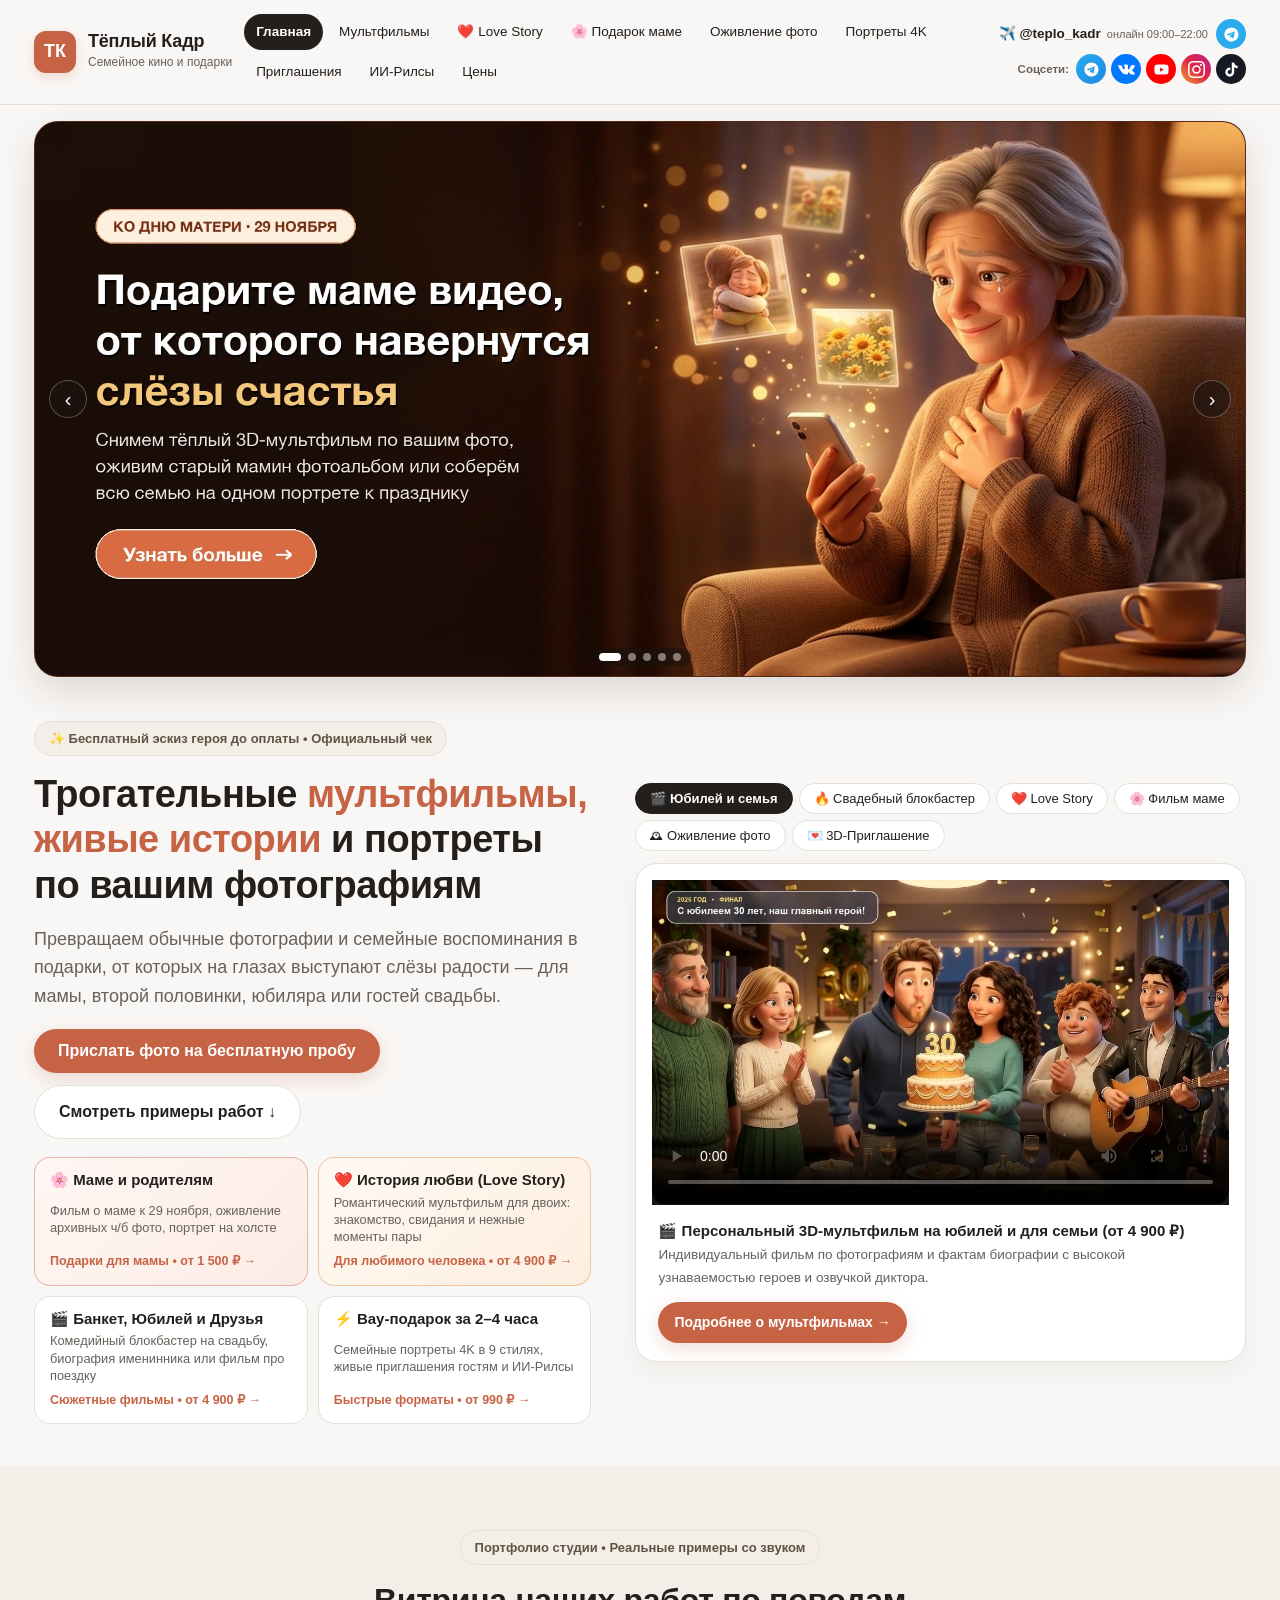
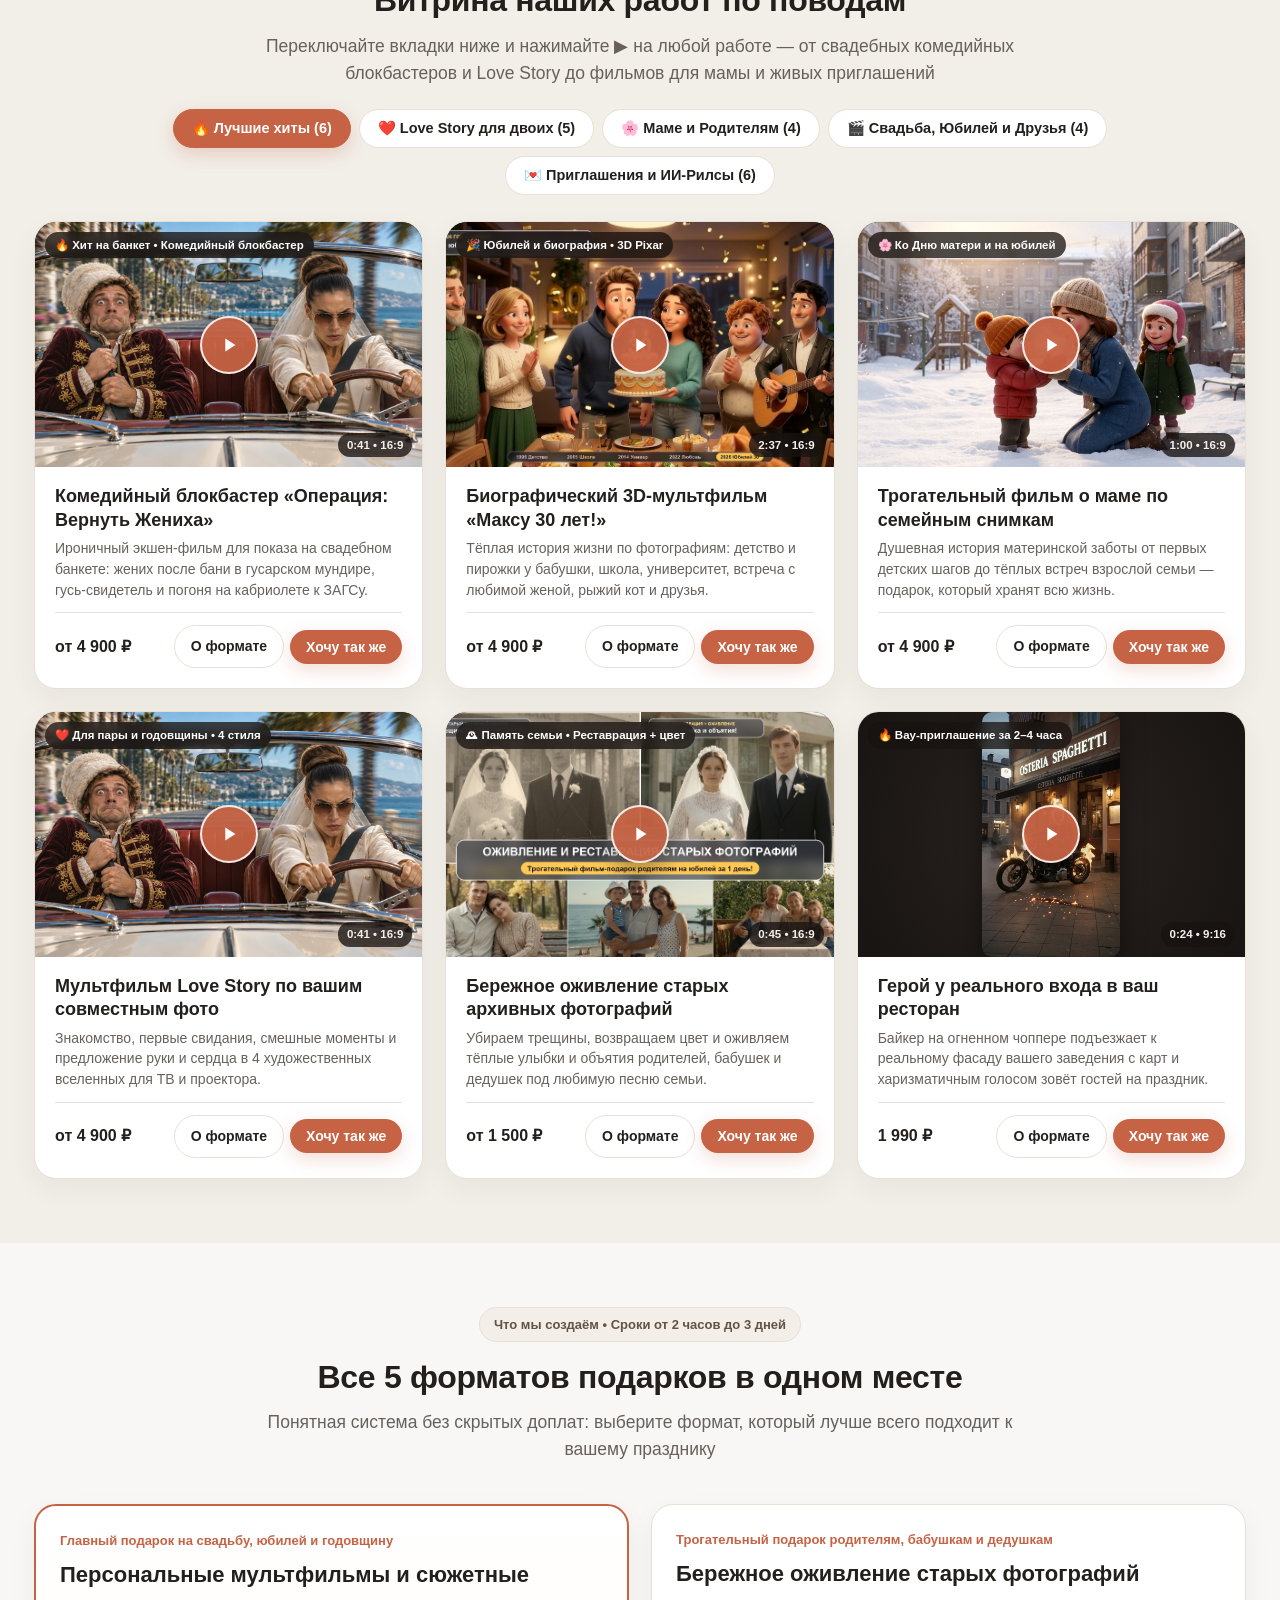
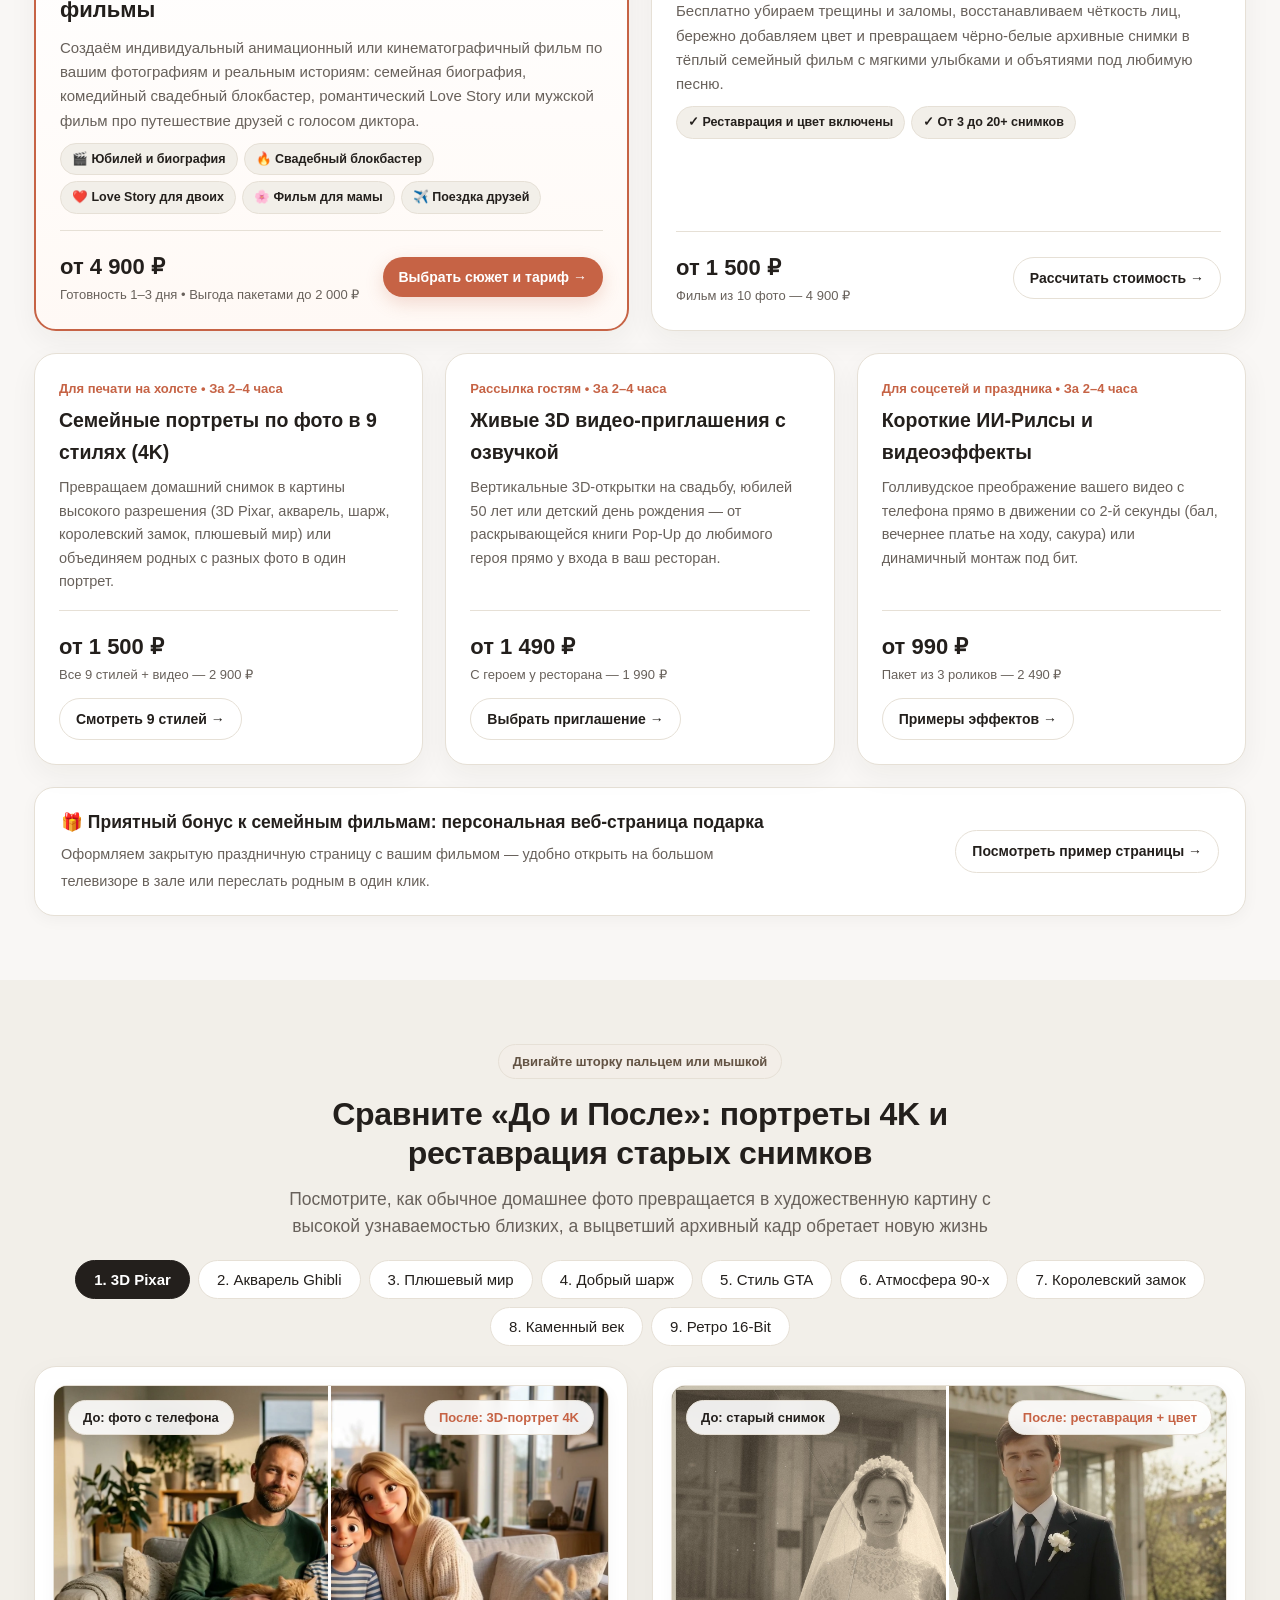
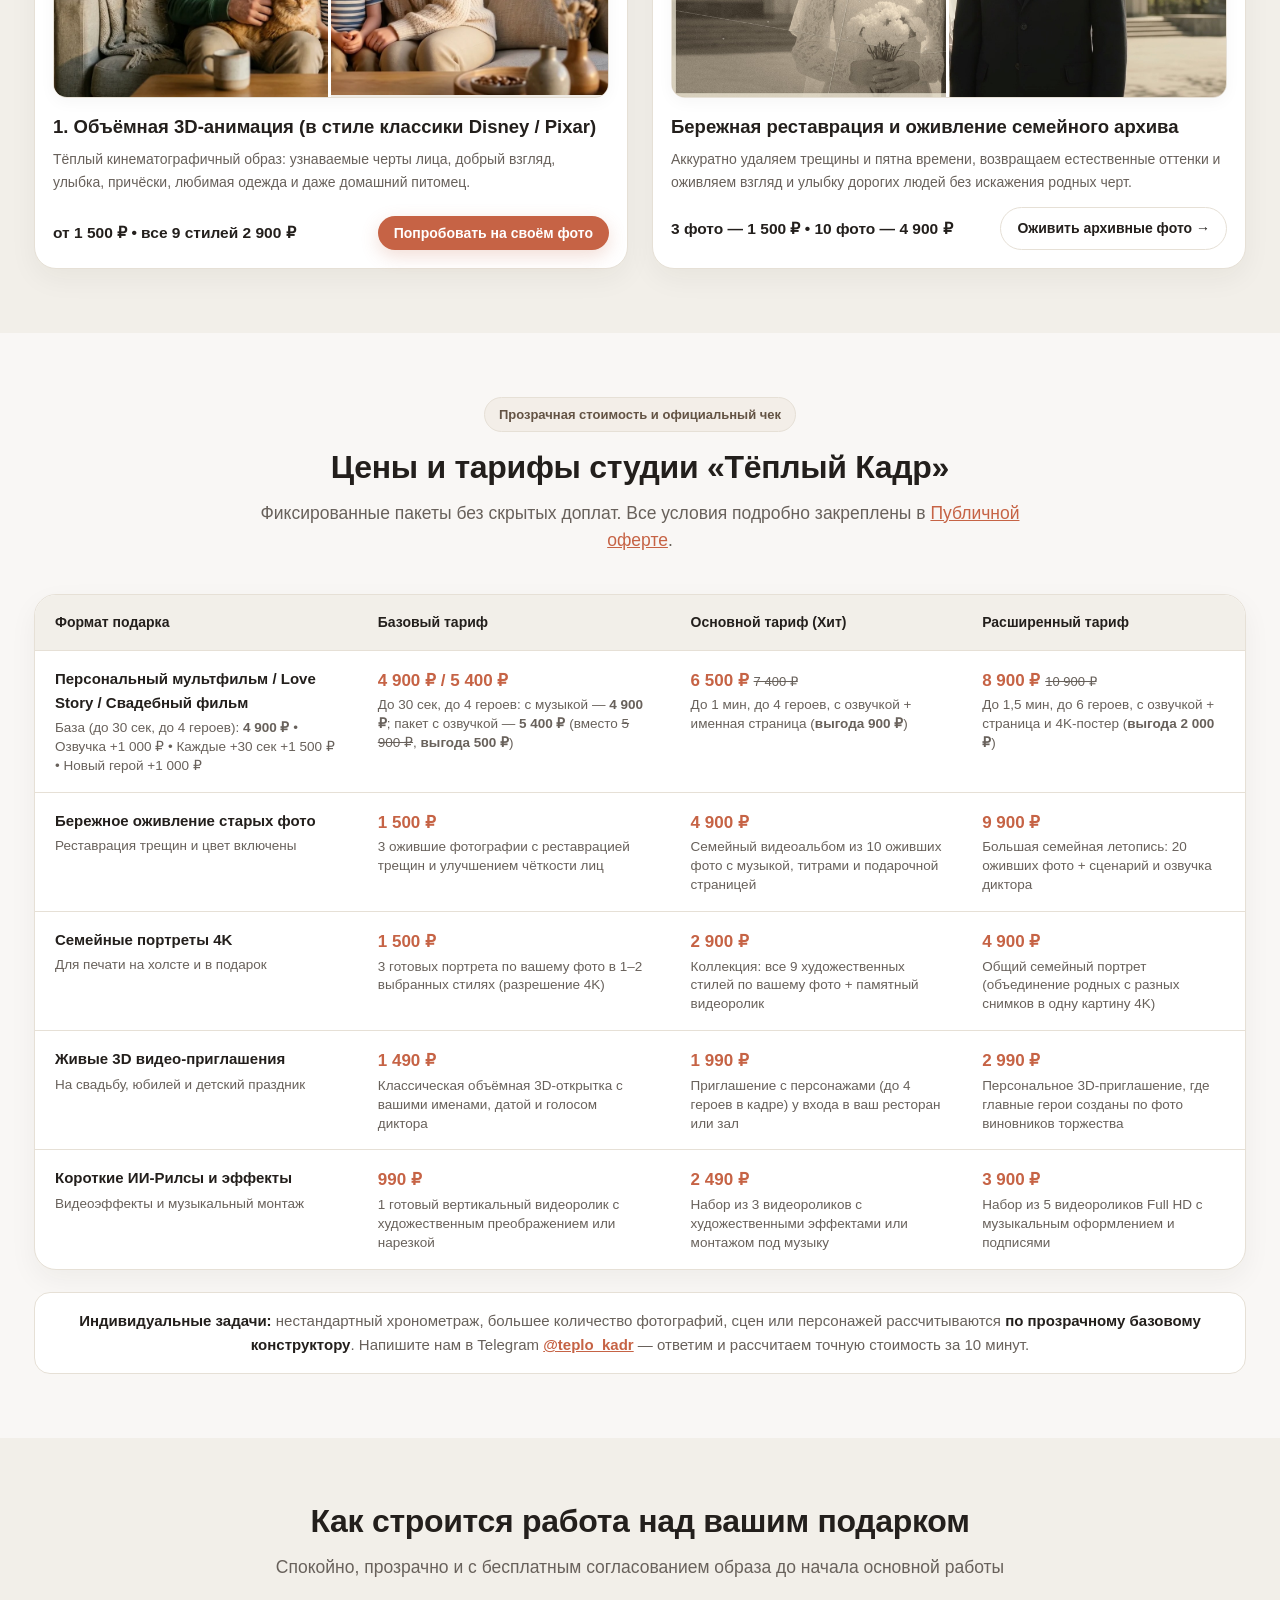
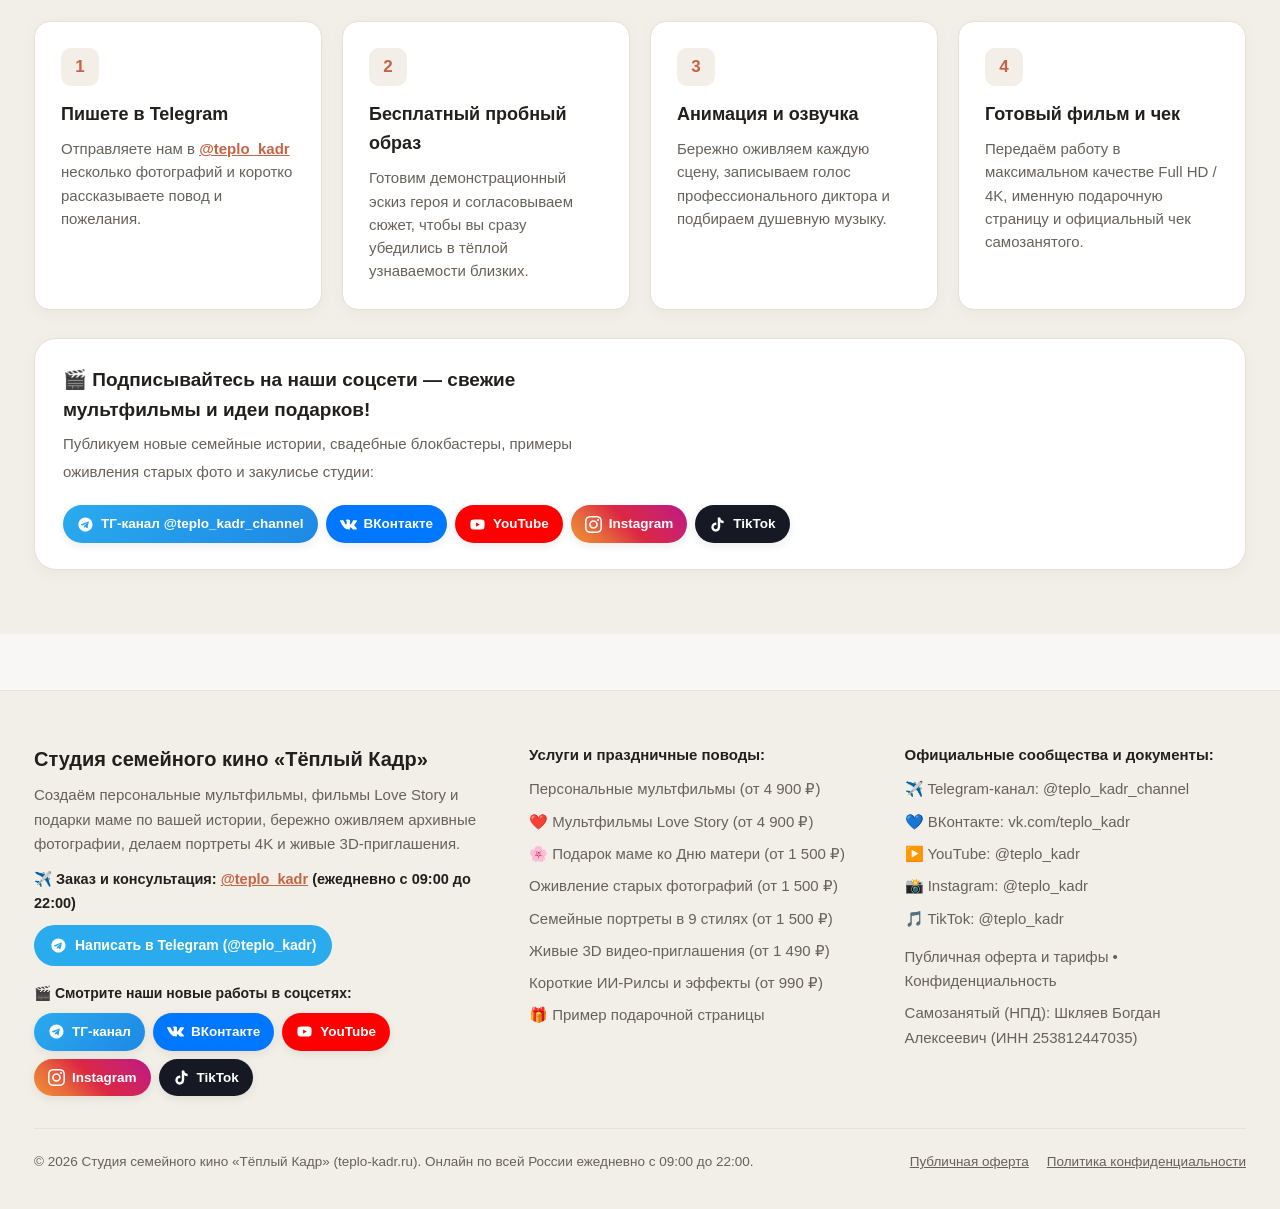
==== commit 22805211: "V15: Separate Wedding Blockbuster (cartoon/party) from romantic Love Story" ====
--- a/index.html
+++ b/index.html
@@ -71,7 +71,7 @@
             "@type": "Offer",
             "itemOffered": {
               "@type": "Service",
-              "name": "Мультфильм Love Story и свадебный блокбастер по фото пары",
+              "name": "Романтический мультфильм Love Story по фото пары",
               "url": "https://teplo-kadr.ru/love-story"
             },
             "price": "4900",
@@ -267,14 +267,14 @@
             <span class="occasion-cta">Подарки для мамы • от 1 500 ₽ →</span>
           </a>
           <a href="/love-story" class="occasion-tile accent-love">
-            <strong>❤️ Любимым и на свадьбу</strong>
-            <p>Романтический Love Story, комедийный свадебный блокбастер, 3D-приглашение</p>
-            <span class="occasion-cta">Для пары и свадьбы • от 4 900 ₽ →</span>
+            <strong>❤️ История любви (Love Story)</strong>
+            <p>Романтический мультфильм для двоих: знакомство, свидания и нежные моменты пары</p>
+            <span class="occasion-cta">Для любимого человека • от 4 900 ₽ →</span>
           </a>
           <a href="/cartoon" class="occasion-tile">
-            <strong>🎉 На юбилей и друзьям</strong>
-            <p>Биографический 3D-фильм по истории жизни или драйвовое кино про друзей</p>
-            <span class="occasion-cta">Семейные фильмы • от 4 900 ₽ →</span>
+            <strong>🎬 Банкет, Юбилей и Друзья</strong>
+            <p>Комедийный блокбастер на свадьбу, биография именинника или фильм про поездку</p>
+            <span class="occasion-cta">Сюжетные фильмы • от 4 900 ₽ →</span>
           </a>
           <a href="#services" class="occasion-tile">
             <strong>⚡ Вау-подарок за 2–4 часа</strong>
@@ -288,8 +288,8 @@
       <div>
         <div class="hero-switch-bar">
           <button type="button" class="hero-switch-btn active" onclick="switchHeroShowcase(0, this)">🎬 Юбилей и семья</button>
-          <button type="button" class="hero-switch-btn" onclick="switchHeroShowcase(1, this)">❤️ Свадебный блокбастер</button>
-          <button type="button" class="hero-switch-btn" onclick="switchHeroShowcase(2, this)">💑 Love Story</button>
+          <button type="button" class="hero-switch-btn" onclick="switchHeroShowcase(1, this)">🔥 Свадебный блокбастер</button>
+          <button type="button" class="hero-switch-btn" onclick="switchHeroShowcase(2, this)">❤️ Love Story</button>
           <button type="button" class="hero-switch-btn" onclick="switchHeroShowcase(3, this)">🌸 Фильм маме</button>
           <button type="button" class="hero-switch-btn" onclick="switchHeroShowcase(4, this)">🕰 Оживление фото</button>
           <button type="button" class="hero-switch-btn" onclick="switchHeroShowcase(5, this)">💌 3D-Приглашение</button>
@@ -324,9 +324,9 @@
 
       <div class="portfolio-tabs" role="tablist">
         <button type="button" class="portfolio-tab-btn active" onclick="filterPortfolio('hits', this)">🔥 Лучшие хиты (6)</button>
-        <button type="button" class="portfolio-tab-btn" onclick="filterPortfolio('love', this)">❤️ Love Story и Свадьба (6)</button>
+        <button type="button" class="portfolio-tab-btn" onclick="filterPortfolio('love', this)">❤️ Love Story для двоих (5)</button>
         <button type="button" class="portfolio-tab-btn" onclick="filterPortfolio('mom', this)">🌸 Маме и Родителям (4)</button>
-        <button type="button" class="portfolio-tab-btn" onclick="filterPortfolio('friends', this)">🎬 Юбилей и Друзья (3)</button>
+        <button type="button" class="portfolio-tab-btn" onclick="filterPortfolio('friends', this)">🎬 Свадьба, Юбилей и Друзья (4)</button>
         <button type="button" class="portfolio-tab-btn" onclick="filterPortfolio('invites', this)">💌 Приглашения и ИИ-Рилсы (6)</button>
       </div>
 
@@ -352,11 +352,12 @@
             <div class="service-num">Главный подарок на свадьбу, юбилей и годовщину</div>
             <h3 style="font-size: 22px; margin-bottom: 8px;">Персональные мультфильмы и сюжетные фильмы</h3>
             <p style="color: var(--text-muted); font-size: 15px;">
-              Создаём индивидуальный анимационный или кинематографичный фильм по вашим фотографиям и реальным историям: семейная биография, романтический Love Story, комедийный свадебный блокбастер или мужской фильм про путешествие друзей с голосом диктора.
+              Создаём индивидуальный анимационный или кинематографичный фильм по вашим фотографиям и реальным историям: семейная биография, комедийный свадебный блокбастер, романтический Love Story или мужской фильм про путешествие друзей с голосом диктора.
             </p>
             <div class="catalog-tag-row">
               <a href="/cartoon" class="catalog-sub-pill">🎬 Юбилей и биография</a>
-              <a href="/love-story" class="catalog-sub-pill">❤️ Love Story и Свадьба</a>
+              <a href="/cartoon#wedding-blockbuster" class="catalog-sub-pill">🔥 Свадебный блокбастер</a>
+              <a href="/love-story" class="catalog-sub-pill">❤️ Love Story для двоих</a>
               <a href="/mothers-day" class="catalog-sub-pill">🌸 Фильм для мамы</a>
               <a href="/cartoon#travel-movie" class="catalog-sub-pill">✈️ Поездка друзей</a>
             </div>
@@ -710,7 +711,7 @@
           <strong style="color: var(--text-main); display: block; margin-bottom: 10px;">Услуги и праздничные поводы:</strong>
           <ul class="footer-links">
             <li><a href="/cartoon">Персональные мультфильмы (от 4 900 ₽)</a></li>
-            <li><a href="/love-story">❤️ Love Story и свадебные фильмы (от 4 900 ₽)</a></li>
+            <li><a href="/love-story">❤️ Мультфильмы Love Story (от 4 900 ₽)</a></li>
             <li><a href="/mothers-day">🌸 Подарок маме ко Дню матери (от 1 500 ₽)</a></li>
             <li><a href="/photo-alive">Оживление старых фотографий (от 1 500 ₽)</a></li>
             <li><a href="/photoshoot">Семейные портреты в 9 стилях (от 1 500 ₽)</a></li>
@@ -778,6 +779,6 @@
     </div>
   </div>
 
-  <script src="app.js?v=14"></script>
+  <script src="app.js?v=15"></script>
 </body>
 </html>
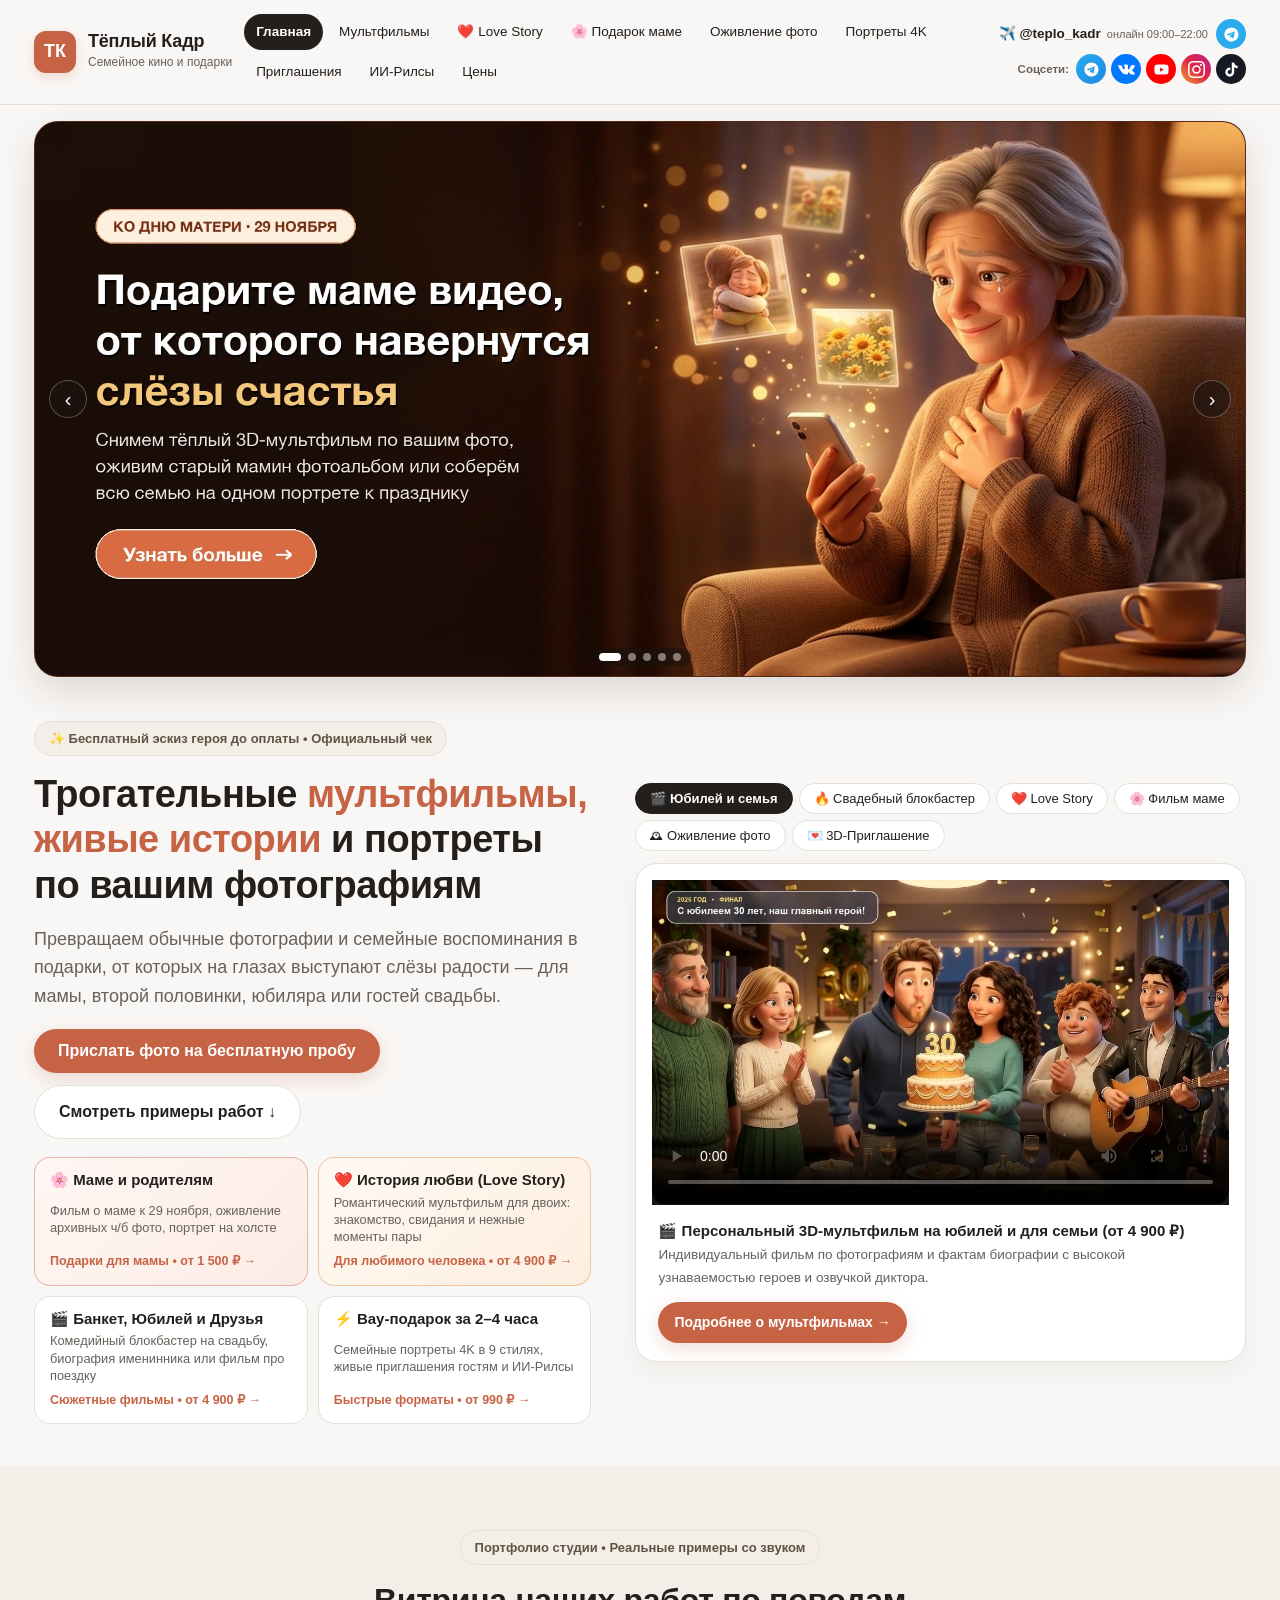
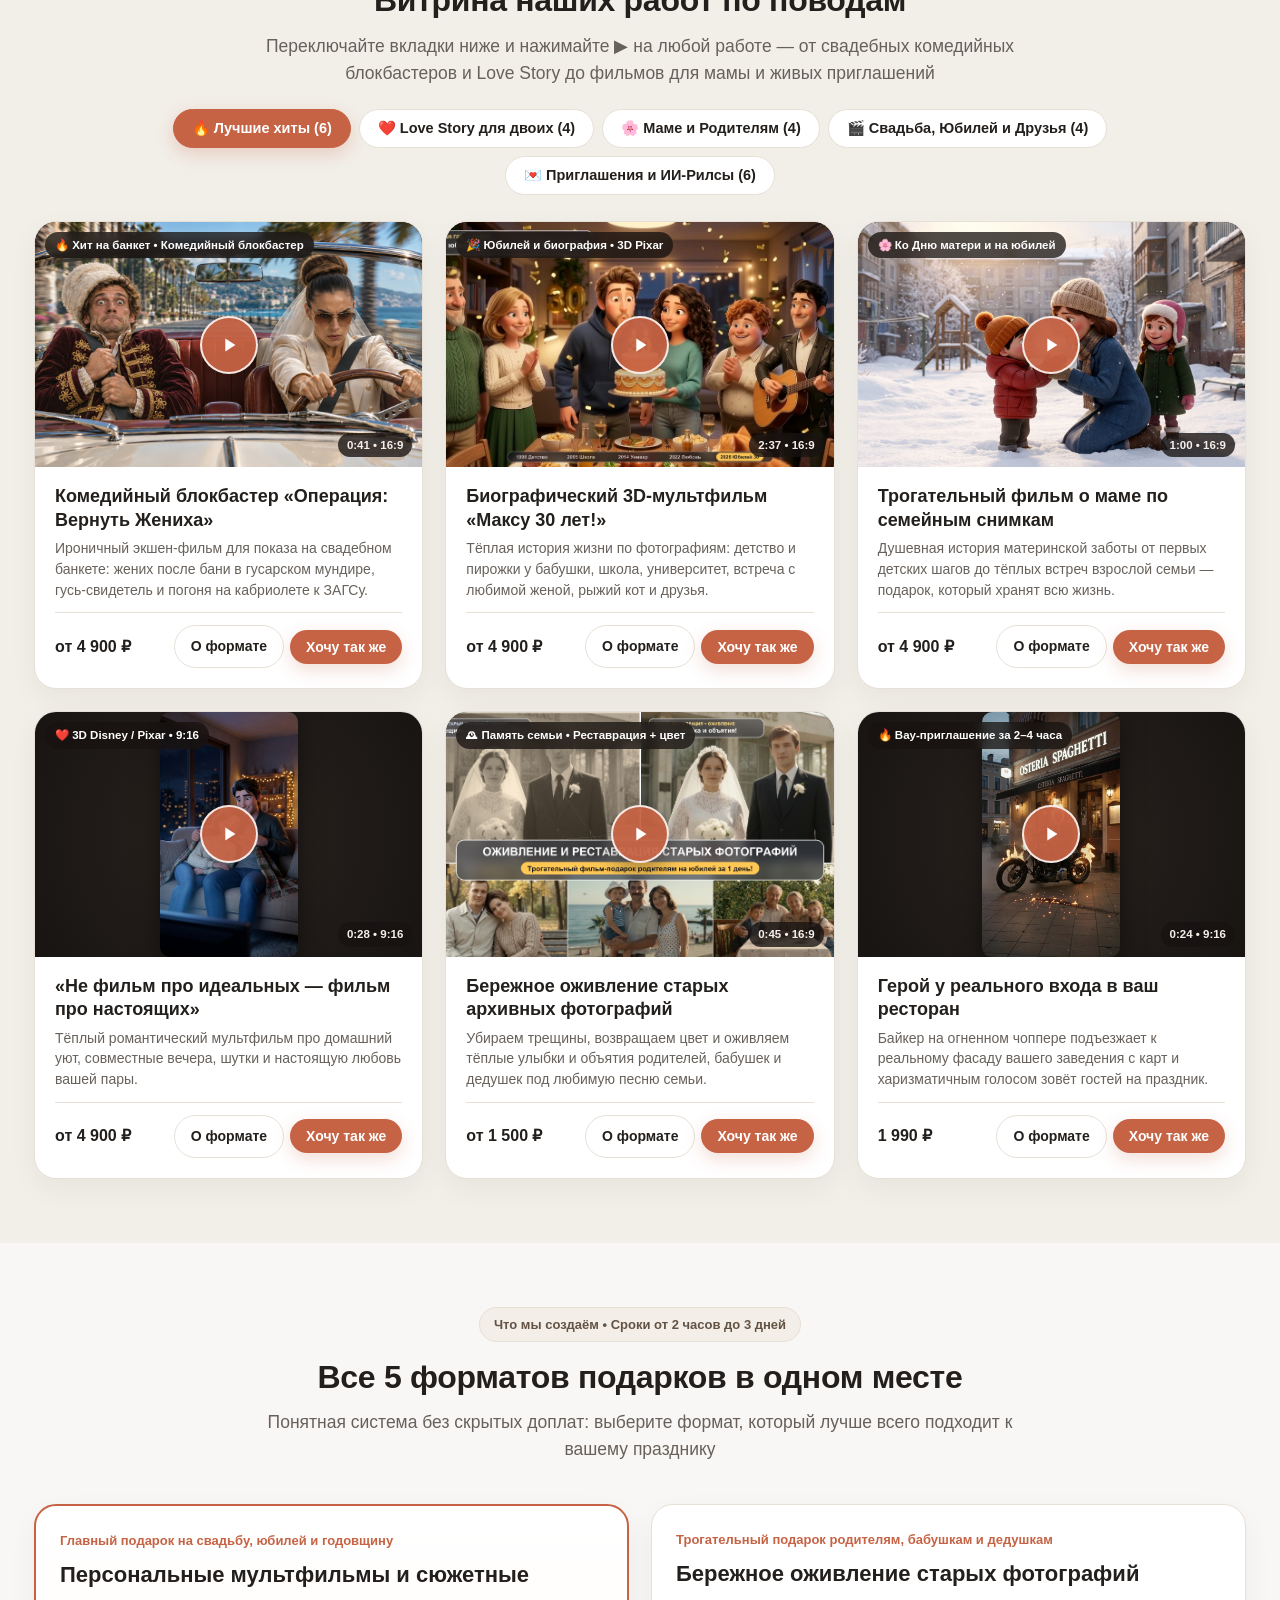
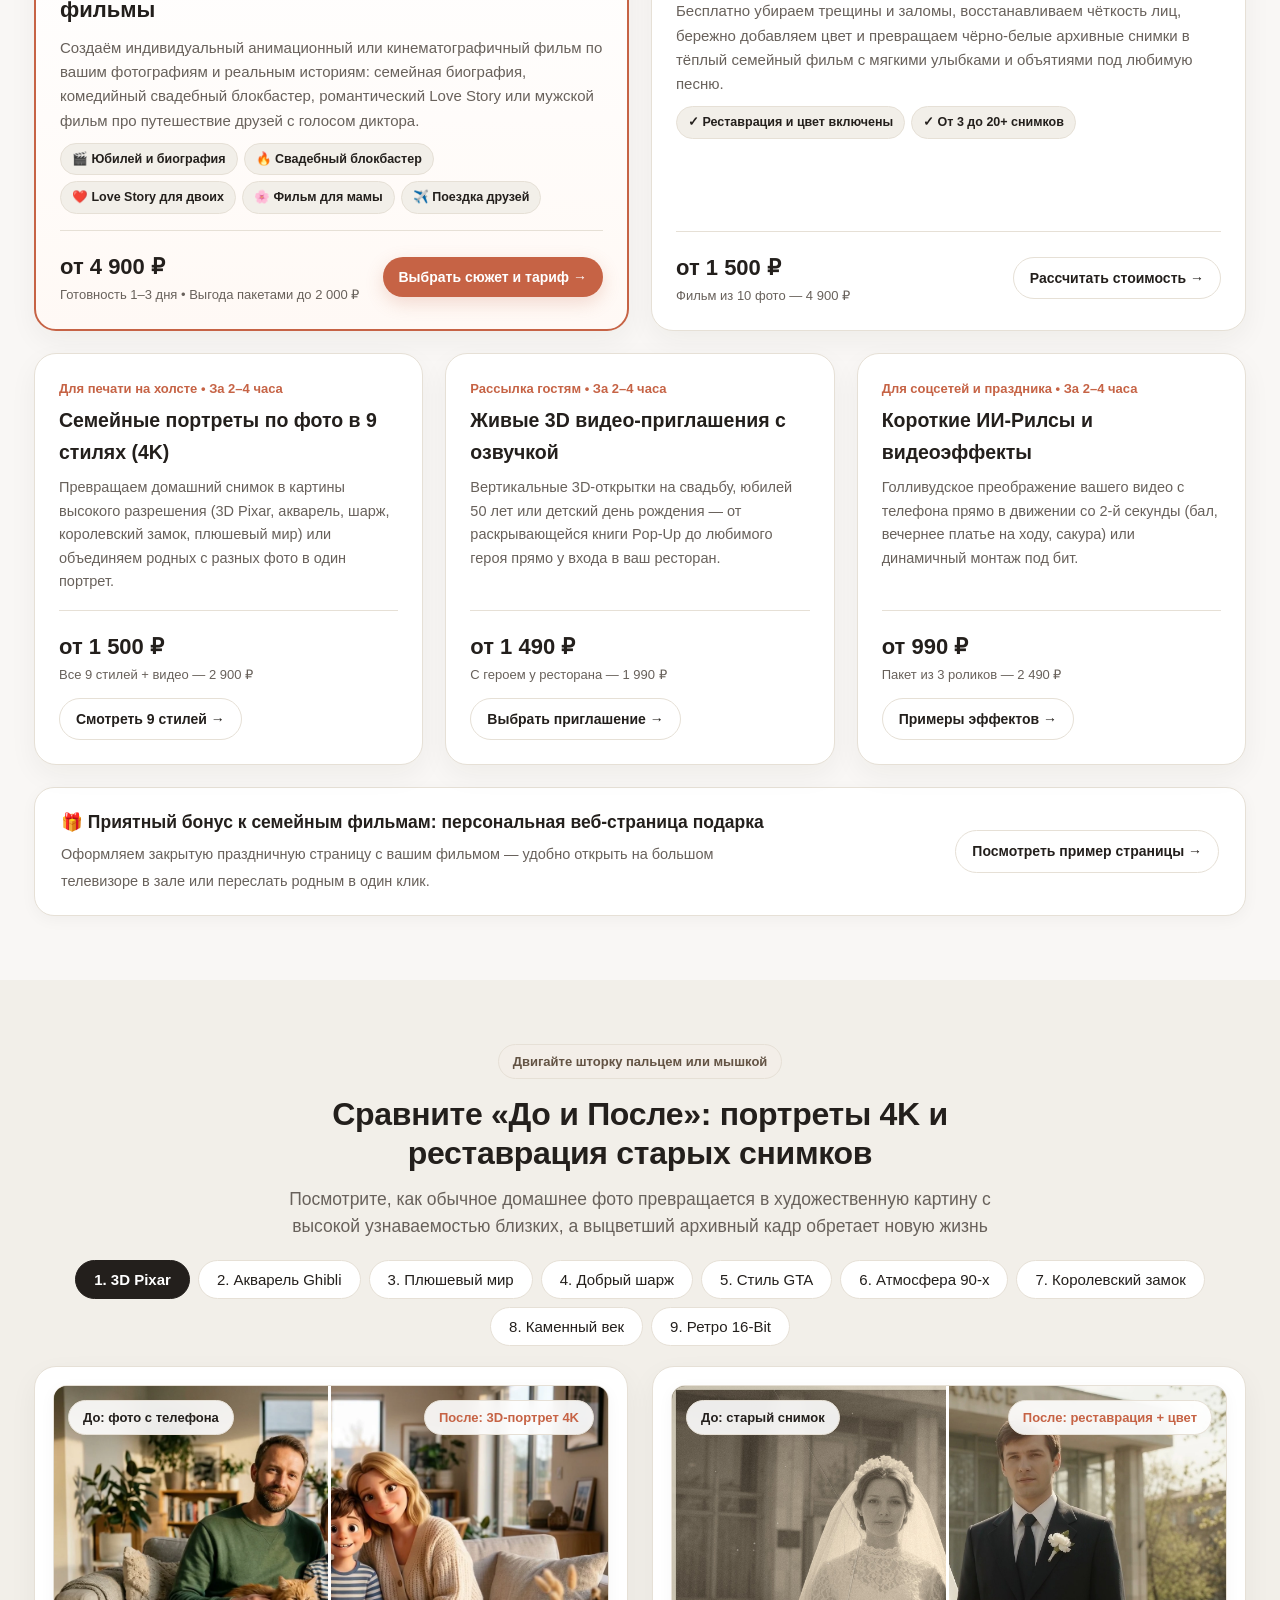
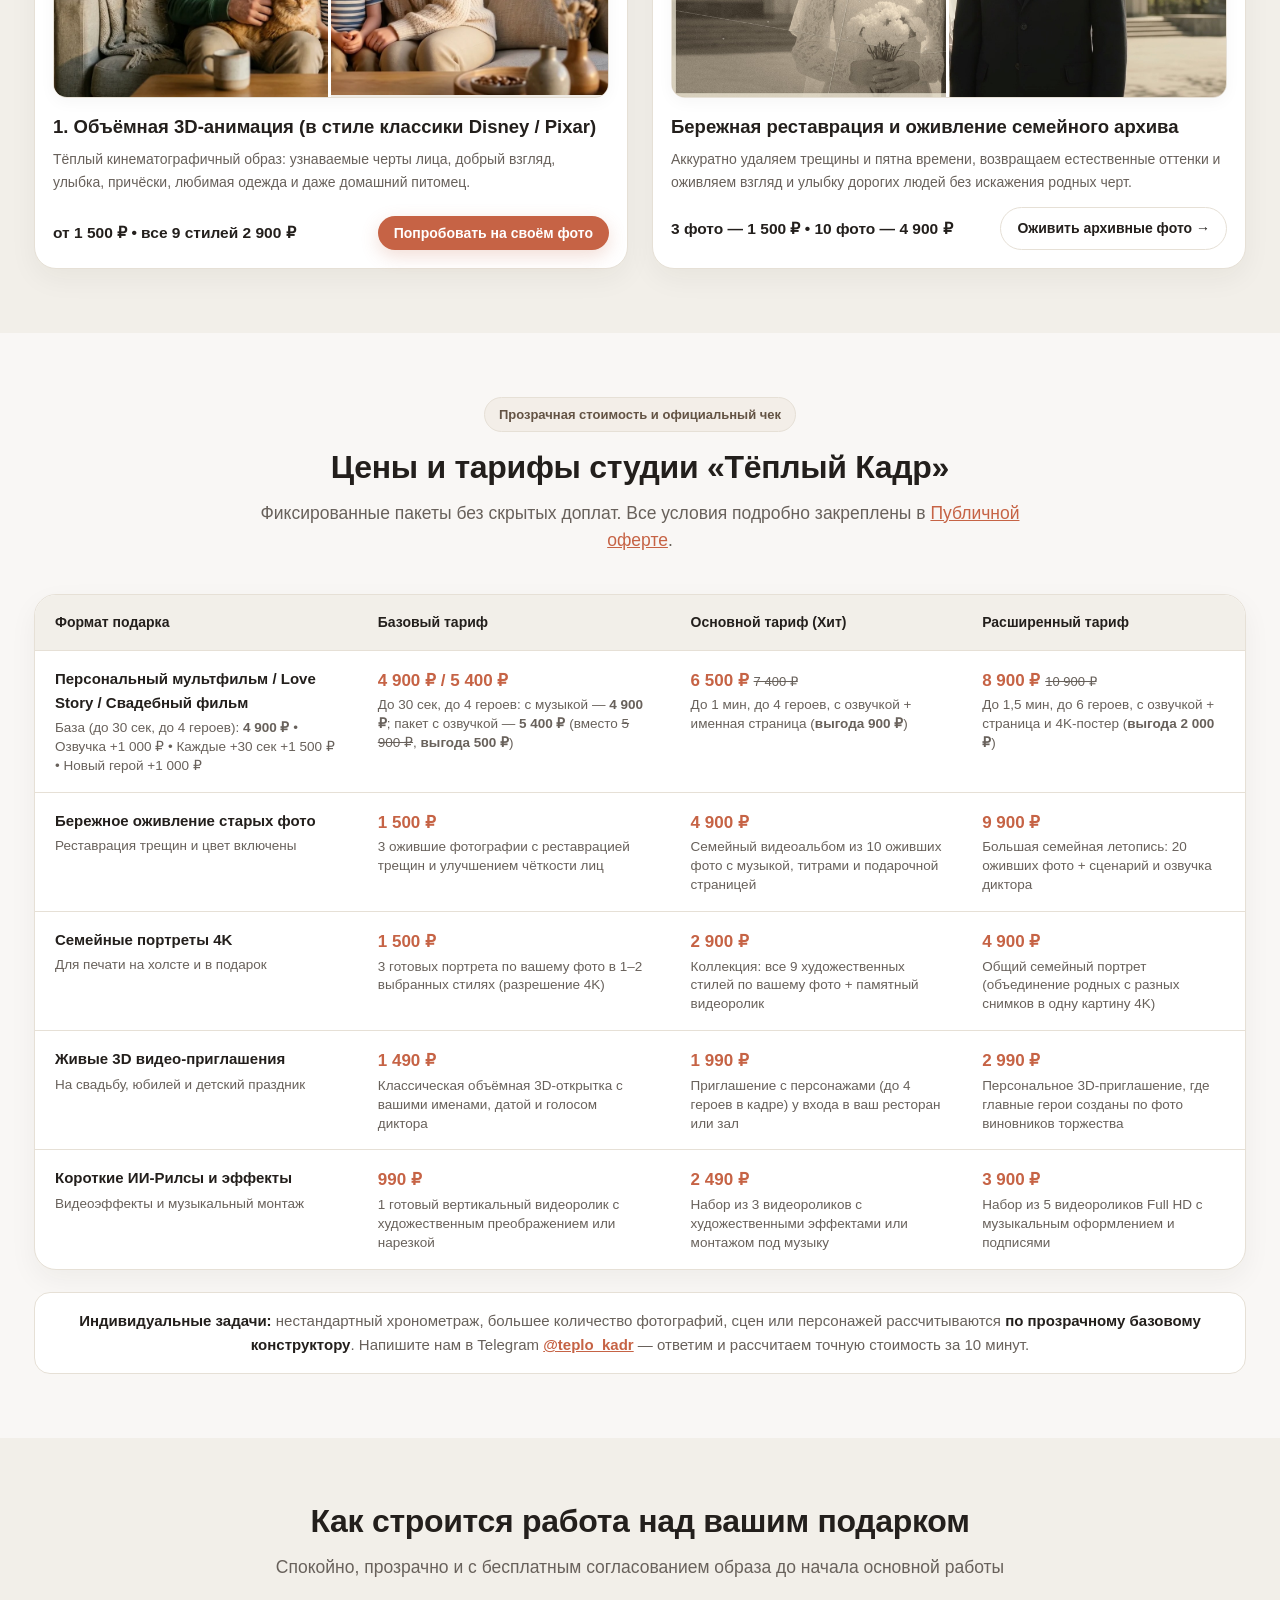
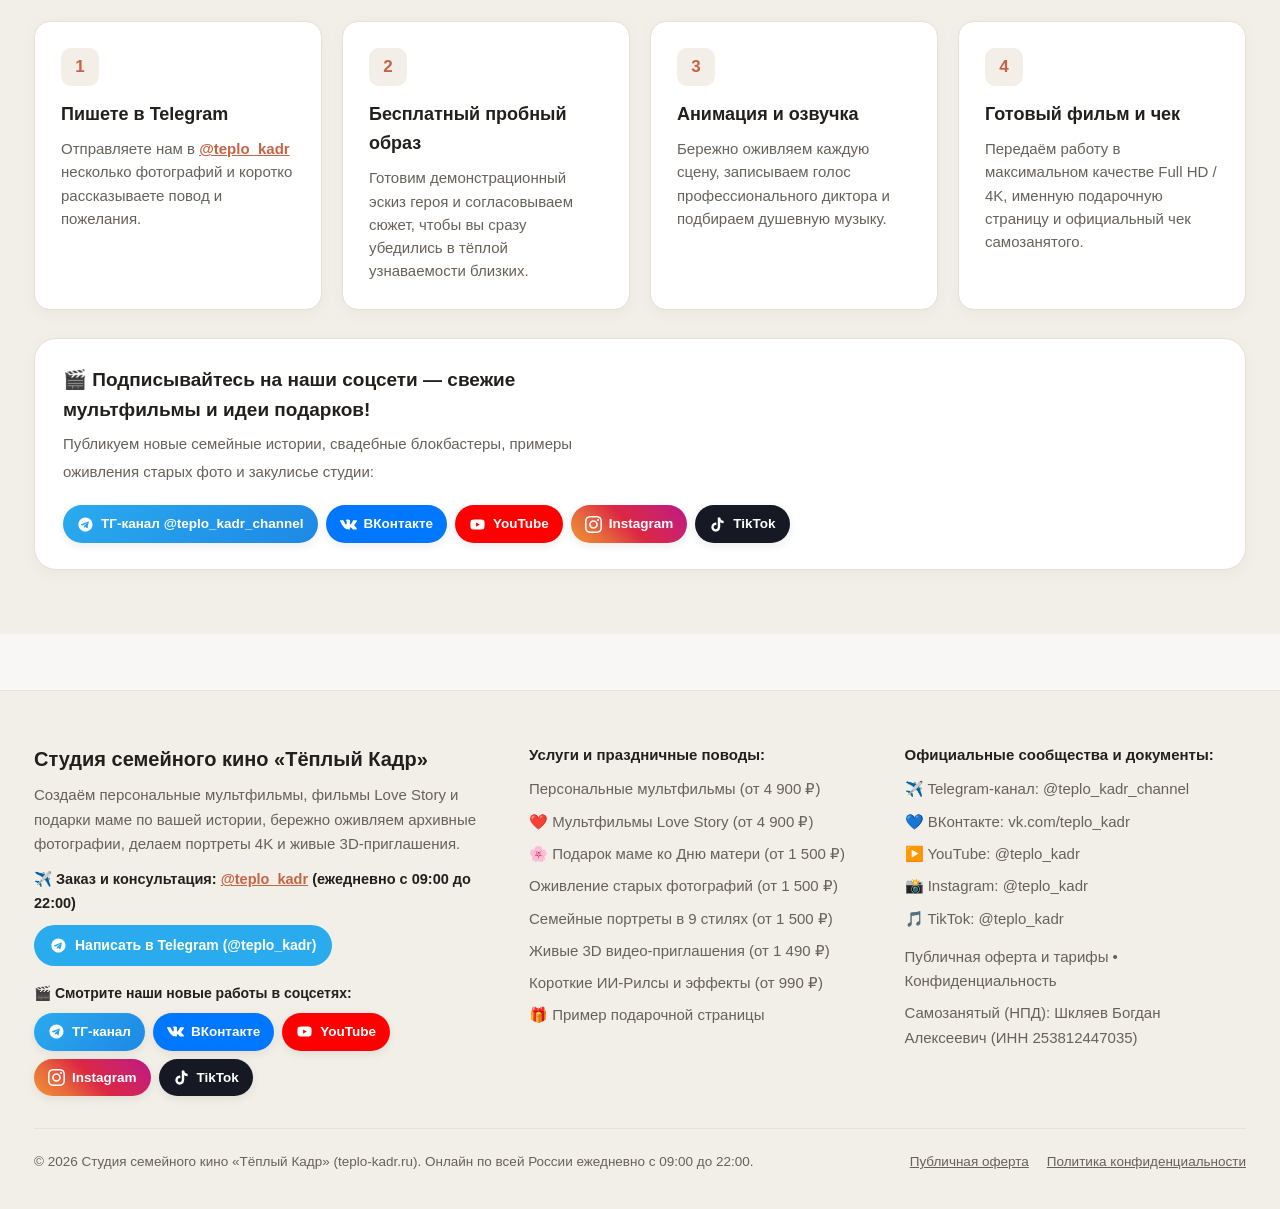
==== commit 250f887e: "V16: Remove misnamed duplicate wedding video (00_horizontal_love_story) from Love Story" ====
--- a/index.html
+++ b/index.html
@@ -324,7 +324,7 @@
 
       <div class="portfolio-tabs" role="tablist">
         <button type="button" class="portfolio-tab-btn active" onclick="filterPortfolio('hits', this)">🔥 Лучшие хиты (6)</button>
-        <button type="button" class="portfolio-tab-btn" onclick="filterPortfolio('love', this)">❤️ Love Story для двоих (5)</button>
+        <button type="button" class="portfolio-tab-btn" onclick="filterPortfolio('love', this)">❤️ Love Story для двоих (4)</button>
         <button type="button" class="portfolio-tab-btn" onclick="filterPortfolio('mom', this)">🌸 Маме и Родителям (4)</button>
         <button type="button" class="portfolio-tab-btn" onclick="filterPortfolio('friends', this)">🎬 Свадьба, Юбилей и Друзья (4)</button>
         <button type="button" class="portfolio-tab-btn" onclick="filterPortfolio('invites', this)">💌 Приглашения и ИИ-Рилсы (6)</button>
@@ -779,6 +779,6 @@
     </div>
   </div>
 
-  <script src="app.js?v=15"></script>
+  <script src="app.js?v=16"></script>
 </body>
 </html>
